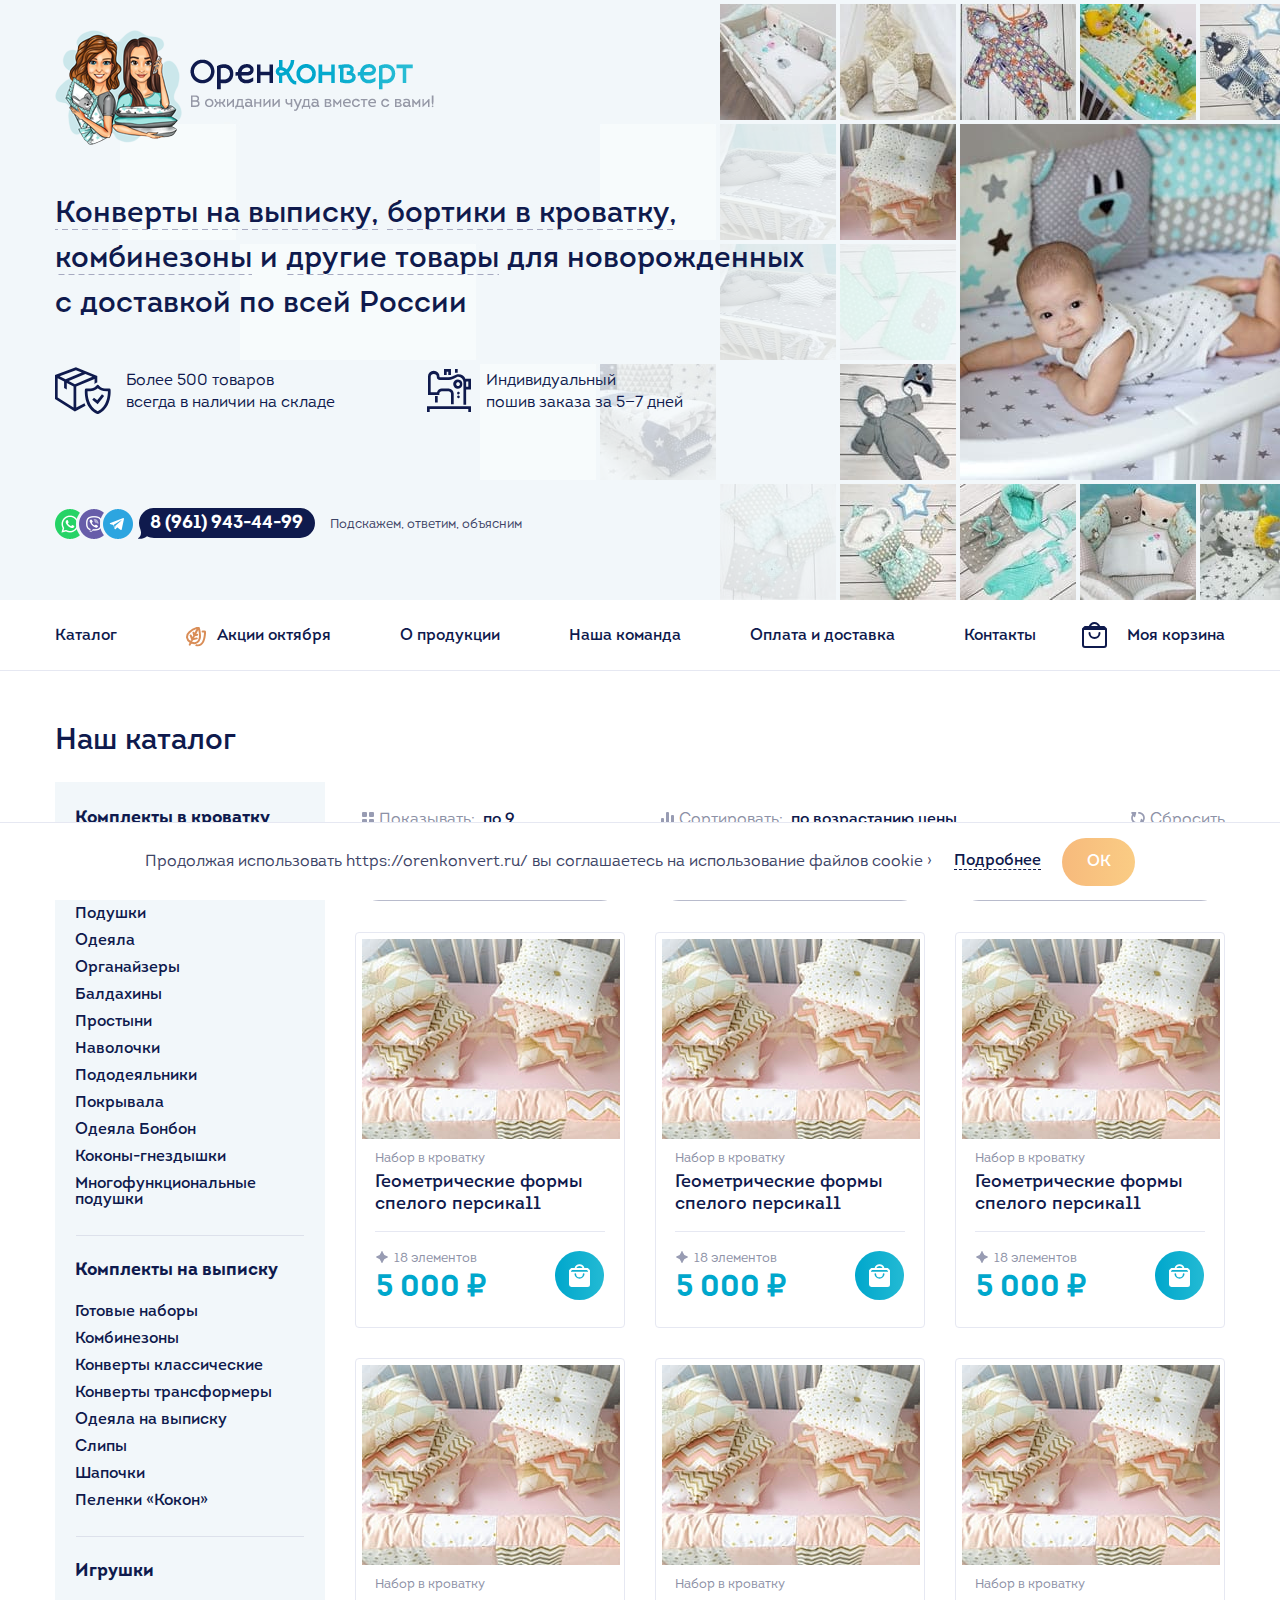
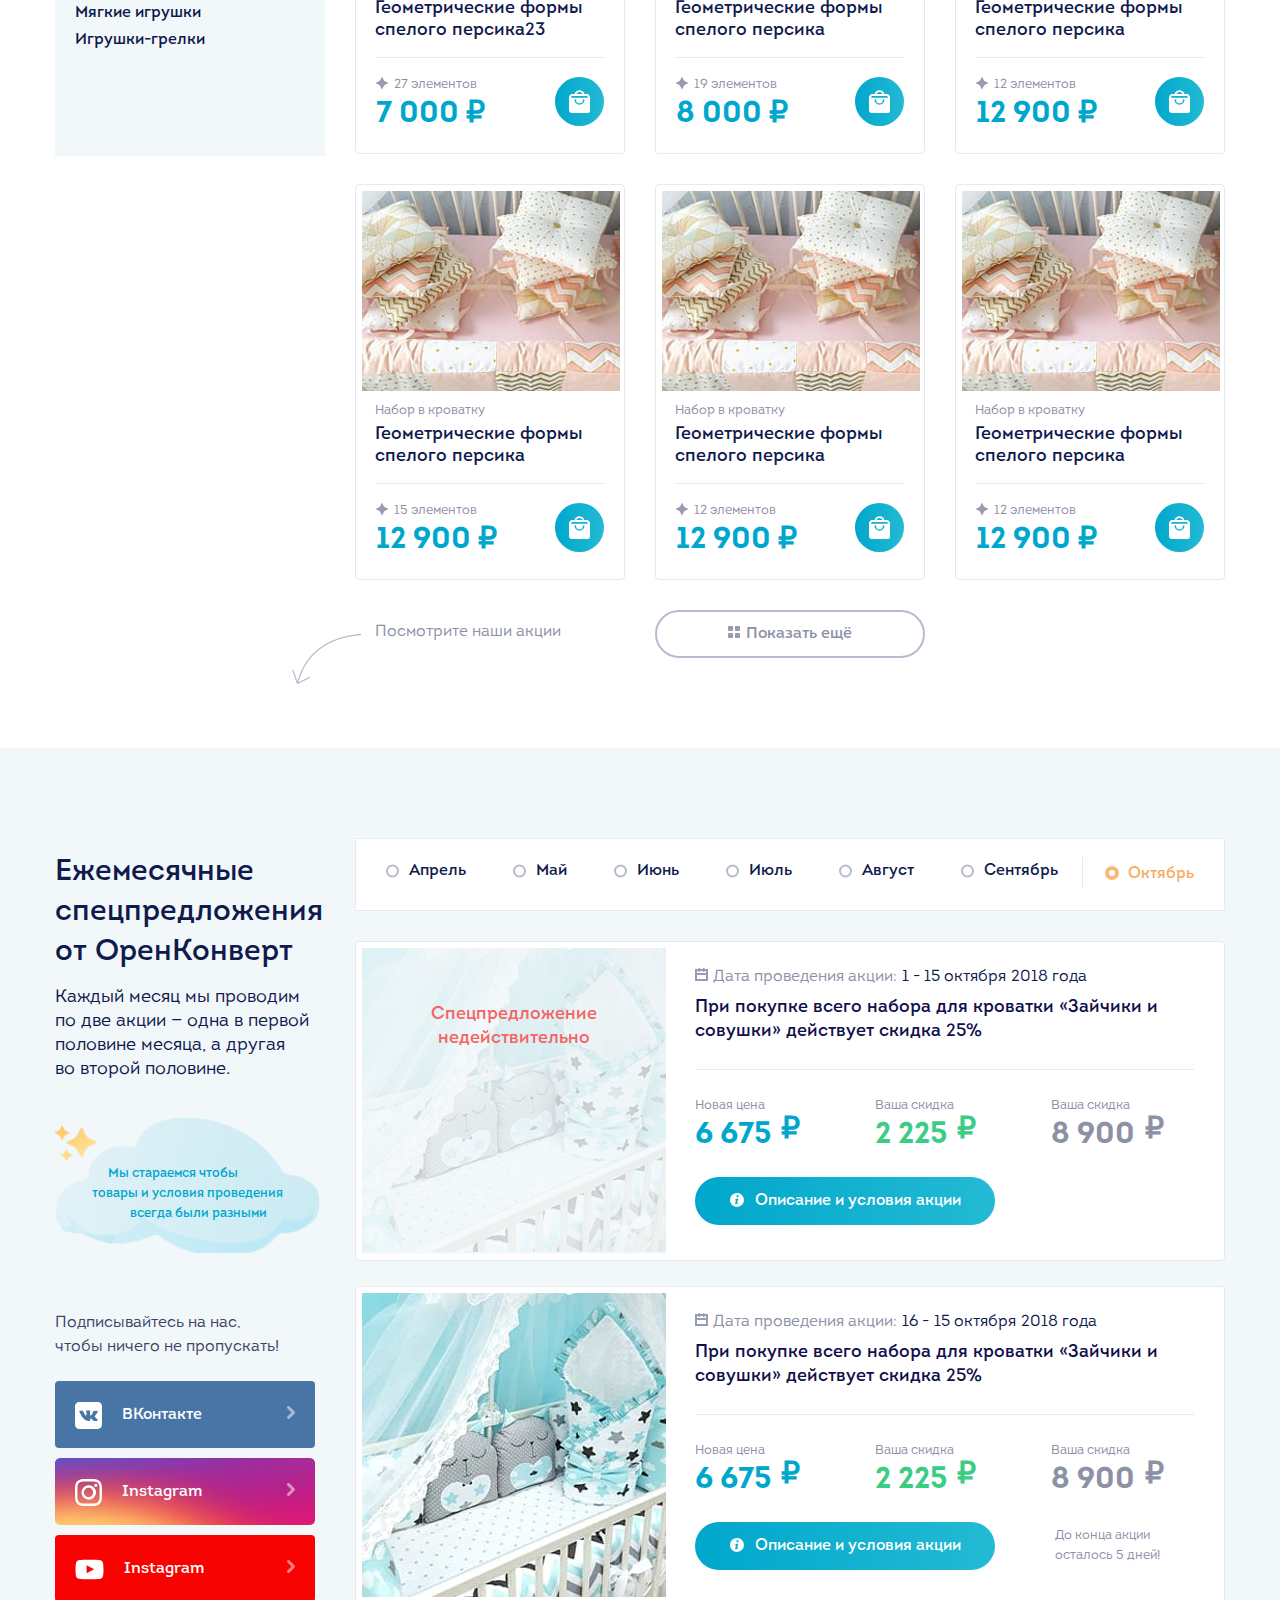
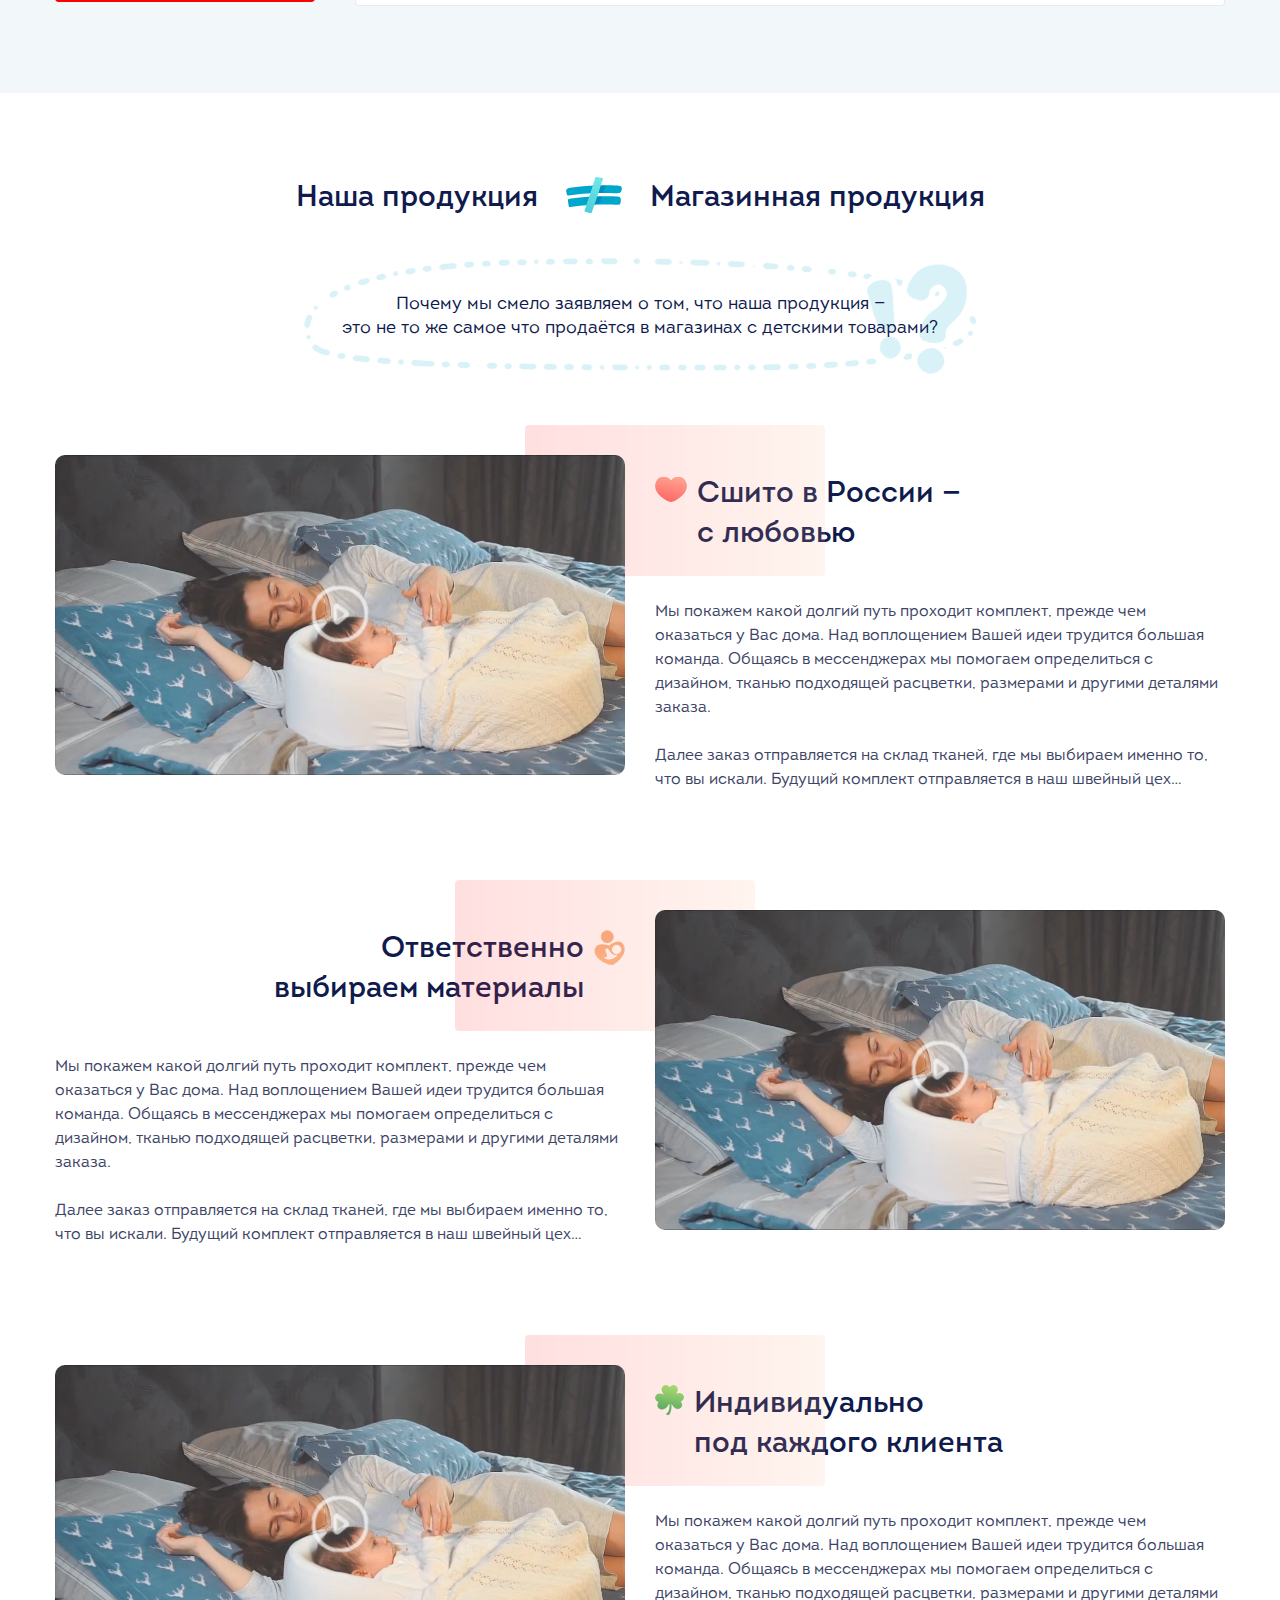
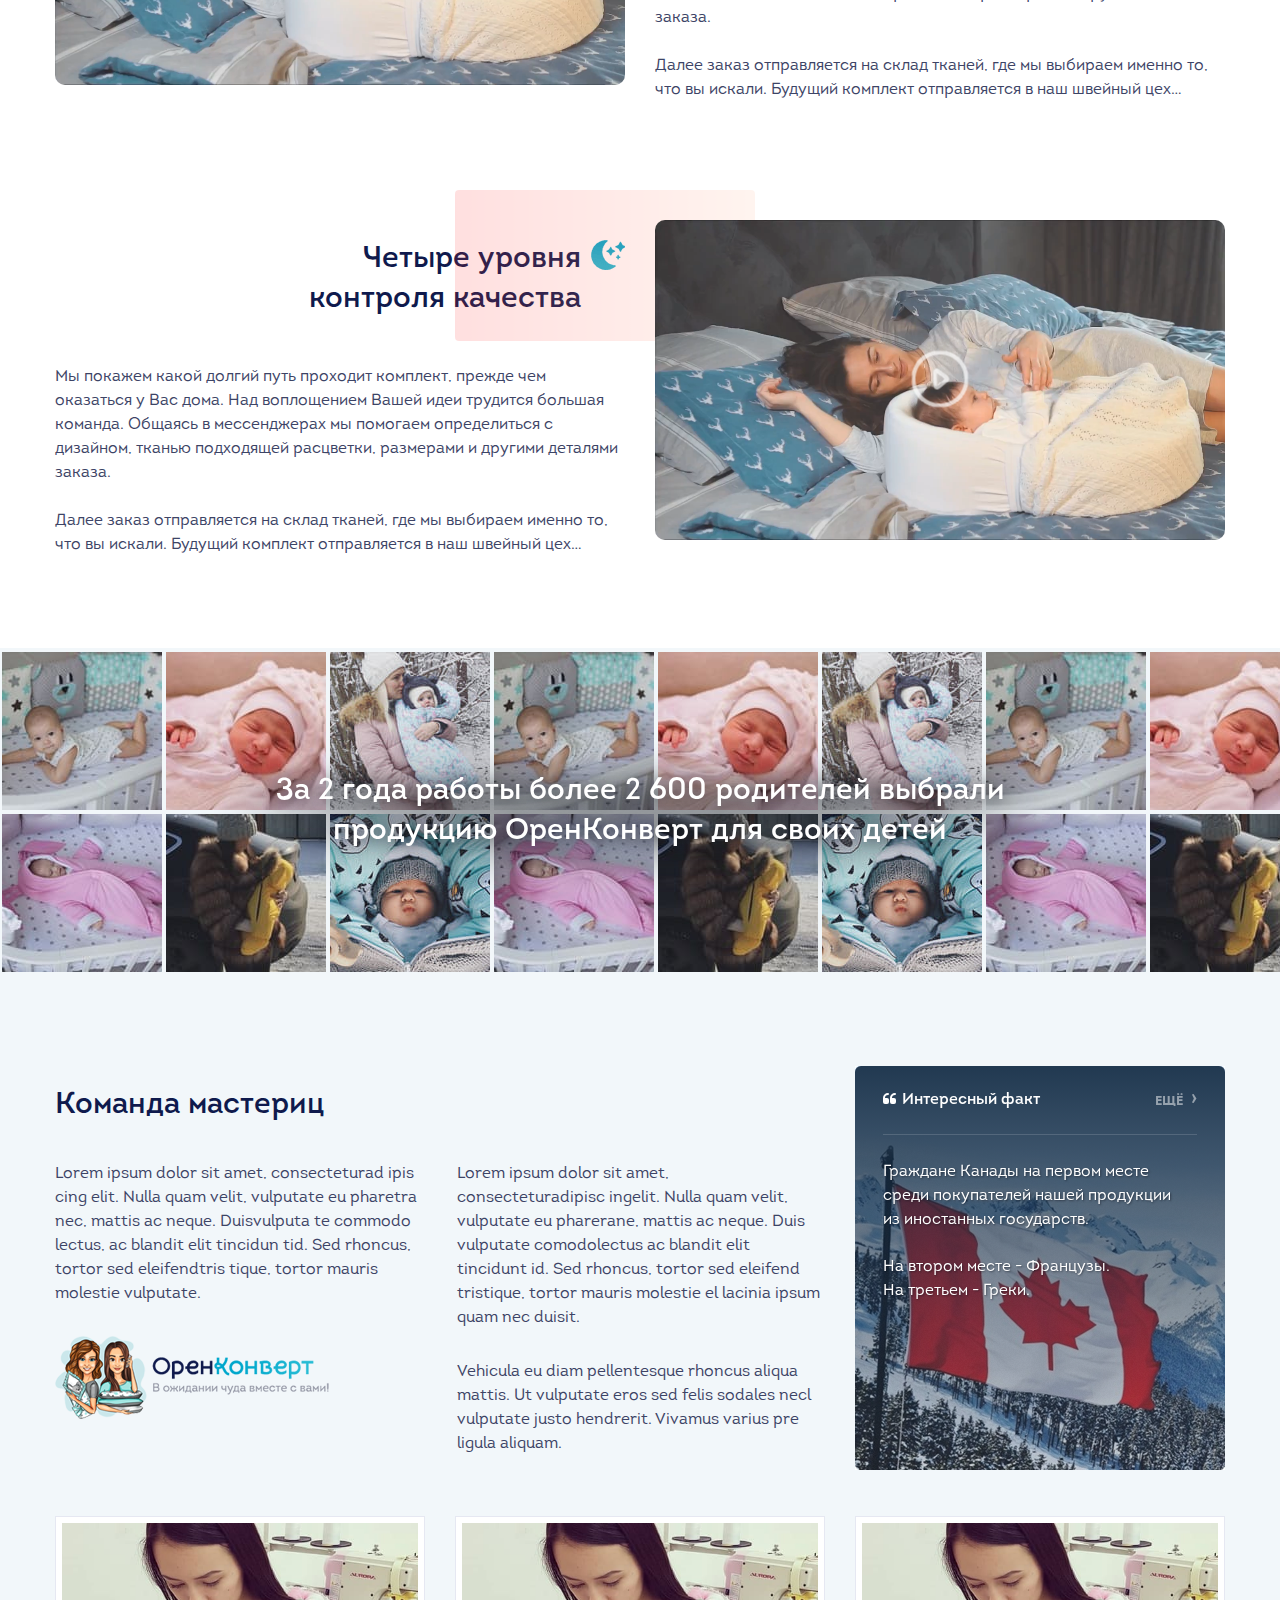
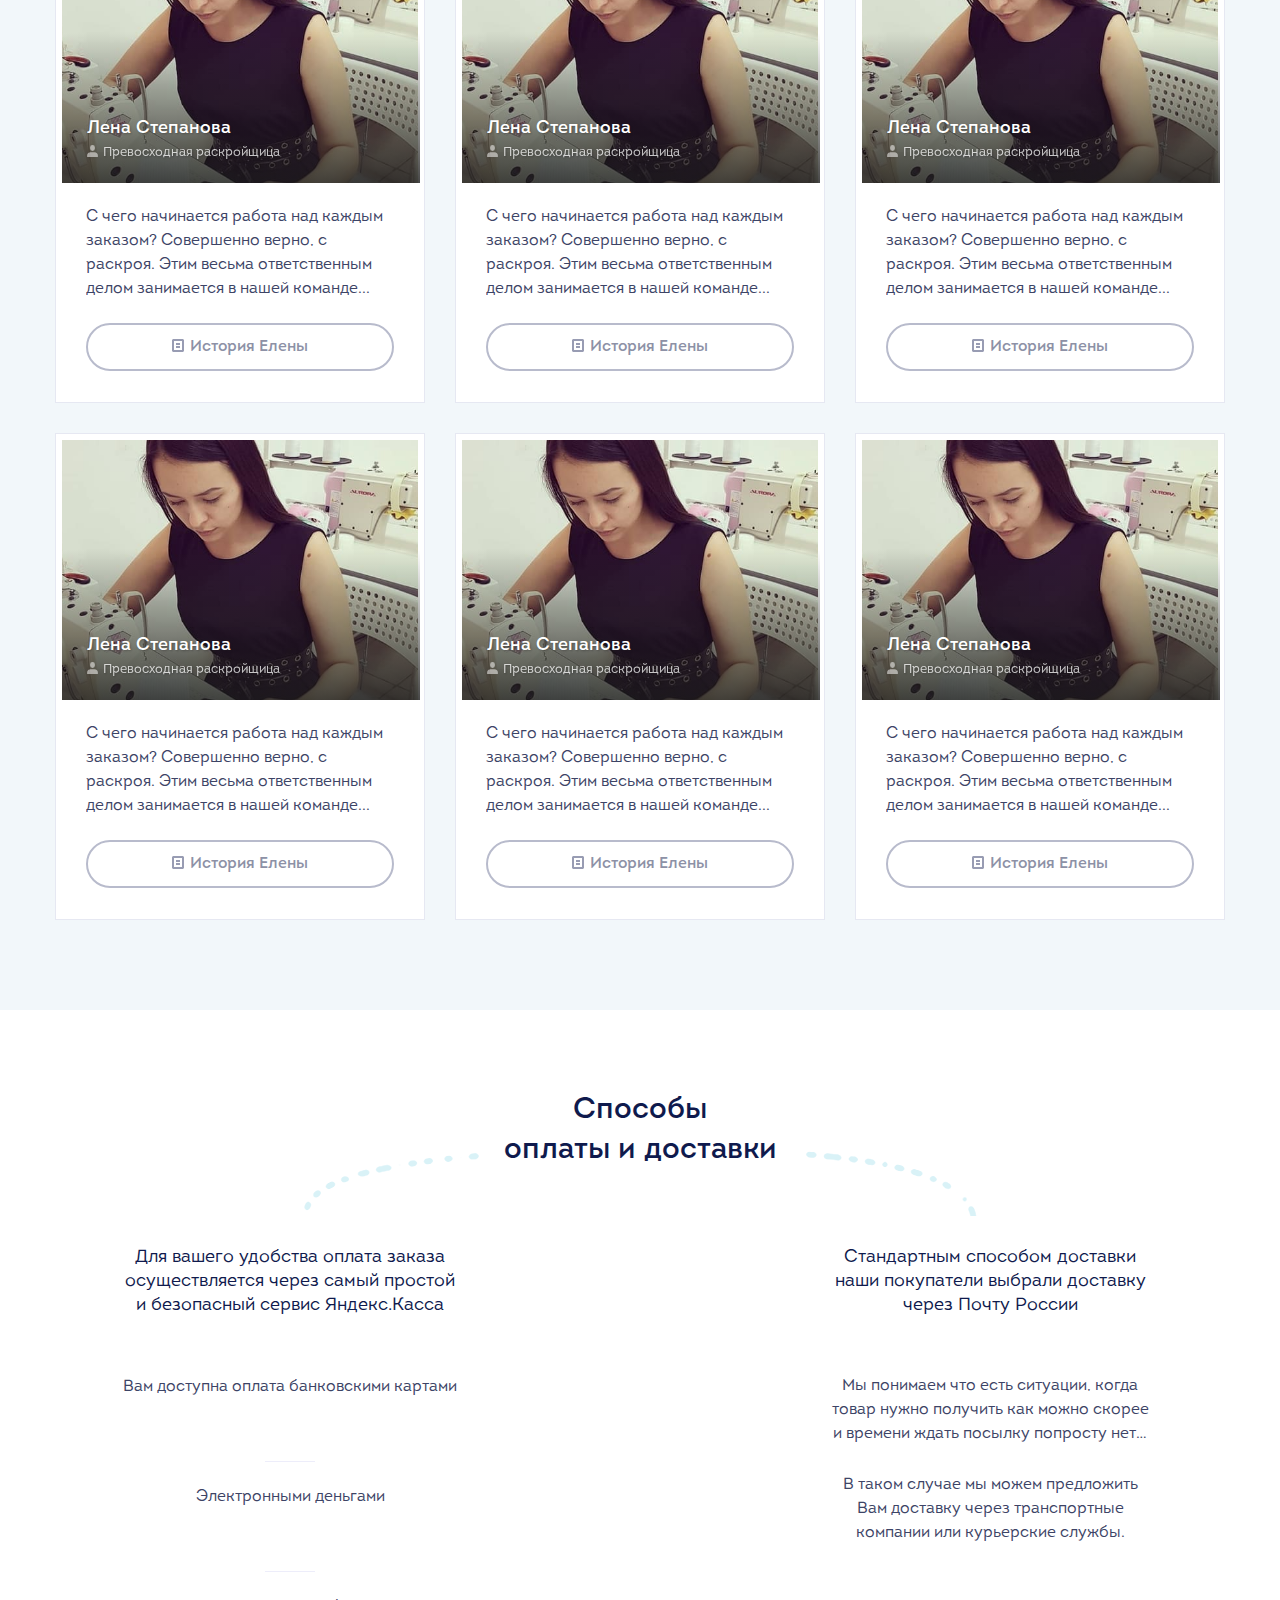
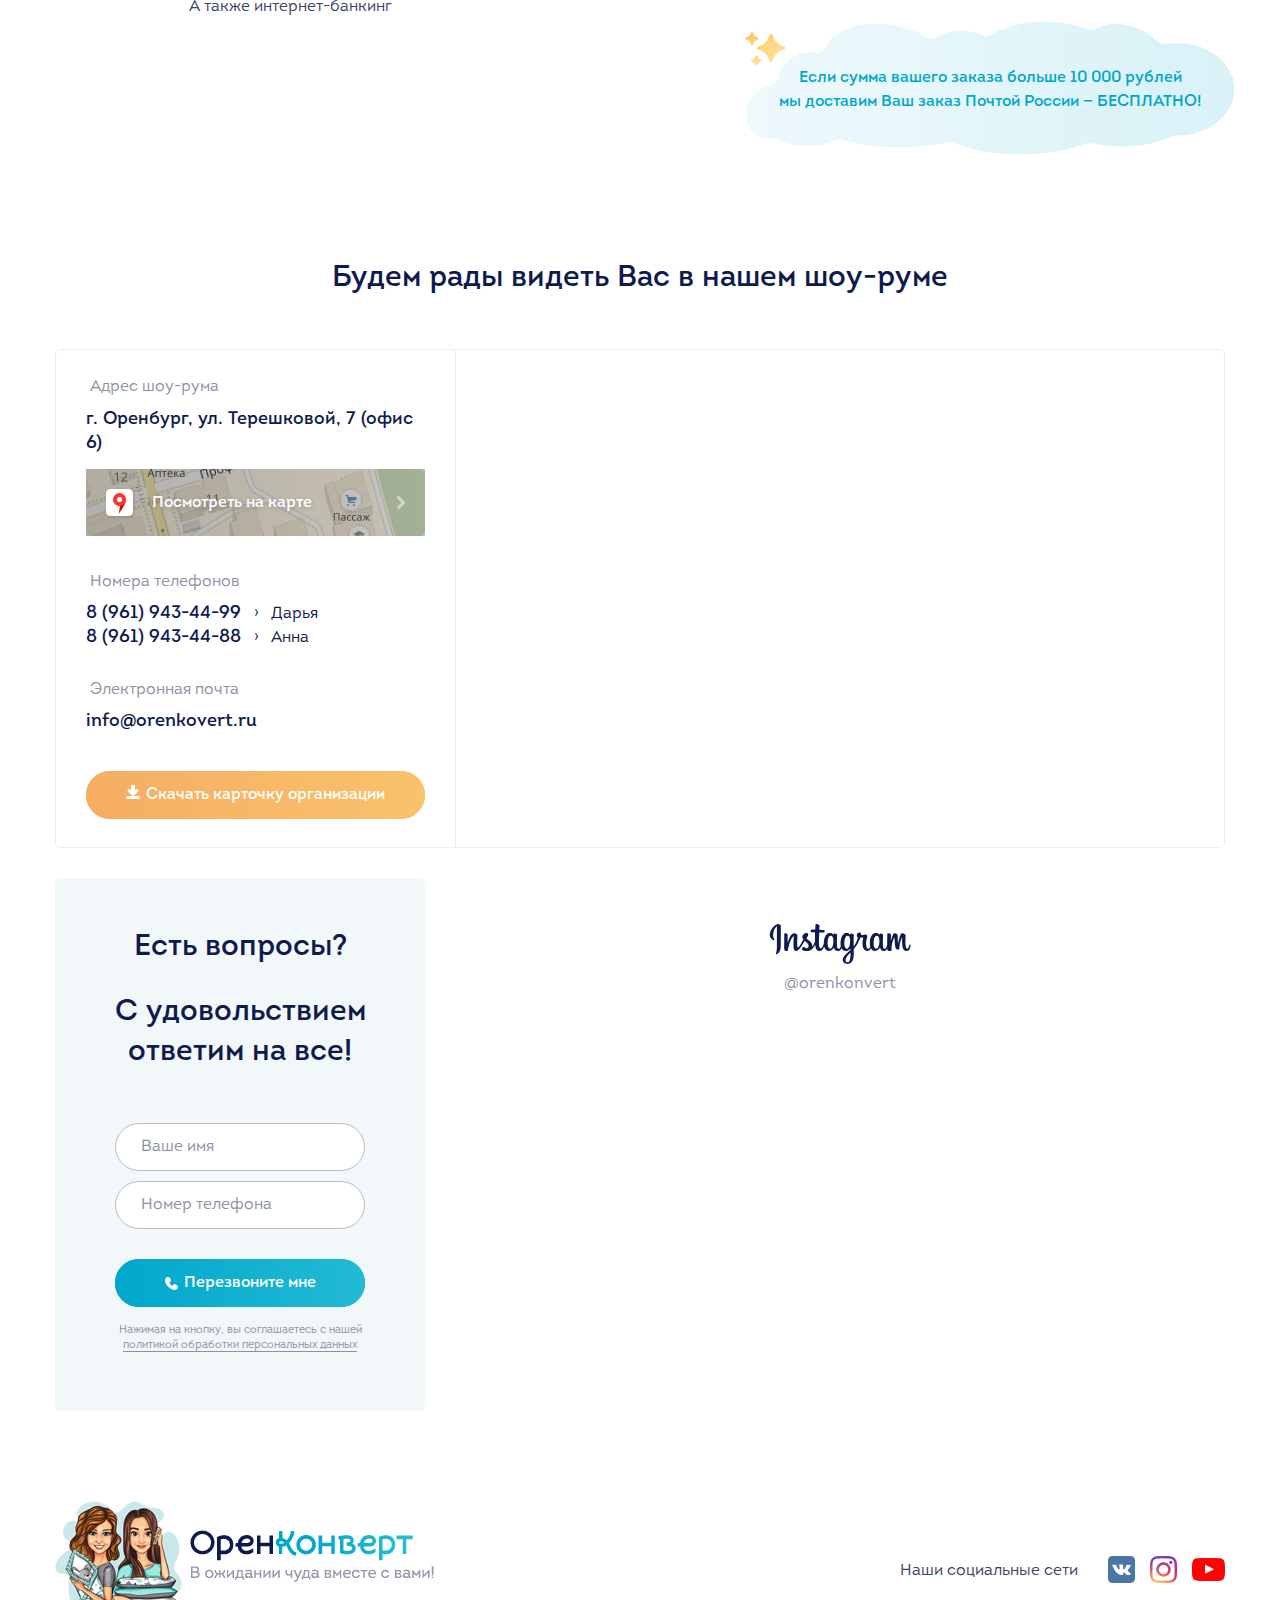
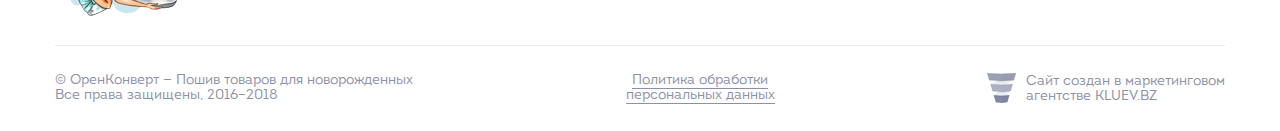
==== index.html @ 880e40bd "Initial commit" ====
<!DOCTYPE html>
<html lang="ru">
<head>
	<meta charset="utf-8">
	<title>ОренКонверт</title>
	<meta name="description" content="">
	<meta http-equiv="X-UA-Compatible" content="IE=edge">
	<meta name="theme-color" content="#f2f7fa">
	<meta name="viewport" content="width=1240">
	<link rel="shortcut icon" href="img/favicon/favicon.png" type="image/x-icon">
	<link rel="stylesheet" href="libs/swiper.min.css">
	<link rel="stylesheet" href="libs/jquery.mCustomScrollbar.css">
	<link rel="stylesheet" href="libs/magnific-popup.css">
	<link rel="stylesheet" href="libs/slick/slick.css">
	<link rel="stylesheet" href="libs/slick/slick-theme.css">
	<link rel="stylesheet" href="css/main.min.css" />
</head>
<body>
<svg style="display: none;"> 
	<symbol id="preim1" viewBox="0 0 56 47"> 
		<defs><path id="uvloa" d="M404.5 404.15c.3.84.65 1.68 1.05 2.5l-10.66 5.77-19.9-12.36v-24l20.93-7.72 21.36 8.58v6.56a3.56 3.56 0 0 0-2.68 1.68l-.03.04v-5.32l-18.31 7.72v21zm7.86-26.28l-6.97-2.8-16.67 6.9 6.22 3.25zm-16.48-6.63l-16.22 5.99 5.93 3.1 16.21-6.71zm-18.2 27.3l15.87 9.86v-20.86l-6.76-3.52v6.44l-2.7-1.47v-6.39l-6.4-3.35zm40.64 16.35c-.18.08-.36.11-.53.11h-.11c-.17 0-.35-.03-.53-.1-13.58-5.76-12.34-23.45-12.28-24.2a1.36 1.36 0 0 1 1.5-1.24c7.58.9 10.06-2.86 10.16-3.02.24-.37.63-.58 1.04-.62h.07c.5-.06 1.02.17 1.3.63.12.18 2.6 3.9 10.14 3a1.35 1.35 0 0 1 1.5 1.25c.07.75 1.3 18.44-12.26 24.2zm9.6-22.61c-5.57.3-8.7-1.72-10.18-3.13-1.5 1.42-4.62 3.43-10.2 3.13.01 3.98.89 15.58 10.2 19.9 9.29-4.32 10.17-15.92 10.18-19.9zm-5.94 2.96l2.14 1.65-6.43 8.31-5.43-4.41 1.7-2.1 3.28 2.66z"/></defs><g><g transform="translate(-375 -368)"><use fill="#0f1a4d" xlink:href="#uvloa"/></g></g>
	</symbol> 
	<symbol id="preim2" viewBox="0 0 44 43"> 
		<defs><path id="ua33a" d="M779.7 394.34c-.32 1.67-2.84 1.2-2.53-.47.31-1.67 2.83-1.2 2.52.47zm-.21 2.77a1.28 1.28 0 1 1-2.12 1.45 1.28 1.28 0 0 1 2.12-1.45zM747 407.31h43.99V413h-2.7v-3H749.7v3H747zm10.7-10.27v6.48H755v-6.48zm9-21.11H764v-5.94h6.96v5.94h-2.7v-3.24h-1.56zm10.99-2.16h-2.7v-3.78h2.7zm.35 15.9a4.56 4.56 0 1 1 .01-9.1 4.56 4.56 0 0 1 0 9.1zm1.86-4.54c0-2.45-3.7-2.45-3.7 0 0 2.44 3.7 2.44 3.7 0zm11.1-5.37v10.8h-4.86v15.12h-2.7v-22.6a5.13 5.13 0 0 0-5.1-5.23c-2.48 0-4.03 2.83-9.39 3.18l-9-.03a3.18 3.18 0 0 1-3.15-3.18 3.06 3.06 0 0 0-6.11 0v15.38l6.31-.01c.6-2.1 2.53-3.7 4.81-3.7h6.8a5.2 5.2 0 0 1 5.1 5.12v10.53h-2.7v-10.53a2.5 2.5 0 0 0-2.4-2.43h-6.8c-1.27 0-2.48 1.16-2.48 2.43v1.35h-11.34v-18.14a5.76 5.76 0 1 1 11.5 0c0 .26.2.48.46.48 8.94.03 10.55.42 13.7-1.52 1.76-1.08 3.3-1.63 4.68-1.63a7.7 7.7 0 0 1 7.27 5.1v-.49zm-2.7 2.7h-1.93c0 .54-.23.47-.23.62v4.78h2.16z"/></defs><g><g transform="translate(-747 -370)"><use fill="#0f1a4d" xlink:href="#ua33a"/></g></g>
	</symbol> 
	<symbol id="phoneLayer" viewBox="0 0 178 31"> 
		<defs><path id="vd17a" d="M634 524a15 15 0 0 1-15 15H473c-2.52 0-4.89-.63-6.97-1.72-4.29 3.69-9.42 2.23-9.42 2.23s5.17-2.1 2.75-9.26A14.94 14.94 0 0 1 458 524v-.01a15 15 0 0 1 15-15H619a15 15 0 0 1 15 15z"/><linearGradient id="vd17b" x1="633.6" x2="456.6" y1="523.99" y2="524.79" gradientUnits="userSpaceOnUse"><stop offset="0" stop-color="#3d4466" stop-opacity=".66"/><stop offset="1" stop-color="#3d4466" stop-opacity="0"/></linearGradient></defs><g><g transform="translate(-456 -509)"><use fill="#0f1a4d" xlink:href="#vd17a"/><use fill="url(#vd17b)" xlink:href="#vd17a"/></g></g>
	</symbol> 
	<symbol id="buyIcon" viewBox="0 0 21 23"> 
		<defs><path id="beza" d="M899.5 1272.96c-1.38 0-2.58.84-3.09 2.04h6.18a3.36 3.36 0 0 0-3.09-2.04zm0-1.68a5.05 5.05 0 0 1 4.86 3.72h3.12c.22 0 .44.09.6.24l1.67 1.68c.16.16.25.37.25.6v13.96a2.52 2.52 0 0 1-2.52 2.52h-15.96a2.52 2.52 0 0 1-2.52-2.52v-13.96c0-.23.09-.44.25-.6l1.68-1.68a.84.84 0 0 1 .59-.24h3.12a5.05 5.05 0 0 1 4.86-3.72zm8.49 6.79l-1.19-1.1h-14.6l-1.19 1.1v.8h16.98zm-3.45 2.9a.84.84 0 0 0-1.68 0 3.36 3.36 0 0 1-6.72 0 .84.84 0 0 0-1.68 0 5.05 5.05 0 0 0 10.08 0z"/></defs><g><g transform="translate(-889 -1271)"><use fill="#fff" xlink:href="#beza"/></g></g>
	</symbol> 
	<symbol id="cartIcon" viewBox="0 0 25 26"> 
		<defs><path id="vx5oa" d="M1413.5 638.03a6 6 0 0 1-6-6 1 1 0 1 1 2 0 4 4 0 0 0 8 0 1 1 0 1 1 2 0 6 6 0 0 1-6 6zM1403 644a1 1 0 0 0 1 1h19a1 1 0 0 0 1-1v-15h-21zm10.5-21a4 4 0 0 0-3.46 2h6.92a4 4 0 0 0-3.46-2zm0-2c2.6 0 4.83 1.67 5.66 4h3.84a1 1 0 0 1 .7.3l2 1.99a1 1 0 0 1 .3.7v16a3 3 0 0 1-3 3h-19a3 3 0 0 1-3-3v-16a1 1 0 0 1 .3-.7l2-2a1 1 0 0 1 .7-.3h3.84c.83-2.32 3.05-4 5.66-4z"/></defs><g><g transform="translate(-1401 -621)"><use fill="#0f1a4d" xlink:href="#vx5oa"/></g></g>	
	</symbol>
	<symbol id="rightArrow" viewBox="0 0 8 13">
		<defs><path id="s75aa" d="M719.6 8541.44l4.98 5a1.5 1.5 0 0 1 0 2.12l-4.99 5a1.5 1.5 0 0 1-2.12-2.13l3.93-3.93-3.93-3.93a1.5 1.5 0 0 1 2.12-2.13z"/></defs><g><g transform="translate(-717 -8541)"><use fill="#fff" xlink:href="#s75aa"/></g></g>
	</symbol>	
	<symbol id="columnIcon" viewBox="0 0 12 12">
		<defs><path id="kf01a" d="M690 814h3a1 1 0 0 1 1 1v3a1 1 0 0 1-1 1h-3a1 1 0 0 1-1-1v-3a1 1 0 0 1 1-1zm0 7h3a1 1 0 0 1 1 1v3a1 1 0 0 1-1 1h-3a1 1 0 0 1-1-1v-3a1 1 0 0 1 1-1zm-7-7h3a1 1 0 0 1 1 1v3a1 1 0 0 1-1 1h-3a1 1 0 0 1-1-1v-3a1 1 0 0 1 1-1zm0 7h3a1 1 0 0 1 1 1v3a1 1 0 0 1-1 1h-3a1 1 0 0 1-1-1v-3a1 1 0 0 1 1-1z"/></defs><g><g transform="translate(-682 -814)"><use xlink:href="#kf01a"/></g></g>
	</symbol>
	<symbol id="dateIcon" viewBox="0 0 13 13">
		<defs><path id="pv1wa" d="M1014 2586v-12h3.5v-1h1.5v1h3v-1h1.5v1h3.5v12zm2-2h9v-4h-9zm0-8v2h9v-2h-1.5v1h-1.5v-1h-3v1h-1.5v-1z"/></defs><g><g transform="translate(-1014 -2573)"><use fill="#989cb3" xlink:href="#pv1wa"/></g></g>
	</symbol>
	<symbol id="popupShare" viewBox="0 0 14 14">
		<defs><path id="annsa" d="M1066 2802.88a7.01 7.01 0 1 1-14.02.19 7.01 7.01 0 0 1 14.02-.19zm-7.66-3.46c-.02.56.3.9.98.9.8 0 1.28-.54 1.28-1.13 0-.48-.21-.89-.93-.89-.93 0-1.33.65-1.33 1.12zm2.4 6.34l-.27-.37c-.47.37-.95.55-1.1.55-.11 0-.16-.15-.05-.58l.64-2.42c.25-.89.16-1.46-.32-1.46-.59 0-1.95.58-3.13 1.57l.24.4c.37-.26 1-.51 1.15-.51.11 0 .1.15 0 .52l-.56 2.3c-.34 1.3.02 1.6.5 1.6a5.1 5.1 0 0 0 2.9-1.6z"/></defs><g><g transform="translate(-1052 -2796)"><use fill="#fff" xlink:href="#annsa"/></g></g>
	</symbol>
	<symbol id="userIcon" viewBox="0 0 11 12">
		<defs><path id="viha2" d="M411.5 6465a2.4 2.4 0 0 1-2.4-2.4v-1.2a2.4 2.4 0 0 1 4.8 0v1.2a2.4 2.4 0 0 1-2.4 2.4zm4.8 6h-9.6a.6.6 0 0 1-.6-.6v-.6a3.6 3.6 0 0 1 3.6-3.6h3.6a3.6 3.6 0 0 1 3.6 3.6v.6a.6.6 0 0 1-.6.6z"/></defs><g><g opacity=".7" transform="translate(-406 -6459)"><use fill="#fff" xlink:href="#viha2"/></g></g>
	</symbol>
	<symbol id="quoteIcon" viewBox="0 0 13 11">
		<defs><path id="rysaa" d="M1218 5834v2a2 2 0 0 1-2 2h-2a2 2 0 0 1-2-2v-4a5 5 0 0 1 5-5 1 1 0 1 1 0 2 3 3 0 0 0-3 3h2a2 2 0 0 1 2 2zm-7 0v2a2 2 0 0 1-2 2h-2a2 2 0 0 1-2-2v-4a5 5 0 0 1 5-5 1 1 0 1 1 0 2 3 3 0 0 0-3 3h2a2 2 0 0 1 2 2z"/></defs><g><g transform="translate(-1205 -5827)"><use fill="#fff" xlink:href="#rysaa"/></g></g>
	</symbol>
	<symbol id="phoneIcon" viewBox="0 0 13 13">
		<defs><path id="ikeya" d="M498 9332.29c0 .9-.58 1.5-.64 1.57-2.44 2.42-6.45.63-9.16-2.06-1.54-1.54-3.2-4-3.2-6.3 0-1.13.39-2.07 1.14-2.83.04-.03.91-.89 2.06-.64.84.19 2.83 1.65 2.83 3.28a2 2 0 0 1-.63 1.44c-.55.56-.94.72-1.25.73.1.42.52 1.21 1.34 2.03a5 5 0 0 0 2.07 1.38c.04-.35.28-.72.75-1.2a1.96 1.96 0 0 1 2.04-.54 4.5 4.5 0 0 1 2.6 2.7c.04.14.05.29.05.44z"/></defs><g><g transform="translate(-485 -9322)"><use fill="#fff" xlink:href="#ikeya"/></g></g>
	</symbol>
	<symbol id="adminIcon" viewBox="0 0 11 12">
		<defs><path id="n5f9a" d="M499.5 3571a2.4 2.4 0 0 1-2.4-2.4v-1.2a2.4 2.4 0 0 1 4.8 0v1.2a2.4 2.4 0 0 1-2.4 2.4zm4.8 6h-9.6a.6.6 0 0 1-.6-.6v-.6a3.6 3.6 0 0 1 3.6-3.6h3.6a3.6 3.6 0 0 1 3.6 3.6v.6a.6.6 0 0 1-.6.6z"/></defs><g><g transform="translate(-494 -3565)"><use fill="#989cb2" xlink:href="#n5f9a"/></g></g>
	</symbol>
</svg>
<div class="mdn">
	<div class="mdn-content">
		<div class="image"></div>
		<div class="content"></div>
	</div>
</div>
<main class="main-wrapper">
	
	<div class="basket-overlay"></div>

	<div class="cookie-block">
		<div class="container">
			<p>Продолжая использовать https://orenkonvert.ru/ вы соглашаетесь на использование файлов cookie   ›</p>
			<a href="#" class="podr">Подробнее</a>
			<a href="#" class="close-cookie"><span>ОК</span></a>
		</div>
	</div>

	
	<a href="#catalog" class="to-cat scrolled">
		<p class="to-catalog"><span>к&nbsp;каталогу&nbsp;→</span></p>
	</a>

	<header class="header">
		<div class="container">
			<div class="header__top-block">
				<a href="#" class="logo">
					<img src="img/logo.png" alt="">
				</a>
			</div>
			<h1 class="header__main-caption"><span data-image="#one-image" data-text="Конверты&nbsp;на&nbsp;выписку,">Конверты на выписку,</span> <span data-image="#two-image" data-text="бортики&nbsp;в&nbsp;кроватку,">бортики в кроватку,</span> <span data-image="#three-image" data-text="комбинезоны">комбинезоны</span> и <span data-image="#four-image" data-text="другие&nbsp;товары">другие товары</span> для новорожденных с доставкой по всей России</h1>
			<div class="header__main-preim">
				<div class="preim-block">
					<div class="icon">
						<svg width="56" height="47"><use xlink:href="#preim1"></use></svg>
					</div>
					<div class="text">
						Более 500 товаров <br>
						всегда в наличии на складе
					</div>
				</div>
				<div class="preim-block">
					<div class="icon">
						<svg width="44" height="43"><use xlink:href="#preim2"></use></svg>
					</div>
					<div class="text">
						Индивидуальный <br>
						пошив заказа за 5—7 дней
					</div>
				</div>
			</div>
			<div class="header__main-phones">
				<img src="img/logos.png" alt="">
				<a href="tel:89619434499" class="phone">
					<div class="phone-layer">
						<svg width="178" height="31"><use xlink:href="#phoneLayer"></use></svg>
					</div>
					<span>8 (961) 943-44-99</span>
				</a>
				<span class="text">Подскажем, ответим, объясним</span>
			</div>
			<div class="header__photos-grid">
				<div class="line line-one">
					<div class="grid-item" data-index="11">
						<img src="img/header-images/11.jpg" alt="">
					</div>
					<div class="grid-item" data-index="12">
						<img src="img/header-images/12.jpg" alt="">
					</div>
					<div class="grid-item" data-index="13">
						<img src="img/header-images/13.jpg" alt="">
					</div>
					<div class="grid-item" data-index="14">
						<img src="img/header-images/14.jpg" alt="">
					</div>
					<div class="grid-item" data-index="15">
						<img src="img/header-images/15.jpg" alt="">
					</div>
				</div>
				<div class="line line-two">
					<div class="grid-item" data-index="6">
						<img src="img/header-images/6.jpg" alt="">
					</div>
					<div class="grid-item" data-index="7">
						<img src="img/header-images/7.jpg" alt="">
					</div>
					<div class="grid-item" data-index="8">
						<img src="img/header-images/8.jpg" alt="">
					</div>
					<div class="grid-item" data-index="9">
						<img src="img/header-images/9.jpg" alt="">
					</div>
					<div class="grid-item" data-index="10">
						<img src="img/header-images/10.jpg" alt="">
					</div>
				</div>
				<div class="line line-three">
					<div class="grid-item" data-index="1">
						<img src="img/header-images/1.jpg" alt="">
					</div>
					<div class="grid-item" data-index="2">
						<img src="img/header-images/2.jpg" alt="">
					</div>
					<div class="grid-item" data-index="3">
						<img src="img/header-images/3.jpg" alt="">
					</div>
					<div class="grid-item" data-index="4">
						<img src="img/header-images/4.jpg" alt="">
					</div>
					<div class="grid-item" data-index="5">
						<img src="img/header-images/5.jpg" alt="">
					</div>
				</div>
				<div class="hor-line line-top">
					<div class="grid-item mini-overlay-image" data-index="16">
						<img src="img/header-images/16.jpg" alt="">
					</div>
					<div class="grid-item" data-index="17">
						<img src="img/header-images/17.jpg" alt="">
					</div>
					<div class="grid-item" data-index="18">
						<img src="img/header-images/18.jpg" alt="">
					</div>
					<div class="grid-item" data-index="19">
						<img src="img/header-images/19.jpg" alt="">
					</div>
					<div class="grid-item" data-index="20">
						<img src="img/header-images/20.jpg" alt="">
					</div>
				</div>
				<div class="hor-line line-bottom">
					<div class="grid-item overlay-image" data-index="21">
						<img src="img/header-images/21.jpg" alt="">
					</div>
					<div class="grid-item" data-index="22">
						<img src="img/header-images/22.jpg" alt="">
					</div>
					<div class="grid-item" data-index="23">
						<img src="img/header-images/23.jpg" alt="">
					</div>
					<div class="grid-item" data-index="24">
						<img src="img/header-images/24.jpg" alt="">
					</div>
					<div class="grid-item" data-index="25">
						<img src="img/header-images/25.jpg" alt="">
					</div>
				</div>
				<div class="main-image">
					<div class="default-image switch-image"></div>
					<div class="envelopes-image switch-image" id="one-image"></div>
					<div class="bumpers-image switch-image" id="two-image"></div>
					<div class="overalls-image switch-image" id="three-image"></div>
					<div class="others-image switch-image" id="four-image"></div>
				</div>
				<div class="last-line">
					<div class="line">
						<div class="grid-item overlay-image" data-index="26">
							<img src="img/header-images/26.jpg" alt="">
						</div>
						<div class="grid-item overlay-image" data-index="27">
							<img src="img/header-images/27.jpg" alt="">
						</div>
						<div class="fon-item fon"></div>
					</div>
					<div class="line">
						<div class="grid-item" data-index="28">
							<img src="img/header-images/28.jpg" alt="">
						</div>
						<div class="grid-item overlay-image" data-index="29">
							<img src="img/header-images/29.jpg" alt="">
						</div>
						<div class="grid-item" data-index="30">
							<img src="img/header-images/30.jpg" alt="">
						</div>
					</div>
					<div class="grid-item last-item overlay-image" data-index="31">
						<img src="img/header-images/31.jpg" alt="">
					</div>
				</div>
			</div>
		</div>
	</header>

	<div class="fixed_menu">
		<div class="container">
			<nav class="fixed_menu-nav">
				<ul>
					<li><a href="#catalog">Каталог</a></li>
					<li><a href="#share" class="share-lnk">Акции <span>июня</span> <div class="icon"><img src="img/summer.svg" alt=""></div></a></li>
					<li><a href="#why">О продукции</a></li>
					<li><a href="#team">Наша команда</a></li>
					<li><a href="#ways">Оплата и доставка</a></li>
					<li><a href="#contacts">Контакты</a></li>
				</ul>
			</nav>
			<div class="fixed_menu-cart">
				<div class="icon">
					<svg width="25" height="26"><use xlink:href="#cartIcon"></use></svg>
					<span>6</span>
				</div>
				<span>Моя корзина</span>
				<div class="fixed_menu-cart_dropdown">
					<div class="products-content">
					</div>
					<div class="order-price">
						<a href="#" class="order">
							<span>Заказать товары</span>
							<div class="icon">
								<svg width="8" height="13"><use xlink:href="#rightArrow"></use></svg>
							</div>
						</a>
						<div class="product-price">
							<div class="qua">
								<div class="icon">
									<svg xmlns="http://www.w3.org/2000/svg" xmlns:xlink="http://www.w3.org/1999/xlink" width="14" height="14" viewBox="0 0 14 14"><defs><path id="e61da" d="M1384.54 1051.82l.01.01-6 4v-.02a.97.97 0 0 1-.55.19.97.97 0 0 1-.54-.19l-.02.02-6-4 .02-.01a.98.98 0 0 1-.46-.82 1 1 0 0 1 1-1c.2 0 .39.07.54.18l.01-.01 5.45 3.63 5.45-3.63v.01c.16-.1.34-.18.55-.18a1 1 0 0 1 1 1c0 .35-.19.64-.46.82zm0-4l.01.01-6 4v-.01a.97.97 0 0 1-.55.18.97.97 0 0 1-.54-.18l-.02.01-6-4 .02-.01a.98.98 0 0 1-.46-.82c0-.35.19-.64.46-.82l-.02-.01 6-4 .02.01c.15-.1.33-.18.54-.18.2 0 .39.08.54.18l.01-.01 6 4v.01c.26.18.45.47.45.82s-.19.64-.46.82zm-6.54-3.62l-4.2 2.8 4.2 2.8 2.71-1.81 1.49-1z"/></defs><g><g transform="translate(-1371 -1042)"><use fill="#989cb2" xlink:href="#e61da"/></g></g></svg>
								</div>
								<div class="text"><span class="number">6</span> <span class="tovars">товаров</span> на сумму</div>
							</div>
							<div class="total-price">
								<span>12 900</span>
								<span class="rubl">&#8381;</span>
							</div>
						</div>
					</div>
					<div class="offer">
						Сумма вашего заказа больше 10 000 рублей, <br>
						мы доставим Ваш заказ Почтой России — БЕСПЛАТНО!
					</div>
				</div>
			</div>
		</div>
	</div>

	<section class="catalog" id="catalog">
		<div class="container">
			<h2 class="catalog__caption">Наш каталог</h2>
			<div class="catalog__content">
				<div class="catalog__nav">
					<div class="catalog__nav-sect">
						<div class="caption">Комплекты в кроватку</div>
						<ul>
							<li><button data-href="complectsinbed/readysets.html" class="active">Готовые наборы</button></li>
							<li><button data-href="complectsinbed/cridsides.html">Бортики</button></li>
							<li><button data-href="complectsinbed/pillows.html">Подушки</button></li>
							<li><button data-href="#">Одеяла</button></li>
							<li><button data-href="#">Органайзеры</button></li>
							<li><button data-href="#">Балдахины</button></li>
							<li><button data-href="#">Простыни</button></li>
							<li><button data-href="#">Наволочки</button></li>
							<li><button data-href="#">Пододеяльники</button></li>
							<li><button data-href="#">Покрывала</button></li>
							<li><button data-href="#">Одеяла Бонбон</button></li>
							<li><button data-href="#">Коконы-гнездышки</button></li>
							<li><button data-href="#">Многофункциональные подушки</button></li>
						</ul>
					</div>
					<div class="catalog__nav-sect">
						<div class="caption">Комплекты на выписку</div>
						<ul>
							<li><button data-href="dischargekits/readysets.html">Готовые наборы</button></li>
							<li><button data-href="dischargekits/overalls.html">Комбинезоны</button></li>
							<li><button data-href="dischargekits/envelopeclassic.html">Конверты классические</button></li>
							<li><button data-href="#">Конверты трансформеры</button></li>
							<li><button data-href="#">Одеяла на выписку</button></li>
							<li><button data-href="#">Слипы</button></li>
							<li><button data-href="#">Шапочки</button></li>
							<li><button data-href="#">Пеленки &laquo;Кокон&raquo;</button></li>
						</ul>
					</div>
					<div class="catalog__nav-sect">
						<div class="caption">Игрушки</div>
						<ul>
							<li><button data-href="other/softtoys.html">Мягкие игрушки</button></li>
							<li><button data-href="other/warmertoys.html">Игрушки-грелки</button></li>
						</ul>
					</div>
				</div>
				<div class="catalog__grid">
					<div class="catalog__grid-actions">
						<div class="catalog__grid-actions_quantity sorting">
							<div class="icon">
								<svg width="12" height="12"><use xlink:href="#columnIcon"></use></svg>
							</div>
							Показывать:
							<a href="#" class="choice">по 9</a>
							<div class="dropdown">
								<div class="default-value">по 9</div>
								<ul class="button-group" data-filter-group="quaElem">
									<li><a href="#" class="select one button" data-filter="9">по 9</a></li>
									<li><a href="#" class="button" data-filter="18">по 18</a></li>
									<li><a href="#" class="button" data-filter="36">по 36</a></li>
								</ul>
							</div>
						</div>
						<div class="catalog__grid-actions_price sorting">
							<div class="icon">
								<svg xmlns="http://www.w3.org/2000/svg" xmlns:xlink="http://www.w3.org/1999/xlink" width="13" height="12" viewBox="0 0 13 12"><defs><path id="tlkaa" d="M992 817h1a1 1 0 0 1 1 1v7a1 1 0 0 1-1 1h-1a1 1 0 0 1-1-1v-7a1 1 0 0 1 1-1zm-10 3h1a1 1 0 0 1 1 1v4a1 1 0 0 1-1 1h-1a1 1 0 0 1-1-1v-4a1 1 0 0 1 1-1zm5-6h1a1 1 0 0 1 1 1v10a1 1 0 0 1-1 1h-1a1 1 0 0 1-1-1v-10a1 1 0 0 1 1-1z"/></defs><g><g transform="translate(-981 -814)"><use fill="#989cb3" xlink:href="#tlkaa"/></g></g></svg>
							</div>
							Сортировать:
							<a href="#" class="choice">по возрастанию цены</a>
							<div class="dropdown">
								<div class="default-value">по возрастанию цены</div>
								<ul>
									<li><a href="#" class="select one" data-option="price" data-sorttype="ass" id="аscending">по возрастанию цены</a></li>
									<li><a href="#" data-option="price" data-sorttype="dec" id="descending">по убыванию цены</a></li>
									<li><a href="#" data-option="quantity" data-sorttype="ass">по количеству элементов</a></li>
								</ul>
							</div>
						</div>
						<a href="#" class="catalog__grid-actions_reset">
							<div class="icon">
								<svg xmlns="http://www.w3.org/2000/svg" xmlns:xlink="http://www.w3.org/1999/xlink" width="14" height="12" viewBox="0 0 14 12"><defs><path id="h3c8a" d="M1458 825.13v.02c0 .47-.38.85-.85.85h-.7v-.01a.81.81 0 0 1-.23 0 6 6 0 0 1-3.95-9.4l-.97-1.35a.78.78 0 0 1 .63-1.23h3.58c.51 0 .89.48.75.98l-.58 2.08-.42 1.5a.78.78 0 0 1-1.38.25l-.52-.73a4.29 4.29 0 0 0 3.1 6.2h.7c.46 0 .84.38.84.84zm6.7-.38a.78.78 0 0 1-.63 1.24h-3.58a.78.78 0 0 1-.75-.98l.58-2.08.42-1.5a.78.78 0 0 1 1.38-.25l.52.73a4.29 4.29 0 0 0-3.1-6.2h-.7a.85.85 0 0 1-.84-.84v-.02c0-.47.38-.85.84-.85h.7v.01a.8.8 0 0 1 .24 0 6 6 0 0 1 3.95 9.4z"/></defs><g><g transform="translate(-1451 -814)"><use fill="#989cb3" xlink:href="#h3c8a"/></g></g></svg>
							</div>
							Сбросить
						</a>
					</div>
					<div class="catalog__grid-sort">
						<div class="catalog__grid-sort_gender sort">
							<div class="link">
								<span>Пол ребенка</span>
								<div class="icon">
									<svg xmlns="http://www.w3.org/2000/svg" xmlns:xlink="http://www.w3.org/1999/xlink" width="12" height="10" viewBox="0 0 12 10"><defs><path id="lvqca1" d="M912.22 883.51l-3.61-5.71c-1.22-1.9-.62-2.85 1.78-2.83h7.2c2.4-.02 3 .93 1.78 2.83-1.21 1.9-2.42 3.8-3.6 5.71-1.2 1.91-2.36 1.91-3.55 0z"/><clipPath id="lvqcb1"><use fill="#fff" xlink:href="#lvqca1"/></clipPath></defs><g><g transform="translate(-908 -875)"><use fill="#fff" xlink:href="#lvqca1"/><use fill="#fff" stroke="#b8bbcc" stroke-linecap="round" stroke-linejoin="round" stroke-width="4" clip-path="url(&quot;#lvqcb&quot;)" xlink:href="#lvqca1"/></g></g></svg>
								</div>
							</div>
							<div class="dropdown">
								<ul class="button-group" data-filter-group="gender">
									<li><a href="#" class="button" data-filter=".m">Мужской</a></li>
									<li><a href="#" class="button" data-filter=".w">Женский</a></li>
								</ul>
							</div>
						</div>
						<div class="catalog__grid-sort_form sort">
							<div class="link">
								<span>Форма кроватки</span>
								<div class="icon">
									<svg xmlns="http://www.w3.org/2000/svg" xmlns:xlink="http://www.w3.org/1999/xlink" width="12" height="10" viewBox="0 0 12 10"><defs><path id="lvqca2" d="M912.22 883.51l-3.61-5.71c-1.22-1.9-.62-2.85 1.78-2.83h7.2c2.4-.02 3 .93 1.78 2.83-1.21 1.9-2.42 3.8-3.6 5.71-1.2 1.91-2.36 1.91-3.55 0z"/><clipPath id="lvqcb2"><use fill="#fff" xlink:href="#lvqca2"/></clipPath></defs><g><g transform="translate(-908 -875)"><use fill="#fff" xlink:href="#lvqca2"/><use fill="#fff" fill-opacity="0" stroke="#b8bbcc" stroke-linecap="round" stroke-linejoin="round" stroke-miterlimit="50" stroke-width="4" clip-path="url(&quot;#lvqcb&quot;)" xlink:href="#lvqca2"/></g></g></svg>
								</div>
							</div>
							<div class="dropdown" >
								<ul class="button-group" data-filter-group="form">
									<li><a href="#" class="button" data-filter=".krug">Круглая</a></li>
									<li><a href="#" class="button" data-filter=".oval">Овальная</a></li>
									<li><a href="#" class="button" data-filter=".kvad">Квадратная</a></li>
									<li><a href="#" class="button" data-filter=".pryam">Прямоугольная</a></li>
									<li><a href="#" class="button" data-filter=".figur">Фигурная</a></li>
								</ul>
							</div>
						</div>
						<div class="catalog__grid-sort_season sort">
							<div class="link">
								<span>Сезон</span>
								<div class="icon">
									<svg xmlns="http://www.w3.org/2000/svg" xmlns:xlink="http://www.w3.org/1999/xlink" width="12" height="10" viewBox="0 0 12 10"><defs><path id="lvqca3" d="M912.22 883.51l-3.61-5.71c-1.22-1.9-.62-2.85 1.78-2.83h7.2c2.4-.02 3 .93 1.78 2.83-1.21 1.9-2.42 3.8-3.6 5.71-1.2 1.91-2.36 1.91-3.55 0z"/><clipPath id="lvqcb"><use fill="#fff" xlink:href="#lvqca3"/></clipPath></defs><g><g transform="translate(-908 -875)"><use fill="#fff" xlink:href="#lvqca3"/><use fill="#fff" fill-opacity="0" stroke="#b8bbcc" stroke-linecap="round" stroke-linejoin="round" stroke-miterlimit="50" stroke-width="4" clip-path="url(&quot;#lvqcb&quot;)" xlink:href="#lvqca3"/></g></g></svg>
								</div>
							</div>
							<div class="dropdown" >
								<ul class="button-group" data-filter-group="season">
									<li><a href="#" class="button" data-filter=".summer">Лето</a></li>
									<li><a href="#" class="button" data-filter=".autumn">Осень</a></li>
									<li><a href="#" class="button" data-filter=".winter">Зима</a></li>
									<li><a href="#" class="button" data-filter=".spring">Весна</a></li>
								</ul>
							</div>
						</div>
					</div>
					<div class="catalog__grid-ajax" id="tab-content">
					</div>
					<div class="catalog__grid-zero">
						<div class="icon">
							<svg xmlns="http://www.w3.org/2000/svg" xmlns:xlink="http://www.w3.org/1999/xlink" width="74" height="60" viewBox="0 0 74 60"><defs><path id="va" d="M731 999.06c-6.62 0-12-5.38-12-12a2 2 0 1 1 4 0 8 8 0 0 0 16 0 2 2 0 1 1 4 0c0 6.62-5.38 12-12 12zM710 1011c0 1.1.9 2 2 2h38a2 2 0 0 0 2-2v-30h-42zm21-42a8 8 0 0 0-6.93 4h13.86a8 8 0 0 0-6.93-4zm0-4c5.22 0 9.66 3.34 11.31 8H750a2 2 0 0 1 1.41.58l4 4A2 2 0 0 1 756 979v32a6 6 0 0 1-6 6h-38a6 6 0 0 1-6-6v-32a2 2 0 0 1 .6-1.43l3.99-3.99A2 2 0 0 1 712 973h7.68c1.66-4.66 6.1-8 11.32-8z"/><path id="vb" d="M761 987a19 19 0 1 1 0 38 19 19 0 0 1 0-38z"/><path id="vd" d="M761 996a2 2 0 0 1 2 2v8a2 2 0 0 1-4 0v-8c0-1.1.9-2 2-2zm0 16a2 2 0 1 1 0 4 2 2 0 0 1 0-4z"/><linearGradient id="vc" x1="742" x2="780" y1="1006" y2="1006" gradientUnits="userSpaceOnUse"><stop offset="0" stop-color="#f7ba7c"/><stop offset="1" stop-color="#facc84"/></linearGradient></defs><g><g transform="translate(-706 -965)"><g><use fill="#0f1a4d" xlink:href="#va"/></g><g><use fill="#f7ba7c" xlink:href="#947vb"/><use fill="url(#vc)" xlink:href="#vb"/></g><g><use fill="#fff" xlink:href="#vd"/></g></g></g></svg>
						</div>
						<div class="text">
							<div class="capt">C учетом выбранных параметров нет ни одного товара!</div>
							<div class="descr">Измените или сбросьте фильтры  —  «Пол ребенка», «Форма кроватки», «Сезон»</div>
						</div>
						<img src="img/arrow-1.png" alt="">
					</div>
					<div class="catalog__grid-more">
						<div class="look">
							<img src="img/arrow.png" alt="">
							<span>Посмотрите наши акции</span>
						</div>
						<a href="#" class="more">
							<div class="icon">
								<svg width="12" height="12"><use xlink:href="#columnIcon"></use></svg>
							</div>
							<span>Показать ещё</span>
						</a>
					</div>		
				</div>
			</div>
		</div>
	</section>

	<section class="share" id="share">
		<div class="container cont-share">
			<div class="share__left">
				<h2 class="share__left-caption">
					Ежемесячные
					спецпредложения
					от ОренКонверт
				</h2>
				<p class="share__left-descr">
					Каждый месяц мы проводим
					по две акции — одна в первой
					половине месяца, а другая <br>
					во второй половине.
				</p>
				<div class="share__left-special">
			    <span>Мы стараемся чтобы</span>
					<span>товары и условия проведения</span>
					<span>всегда были разными</span>
				</div>
				<div class="share__left-subscribe">
					<div class="share__left-subscribe_caption">
						Подписывайтесь на нас, <br>
						чтобы ничего не пропускать!
					</div>
					<a href="#" target="_blank" class="vk">
						<div class="icon">
							<svg xmlns="http://www.w3.org/2000/svg" xmlns:xlink="http://www.w3.org/1999/xlink" width="27" height="27" viewBox="0 0 27 27"><defs><path id="vzana1" d="M399.15 3004h18.7c2.3 0 4.15 1.86 4.15 4.15v18.7c0 2.29-1.86 4.15-4.15 4.15h-18.7a4.16 4.16 0 0 1-4.15-4.16v-18.69c0-2.3 1.86-4.15 4.15-4.15zm9.2 18.93h1.1s.34-.04.51-.22c.16-.17.15-.49.15-.49s-.02-1.5.67-1.71c.68-.22 1.55 1.43 2.47 2.06.7.48 1.22.36 1.22.36h2.47s1.29-.1.68-1.11c-.05-.09-.36-.75-1.84-2.12-1.54-1.44-1.33-1.2.53-3.69 1.13-1.51 1.59-2.43 1.44-2.83-.13-.37-.96-.3-.96-.3l-2.78-.01s-.2-.02-.36.07a.78.78 0 0 0-.24.32s-.44 1.2-1.03 2.19c-1.24 2.1-1.73 2.2-1.93 2.08-.47-.3-.35-1.22-.35-1.87 0-2.04.3-2.89-.6-3.1-.3-.08-.53-.13-1.3-.13-1-.01-1.83 0-2.3.23-.32.16-.56.5-.41.52.18.02.6.11.81.41.29.39.28 1.26.28 1.26s.16 2.4-.38 2.69c-.38.2-.89-.21-2-2.12-.56-.97-.98-2.07-.98-2.07s-.08-.2-.23-.31a1.15 1.15 0 0 0-.43-.17h-2.64s-.4 0-.54.18c-.13.16 0 .47 0 .47s2.06 4.87 4.4 7.3c2.14 2.24 4.57 2.1 4.57 2.1z"/></defs><g><g transform="translate(-395 -3004)"><use fill="#fff" xlink:href="#vzana1"/></g></g></svg>
						</div>
						<span>ВКонтакте</span>
						<div class="arrow">
							<svg width="8" height="13"><use xlink:href="#rightArrow"></use></svg>
						</div>
					</a>
					<a href="#" target="_blank" class="insta">
						<div class="icon">
							<svg xmlns="http://www.w3.org/2000/svg" xmlns:xlink="http://www.w3.org/1999/xlink" width="27" height="27" viewBox="0 0 27 27"><defs><path id="dur8a1" d="M408.5 3081.01c3.66 0 4.12.02 5.56.08 1.43.07 2.41.3 3.27.63.89.34 1.64.8 2.4 1.55a6.6 6.6 0 0 1 1.55 2.4c.33.85.56 1.84.63 3.27.06 1.44.08 1.9.08 5.56 0 3.67-.02 4.13-.08 5.57a9.9 9.9 0 0 1-.63 3.27c-.35.9-.8 1.64-1.56 2.4a6.62 6.62 0 0 1-2.39 1.55c-.86.33-1.84.56-3.27.63-1.44.06-1.9.08-5.57.08-3.66 0-4.12-.02-5.56-.08a9.89 9.89 0 0 1-3.28-.63 6.62 6.62 0 0 1-2.39-1.56 6.61 6.61 0 0 1-1.55-2.39 9.9 9.9 0 0 1-.63-3.27c-.06-1.44-.08-1.9-.08-5.57 0-3.66.02-4.12.08-5.56a9.9 9.9 0 0 1 .63-3.27 6.6 6.6 0 0 1 1.55-2.4 6.63 6.63 0 0 1 2.4-1.55 9.94 9.94 0 0 1 3.27-.63c1.44-.06 1.9-.08 5.56-.08 0 0-3.66 0 0 0zm0 2.43c-3.6 0-4.04.02-5.46.08a7.43 7.43 0 0 0-2.5.47c-.63.24-1.08.53-1.56 1-.47.48-.76.93-1 1.56-.19.47-.41 1.19-.47 2.5a93.59 93.59 0 0 0-.08 5.45c0 3.6.01 4.03.08 5.46.06 1.31.28 2.03.46 2.5.25.63.54 1.08 1.01 1.55.48.48.93.77 1.56 1.01.47.19 1.19.4 2.5.47 1.42.06 1.85.08 5.45.08s4.03-.02 5.46-.08a7.48 7.48 0 0 0 2.5-.47 4.19 4.19 0 0 0 1.55-1c.48-.48.77-.93 1.01-1.56.19-.47.4-1.19.47-2.5.06-1.43.08-1.85.08-5.46 0-3.6-.02-4.03-.08-5.45a7.47 7.47 0 0 0-.47-2.5 4.18 4.18 0 0 0-1-1.56 4.17 4.17 0 0 0-1.56-1 7.43 7.43 0 0 0-2.5-.47 94.08 94.08 0 0 0-5.46-.08s3.6 0 0 0zm0 3.8a7.27 7.27 0 1 1 0 14.53 7.27 7.27 0 0 1 0-14.53s-4.02 0 0 0zm0 11.94a4.67 4.67 0 1 0 0-9.35 4.67 4.67 0 0 0 0 9.35s-2.59 0 0 0zm9.02-11.84a1.66 1.66 0 1 1-3.32 0 1.66 1.66 0 0 1 3.32 0"/></defs><g><g transform="translate(-395 -3081)"><use fill="#fff" xlink:href="#dur8a1"/></g></g></svg>
						</div>
						<span>Instagram</span>
						<div class="arrow">
							<svg width="8" height="13"><use xlink:href="#rightArrow"></use></svg>
						</div>
					</a>
					<a href="#" target="_blank" class="youtube">
						<div class="icon">
							<svg xmlns="http://www.w3.org/2000/svg" xmlns:xlink="http://www.w3.org/1999/xlink" width="29" height="21" viewBox="0 0 29 21"><defs><path id="jd4ka1" d="M422.2 3165.95s.27 2.27.27 4.53v2.02c0 2.26-.28 4.52-.28 4.52s-.27 1.93-1.1 2.78c-1.07 1.11-2.26 1.12-2.8 1.18-3.92.28-9.79.3-9.79.3s-7.26-.07-9.5-.29c-.62-.11-2.02-.08-3.08-1.2-.84-.84-1.11-2.77-1.11-2.77s-.28-2.26-.28-4.52v-2.02c0-2.26.28-4.53.28-4.53s.27-1.92 1.1-2.77c1.07-1.11 2.26-1.12 2.8-1.18 3.92-.28 9.78-.28 9.78-.28h.02s5.86 0 9.77.28c.55.06 1.74.07 2.8 1.18.84.85 1.11 2.77 1.11 2.77zm-16.58 9.21l7.54-3.9-7.55-3.95z"/></defs><g><g transform="translate(-394 -3161)"><use fill="#fff" xlink:href="#jd4ka1"/></g></g></svg>
						</div>
						<span>Instagram</span>
						<div class="arrow">
							<svg width="8" height="13"><use xlink:href="#rightArrow"></use></svg>
						</div>
					</a>
				</div>
			</div>
			<div class="share__tabs">
				<div class="share__tabs-nav">
					<ul>
					</ul>
				</div>
				<div class="share__tabs-pane faded" data-index="1" id="january">
					<div class="shares share-1">
						<div class="image">
							<div class="end">Спецпредложение <br> недействительно</div>
							<img src="img/share-1.jpg" alt="">
						</div>
						<div class="text">
							<div class="date">
								<div class="icon">
									<svg width="13" height="13"><use xlink:href="#dateIcon"></use></svg>
								</div>
								<div class="des">Дата проведения акции: <span>1 - 15 октября <span class="autodate"> 2018</span> года</span></div>
							</div>
							<div class="caption">При покупке всего набора для кроватки «Зайчики и совушки» действует скидка 25%</div>
							<div class="share-content">
								<div class="prices">
									<div class="new-price">
										<span>Новая цена</span>
										<div class="value"><span class="val">6 675</span> <span class="rubl">&#8381;</span></div>
									</div>
									<div class="your-share">
										<span>Ваша скидка</span>
										<div class="value"><span class="val">2 225</span> <span class="rubl">&#8381;</span></div>
									</div>
									<div class="old-price">
										<span>Ваша скидка</span>
										<div class="value"><span class="val">8 900</span> <span class="rubl">&#8381;</span></div>
									</div>
								</div>
								<div class="btn-area">
									<a href="#" class="popup-share">
										<div class="icon">
											<svg width="14" height="14"><use xlink:href="#popupShare"></use></svg>
										</div>
										<span>Описание и условия акции</span>
									</a>
									<div class="to-share">
										До конца акции <br> осталось <span class="days">10</span> <span class="days-text">дней</span>!
									</div>
								</div>
							</div>
						</div>
					</div>
					<div class="shares share-2">
						<div class="image">
							<div class="end">Спецпредложение <br> недействительно</div>
							<img src="img/share-1.jpg" alt="">
						</div>
						<div class="text">
							<div class="date">
								<div class="icon">
									<svg width="13" height="13"><use xlink:href="#dateIcon"></use></svg>
								</div>
								<div class="des">Дата проведения акции: <span>16 - <span class="end-month">15</span> октября <span class="autodate"> 2018</span> года</span></div>
							</div>
							<div class="caption">При покупке всего набора для кроватки «Зайчики и совушки» действует скидка 25%</div>
							<div class="share-content">
								<div class="prices">
									<div class="new-price">
										<span>Новая цена</span>
										<div class="value"><span class="val">6 675</span> <span class="rubl">&#8381;</span></div>
									</div>
									<div class="your-share">
										<span>Ваша скидка</span>
										<div class="value"><span class="val">2 225</span> <span class="rubl">&#8381;</span></div>
									</div>
									<div class="old-price">
										<span>Ваша скидка</span>
										<div class="value"><span class="val">8 900</span> <span class="rubl">&#8381;</span></div>
									</div>
								</div>
								<div class="btn-area">
									<a href="#" class="popup-share">
										<div class="icon">
											<svg width="14" height="14"><use xlink:href="#popupShare"></use></svg>
										</div>
										<span>Описание и условия акции</span>
									</a>
									<div class="to-share">
										До конца акции <br> осталось <span class="days">10</span> <span class="days-text">дней</span>!
									</div>
								</div>
							</div>
						</div>
						<div class="non-active-layer">
							<div class="image">
								<img src="img/non-active-share.jpg" alt="">
							</div>
							<div class="text">
								<div class="caption">Данная акция <br> пока держится в секрете <img src="img/emodji.png" alt=""></div>
								<div class="access"><img src="img/date-emo.png" alt="" class="dat"> Она станет доступна 16 <span class="autodate">Июня 2018</span> года! <img src="img/blik-emo.png" alt="" class="blik"></div>
								<div class="keep">Следите за нашими акциями с социальных сетях : )</div>
							</div>
						</div>
					</div>
				</div>
				<div class="share__tabs-pane faded" data-index="2" id="february">
					<div class="shares share-1">
						<div class="image">
							<div class="end">Спецпредложение <br> недействительно</div>
							<img src="img/share-1.jpg" alt="">
						</div>
						<div class="text">
							<div class="date">
								<div class="icon">
									<svg width="13" height="13"><use xlink:href="#dateIcon"></use></svg>
								</div>
								<div class="des">Дата проведения акции: <span>1 - 15 октября <span class="autodate"> 2018</span> года</span></div>
							</div>
							<div class="caption">При покупке всего набора для кроватки «Зайчики и совушки» действует скидка 25%</div>
							<div class="share-content">
								<div class="prices">
									<div class="new-price">
										<span>Новая цена</span>
										<div class="value"><span class="val">6 675</span> <span class="rubl">&#8381;</span></div>
									</div>
									<div class="your-share">
										<span>Ваша скидка</span>
										<div class="value"><span class="val">2 225</span> <span class="rubl">&#8381;</span></div>
									</div>
									<div class="old-price">
										<span>Ваша скидка</span>
										<div class="value"><span class="val">8 900</span> <span class="rubl">&#8381;</span></div>
									</div>
								</div>
								<div class="btn-area">
									<a href="#" class="popup-share">
										<div class="icon">
											<svg width="14" height="14"><use xlink:href="#popupShare"></use></svg>
										</div>
										<span>Описание и условия акции</span>
									</a>
									<div class="to-share">
										До конца акции <br> осталось <span class="days">10</span> <span class="days-text">дней</span>!
									</div>
								</div>
							</div>
						</div>
					</div>
					<div class="shares share-2">
						<div class="image">
							<div class="end">Спецпредложение <br> недействительно</div>
							<img src="img/share-1.jpg" alt="">
						</div>
						<div class="text">
							<div class="date">
								<div class="icon">
									<svg width="13" height="13"><use xlink:href="#dateIcon"></use></svg>
								</div>
								<div class="des">Дата проведения акции: <span>16 - <span class="end-month">15</span> октября <span class="autodate"> 2018</span> года</span></div>
							</div>
							<div class="caption">При покупке всего набора для кроватки «Зайчики и совушки» действует скидка 25%</div>
							<div class="share-content">
								<div class="prices">
									<div class="new-price">
										<span>Новая цена</span>
										<div class="value"><span class="val">6 675</span> <span class="rubl">&#8381;</span></div>
									</div>
									<div class="your-share">
										<span>Ваша скидка</span>
										<div class="value"><span class="val">2 225</span> <span class="rubl">&#8381;</span></div>
									</div>
									<div class="old-price">
										<span>Ваша скидка</span>
										<div class="value"><span class="val">8 900</span> <span class="rubl">&#8381;</span></div>
									</div>
								</div>
								<div class="btn-area">
									<a href="#" class="popup-share">
										<div class="icon">
											<svg width="14" height="14"><use xlink:href="#popupShare"></use></svg>
										</div>
										<span>Описание и условия акции</span>
									</a>
									<div class="to-share">
										До конца акции <br> осталось <span class="days">10</span> <span class="days-text">дней</span>!
									</div>
								</div>
							</div>
						</div>
						<div class="non-active-layer">
							<div class="image">
								<img src="img/non-active-share.jpg" alt="">
							</div>
							<div class="text">
								<div class="caption">Данная акция <br> пока держится в секрете <img src="img/emodji.png" alt=""></div>
								<div class="access"><img src="img/date-emo.png" alt="" class="dat"> Она станет доступна 16 <span class="autodate">Июня 2018</span> года! <img src="img/blik-emo.png" alt="" class="blik"></div>
								<div class="keep">Следите за нашими акциями с социальных сетях : )</div>
							</div>
						</div>
					</div>
				</div>
				<div class="share__tabs-pane faded" data-index="3" id="march">
					<div class="shares share-1">
						<div class="image">
							<div class="end">Спецпредложение <br> недействительно</div>
							<img src="img/share-1.jpg" alt="">
						</div>
						<div class="text">
							<div class="date">
								<div class="icon">
									<svg width="13" height="13"><use xlink:href="#dateIcon"></use></svg>
								</div>
								<div class="des">Дата проведения акции: <span>1 - 15 октября <span class="autodate"> 2018</span> года</span></div>
							</div>
							<div class="caption">При покупке всего набора для кроватки «Зайчики и совушки» действует скидка 25%</div>
							<div class="share-content">
								<div class="prices">
									<div class="new-price">
										<span>Новая цена</span>
										<div class="value"><span class="val">6 675</span> <span class="rubl">&#8381;</span></div>
									</div>
									<div class="your-share">
										<span>Ваша скидка</span>
										<div class="value"><span class="val">2 225</span> <span class="rubl">&#8381;</span></div>
									</div>
									<div class="old-price">
										<span>Ваша скидка</span>
										<div class="value"><span class="val">8 900</span> <span class="rubl">&#8381;</span></div>
									</div>
								</div>
								<div class="btn-area">
									<a href="#" class="popup-share">
										<div class="icon">
											<svg width="14" height="14"><use xlink:href="#popupShare"></use></svg>
										</div>
										<span>Описание и условия акции</span>
									</a>
									<div class="to-share">
										До конца акции <br> осталось <span class="days">10</span> <span class="days-text">дней</span>!
									</div>
								</div>
							</div>
						</div>
					</div>
					<div class="shares share-2">
						<div class="image">
							<div class="end">Спецпредложение <br> недействительно</div>
							<img src="img/share-1.jpg" alt="">
						</div>
						<div class="text">
							<div class="date">
								<div class="icon">
									<svg width="13" height="13"><use xlink:href="#dateIcon"></use></svg>
								</div>
								<div class="des">Дата проведения акции: <span>16 - <span class="end-month">15</span> октября <span class="autodate"> 2018</span> года</span></div>
							</div>
							<div class="caption">При покупке всего набора для кроватки «Зайчики и совушки» действует скидка 25%</div>
							<div class="share-content">
								<div class="prices">
									<div class="new-price">
										<span>Новая цена</span>
										<div class="value"><span class="val">6 675</span> <span class="rubl">&#8381;</span></div>
									</div>
									<div class="your-share">
										<span>Ваша скидка</span>
										<div class="value"><span class="val">2 225</span> <span class="rubl">&#8381;</span></div>
									</div>
									<div class="old-price">
										<span>Ваша скидка</span>
										<div class="value"><span class="val">8 900</span> <span class="rubl">&#8381;</span></div>
									</div>
								</div>
								<div class="btn-area">
									<a href="#" class="popup-share">
										<div class="icon">
											<svg width="14" height="14"><use xlink:href="#popupShare"></use></svg>
										</div>
										<span>Описание и условия акции</span>
									</a>
									<div class="to-share">
										До конца акции <br> осталось <span class="days">10</span> <span class="days-text">дней</span>!
									</div>
								</div>
							</div>
						</div>
						<div class="non-active-layer">
							<div class="image">
								<img src="img/non-active-share.jpg" alt="">
							</div>
							<div class="text">
								<div class="caption">Данная акция <br> пока держится в секрете <img src="img/emodji.png" alt=""></div>
								<div class="access"><img src="img/date-emo.png" alt="" class="dat"> Она станет доступна 16 <span class="autodate">Июня 2018</span> года! <img src="img/blik-emo.png" alt="" class="blik"></div>
								<div class="keep">Следите за нашими акциями с социальных сетях : )</div>
							</div>
						</div>
					</div>
				</div>
				<div class="share__tabs-pane faded" data-index="4" id="april">
					<div class="shares share-1">
						<div class="image">
							<div class="end">Спецпредложение <br> недействительно</div>
							<img src="img/share-1.jpg" alt="">
						</div>
						<div class="text">
							<div class="date">
								<div class="icon">
									<svg width="13" height="13"><use xlink:href="#dateIcon"></use></svg>
								</div>
								<div class="des">Дата проведения акции: <span>1 - 15 октября <span class="autodate"> 2018</span> года</span></div>
							</div>
							<div class="caption">При покупке всего набора для кроватки «Зайчики и совушки» действует скидка 25%</div>
							<div class="share-content">
								<div class="prices">
									<div class="new-price">
										<span>Новая цена</span>
										<div class="value"><span class="val">6 675</span> <span class="rubl">&#8381;</span></div>
									</div>
									<div class="your-share">
										<span>Ваша скидка</span>
										<div class="value"><span class="val">2 225</span> <span class="rubl">&#8381;</span></div>
									</div>
									<div class="old-price">
										<span>Ваша скидка</span>
										<div class="value"><span class="val">8 900</span> <span class="rubl">&#8381;</span></div>
									</div>
								</div>
								<div class="btn-area">
									<a href="#" class="popup-share">
										<div class="icon">
											<svg width="14" height="14"><use xlink:href="#popupShare"></use></svg>
										</div>
										<span>Описание и условия акции</span>
									</a>
									<div class="to-share">
										До конца акции <br> осталось <span class="days">10</span> <span class="days-text">дней</span>!
									</div>
								</div>
							</div>
						</div>
					</div>
					<div class="shares share-2">
						<div class="image">
							<div class="end">Спецпредложение <br> недействительно</div>
							<img src="img/share-1.jpg" alt="">
						</div>
						<div class="text">
							<div class="date">
								<div class="icon">
									<svg width="13" height="13"><use xlink:href="#dateIcon"></use></svg>
								</div>
								<div class="des">Дата проведения акции: <span>16 - <span class="end-month">15</span> октября <span class="autodate"> 2018</span> года</span></div>
							</div>
							<div class="caption">При покупке всего набора для кроватки «Зайчики и совушки» действует скидка 25%</div>
							<div class="share-content">
								<div class="prices">
									<div class="new-price">
										<span>Новая цена</span>
										<div class="value"><span class="val">6 675</span> <span class="rubl">&#8381;</span></div>
									</div>
									<div class="your-share">
										<span>Ваша скидка</span>
										<div class="value"><span class="val">2 225</span> <span class="rubl">&#8381;</span></div>
									</div>
									<div class="old-price">
										<span>Ваша скидка</span>
										<div class="value"><span class="val">8 900</span> <span class="rubl">&#8381;</span></div>
									</div>
								</div>
								<div class="btn-area">
									<a href="#" class="popup-share">
										<div class="icon">
											<svg width="14" height="14"><use xlink:href="#popupShare"></use></svg>
										</div>
										<span>Описание и условия акции</span>
									</a>
									<div class="to-share">
										До конца акции <br> осталось <span class="days">10</span> <span class="days-text">дней</span>!
									</div>
								</div>
							</div>
						</div>
						<div class="non-active-layer">
							<div class="image">
								<img src="img/non-active-share.jpg" alt="">
							</div>
							<div class="text">
								<div class="caption">Данная акция <br> пока держится в секрете <img src="img/emodji.png" alt=""></div>
								<div class="access"><img src="img/date-emo.png" alt="" class="dat"> Она станет доступна 16 <span class="autodate">Июня 2018</span> года! <img src="img/blik-emo.png" alt="" class="blik"></div>
								<div class="keep">Следите за нашими акциями с социальных сетях : )</div>
							</div>
						</div>
					</div>
				</div>
				<div class="share__tabs-pane faded" data-index="5" id="may">
					<div class="shares share-1">
						<div class="image">
							<div class="end">Спецпредложение <br> недействительно</div>
							<img src="img/share-1.jpg" alt="">
						</div>
						<div class="text">
							<div class="date">
								<div class="icon">
									<svg width="13" height="13"><use xlink:href="#dateIcon"></use></svg>
								</div>
								<div class="des">Дата проведения акции: <span>1 - 15 октября <span class="autodate"> 2018</span> года</span></div>
							</div>
							<div class="caption">При покупке всего набора для кроватки «Зайчики и совушки» действует скидка 25%</div>
							<div class="share-content">
								<div class="prices">
									<div class="new-price">
										<span>Новая цена</span>
										<div class="value"><span class="val">6 675</span> <span class="rubl">&#8381;</span></div>
									</div>
									<div class="your-share">
										<span>Ваша скидка</span>
										<div class="value"><span class="val">2 225</span> <span class="rubl">&#8381;</span></div>
									</div>
									<div class="old-price">
										<span>Ваша скидка</span>
										<div class="value"><span class="val">8 900</span> <span class="rubl">&#8381;</span></div>
									</div>
								</div>
								<div class="btn-area">
									<a href="#" class="popup-share">
										<div class="icon">
											<svg width="14" height="14"><use xlink:href="#popupShare"></use></svg>
										</div>
										<span>Описание и условия акции</span>
									</a>
									<div class="to-share">
										До конца акции <br> осталось <span class="days">10</span> <span class="days-text">дней</span>!
									</div>
								</div>
							</div>
						</div>
					</div>
					<div class="shares share-2">
						<div class="image">
							<div class="end">Спецпредложение <br> недействительно</div>
							<img src="img/share-1.jpg" alt="">
						</div>
						<div class="text">
							<div class="date">
								<div class="icon">
									<svg width="13" height="13"><use xlink:href="#dateIcon"></use></svg>
								</div>
								<div class="des">Дата проведения акции: <span>16 - <span class="end-month">15</span> октября <span class="autodate"> 2018</span> года</span></div>
							</div>
							<div class="caption">При покупке всего набора для кроватки «Зайчики и совушки» действует скидка 25%</div>
							<div class="share-content">
								<div class="prices">
									<div class="new-price">
										<span>Новая цена</span>
										<div class="value"><span class="val">6 675</span> <span class="rubl">&#8381;</span></div>
									</div>
									<div class="your-share">
										<span>Ваша скидка</span>
										<div class="value"><span class="val">2 225</span> <span class="rubl">&#8381;</span></div>
									</div>
									<div class="old-price">
										<span>Ваша скидка</span>
										<div class="value"><span class="val">8 900</span> <span class="rubl">&#8381;</span></div>
									</div>
								</div>
								<div class="btn-area">
									<a href="#" class="popup-share">
										<div class="icon">
											<svg width="14" height="14"><use xlink:href="#popupShare"></use></svg>
										</div>
										<span>Описание и условия акции</span>
									</a>
									<div class="to-share">
										До конца акции <br> осталось <span class="days">10</span> <span class="days-text">дней</span>!
									</div>
								</div>
							</div>
						</div>
						<div class="non-active-layer">
							<div class="image">
								<img src="img/non-active-share.jpg" alt="">
							</div>
							<div class="text">
								<div class="caption">Данная акция <br> пока держится в секрете <img src="img/emodji.png" alt=""></div>
								<div class="access"><img src="img/date-emo.png" alt="" class="dat"> Она станет доступна 16 <span class="autodate">Июня 2018</span> года! <img src="img/blik-emo.png" alt="" class="blik"></div>
								<div class="keep">Следите за нашими акциями с социальных сетях : )</div>
							</div>
						</div>
					</div>
				</div>
				<div class="share__tabs-pane faded" data-index="6" id="june">
					<div class="shares share-1">
						<div class="image">
							<div class="end">Спецпредложение <br> недействительно</div>
							<img src="img/share-1.jpg" alt="">
						</div>
						<div class="text">
							<div class="date">
								<div class="icon">
									<svg width="13" height="13"><use xlink:href="#dateIcon"></use></svg>
								</div>
								<div class="des">Дата проведения акции: <span>1 - 15 октября <span class="autodate"> 2018</span> года</span></div>
							</div>
							<div class="caption">При покупке всего набора для кроватки «Зайчики и совушки» действует скидка 25%</div>
							<div class="share-content">
								<div class="prices">
									<div class="new-price">
										<span>Новая цена</span>
										<div class="value"><span class="val">6 675</span> <span class="rubl">&#8381;</span></div>
									</div>
									<div class="your-share">
										<span>Ваша скидка</span>
										<div class="value"><span class="val">2 225</span> <span class="rubl">&#8381;</span></div>
									</div>
									<div class="old-price">
										<span>Ваша скидка</span>
										<div class="value"><span class="val">8 900</span> <span class="rubl">&#8381;</span></div>
									</div>
								</div>
								<div class="btn-area">
									<a href="#" class="popup-share">
										<div class="icon">
											<svg width="14" height="14"><use xlink:href="#popupShare"></use></svg>
										</div>
										<span>Описание и условия акции</span>
									</a>
									<div class="to-share">
										До конца акции <br> осталось <span class="days">10</span> <span class="days-text">дней</span>!
									</div>
								</div>
							</div>
						</div>
					</div>
					<div class="shares share-2">
						<div class="image">
							<div class="end">Спецпредложение <br> недействительно</div>
							<img src="img/share-1.jpg" alt="">
						</div>
						<div class="text">
							<div class="date">
								<div class="icon">
									<svg width="13" height="13"><use xlink:href="#dateIcon"></use></svg>
								</div>
								<div class="des">Дата проведения акции: <span>16 - <span class="end-month">15</span> октября <span class="autodate"> 2018</span> года</span></div>
							</div>
							<div class="caption">При покупке всего набора для кроватки «Зайчики и совушки» действует скидка 25%</div>
							<div class="share-content">
								<div class="prices">
									<div class="new-price">
										<span>Новая цена</span>
										<div class="value"><span class="val">6 675</span> <span class="rubl">&#8381;</span></div>
									</div>
									<div class="your-share">
										<span>Ваша скидка</span>
										<div class="value"><span class="val">2 225</span> <span class="rubl">&#8381;</span></div>
									</div>
									<div class="old-price">
										<span>Ваша скидка</span>
										<div class="value"><span class="val">8 900</span> <span class="rubl">&#8381;</span></div>
									</div>
								</div>
								<div class="btn-area">
									<a href="#" class="popup-share">
										<div class="icon">
											<svg width="14" height="14"><use xlink:href="#popupShare"></use></svg>
										</div>
										<span>Описание и условия акции</span>
									</a>
									<div class="to-share">
										До конца акции <br> осталось <span class="days">10</span> <span class="days-text">дней</span>!
									</div>
								</div>
							</div>
						</div>
						<div class="non-active-layer">
							<div class="image">
								<img src="img/non-active-share.jpg" alt="">
							</div>
							<div class="text">
								<div class="caption">Данная акция <br> пока держится в секрете <img src="img/emodji.png" alt=""></div>
								<div class="access"><img src="img/date-emo.png" alt="" class="dat"> Она станет доступна 16 <span class="autodate">Июня 2018</span> года! <img src="img/blik-emo.png" alt="" class="blik"></div>
								<div class="keep">Следите за нашими акциями с социальных сетях : )</div>
							</div>
						</div>
					</div>
				</div>
				<div class="share__tabs-pane faded" data-index="7" id="july">
					<div class="shares share-1">
						<div class="image">
							<div class="end">Спецпредложение <br> недействительно</div>
							<img src="img/share-1.jpg" alt="">
						</div>
						<div class="text">
							<div class="date">
								<div class="icon">
									<svg width="13" height="13"><use xlink:href="#dateIcon"></use></svg>
								</div>
								<div class="des">Дата проведения акции: <span>1 - 15 октября <span class="autodate"> 2018</span> года</span></div>
							</div>
							<div class="caption">При покупке всего набора для кроватки «Зайчики и совушки» действует скидка 25%</div>
							<div class="share-content">
								<div class="prices">
									<div class="new-price">
										<span>Новая цена</span>
										<div class="value"><span class="val">6 675</span> <span class="rubl">&#8381;</span></div>
									</div>
									<div class="your-share">
										<span>Ваша скидка</span>
										<div class="value"><span class="val">2 225</span> <span class="rubl">&#8381;</span></div>
									</div>
									<div class="old-price">
										<span>Ваша скидка</span>
										<div class="value"><span class="val">8 900</span> <span class="rubl">&#8381;</span></div>
									</div>
								</div>
								<div class="btn-area">
									<a href="#" class="popup-share">
										<div class="icon">
											<svg width="14" height="14"><use xlink:href="#popupShare"></use></svg>
										</div>
										<span>Описание и условия акции</span>
									</a>
									<div class="to-share">
										До конца акции <br> осталось <span class="days">10</span> <span class="days-text">дней</span>!
									</div>
								</div>
							</div>
						</div>
					</div>
					<div class="shares share-2">
						<div class="image">
							<div class="end">Спецпредложение <br> недействительно</div>
							<img src="img/share-1.jpg" alt="">
						</div>
						<div class="text">
							<div class="date">
								<div class="icon">
									<svg width="13" height="13"><use xlink:href="#dateIcon"></use></svg>
								</div>
								<div class="des">Дата проведения акции: <span>16 - <span class="end-month">15</span> октября <span class="autodate"> 2018</span> года</span></div>
							</div>
							<div class="caption">При покупке всего набора для кроватки «Зайчики и совушки» действует скидка 25%</div>
							<div class="share-content">
								<div class="prices">
									<div class="new-price">
										<span>Новая цена</span>
										<div class="value"><span class="val">6 675</span> <span class="rubl">&#8381;</span></div>
									</div>
									<div class="your-share">
										<span>Ваша скидка</span>
										<div class="value"><span class="val">2 225</span> <span class="rubl">&#8381;</span></div>
									</div>
									<div class="old-price">
										<span>Ваша скидка</span>
										<div class="value"><span class="val">8 900</span> <span class="rubl">&#8381;</span></div>
									</div>
								</div>
								<div class="btn-area">
									<a href="#" class="popup-share">
										<div class="icon">
											<svg width="14" height="14"><use xlink:href="#popupShare"></use></svg>
										</div>
										<span>Описание и условия акции</span>
									</a>
									<div class="to-share">
										До конца акции <br> осталось <span class="days">10</span> <span class="days-text">дней</span>!
									</div>
								</div>
							</div>
						</div>
						<div class="non-active-layer">
							<div class="image">
								<img src="img/non-active-share.jpg" alt="">
							</div>
							<div class="text">
								<div class="caption">Данная акция <br> пока держится в секрете <img src="img/emodji.png" alt=""></div>
								<div class="access"><img src="img/date-emo.png" alt="" class="dat"> Она станет доступна 16 <span class="autodate">Июня 2018</span> года! <img src="img/blik-emo.png" alt="" class="blik"></div>
								<div class="keep">Следите за нашими акциями с социальных сетях : )</div>
							</div>
						</div>
					</div>
				</div>
				<div class="share__tabs-pane faded" data-index="8" id="august">
					<div class="shares share-1">
						<div class="image">
							<div class="end">Спецпредложение <br> недействительно</div>
							<img src="img/share-1.jpg" alt="">
						</div>
						<div class="text">
							<div class="date">
								<div class="icon">
									<svg width="13" height="13"><use xlink:href="#dateIcon"></use></svg>
								</div>
								<div class="des">Дата проведения акции: <span>1 - 15 октября <span class="autodate"> 2018</span> года</span></div>
							</div>
							<div class="caption">При покупке всего набора для кроватки «Зайчики и совушки» действует скидка 25%</div>
							<div class="share-content">
								<div class="prices">
									<div class="new-price">
										<span>Новая цена</span>
										<div class="value"><span class="val">6 675</span> <span class="rubl">&#8381;</span></div>
									</div>
									<div class="your-share">
										<span>Ваша скидка</span>
										<div class="value"><span class="val">2 225</span> <span class="rubl">&#8381;</span></div>
									</div>
									<div class="old-price">
										<span>Ваша скидка</span>
										<div class="value"><span class="val">8 900</span> <span class="rubl">&#8381;</span></div>
									</div>
								</div>
								<div class="btn-area">
									<a href="#" class="popup-share">
										<div class="icon">
											<svg width="14" height="14"><use xlink:href="#popupShare"></use></svg>
										</div>
										<span>Описание и условия акции</span>
									</a>
									<div class="to-share">
										До конца акции <br> осталось <span class="days">10</span> <span class="days-text">дней</span>!
									</div>
								</div>
							</div>
						</div>
					</div>
					<div class="shares share-2">
						<div class="image">
							<div class="end">Спецпредложение <br> недействительно</div>
							<img src="img/share-1.jpg" alt="">
						</div>
						<div class="text">
							<div class="date">
								<div class="icon">
									<svg width="13" height="13"><use xlink:href="#dateIcon"></use></svg>
								</div>
								<div class="des">Дата проведения акции: <span>16 - <span class="end-month">15</span> октября <span class="autodate"> 2018</span> года</span></div>
							</div>
							<div class="caption">При покупке всего набора для кроватки «Зайчики и совушки» действует скидка 25%</div>
							<div class="share-content">
								<div class="prices">
									<div class="new-price">
										<span>Новая цена</span>
										<div class="value"><span class="val">6 675</span> <span class="rubl">&#8381;</span></div>
									</div>
									<div class="your-share">
										<span>Ваша скидка</span>
										<div class="value"><span class="val">2 225</span> <span class="rubl">&#8381;</span></div>
									</div>
									<div class="old-price">
										<span>Ваша скидка</span>
										<div class="value"><span class="val">8 900</span> <span class="rubl">&#8381;</span></div>
									</div>
								</div>
								<div class="btn-area">
									<a href="#" class="popup-share">
										<div class="icon">
											<svg width="14" height="14"><use xlink:href="#popupShare"></use></svg>
										</div>
										<span>Описание и условия акции</span>
									</a>
									<div class="to-share">
										До конца акции <br> осталось <span class="days">10</span> <span class="days-text">дней</span>!
									</div>
								</div>
							</div>
						</div>
						<div class="non-active-layer">
							<div class="image">
								<img src="img/non-active-share.jpg" alt="">
							</div>
							<div class="text">
								<div class="caption">Данная акция <br> пока держится в секрете <img src="img/emodji.png" alt=""></div>
								<div class="access"><img src="img/date-emo.png" alt="" class="dat"> Она станет доступна 16 <span class="autodate">Июня 2018</span> года! <img src="img/blik-emo.png" alt="" class="blik"></div>
								<div class="keep">Следите за нашими акциями с социальных сетях : )</div>
							</div>
						</div>
					</div>
				</div>
				<div class="share__tabs-pane faded" data-index="9" id="september">
					<div class="shares share-1" data-id="#share3">
						<div class="image">
							<div class="end">Спецпредложение <br> недействительно</div>
							<img src="img/share-1.jpg" alt="">
						</div>
						<div class="text">
							<div class="date">
								<div class="icon">
									<svg width="13" height="13"><use xlink:href="#dateIcon"></use></svg>
								</div>
								<div class="des">Дата проведения акции: <span>1 - 15 октября <span class="autodate"> 2018</span> года</span></div>
							</div>
							<div class="caption">При покупке всего набора для кроватки «Зайчики и совушки» действует скидка 25%</div>
							<div class="share-content">
								<div class="prices">
									<div class="new-price">
										<span>Новая цена</span>
										<div class="value"><span class="val">6 675</span> <span class="rubl">&#8381;</span></div>
									</div>
									<div class="your-share">
										<span>Ваша скидка</span>
										<div class="value"><span class="val">2 225</span> <span class="rubl">&#8381;</span></div>
									</div>
									<div class="old-price">
										<span>Ваша скидка</span>
										<div class="value"><span class="val">8 900</span> <span class="rubl">&#8381;</span></div>
									</div>
								</div>
								<div class="btn-area">
									<div class="share-order">
										Для участия в акции Вам <br> необходимо оставить заявку
									</div>
									<a href="#share3" class="popup-share open-popup" data-effect="mfp-zoom-in">
										<div class="icon">
											<svg width="14" height="14"><use xlink:href="#popupShare"></use></svg>
										</div>
										<span>Описание и условия акции</span>
									</a>
									<div class="to-share">
										До конца акции <br> осталось <span class="days">10</span> <span class="days-text">дней</span>!
									</div>
								</div>
							</div>
						</div>
					</div>
					<div class="shares share-2" data-id="#share4">
						<div class="image">
							<div class="end">Спецпредложение <br> недействительно</div>
							<img src="img/share-1.jpg" alt="">
						</div>
						<div class="text">
							<div class="date">
								<div class="icon">
									<svg width="13" height="13"><use xlink:href="#dateIcon"></use></svg>
								</div>
								<div class="des">Дата проведения акции: <span>16 - <span class="end-month">15</span> октября <span class="autodate"> 2018</span> года</span></div>
							</div>
							<div class="caption">При покупке всего набора для кроватки «Зайчики и совушки» действует скидка 25%</div>
							<div class="share-content">
								<div class="prices">
									<div class="new-price">
										<span>Новая цена</span>
										<div class="value"><span class="val">6 675</span> <span class="rubl">&#8381;</span></div>
									</div>
									<div class="your-share">
										<span>Ваша скидка</span>
										<div class="value"><span class="val">2 225</span> <span class="rubl">&#8381;</span></div>
									</div>
									<div class="old-price">
										<span>Ваша скидка</span>
										<div class="value"><span class="val">8 900</span> <span class="rubl">&#8381;</span></div>
									</div>
								</div>
								<div class="btn-area">
									<a href="#share4" class="popup-share open-popup" data-effect="mfp-zoom-in">
										<div class="icon">
											<svg width="14" height="14"><use xlink:href="#popupShare"></use></svg>
										</div>
										<span>Описание и условия акции</span>
									</a>
									<div class="to-share">
										До конца акции <br> осталось <span class="days">10</span> <span class="days-text">дней</span>!
									</div>
								</div>
							</div>
						</div>
						<div class="non-active-layer">
							<div class="image">
								<img src="img/non-active-share.jpg" alt="">
							</div>
							<div class="text">
								<div class="caption">Данная акция <br> пока держится в секрете <img src="img/emodji.png" alt=""></div>
								<div class="access"><img src="img/date-emo.png" alt="" class="dat"> Она станет доступна 16 <span class="autodate">Июня 2018</span> года! <img src="img/blik-emo.png" alt="" class="blik"></div>
								<div class="keep">Следите за нашими акциями с социальных сетях : )</div>
							</div>
						</div>
					</div>
				</div>
				<div class="share__tabs-pane faded" data-index="10" id="october">
					<div class="shares share-1" data-id="#share1">
						<div class="image">
							<div class="end">Спецпредложение <br> недействительно</div>
							<img src="img/share-1.jpg" alt="">
						</div>
						<div class="text">
							<div class="date">
								<div class="icon">
									<svg width="13" height="13"><use xlink:href="#dateIcon"></use></svg>								</div>
								<div class="des">Дата проведения акции: <span>1 - 15 октября <span class="autodate"> 2018</span> года</span></div>
							</div>
							<div class="caption">При покупке всего набора для кроватки «Зайчики и совушки» действует скидка 25%</div>
							<div class="share-content">
								<div class="prices">
									<div class="new-price">
										<span>Новая цена</span>
										<div class="value"><span class="val">6 675</span> <span class="rubl">&#8381;</span></div>
									</div>
									<div class="your-share">
										<span>Ваша скидка</span>
										<div class="value"><span class="val">2 225</span> <span class="rubl">&#8381;</span></div>
									</div>
									<div class="old-price">
										<span>Ваша скидка</span>
										<div class="value"><span class="val">8 900</span> <span class="rubl">&#8381;</span></div>
									</div>
								</div>
								<div class="btn-area">
									<div class="share-order">
										Для участия в акции Вам <br> необходимо оставить заявку
									</div>
									<a href="#share1" class="popup-share open-popup" data-effect="mfp-zoom-in">
										<div class="icon">
											<svg width="14" height="14"><use xlink:href="#popupShare"></use></svg>
										</div>
										<span>Описание и условия акции</span>
									</a>
									<div class="to-share">
										До конца акции <br> осталось <span class="days">10</span> <span class="days-text">дней</span>!
									</div>
								</div>
							</div>
						</div>
					</div>
					<div class="shares share-2" data-id="#share2">
						<div class="image">
							<div class="end">Спецпредложение <br> недействительно</div>
							<img src="img/share-1.jpg" alt="">
						</div>
						<div class="text">
							<div class="date">
								<div class="icon">
									<svg width="13" height="13"><use xlink:href="#dateIcon"></use></svg>
								</div>
								<div class="des">Дата проведения акции: <span>16 - <span class="end-month">15</span> октября <span class="autodate"> 2018</span> года</span></div>
							</div>
							<div class="caption">При покупке всего набора для кроватки «Зайчики и совушки» действует скидка 25%</div>
							<div class="share-content">
								<div class="prices">
									<div class="new-price">
										<span>Новая цена</span>
										<div class="value"><span class="val">6 675</span> <span class="rubl">&#8381;</span></div>
									</div>
									<div class="your-share">
										<span>Ваша скидка</span>
										<div class="value"><span class="val">2 225</span> <span class="rubl">&#8381;</span></div>
									</div>
									<div class="old-price">
										<span>Ваша скидка</span>
										<div class="value"><span class="val">8 900</span> <span class="rubl">&#8381;</span></div>
									</div>
								</div>
								<div class="btn-area">
									<div class="share-order">
										Для участия в акции Вам <br> необходимо оставить заявку
									</div>
									<a href="#share2" class="popup-share open-popup" data-effect="mfp-zoom-in">
										<div class="icon">
											<svg width="14" height="14"><use xlink:href="#popupShare"></use></svg>
										</div>
										<span>Описание и условия акции</span>
									</a>
									<div class="to-share">
										До конца акции <br> осталось <span class="days">10</span> <span class="days-text">дней</span>!
									</div>
								</div>
							</div>
						</div>
						<div class="non-active-layer">
							<div class="image">
								<img src="img/non-active-share.jpg" alt="">
							</div>
							<div class="text">
								<div class="caption">Данная акция <br> пока держится в секрете <img src="img/emodji.png" alt=""></div>
								<div class="access"><img src="img/date-emo.png" alt="" class="dat"> Она станет доступна 16 <span class="autodate">Июня 2018</span> года! <img src="img/blik-emo.png" alt="" class="blik"></div>
								<div class="keep">Следите за нашими акциями с социальных сетях : )</div>
							</div>
						</div>
					</div>
				</div>
				<div class="share__tabs-pane faded" data-index="11" id="november">
					<div class="shares share-1">
						<div class="image">
							<div class="end">Спецпредложение <br> недействительно</div>
							<img src="img/share-1.jpg" alt="">
						</div>
						<div class="text">
							<div class="date">
								<div class="icon">
									<svg width="13" height="13"><use xlink:href="#dateIcon"></use></svg>
								</div>
								<div class="des">Дата проведения акции: <span>1 - 15 октября <span class="autodate"> 2018</span> года</span></div>
							</div>
							<div class="caption">При покупке всего набора для кроватки «Зайчики и совушки» действует скидка 25%</div>
							<div class="share-content">
								<div class="prices">
									<div class="new-price">
										<span>Новая цена</span>
										<div class="value"><span class="val">6 675</span> <span class="rubl">&#8381;</span></div>
									</div>
									<div class="your-share">
										<span>Ваша скидка</span>
										<div class="value"><span class="val">2 225</span> <span class="rubl">&#8381;</span></div>
									</div>
									<div class="old-price">
										<span>Ваша скидка</span>
										<div class="value"><span class="val">8 900</span> <span class="rubl">&#8381;</span></div>
									</div>
								</div>
								<div class="btn-area">
									<a href="#" class="popup-share">
										<div class="icon">
											<svg width="14" height="14"><use xlink:href="#popupShare"></use></svg>
										</div>
										<span>Описание и условия акции</span>
									</a>
									<div class="to-share">
										До конца акции <br> осталось <span class="days">10</span> <span class="days-text">дней</span>!
									</div>
								</div>
							</div>
						</div>
					</div>
					<div class="shares share-2">
						<div class="image">
							<div class="end">Спецпредложение <br> недействительно</div>
							<img src="img/share-1.jpg" alt="">
						</div>
						<div class="text">
							<div class="date">
								<div class="icon">
									<svg width="13" height="13"><use xlink:href="#dateIcon"></use></svg>
								</div>
								<div class="des">Дата проведения акции: <span>16 - <span class="end-month">15</span> октября <span class="autodate"> 2018</span> года</span></div>
							</div>
							<div class="caption">При покупке всего набора для кроватки «Зайчики и совушки» действует скидка 25%</div>
							<div class="share-content">
								<div class="prices">
									<div class="new-price">
										<span>Новая цена</span>
										<div class="value"><span class="val">6 675</span> <span class="rubl">&#8381;</span></div>
									</div>
									<div class="your-share">
										<span>Ваша скидка</span>
										<div class="value"><span class="val">2 225</span> <span class="rubl">&#8381;</span></div>
									</div>
									<div class="old-price">
										<span>Ваша скидка</span>
										<div class="value"><span class="val">8 900</span> <span class="rubl">&#8381;</span></div>
									</div>
								</div>
								<div class="btn-area">
									<a href="#" class="popup-share">
										<div class="icon">
											<svg width="14" height="14"><use xlink:href="#popupShare"></use></svg>
										</div>
										<span>Описание и условия акции</span>
									</a>
									<div class="to-share">
										До конца акции <br> осталось <span class="days">10</span> <span class="days-text">дней</span>!
									</div>
								</div>
							</div>
						</div>
						<div class="non-active-layer">
							<div class="image">
								<img src="img/non-active-share.jpg" alt="">
							</div>
							<div class="text">
								<div class="caption">Данная акция <br> пока держится в секрете <img src="img/emodji.png" alt=""></div>
								<div class="access"><img src="img/date-emo.png" alt="" class="dat"> Она станет доступна 16 <span class="autodate">Июня 2018</span> года! <img src="img/blik-emo.png" alt="" class="blik"></div>
								<div class="keep">Следите за нашими акциями с социальных сетях : )</div>
							</div>
						</div>
					</div>
				</div>
				<div class="share__tabs-pane faded" data-index="12" id="december">
					<div class="shares share-1">
						<div class="image">
							<div class="end">Спецпредложение <br> недействительно</div>
							<img src="img/share-1.jpg" alt="">
						</div>
						<div class="text">
							<div class="date">
								<div class="icon">
									<svg width="13" height="13"><use xlink:href="#dateIcon"></use></svg>
								</div>
								<div class="des">Дата проведения акции: <span>1 - 15 октября <span class="autodate"> 2018</span> года</span></div>
							</div>
							<div class="caption">При покупке всего набора для кроватки «Зайчики и совушки» действует скидка 25%</div>
							<div class="share-content">
								<div class="prices">
									<div class="new-price">
										<span>Новая цена</span>
										<div class="value"><span class="val">6 675</span> <span class="rubl">&#8381;</span></div>
									</div>
									<div class="your-share">
										<span>Ваша скидка</span>
										<div class="value"><span class="val">2 225</span> <span class="rubl">&#8381;</span></div>
									</div>
									<div class="old-price">
										<span>Ваша скидка</span>
										<div class="value"><span class="val">8 900</span> <span class="rubl">&#8381;</span></div>
									</div>
								</div>
								<div class="btn-area">
									<a href="#" class="popup-share">
										<div class="icon">
											<svg width="14" height="14"><use xlink:href="#popupShare"></use></svg>
										</div>
										<span>Описание и условия акции</span>
									</a>
									<div class="to-share">
										До конца акции <br> осталось <span class="days">10</span> <span class="days-text">дней</span>!
									</div>
								</div>
							</div>
						</div>
					</div>
					<div class="shares share-2">
						<div class="image">
							<div class="end">Спецпредложение <br> недействительно</div>
							<img src="img/share-1.jpg" alt="">
						</div>
						<div class="text">
							<div class="date">
								<div class="icon">
									<svg width="13" height="13"><use xlink:href="#dateIcon"></use></svg>
								</div>
								<div class="des">Дата проведения акции: <span>16 - <span class="end-month">15</span> октября <span class="autodate"> 2018</span> года</span></div>
							</div>
							<div class="caption">При покупке всего набора для кроватки «Зайчики и совушки» действует скидка 25%</div>
							<div class="share-content">
								<div class="prices">
									<div class="new-price">
										<span>Новая цена</span>
										<div class="value"><span class="val">6 675</span> <span class="rubl">&#8381;</span></div>
									</div>
									<div class="your-share">
										<span>Ваша скидка</span>
										<div class="value"><span class="val">2 225</span> <span class="rubl">&#8381;</span></div>
									</div>
									<div class="old-price">
										<span>Ваша скидка</span>
										<div class="value"><span class="val">8 900</span> <span class="rubl">&#8381;</span></div>
									</div>
								</div>
								<div class="btn-area">
									<a href="#" class="popup-share">
										<div class="icon">
											<svg width="14" height="14"><use xlink:href="#popupShare"></use></svg>
										</div>
										<span>Описание и условия акции</span>
									</a>
									<div class="to-share">
										До конца акции <br> осталось <span class="days">10</span> <span class="days-text">дней</span>!
									</div>
								</div>
							</div>
						</div>
						<div class="non-active-layer">
							<div class="image">
								<img src="img/non-active-share.jpg" alt="">
							</div>
							<div class="text">
								<div class="caption">Данная акция <br> пока держится в секрете <img src="img/emodji.png" alt=""></div>
								<div class="access"><img src="img/date-emo.png" alt="" class="dat"> Она станет доступна 16 <span class="autodate">Июня 2018</span> года! <img src="img/blik-emo.png" alt="" class="blik"></div>
								<div class="keep">Следите за нашими акциями с социальных сетях : )</div>
							</div>
						</div>
					</div>
				</div>
			</div>
		</div>
	</section>
	
	<section class="why" id="why">
		<div class="container">
			<h2 class="why__caption">
				<span>Наша продукция</span>
				<img src="img/not.png" alt="">
				<span>Магазинная продукция</span>
			</h2>
			<div class="why__descr">
				Почему мы смело заявляем о том, что наша продукция — <br>
				это не то же самое что продаётся в магазинах с детскими товарами?
			</div>
			<div class="why__content">
				<div class="why__content-block">
					<div class="video">
						<div class="video-content">
							<video class="videos" data-src="1.mov"  muted src="#" loop></video>
							<a href="#" class="">
								<div class="image">
									<img src="img/play.png" alt="">
								</div>
							</a>
						</div>
						<div class="video-substrate"></div>
					</div>
					<div class="text">
						<div class="capt">
							<div class="img">
								<svg xmlns="http://www.w3.org/2000/svg" xmlns:xlink="http://www.w3.org/1999/xlink" width="32" height="25" viewBox="0 0 32 25"><defs><path id="n7fia" d="M1006.62 3690.37c0-6.2-3.75-9.37-8.12-9.37-2.81 0-5.94.94-7.5 3.75-1.56-2.81-4.69-3.75-7.5-3.75-4.37 0-8.12 3.17-8.12 9.37 0 8.75 12.5 15.62 15.62 15.62 3.12 0 15.62-6.87 15.62-15.62z"/><linearGradient id="n7fib" x1="988.62" x2="993.38" y1="3705.99" y2="3681" gradientUnits="userSpaceOnUse"><stop offset="0" stop-color="#f66"/><stop offset="1" stop-color="#fa9"/></linearGradient></defs><g><g transform="translate(-975 -3681)"><use fill="#f69679" xlink:href="#n7fia"/><use fill="url(#n7fib)" xlink:href="#n7fia"/></g></g></svg>
							</div>
							<span>Сшито в России — <br> с любовью</span>
						</div>
						<div class="descr">
							<p>Мы покажем какой долгий путь проходит комплект, прежде чем оказаться у Вас дома. Над воплощением Вашей идеи трудится большая команда. Общаясь в мессенджерах мы помогаем определиться с дизайном, тканью подходящей расцветки, размерами и другими деталями заказа.</p>
							<p>Далее заказ отправляется на склад тканей, где мы выбираем именно то, что вы искали. Будущий комплект отправляется в наш швейный цех…</p>
						</div>
					</div>
				</div>
				<div class="why__content-block block-right">
					<div class="text">
						<div class="capt">	
							<span>Ответственно<br> выбираем материалы</span>
							<div class="img">
								<img src="img/icon.png" alt="">
							</div>
						</div>
						<div class="descr">
							<p>Мы покажем какой долгий путь проходит комплект, прежде чем оказаться у Вас дома. Над воплощением Вашей идеи трудится большая команда. Общаясь в мессенджерах мы помогаем определиться с дизайном, тканью подходящей расцветки, размерами и другими деталями заказа.</p>
							<p>Далее заказ отправляется на склад тканей, где мы выбираем именно то, что вы искали. Будущий комплект отправляется в наш швейный цех…</p>
						</div>
					</div>
					<div class="video">
						<div class="video-content">
							<video class="videos" data-src="1.mov"  muted src="#" loop></video>
							<a href="#" class="">
								<div class="image">
									<img src="img/play.png" alt="">
								</div>
							</a>
						</div>
						<div class="video-substrate"></div>
					</div>
				</div>
				<div class="why__content-block">
					<div class="video">
						<div class="video-content">
							<video class="videos" data-src="1.mov"  muted src="#" loop></video>
							<a href="#" class="">
								<div class="image">
									<img src="img/play.png" alt="">
								</div>
							</a>
						</div>
						<div class="video-substrate"></div>
					</div>
					<div class="text">
						<div class="capt">
							<div class="img">
								<img src="img/icon-2.png" alt="">
							</div>
							<span>Индивидуально <br> под каждого клиента</span>
						</div>
						<div class="descr">
							<p>Мы покажем какой долгий путь проходит комплект, прежде чем оказаться у Вас дома. Над воплощением Вашей идеи трудится большая команда. Общаясь в мессенджерах мы помогаем определиться с дизайном, тканью подходящей расцветки, размерами и другими деталями заказа.</p>
							<p>Далее заказ отправляется на склад тканей, где мы выбираем именно то, что вы искали. Будущий комплект отправляется в наш швейный цех…</p>
						</div>
					</div>
				</div>
				<div class="why__content-block block-right">
					<div class="text">
						<div class="capt">	
							<span>Четыре уровня <br> контроля качества</span>
							<div class="img">
								<img src="img/icon-3.png" alt="">
							</div>
						</div>
						<div class="descr">
							<p>Мы покажем какой долгий путь проходит комплект, прежде чем оказаться у Вас дома. Над воплощением Вашей идеи трудится большая команда. Общаясь в мессенджерах мы помогаем определиться с дизайном, тканью подходящей расцветки, размерами и другими деталями заказа.</p>
							<p>Далее заказ отправляется на склад тканей, где мы выбираем именно то, что вы искали. Будущий комплект отправляется в наш швейный цех…</p>
						</div>
					</div>
					<div class="video">
						<div class="video-content">
							<video class="videos" data-src="1.mov"  muted src="#" loop></video>
							<a href="#" class="">
								<div class="image">
									<img src="img/play.png" alt="">
								</div>
							</a>
						</div>
						<div class="video-substrate"></div>
					</div>
				</div>
			</div>
			
		</div>
	</section>

	<section class="image-line">
		<h2>За 2 года работы более 2 600 родителей выбрали <br>
		продукцию ОренКонверт для своих детей</h2>
		<div class="scroller">
			<ul>
				<li>
					<img data-src="img/line-images/1.jpg" src="#" alt="" class="image-lines">
					<img data-src="img/line-images/2.jpg" src="#" alt="" class="image-lines">
				</li>
				<li>
					<img data-src="img/line-images/3.jpg" src="#" alt="" class="image-lines">
					<img data-src="img/line-images/4.jpg" src="#" alt="" class="image-lines">
				</li>
				<li>
					<img data-src="img/line-images/5.jpg" src="#" alt="" class="image-lines">
					<img data-src="img/line-images/6.jpg" src="#" alt="" class="image-lines">
				</li>
				<li>
					<img data-src="img/line-images/1.jpg" src="#" alt="" class="image-lines">
					<img data-src="img/line-images/2.jpg" src="#" alt="" class="image-lines">
				</li>
				<li>
					<img data-src="img/line-images/3.jpg" src="#" alt="" class="image-lines">
					<img data-src="img/line-images/4.jpg" src="#" alt="" class="image-lines">
				</li>
				<li>
					<img data-src="img/line-images/5.jpg" src="#" alt="" class="image-lines">
					<img data-src="img/line-images/6.jpg" src="#" alt="" class="image-lines">
				</li>
				<li>
					<img data-src="img/line-images/1.jpg" src="#" alt="" class="image-lines">
					<img data-src="img/line-images/2.jpg" src="#" alt="" class="image-lines">
				</li>
				<li>
					<img data-src="img/line-images/3.jpg" src="#" alt="" class="image-lines">
					<img data-src="img/line-images/4.jpg" src="#" alt="" class="image-lines">
				</li>
				<li>
					<img data-src="img/line-images/5.jpg" src="#" alt="" class="image-lines">
					<img data-src="img/line-images/6.jpg" src="#" alt="" class="image-lines">
				</li>
				<li>
					<img data-src="img/line-images/1.jpg" src="#" alt="" class="image-lines">
					<img data-src="img/line-images/2.jpg" src="#" alt="" class="image-lines">
				</li>
				<li>
					<img data-src="img/line-images/3.jpg" src="#" alt="" class="image-lines">
					<img data-src="img/line-images/4.jpg" src="#" alt="" class="image-lines">
				</li>
				<li>
					<img data-src="img/line-images/5.jpg" src="#" alt="" class="image-lines">
					<img data-src="img/line-images/6.jpg" src="#" alt="" class="image-lines">
				</li>
				<li>
					<img data-src="img/line-images/1.jpg" src="#" alt="" class="image-lines">
					<img data-src="img/line-images/2.jpg" src="#" alt="" class="image-lines">
				</li>
				<li>
					<img data-src="img/line-images/3.jpg" src="#" alt="" class="image-lines">
					<img data-src="img/line-images/4.jpg" src="#" alt="" class="image-lines">
				</li>
				<li>
					<img data-src="img/line-images/5.jpg" src="#" alt="" class="image-lines">
					<img data-src="img/line-images/6.jpg" src="#" alt="" class="image-lines">
				</li>
				<li>
					<img data-src="img/line-images/1.jpg" src="#" alt="" class="image-lines">
					<img data-src="img/line-images/2.jpg" src="#" alt="" class="image-lines">
				</li>
				<li>
					<img data-src="img/line-images/3.jpg" src="#" alt="" class="image-lines">
					<img data-src="img/line-images/4.jpg" src="#" alt="" class="image-lines">
				</li>
				<li>
					<img data-src="img/line-images/5.jpg" src="#" alt="" class="image-lines">
					<img data-src="img/line-images/6.jpg" src="#" alt="" class="image-lines">
				</li>
				<li>
					<img data-src="img/line-images/1.jpg" src="#" alt="" class="image-lines">
					<img data-src="img/line-images/2.jpg" src="#" alt="" class="image-lines">
				</li>
				<li>
					<img data-src="img/line-images/3.jpg" src="#" alt="" class="image-lines">
					<img data-src="img/line-images/4.jpg" src="#" alt="" class="image-lines">
				</li>
				<li>
					<img data-src="img/line-images/5.jpg" src="#" alt="" class="image-lines">
					<img data-src="img/line-images/6.jpg" src="#" alt="" class="image-lines">
				</li>
				<li>
					<img data-src="img/line-images/1.jpg" src="#" alt="" class="image-lines">
					<img data-src="img/line-images/2.jpg" src="#" alt="" class="image-lines">
				</li>
				<li>
					<img data-src="img/line-images/3.jpg" src="#" alt="" class="image-lines">
					<img data-src="img/line-images/4.jpg" src="#" alt="" class="image-lines">
				</li>
				<li>
					<img data-src="img/line-images/5.jpg" src="#" alt="" class="image-lines">
					<img data-src="img/line-images/6.jpg" src="#" alt="" class="image-lines">
				</li>
				<li>
					<img data-src="img/line-images/1.jpg" src="#" alt="" class="image-lines">
					<img data-src="img/line-images/2.jpg" src="#" alt="" class="image-lines">
				</li>
			</ul>
		</div>
	</section>

	<section class="team" id="team">
		<div class="container">
			<div class="team__top-line">
				<div class="team__top-line_text">
					<h2 class="team__top-line_text-caption">Команда мастериц</h2>
					<div class="team__top-line_text-descr">
						<div class="left">
							<p>Lorem ipsum dolor sit amet, consecteturad ipis cing elit. Nulla quam velit, vulputate eu pharetra nec, mattis ac neque. Duisvulputa te commodo lectus, ac blandit elit tincidun tid. Sed rhoncus, tortor sed eleifendtris tique, tortor mauris molestie vulputate.</p>
							<img src="img/mini-logo.png" alt="">
						</div>
						<div class="left">
							<p>Lorem ipsum dolor sit amet, consecteturadipisc ingelit. Nulla quam velit, vulputate eu pharerane, mattis ac neque. Duis vulputate comodolectus ac blandit elit tincidunt id. Sed rhoncus, tortor sed eleifend tristique, tortor mauris molestie el lacinia ipsum quam nec duisit.</p>
							<p>Vehicula eu diam pellentesque rhoncus aliqua mattis. Ut vulputate eros sed felis sodales necl vulputate justo hendrerit. Vivamus varius pre ligula aliquam.</p>
						</div>
					</div>
				</div>
				<div class="team__top-line_interestingfacts">
					<div class="swiper-container">
					    <div class="swiper-wrapper">
							<div class="swiper-slide fact-1 swiper-lazy" data-background="img/fact-1.jpg" >
								<div class="caption">
									<div class="icon">
										<svg width="13" height="11"><use xlink:href="#quoteIcon"></use></svg>
									</div>
									<div class="text">
										Интересный факт
									</div>
								</div>
								<div class="content">
									<p>Граждане Канады на первом месте <br>
									среди покупателей нашей продукции <br>
									из иностанных государств.</p>
									<p>На втором месте - Французы. <br>
									На третьем - Греки.</p>
								</div>
							</div>
							<div class="swiper-slide fact-2 swiper-lazy" data-background="img/fact-1.jpg" >
								<div class="caption">
									<div class="icon">
										<svg width="13" height="11"><use xlink:href="#quoteIcon"></use></svg>
									</div>
									<div class="text">
										Интересный факт
									</div>
								</div>
								<div class="content">
									<p>Граждане Канады на первом месте <br>
									среди покупателей нашей продукции <br>
									из иностанных государств.</p>

									<p>На втором месте - Французы. <br>
									На третьем - Греки.</p>
								</div>
							</div>
							<div class="swiper-slide fact-3">Slide 3</div>
							<div class="swiper-slide fact-4">Slide 4</div>
							<div class="swiper-slide fact-5">Slide 5</div>
							<div class="swiper-slide fact-6">Slide 6</div>
							<div class="swiper-slide fact-7">Slide 7</div>
							<div class="swiper-slide fact-8">Slide 8</div>
							<div class="swiper-slide fact-9">Slide 9</div>
							<div class="swiper-slide fact-10">Slide 10</div>
					    </div>
					    <!-- Add Arrows -->
					    <div class="swiper-button-next"></div>
					    <div class="swiper-button-prev"></div>
				  	</div>
				</div>
			</div>
			<div class="team__content">
				<div class="team__content-item">
					<div class="image">
						<img data-src="img/big_story.jpg" src="#" alt="">
						<div class="text">
							<div class="name">Лена Степанова</div>
							<div class="position">
								<div class="icon">
									<svg width="11" height="12"><use xlink:href="#userIcon"></use></svg>
								</div>
								<span>Превосходная раскройщица</span>
							</div>
						</div>
					</div>
					<div class="text">
						<div class="team-text" data-dot>
							<p>С чего начинается работа над каждым заказом? Совершенно верно, с раскроя. Этим весьма ответственным делом занимается в нашей команде волшебница - Лена.</p>

							<p>Именно с нее начинается история создания каждого комплекта белья, комбинезона. Потому что Лена ведет учет ткани на складе. Это Лена следит за тем, чтобы ваши любимые расцветки всегда были в наличии. Это ее заботливые руки принимают ткань, обрабатывают ее паром, кроят и передают в работу в швейный цех.</p>

							<p>Лена - очень эмоциональная и добрая. Ей многое пришлось пережить, но это ее не сломало. Сейчас Лена одна воспитывает сына и дочь и с успехом трудится в нашем дружной команде. Постоянно менять одну работу на другую - это не про Лену, потому что она очень привязывается к коллективу, как к семье. И мы рады, что смогли стать для нее родными людьми.</p>
						</div>
						<a href="#" class="">
							<div class="icon">
								<img src="img/ic.png" alt="">
							</div>
							<span>История Елены</span>
						</a>
					</div>
				</div>
				<div class="team__content-item">
					<div class="image">
						<img data-src="img/big_story.jpg" src="#" alt="">
						<div class="text">
							<div class="name">Лена Степанова</div>
							<div class="position">
								<div class="icon">
									<svg width="11" height="12"><use xlink:href="#userIcon"></use></svg>
								</div>
								<span>Превосходная раскройщица</span>
							</div>
						</div>
					</div>
					<div class="text">
						<div class="team-text" data-dot>
							<p>С чего начинается работа над каждым заказом? Совершенно верно, с раскроя. Этим весьма ответственным делом занимается в нашей команде волшебница - Лена.</p>

							<p>Именно с нее начинается история создания каждого комплекта белья, комбинезона. Потому что Лена ведет учет ткани на складе. Это Лена следит за тем, чтобы ваши любимые расцветки всегда были в наличии. Это ее заботливые руки принимают ткань, обрабатывают ее паром, кроят и передают в работу в швейный цех.</p>

							<p>Лена - очень эмоциональная и добрая. Ей многое пришлось пережить, но это ее не сломало. Сейчас Лена одна воспитывает сына и дочь и с успехом трудится в нашем дружной команде. Постоянно менять одну работу на другую - это не про Лену, потому что она очень привязывается к коллективу, как к семье. И мы рады, что смогли стать для нее родными людьми.</p>
						</div>
						<a href="#" class="">
							<div class="icon">
								<img src="img/ic.png" alt="">
							</div>
							<span>История Елены</span>
						</a>
					</div>
				</div>
				<div class="team__content-item">
					<div class="image">
						<img data-src="img/big_story.jpg" src="#" alt="">
						<div class="text">
							<div class="name">Лена Степанова</div>
							<div class="position">
								<div class="icon">
									<svg width="11" height="12"><use xlink:href="#userIcon"></use></svg>
								</div>
								<span>Превосходная раскройщица</span>
							</div>
						</div>
					</div>
					<div class="text">
						<div class="team-text" data-dot>
							<p>С чего начинается работа над каждым заказом? Совершенно верно, с раскроя. Этим весьма ответственным делом занимается в нашей команде волшебница - Лена.</p>

							<p>Именно с нее начинается история создания каждого комплекта белья, комбинезона. Потому что Лена ведет учет ткани на складе. Это Лена следит за тем, чтобы ваши любимые расцветки всегда были в наличии. Это ее заботливые руки принимают ткань, обрабатывают ее паром, кроят и передают в работу в швейный цех.</p>

							<p>Лена - очень эмоциональная и добрая. Ей многое пришлось пережить, но это ее не сломало. Сейчас Лена одна воспитывает сына и дочь и с успехом трудится в нашем дружной команде. Постоянно менять одну работу на другую - это не про Лену, потому что она очень привязывается к коллективу, как к семье. И мы рады, что смогли стать для нее родными людьми.</p>
						</div>
						<a href="#" class="">
							<div class="icon">
								<img src="img/ic.png" alt="">
							</div>
							<span>История Елены</span>
						</a>
					</div>
				</div>
				<div class="team__content-item">
					<div class="image">
						<img data-src="img/big_story.jpg" src="#" alt="">
						<div class="text">
							<div class="name">Лена Степанова</div>
							<div class="position">
								<div class="icon">
									<svg width="11" height="12"><use xlink:href="#userIcon"></use></svg>
								</div>
								<span>Превосходная раскройщица</span>
							</div>
						</div>
					</div>
					<div class="text">
						<div class="team-text" data-dot>
							<p>С чего начинается работа над каждым заказом? Совершенно верно, с раскроя. Этим весьма ответственным делом занимается в нашей команде волшебница - Лена.</p>

							<p>Именно с нее начинается история создания каждого комплекта белья, комбинезона. Потому что Лена ведет учет ткани на складе. Это Лена следит за тем, чтобы ваши любимые расцветки всегда были в наличии. Это ее заботливые руки принимают ткань, обрабатывают ее паром, кроят и передают в работу в швейный цех.</p>

							<p>Лена - очень эмоциональная и добрая. Ей многое пришлось пережить, но это ее не сломало. Сейчас Лена одна воспитывает сына и дочь и с успехом трудится в нашем дружной команде. Постоянно менять одну работу на другую - это не про Лену, потому что она очень привязывается к коллективу, как к семье. И мы рады, что смогли стать для нее родными людьми.</p>
						</div>
						<a href="#" class="">
							<div class="icon">
								<img src="img/ic.png" alt="">
							</div>
							<span>История Елены</span>
						</a>
					</div>
				</div>
				<div class="team__content-item">
					<div class="image">
						<img data-src="img/big_story.jpg" src="#" alt="">
						<div class="text">
							<div class="name">Лена Степанова</div>
							<div class="position">
								<div class="icon">
									<svg width="11" height="12"><use xlink:href="#userIcon"></use></svg>
								</div>
								<span>Превосходная раскройщица</span>
							</div>
						</div>
					</div>
					<div class="text">
						<div class="team-text" data-dot>
							<p>С чего начинается работа над каждым заказом? Совершенно верно, с раскроя. Этим весьма ответственным делом занимается в нашей команде волшебница - Лена.</p>

							<p>Именно с нее начинается история создания каждого комплекта белья, комбинезона. Потому что Лена ведет учет ткани на складе. Это Лена следит за тем, чтобы ваши любимые расцветки всегда были в наличии. Это ее заботливые руки принимают ткань, обрабатывают ее паром, кроят и передают в работу в швейный цех.</p>

							<p>Лена - очень эмоциональная и добрая. Ей многое пришлось пережить, но это ее не сломало. Сейчас Лена одна воспитывает сына и дочь и с успехом трудится в нашем дружной команде. Постоянно менять одну работу на другую - это не про Лену, потому что она очень привязывается к коллективу, как к семье. И мы рады, что смогли стать для нее родными людьми.</p>
						</div>
						<a href="#" class="">
							<div class="icon">
								<img src="img/ic.png" alt="">
							</div>
							<span>История Елены</span>
						</a>
					</div>
				</div>
				<div class="team__content-item">
					<div class="image">
						<img data-src="img/big_story.jpg" src="#" alt="">
						<div class="text">
							<div class="name">Лена Степанова</div>
							<div class="position">
								<div class="icon">
									<svg width="11" height="12"><use xlink:href="#userIcon"></use></svg>
								</div>
								<span>Превосходная раскройщица</span>
							</div>
						</div>
					</div>
					<div class="text">
						<div class="team-text" data-dot>
							<p>С чего начинается работа над каждым заказом? Совершенно верно, с раскроя. Этим весьма ответственным делом занимается в нашей команде волшебница - Лена.</p>

							<p>Именно с нее начинается история создания каждого комплекта белья, комбинезона. Потому что Лена ведет учет ткани на складе. Это Лена следит за тем, чтобы ваши любимые расцветки всегда были в наличии. Это ее заботливые руки принимают ткань, обрабатывают ее паром, кроят и передают в работу в швейный цех.</p>

							<p>Лена - очень эмоциональная и добрая. Ей многое пришлось пережить, но это ее не сломало. Сейчас Лена одна воспитывает сына и дочь и с успехом трудится в нашем дружной команде. Постоянно менять одну работу на другую - это не про Лену, потому что она очень привязывается к коллективу, как к семье. И мы рады, что смогли стать для нее родными людьми.</p>
						</div>
						<a href="#" class="">
							<div class="icon">
								<img src="img/ic.png" alt="">
							</div>
							<span>История Елены</span>
						</a>
					</div>
				</div>
			</div>
		</div>
	</section>

	<section class="ways" id="ways">
		<div class="container">
			<h2 class="ways__caption">
				Способы <br>
				оплаты и доставки
			</h2>
			<div class="ways__items">
				<div class="ways__items-item yandex">
					<div class="descr">Для вашего удобства оплата заказа
					осуществляется через самый простой
					и безопасный сервис Яндекс.Касса</div>
					<img data-src="img/logo-yandex.jpg" src="#" alt="" class="lazy">
					<div class="bank-cards">
						<span>Вам доступна оплата банковскими картами</span>
						<img data-src="img/bank-cards.jpg" src="#" alt="" class="lazy">
					</div>
					<div class="el-money">
						<span>Электронными деньгами</span>
						<img data-src="img/el-money.jpg" src="#" alt="" class="lazy">
					</div>
					<div class="inet-bank">
						<span>А также интернет-банкинг</span>
						<img data-src="img/inet-bank.jpg" src="#" alt="" class="lazy">
					</div>
				</div>
				<div class="ways__items-item pochta">
					<div class="descr">Стандартным способом доставки
					наши покупатели выбрали доставку
					через Почту России</div>
					<img data-src="img/logo-pochta.jpg" src="#" alt="" class="lazy">
					<div class="text">
						<p>Мы понимаем что есть ситуации, когда
							товар нужно получить как можно скорее
							и времени ждать посылку попросту нет…</p>

						<p>В таком случае мы можем предложить Вам
							доставку через транспортные компании
							или курьерские службы.</p>
						<img data-src="img/courier.jpg" src="#" alt="" class="lazy">
					</div>
					<div class="free">
						Если сумма вашего заказа больше 10 000 рублей <br>
						мы доставим Ваш заказ Почтой России — БЕСПЛАТНО!
					</div>
				</div>
			</div>
		</div>
	</section>

	<section class="contacts" id="contacts">
		<div class="container">
			<h2 class="contacts__caption">Будем рады видеть Вас в нашем шоу-руме</h2>
			<div class="contacts__content">
				<div class="contact-info">
					<div class="adress">
						<span><img data-src="img/adress.png" src="#" alt="" class="lazy">Адрес шоу-рума</span>
						<p>г. Оренбург, ул. Терешковой, 7 (офис 6)</p>
						<a href="#map-popup" class="on-map open-popup" data-effect="mfp-zoom-in">
							<div class="cont">
								<div class="icon">
									<svg xmlns="http://www.w3.org/2000/svg" xmlns:xlink="http://www.w3.org/1999/xlink" width="34" height="33" viewBox="0 0 34 33"><defs><path id="mhqa" d="M430.15 8534h18.7c2.3 0 4.15 1.86 4.15 4.15v18.7c0 2.29-1.86 4.15-4.15 4.15h-18.7a4.16 4.16 0 0 1-4.15-4.16v-18.69c0-2.3 1.86-4.15 4.15-4.15z"/><mask id="mhqc" width="2" height="2" x="-1" y="-1"><path fill="#fff" d="M426 8534h27v27h-27z"/><use xlink:href="#mhqa"/></mask><filter id="mhqb" width="55.5" height="55.9" x="412" y="8520" filterUnits="userSpaceOnUse"><feOffset dx=".5" dy=".9" in="SourceGraphic" result="FeOffset1048Out"/><feGaussianBlur in="FeOffset1048Out" result="FeGaussianBlur1049Out" stdDeviation="1.6 1.6"/></filter></defs><g><g transform="translate(-423 -8532)"><g filter="url(#mhqb)"><use fill="none" stroke-opacity=".2" stroke-width="0" mask="url(&quot;#mhqc&quot;)" xlink:href="#mhqa"/><use fill="#231f20" fill-opacity=".2" xlink:href="#mhqa"/></g><use fill="#fff" xlink:href="#mhqa"/></g><g transform="translate(-423 -8532)"><image width="14" height="21" transform="translate(432 8538)" xlink:href="[data-uri]"/></g></g></svg>
								</div>
								<div class="text">Посмотреть на карте</div>
								<div class="arrow">
									<svg width="8" height="13"><use xlink:href="#rightArrow"></use></svg>
								</div>
							</div>
						</a>
					</div>
					<div class="phones">
						<span><img data-src="img/phones.png" src="#" alt="" class="lazy">Номера телефонов</span>
						<a href="tel:89619434499">8 (961) 943-44-99 <span>›&nbsp;&nbsp;   Дарья</span></a>
						<a href="tel:89619434488">8 (961) 943-44-88 <span>›&nbsp;&nbsp;   Анна</span></a>
					</div>
					<div class="mail">
						<span><img data-src="img/mail.png" src="#" alt="" class="lazy">Электронная почта</span>
						<a href="mailto:info@orenkovert.ru">info@orenkovert.ru</a>
					</div>
					<a href="doc.docx" class="download" download>
						<div class="icon">
							<svg xmlns="http://www.w3.org/2000/svg" xmlns:xlink="http://www.w3.org/1999/xlink" width="14" height="14" viewBox="0 0 14 14"><defs><path id="wvuwa" d="M453 8830h2a1 1 0 0 1 1 1v4.38l.91-.91a1.5 1.5 0 0 1 2.12 2.12l-3.97 3.97c-.26.27-.6.41-.95.44h5.39a1.5 1.5 0 1 1 0 3h-11a1.5 1.5 0 1 1 0-3h5.39a1.5 1.5 0 0 1-.95-.44l-4-4a1.5 1.5 0 0 1 2.12-2.12l.94.94V8831a1 1 0 0 1 1-1z"/></defs><g><g transform="translate(-447 -8830)"><use fill="#fff" xlink:href="#wvuwa"/></g></g></svg>
						</div>
						<span>Скачать карточку организации</span>
					</a>
				</div>
				<div class="video">
					<div class="vid">
						<video class="scroll-video" data-src="1.mov"  muted src="#" loop></video>
					</div>
				</div>
			</div>
		</div>
	</section>

	<section class="questions">
		<div class="container">
			<div class="questions__content">
				<div class="questions__content-leadform">
					<h2 class="questions__content-leadform_caption">Есть вопросы?</h2>
					<h2 class="questions__content-leadform_caption">С удовольствием <br> ответим на все!</h2>
					<form class="questions__content-leadform_form form phone-form">
						<input type="hidden" name="project_name" value="ОренКонверт">
						<input type="hidden" name="admin_email" value="maxgraph23@gmail.com">
						<input type="hidden" name="form_subject" value="Заявка с сайта ОренКонверт">
						<input type="text" name="name" placeholder="Ваше имя">
						<input type="tel" name="tel" placeholder="Номер телефона">
						<button type="submit">
							<svg width="13" height="13"><use xlink:href="#phoneIcon"></use></svg>
							<span>Перезвоните мне</span>
						</button>
						<div class="prim">Нажимая на кнопку, вы соглашаетесь с нашей <br>
						<a href="#">политикой обработки персональных данных</a></div>
					</form>
				</div>
				<div class="questions__content-instagram">
					<div class="top">
						<div class="icon">
							<svg xmlns="http://www.w3.org/2000/svg" xmlns:xlink="http://www.w3.org/1999/xlink" width="142" height="40" viewBox="0 0 142 40"><defs><path id="ess0a" d="M1230.53 8998.98c-.5 3.66-2 5.05-3.82 5.05-.86 0-3.32-.42-4.17-4.14-.62-2.76-.47-7.79-.4-9.32 0-.05-.06-.26-.18.01-.32.74-1.23 2.76-1.77 5-.83 3.41-.9 5.8-.86 6.18.08.79-.86.91-1.3.91-.71 0-1.58-.06-2.28-1.3-.25-.43-.57-1.8-.81-4.13-.33-3.15-.37-5.5-.38-6.3-.01-.4-.25-.34-.46.04-.37.66-1.16 2.01-2 5.48-.5 2.07-.45 4.86-.54 6.51-.03.63-.27.88-.57.94-.44.09-1.63.3-2.8-.14-.26-.1-.62-.3-.68-.46-.1-.26-.17-1.1-.2-2.12-.99 2.32-2.2 2.84-3.47 2.84-1.22 0-3.36-.85-3.8-3.6 0 0-.26.56-.72 1.19-2.05 2.8-6.09 3.52-8.17.21-.1-.16-.2-.33-.29-.51-.74 1.61-2.12 2.7-3.56 2.7-1.23 0-3.31-.83-4.23-3.43-1.35-3.8.13-9.48.21-9.83.08-.3-.04-.38-.43-.35-1.24.08-2.4.07-2.4.07a36.24 36.24 0 0 1-6.75 11.78l.07 4.45c.05 3.05-.6 6.15-1.57 7.58a5.6 5.6 0 0 1-5.03 2.63c-1.99-.15-4.62-1.36-4.4-4.6.18-2.54 2.57-4.72 5.7-7.6l1.88-1.72-.06-1.74-.25.36c-2.04 2.8-6.09 3.52-8.17.21a6.78 6.78 0 0 1-.39-.7c-.99 2.24-2.4 2.89-3.77 2.89a3.83 3.83 0 0 1-3.66-3.58s-.1.31-.72 1.18c-2.03 2.8-6.09 3.52-8.17.21-.44-.69-.78-1.5-1-2.44-.8 2.3-2.61 4.64-4.43 4.64-2.7 0-4.26-2.39-4.63-6.61-2.05 4.89-4.99 6.78-8.66 6.66-.94-.03-2.42-.3-3.1-.62-.8-.35-1.57-.76-1.36-1.53.21-.79.6-1.42 1.26-1.93.26-.19.68-.13.96.05.53.34.75.58 1.26.88 1.78 1.05 2.78-.03 3.05-1.07.34-1.36-.18-2.8-1.77-4.3-.69-.66-1.37-1.26-1.98-1.83l-3.36 5.62c-2.01 3.35-3.89 4.68-5.22 4.68-1.75 0-2.97-1.25-2.71-7.95l.27-6.64c.01-.26-.18-.25-.34-.1-.94.94-2.93 3.57-4.46 8.95-.99 3.46-.99 4.39-1.1 5.24-.1.72-1.98.48-2.32.4a1.28 1.28 0 0 1-.78-.5c-.2-.23-.35-.64-.44-1.14-.1-.5-.13-1.63-.13-2.6l.09-12.85c0-.42.22-.63.67-.63.95 0 2 .45 2.4.66.24.13.34.31.34.5l-.05 8.21s.59-1.56.88-2.42c2.36-6.83 4.86-6.95 5.73-6.95.57 0 1.57.57 2.04.86.77.47 1.23 1 1.2 1.91-.11 2.78-.24 5.46-.24 7.25 0 2.07-.01 4.28.71 4.28.91 0 2.11-2.18 3.7-4.93.58-1 1.26-2.27 1.75-3.22a7.3 7.3 0 0 1-.2-.23 3.26 3.26 0 0 1-.61-3.33c.53-1.71 2.33-3.31 4.52-2.81 1.32.3 1.3 1.68.76 2.88-.76 1.7-1.62 2.54-1.62 2.54a173 173 0 0 1 3.47 2.62c1.82 1.43 2.83 3.13 2.33 5.38 0 0 2.3-1.84 2.96-5.24v-.6c0-1.92.05-8.15.05-8.15-1.19-.04-2.98-.07-4-.1-.9-.04-.2-2.82.44-2.82.7 0 3.07.14 3.77.14 0 0 .06-3.56.19-4.77.08-.8.51-.99 1.46-.8.68.15 1.26.28 1.9.55.27.11.74.3.7.66-.03.43-.19 4.5-.19 4.5s1.73.12 2.35.14c.74.01 2.6.11 2.86.22.58.25.04 2.27-.53 2.3-1.12.06-1.88.04-2.72.05l-2.02.03c-.04.59-.3 6.72-.3 11.02 0 3.23.74 4.75 1.52 4.75 1.34 0 2.97-2.6 3.34-4.87 0-.8.04-1.65.15-2.56.39-3.14 1.14-4.57 2.07-5.85 1.42-1.97 3.28-2.45 5.07-1.91.67.2 1.67.87 2.29 1.85v-.7c0-.3.32-.72.78-.75.35-.03.8.02 1.32.14.5.11 1.58.43 1.59 1.05l-.07 2.26c-.04 2.02-.12 3.24-.12 6.03 0 4.79.67 5.84 1.86 5.84.92 0 1.74-1.48 2.03-2.88-.27-1.41-.3-3.08-.1-5.05.2-2.1.93-4.3 2.06-5.88 1.4-1.97 3.28-2.45 5.07-1.91.67.2 1.67.87 2.29 1.85v-.64c-.02-.47.44-.87 1.2-.81.6.04 1.17.18 1.66.37.56.22.82.39.83.84 0 .2-.05 1.08-.07 2.24a383.46 383.46 0 0 0-.06 9.56 28 28 0 0 0 1.62-2.55 24.75 24.75 0 0 0 2.6-6.48s-1.32-.76-1.1-2.4c.13-1.02.49-1.59 1.01-2.07.88-.81 3.64-1.02 3.34 1.52-.06.48-.13.76-.13.76a43.8 43.8 0 0 0 3.26-.6c1.22-.28 2.07-.05 2.47.4.44.5.61 1.02.4 2.01-.5 2.33-.96 3.94-1.03 6.22-.1 3.49.79 5.5 2.02 5.5.85 0 1.63-.74 2.05-2.55-.35-1.6-.41-3.5-.22-5.36.27-2.55.94-4.33 2.06-5.9 1.42-1.97 3.29-2.45 5.08-1.91.67.2 1.67.87 2.29 1.85v-.68c0-.43.34-.75.82-.78.34-.02.78.03 1.28.15.5.11 1.58.43 1.59 1.05 0 .2-.05 1.1-.07 2.26-.04 2.02-.13 3.24-.13 6.03 0 4.79.56 5.84 1.75 5.84 1.18 0 2.27-2.5 2.6-4.36v-.56c0-4.02.1-9.77.1-9.83 0-.5.15-.83.76-.83.49 0 1.65.28 2.23.45.13.04.57.25.57.88l-.02 6.09s.38-1.1.91-2.74c.67-2.02 1.3-3.71 1.85-4.35.64-.77 2.4-.12 2.98.25.9.56 1.07 1.25 1.07 2.06.03 4.16.26 6.14.36 7.23.02.16.1.15.11.08.16-1.36.85-4.7 2.6-8.92.61-1.5 1.85-1.04 2.7-.73 1.99.72 2.2 1.46 2.15 2.2-.19 3.6-.21 7.21-.06 9.18.19 2.5.93 3.75 1.76 3.75.75 0 1.32-.57 1.87-3.1.16-.72.35-1.15.77-1.15.53 0 .71.68.6 1.56zm-79.49-10.21c-1.66-.17-2.73 1.55-3.16 3.97-.28 1.64-.52 4.66.17 6.88.96 3.07 3.13 2.4 4.22.27.61-1.18.99-2.8 1.1-4.73.21-4.03-.62-6.23-2.33-6.4zm16.7 0c-1.76 0-2.74 2.06-3.15 4.3-.31 1.71-.46 4.44.17 6.55.92 3.08 3.16 2.41 4.22.27.52-1.04 1-2.87 1.1-4.7.23-4.54-.61-6.42-2.33-6.42zm2.77 16.83c-2.72 2.69-4.58 4.88-4.97 7.04-.45 2.43 1.7 3.34 3.3 2.13 1.12-.85 1.65-3.77 1.67-7.1v-2.07zm26.52-16.83c-1.74-.17-2.78 1.64-3.16 4.02-.37 2.35-.34 5.15.17 6.83.94 3.08 3.16 2.41 4.22.27.55-1.1 1-2.68 1.1-4.68.18-4.08-.62-6.28-2.33-6.44zm-96.29 10.85c-.07 2.14-.48 4.1-1.65 5.73-.98 1.37-2.67 2.21-3.06 1.86-.36-.32.11-1.15.4-2.37.29-1.2.45-2.42.45-6.28 0-2.86.08-16.53.08-18.05 0-.86.02-1.32-.37-.99-2.13 1.79-3.82 5.84-3.43 9.48.3 2.8 1.75 3.1 1.24 3.99-.43.75-5.7-1.54-4.44-6.96 1-4.28 4.17-7.69 7.05-8.9 1.21-.5 3.76.47 3.78 1.39.08 3.75.04 10 .04 12.13 0 2.33 0 6.4-.09 8.97z"/></defs><g><g transform="translate(-1089 -8977)"><use fill="#0f1a4d" xlink:href="#ess0a"/></g></g></svg>
						</div>
						<div class="title">@orenkonvert</div>
					</div>
					<div id="instafeed"></div>
				</div>
			</div>
			<div class="questions__logosoc">
				<a href="#" class="logo">
					<img src="img/logo.png" alt="">
				</a>
				<div class="social">
					<span>Наши социальные сети</span>
					<ul>
						<li><a href="#">
							<svg xmlns="http://www.w3.org/2000/svg" xmlns:xlink="http://www.w3.org/1999/xlink" width="27" height="27" viewBox="0 0 27 27"><defs><path id="so5pa" d="M1433.15 9604h18.7c2.3 0 4.15 1.86 4.15 4.15v18.7c0 2.29-1.86 4.15-4.15 4.15h-18.7a4.16 4.16 0 0 1-4.15-4.16v-18.69c0-2.3 1.86-4.15 4.15-4.15zm9.2 18.93h1.1s.34-.04.51-.22c.16-.17.15-.49.15-.49s-.02-1.5.67-1.71c.68-.22 1.55 1.43 2.47 2.06.7.48 1.22.36 1.22.36h2.47s1.29-.1.68-1.11c-.05-.09-.36-.75-1.84-2.12-1.54-1.44-1.33-1.2.53-3.69 1.13-1.51 1.59-2.43 1.44-2.83-.13-.37-.96-.3-.96-.3l-2.78-.01s-.2-.02-.36.07a.78.78 0 0 0-.24.32s-.44 1.2-1.03 2.19c-1.24 2.1-1.73 2.2-1.93 2.08-.47-.3-.35-1.22-.35-1.87 0-2.04.3-2.89-.6-3.1a4.7 4.7 0 0 0-1.3-.13c-1-.01-1.83 0-2.3.23-.32.16-.56.5-.41.52.18.03.6.11.81.41.29.39.28 1.26.28 1.26s.16 2.4-.38 2.69c-.38.2-.89-.21-2-2.12-.56-.97-.98-2.07-.98-2.07s-.08-.2-.23-.31a1.14 1.14 0 0 0-.43-.17h-2.64s-.4.01-.54.18c-.13.16 0 .47 0 .47s2.06 4.87 4.4 7.3c2.14 2.24 4.57 2.1 4.57 2.1z"/></defs><g><g transform="translate(-1429 -9604)"><use fill="#4a76a7" xlink:href="#so5pa"/></g></g></svg>
						</a></li>
						<li><a href="#">
							<img src="img/in.png" alt="">
						</a></li>
						<li><a href="#">
							<svg xmlns="http://www.w3.org/2000/svg" xmlns:xlink="http://www.w3.org/1999/xlink" width="33" height="23" viewBox="0 0 33 23"><defs><path id="tpua" d="M1544.68 9610.98s.33 2.67.33 5.34v2.4c0 2.67-.33 5.34-.33 5.34s-.32 2.28-1.31 3.28c-1.26 1.31-2.66 1.32-3.31 1.4-4.62.33-11.56.34-11.56.34s-8.59-.08-11.23-.33c-.73-.14-2.38-.1-3.64-1.41-.99-1-1.31-3.28-1.31-3.28s-.33-2.67-.33-5.34v-2.4c0-2.67.33-5.34.33-5.34s.32-2.28 1.31-3.28c1.26-1.32 2.66-1.32 3.3-1.4 4.63-.33 11.56-.33 11.56-.33h.02s6.93 0 11.55.33c.65.08 2.05.08 3.3 1.4 1 1 1.32 3.28 1.32 3.28zm-19.59 10.88l8.92-4.62-8.92-4.66z"/></defs><g><g transform="translate(-1512 -9606)"><use fill="#fe0302" xlink:href="#tpua"/></g></g></svg>
						</a></li>
					</ul>
				</div>
			</div>
		</div>
	</section>

	<footer class="footer">
		<div class="container">
			<div class="copy">
				&copy; ОренКонверт — Пошив товаров для новорожденных <br>
				Все права защищены, 2016–2018
			</div>
			<a href="#" class="policy">
				<span>Политика обработки
				персональных данных</span>
			</a>
			<a href="#" class="kluev">
				<div class="icon">
					<img src="img/kluev-logo.png" alt="">
				</div>
				<span>Сайт создан в маркетинговом <br>
				агентстве KLUEV.BZ</span>
			</a>
		</div>
	</footer>

</main>


<div class="hidden" id="hidden"></div>
<div class="hidden-block">
	<div class="share-popup mfp-with-anim" id="share1" data-month="10">
		<div class="share-info share-info-1"></div>
		<div class="share-descr">
			<div class="title">Описание и условия акции</div>
			<div class="text">
				<p>Lorem ipsum dolor sit amet, consectetur adipiscing elit. Nulla quam velit, vulputate eu pharetra nec, mattis ac neque. Duis vulputate commodo lectus, ac blandit elit tincidunt id. Sed rhoncus, tortor sed eleifend tristique, tortor mauris molestie elit, et lacinia ipsum quam nec dui. Quisque nec mauris sit amet elit iaculis pretium sit amet quis magna. Aenean velit odio, elementum in tempus ut, vehicula eu diam. Pellentesquer rhoncus aliquam mattis. Ut vulputate eros sed felis sodales.</p>
				<div class="condition">
					<div class="caption">Условия участия:</div>
					<ul>
						<li>Pellentesque arcu mauris, malesuada quis ornare accumsan, blandit sed diam</li>
						<li>Pellentesque arcu mauris, malesuada quis ornare accumsan, blandit sed diam</li>
						<li>Pellentesque arcu mauris, malesuada quis ornare accumsan, blandit sed diam</li>
						<li>Pellentesque arcu mauris, malesuada quis ornare accumsa</li>
					</ul>
				</div>
				<p>Lorem ipsum dolor sit amet, consectetur adipiscing elit. Nulla quam velit, vulputate eu pharetra nec, mattis ac neque. Duis vulputate commodo lectus, ac blandit elit tincidunt id. Sed rhoncus, tortor sed eleifend tristique, tortor mauris molestie elit, et lacinia ipsum quam nec dui. Quisque nec mauris sit amet.</p>
			</div>
		</div>
		<div class="share_former">
			<div class="share_former-left">
				<div class="share_former-left_manager">
					<div class="share_former-left_manager-image">
						<img src="./img/manager.png" alt="">
					</div>
					<div class="share_former-left_manager-text">
						<div class="name">Дарья Болдова</div>
						<div class="post">
							<div class="icon">
								<svg width="11" height="12"><use xlink:href="#adminIcon"></use></svg>
							</div>
							<span>Администратор</span>
						</div>
					</div>
				</div>
				<div class="share_former-left_anyque">
					<img src="./img/any-question.png" alt="">
				</div>
			</div>
			<div class="share_former-form">
				<form class="phone-form">
					<input type="hidden" name="project_name" value="ОренКонверт">
					<input type="hidden" name="admin_email" value="maxgraph23@gmail.com">
					<input type="hidden" name="form_subject" value="Заявка с сайта ОренКонверт">
					<input type="text" name="name" placeholder="Ваше имя">
					<input type="tel" name="tel" placeholder="Номер телефона">
					<button type="submit">
						<svg width="13" height="13"><use xlink:href="#phoneIcon"></use></svg>
						<span>Перезвоните мне</span>
					</button>
					<div class="prim">Нажимая на кнопку, вы соглашаетесь с нашей <br>
					<a href="#">политикой обработки персональных данных</a></div>
				</form>
			</div>
		</div>
	</div>
	<div class="share-popup mfp-with-anim" id="share2" data-month="10">
		<div class="share-info share-info-2"></div>
		<div class="share-descr">
			<div class="title">Описание и условия акции</div>
			<div class="text">
				<p>Lorem ipsum dolor sit amet, consectetur adipiscing elit. Nulla quam velit, vulputate eu pharetra nec, mattis ac neque. Duis vulputate commodo lectus, ac blandit elit tincidunt id. Sed rhoncus, tortor sed eleifend tristique, tortor mauris molestie elit, et lacinia ipsum quam nec dui. Quisque nec mauris sit amet elit iaculis pretium sit amet quis magna. Aenean velit odio, elementum in tempus ut, vehicula eu diam. Pellentesquer rhoncus aliquam mattis. Ut vulputate eros sed felis sodales.</p>
				<div class="condition">
					<div class="caption">Условия участия:</div>
					<ul>
						<li>Pellentesque arcu mauris, malesuada quis ornare accumsan, blandit sed diam</li>
						<li>Pellentesque arcu mauris, malesuada quis ornare accumsan, blandit sed diam</li>
						<li>Pellentesque arcu mauris, malesuada quis ornare accumsan, blandit sed diam</li>
						<li>Pellentesque arcu mauris, malesuada quis ornare accumsa</li>
					</ul>
				</div>
				<p>Lorem ipsum dolor sit amet, consectetur adipiscing elit. Nulla quam velit, vulputate eu pharetra nec, mattis ac neque. Duis vulputate commodo lectus, ac blandit elit tincidunt id. Sed rhoncus, tortor sed eleifend tristique, tortor mauris molestie elit, et lacinia ipsum quam nec dui. Quisque nec mauris sit amet.</p>
			</div>
		</div>
		<div class="share_former">
			<div class="share_former-left">
				<div class="share_former-left_manager">
					<div class="share_former-left_manager-image">
						<img src="./img/manager.png" alt="">
					</div>
					<div class="share_former-left_manager-text">
						<div class="name">Дарья Болдова</div>
						<div class="post">
							<div class="icon">
								<svg width="11" height="12"><use xlink:href="#adminIcon"></use></svg>
							</div>
							<span>Администратор</span>
						</div>
					</div>
				</div>
				<div class="share_former-left_anyque">
					<img src="./img/any-question.png" alt="">
				</div>
			</div>
			<div class="share_former-form">
				<form class="phone-form">
					<input type="hidden" name="project_name" value="Русский металл">
					<input type="hidden" name="admin_email" value="maxgraph23@gmail.com">
					<input type="hidden" name="form_subject" value="Заявка с сайта Русский металл">
					<input type="text" name="name" placeholder="Ваше имя">
					<input type="tel" name="tel" placeholder="Номер телефона">
					<button type="submit">
						<svg width="13" height="13"><use xlink:href="#phoneIcon"></use></svg>
						<span>Перезвоните мне</span>
					</button>
					<div class="prim">Нажимая на кнопку, вы соглашаетесь с нашей <br>
					<a href="#">политикой обработки персональных данных</a></div>
				</form>
			</div>
		</div>
	</div>
	<div class="share-popup mfp-with-anim" id="share3" data-month="9">
		<div class="share-info share-info-1"></div>
	</div>
	<div class="share-popup mfp-with-anim" id="share4" data-month="9">
		<div class="share-info share-info-2"></div>
	</div>
	<div class="order-popup mfp-with-anim" id="order-popup">
		<form class="order-form">
			<!-- <input type="hidden" name="project_name" value="Русский металл">
			<input type="hidden" name="admin_email" value="maxgraph23@gmail.com">
			<input type="hidden" name="form_subject" value="Заявка с сайта Русский металл"> -->
			<div class="order-popup_manager">
				<div class="order-popup_manager-image">
					<img src="./img/manager.png" alt="">
				</div>
				<div class="order-popup_manager-text">
					<div class="name">Дарья Болдова</div>
					<div class="post">
						<div class="icon">
							<svg width="11" height="12"><use xlink:href="#adminIcon"></use></svg>
						</div>
						<span>Администратор</span>
					</div>
				</div>
			</div>
			<div class="order-popup_anyque">
				<img src="img/anyq.png" alt="">
			</div>
			<div class="order-popup_mainorder">
				<div class="quantity">Товаров в заказе: <span><span class="qua">6</span> шт.</span></div>
				<div class="price">Общая сумма заказа: <span><span class="summ">45 700</span> <span class="rubl">&#8381;</span></span> <span class="prim">(Бесплатная доставка)</span></div>
				<a href="#" class="order-list">
					Состав заказа 
					<div class="icon">
						<svg xmlns="http://www.w3.org/2000/svg" xmlns:xlink="http://www.w3.org/1999/xlink" width="10" height="6" viewBox="0 0 10 6"><defs><path id="nt2na" d="M851.29 1074.36a.72.72 0 0 1 1.03 0c.28.29.6.72.31 1.01l-4.1 4.12a.75.75 0 0 1-1.06 0l-4.1-4.12c-.29-.29.02-.72.31-1a.72.72 0 0 1 1.03 0l3.29 3.21z"/></defs><g><g transform="translate(-843 -1074)"><use fill="#989cb2" xlink:href="#nt2na"/></g></g></svg>
					</div>
				</a>
				<div class="order-products"></div>
			</div>
			<div class="input-form">
				<label for="order-name">Ваше имя</label>
				<input type="text" id="order-name" class="name-input" name="name">
			</div>
			<div class="input-form">
				<label for="order-tel">Номер телефона</label>
				<input type="tel" id="order-tel" class="tel-input" name="tel" placeholder="+7 (___) ___-__-__">
			</div>
			<div class="input-form">
				<label for="order-mail">Электронная почта</label>
				<input type="email" id="order-mail" class="mail-input" name="email" placeholder="address@mail.ru">
			</div>
			<div class="button-form">
				<button type="submit">
					<svg xmlns="http://www.w3.org/2000/svg" xmlns:xlink="http://www.w3.org/1999/xlink" width="16" height="12" viewBox="0 0 16 12"><defs><path id="kk3la" d="M901.41 1356.41l-2 2-6 6a2 2 0 0 1-2.82 0l-4-4A2 2 0 0 1 888 1357a2 2 0 0 1 1.41.58l2.59 2.59 4.59-4.59 2-2a2 2 0 1 1 2.83 2.83z"/></defs><g><g transform="translate(-886 -1353)"><use fill="#fff" xlink:href="#kk3la"/></g></g></svg>
					<span>Оставить заявку</span>
				</button>
			</div>
			<div class="prims">Нажимая на кнопку, вы соглашаетесь с нашей <br>
			<a href="#">политикой обработки персональных данных</a></div>
		</form>
	</div>
	<div class="thanks-popup mfp-with-anim" id="thanks-popup">
		<div class="svg">
			<svg xmlns="http://www.w3.org/2000/svg" xmlns:xlink="http://www.w3.org/1999/xlink" width="148" height="120" viewBox="0 0 148 120"><defs><path id="yxfia" d="M957 719.12c-13.23 0-24-10.76-24-24a4 4 0 0 1 8 0c0 8.82 7.18 16 16 16s16-7.18 16-16a4 4 0 1 1 8 0c0 13.24-10.77 24-24 24zM915 743a4 4 0 0 0 4 4h76a4 4 0 0 0 4-4v-60h-84zm42-84a16.01 16.01 0 0 0-13.85 8h27.7c-2.77-4.78-7.94-8-13.85-8zm0-8a24.04 24.04 0 0 1 22.63 16H995a4 4 0 0 1 2.83 1.17l7.94 7.94A3.99 3.99 0 0 1 1007 679v64c0 6.61-5.38 12-12 12h-76c-6.62 0-12-5.39-12-12v-64c0-1.14.47-2.16 1.23-2.9l7.94-7.93A4 4 0 0 1 919 667h15.37c3.3-9.32 12.2-16 22.63-16z"/><path id="yxfib" d="M1017 695a38 38 0 1 1 0 76 38 38 0 0 1 0-76z"/><path id="yxfid" d="M1033.83 729.82l-4 4-12 12a4 4 0 0 1-5.66 0l-8-8a4 4 0 0 1 5.66-5.66l5.17 5.18 9.17-9.17 4-4a3.99 3.99 0 0 1 6.83 2.82c0 1.1-.45 2.11-1.17 2.83z"/><linearGradient id="yxfic" x1="979" x2="1055" y1="733" y2="733" gradientUnits="userSpaceOnUse"><stop offset="0" stop-color="#00a7cc"/><stop offset="1" stop-color="#23bad4"/></linearGradient></defs><g><g transform="translate(-907 -651)"><g><use fill="#0f1a4d" xlink:href="#yxfia"/></g><g><use fill="#00a7cc" xlink:href="#yxfib"/><use fill="url(#yxfic)" xlink:href="#yxfib"/></g><g><use fill="#fff" xlink:href="#yxfid"/></g></g></g></svg>
		</div>
		<div class="title">Спасибо что сделали заказ! <br>
		Дарья свяжется с Вами в рабочее время</div>
		<div class="bottom-block">
			<span class="pr">Пока заявка обрабатывается предлагаем познакомиться <br>
			и подписаться на наши социальные сети</span>
			<div class="links-block">
				<a href="#" target="_blank" class="vk">
					<div class="icon">
						<svg xmlns="http://www.w3.org/2000/svg" xmlns:xlink="http://www.w3.org/1999/xlink" width="27" height="27" viewBox="0 0 27 27"><defs><path id="vzana2" d="M399.15 3004h18.7c2.3 0 4.15 1.86 4.15 4.15v18.7c0 2.29-1.86 4.15-4.15 4.15h-18.7a4.16 4.16 0 0 1-4.15-4.16v-18.69c0-2.3 1.86-4.15 4.15-4.15zm9.2 18.93h1.1s.34-.04.51-.22c.16-.17.15-.49.15-.49s-.02-1.5.67-1.71c.68-.22 1.55 1.43 2.47 2.06.7.48 1.22.36 1.22.36h2.47s1.29-.1.68-1.11c-.05-.09-.36-.75-1.84-2.12-1.54-1.44-1.33-1.2.53-3.69 1.13-1.51 1.59-2.43 1.44-2.83-.13-.37-.96-.3-.96-.3l-2.78-.01s-.2-.02-.36.07a.78.78 0 0 0-.24.32s-.44 1.2-1.03 2.19c-1.24 2.1-1.73 2.2-1.93 2.08-.47-.3-.35-1.22-.35-1.87 0-2.04.3-2.89-.6-3.1-.3-.08-.53-.13-1.3-.13-1-.01-1.83 0-2.3.23-.32.16-.56.5-.41.52.18.02.6.11.81.41.29.39.28 1.26.28 1.26s.16 2.4-.38 2.69c-.38.2-.89-.21-2-2.12-.56-.97-.98-2.07-.98-2.07s-.08-.2-.23-.31a1.15 1.15 0 0 0-.43-.17h-2.64s-.4 0-.54.18c-.13.16 0 .47 0 .47s2.06 4.87 4.4 7.3c2.14 2.24 4.57 2.1 4.57 2.1z"/></defs><g><g transform="translate(-395 -3004)"><use fill="#fff" xlink:href="#vzana2"/></g></g></svg>
					</div>
					<span>ВКонтакте</span>
					<div class="arrow">
						<svg width="8" height="13"><use xlink:href="#rightArrow"></use></svg>
					</div>
				</a>
				<a href="#" target="_blank" class="insta">
					<div class="icon">
						<svg xmlns="http://www.w3.org/2000/svg" xmlns:xlink="http://www.w3.org/1999/xlink" width="27" height="27" viewBox="0 0 27 27"><defs><path id="dur8a2" d="M408.5 3081.01c3.66 0 4.12.02 5.56.08 1.43.07 2.41.3 3.27.63.89.34 1.64.8 2.4 1.55a6.6 6.6 0 0 1 1.55 2.4c.33.85.56 1.84.63 3.27.06 1.44.08 1.9.08 5.56 0 3.67-.02 4.13-.08 5.57a9.9 9.9 0 0 1-.63 3.27c-.35.9-.8 1.64-1.56 2.4a6.62 6.62 0 0 1-2.39 1.55c-.86.33-1.84.56-3.27.63-1.44.06-1.9.08-5.57.08-3.66 0-4.12-.02-5.56-.08a9.89 9.89 0 0 1-3.28-.63 6.62 6.62 0 0 1-2.39-1.56 6.61 6.61 0 0 1-1.55-2.39 9.9 9.9 0 0 1-.63-3.27c-.06-1.44-.08-1.9-.08-5.57 0-3.66.02-4.12.08-5.56a9.9 9.9 0 0 1 .63-3.27 6.6 6.6 0 0 1 1.55-2.4 6.63 6.63 0 0 1 2.4-1.55 9.94 9.94 0 0 1 3.27-.63c1.44-.06 1.9-.08 5.56-.08 0 0-3.66 0 0 0zm0 2.43c-3.6 0-4.04.02-5.46.08a7.43 7.43 0 0 0-2.5.47c-.63.24-1.08.53-1.56 1-.47.48-.76.93-1 1.56-.19.47-.41 1.19-.47 2.5a93.59 93.59 0 0 0-.08 5.45c0 3.6.01 4.03.08 5.46.06 1.31.28 2.03.46 2.5.25.63.54 1.08 1.01 1.55.48.48.93.77 1.56 1.01.47.19 1.19.4 2.5.47 1.42.06 1.85.08 5.45.08s4.03-.02 5.46-.08a7.48 7.48 0 0 0 2.5-.47 4.19 4.19 0 0 0 1.55-1c.48-.48.77-.93 1.01-1.56.19-.47.4-1.19.47-2.5.06-1.43.08-1.85.08-5.46 0-3.6-.02-4.03-.08-5.45a7.47 7.47 0 0 0-.47-2.5 4.18 4.18 0 0 0-1-1.56 4.17 4.17 0 0 0-1.56-1 7.43 7.43 0 0 0-2.5-.47 94.08 94.08 0 0 0-5.46-.08s3.6 0 0 0zm0 3.8a7.27 7.27 0 1 1 0 14.53 7.27 7.27 0 0 1 0-14.53s-4.02 0 0 0zm0 11.94a4.67 4.67 0 1 0 0-9.35 4.67 4.67 0 0 0 0 9.35s-2.59 0 0 0zm9.02-11.84a1.66 1.66 0 1 1-3.32 0 1.66 1.66 0 0 1 3.32 0"/></defs><g><g transform="translate(-395 -3081)"><use fill="#fff" xlink:href="#dur8a2"/></g></g></svg>
					</div>
					<span>Instagram</span>
					<div class="arrow">
						<svg width="8" height="13"><use xlink:href="#rightArrow"></use></svg>
					</div>
				</a>
				<a href="#" target="_blank" class="youtube">
					<div class="icon">
						<svg xmlns="http://www.w3.org/2000/svg" xmlns:xlink="http://www.w3.org/1999/xlink" width="29" height="21" viewBox="0 0 29 21"><defs><path id="jd4ka2" d="M422.2 3165.95s.27 2.27.27 4.53v2.02c0 2.26-.28 4.52-.28 4.52s-.27 1.93-1.1 2.78c-1.07 1.11-2.26 1.12-2.8 1.18-3.92.28-9.79.3-9.79.3s-7.26-.07-9.5-.29c-.62-.11-2.02-.08-3.08-1.2-.84-.84-1.11-2.77-1.11-2.77s-.28-2.26-.28-4.52v-2.02c0-2.26.28-4.53.28-4.53s.27-1.92 1.1-2.77c1.07-1.11 2.26-1.12 2.8-1.18 3.92-.28 9.78-.28 9.78-.28h.02s5.86 0 9.77.28c.55.06 1.74.07 2.8 1.18.84.85 1.11 2.77 1.11 2.77zm-16.58 9.21l7.54-3.9-7.55-3.95z"/></defs><g><g transform="translate(-394 -3161)"><use fill="#fff" xlink:href="#jd4ka2"/></g></g></svg>
					</div>
					<span>Instagram</span>
					<div class="arrow">
						<svg width="8" height="13"><use xlink:href="#rightArrow"></use></svg>
					</div>
				</a>
			</div>
		</div>
	</div>
	<div class="phone-popup mfp-with-anim" id="phone-popup">
		<div class="svg">
			<img src="img/thanks-phone.jpg" alt="">
		</div>
		<div class="title">Спасибо что оставили заявку! <br>
		Дарья свяжется с Вами в рабочее время</div>
		<div class="bottom-block">
			<span class="pr">Пока заявка обрабатывается предлагаем познакомиться <br>
			и подписаться на наши социальные сети</span>
			<div class="links-block">
				<a href="#" target="_blank" class="vk">
					<div class="icon">
						<svg xmlns="http://www.w3.org/2000/svg" xmlns:xlink="http://www.w3.org/1999/xlink" width="27" height="27" viewBox="0 0 27 27"><defs><path id="vzana" d="M399.15 3004h18.7c2.3 0 4.15 1.86 4.15 4.15v18.7c0 2.29-1.86 4.15-4.15 4.15h-18.7a4.16 4.16 0 0 1-4.15-4.16v-18.69c0-2.3 1.86-4.15 4.15-4.15zm9.2 18.93h1.1s.34-.04.51-.22c.16-.17.15-.49.15-.49s-.02-1.5.67-1.71c.68-.22 1.55 1.43 2.47 2.06.7.48 1.22.36 1.22.36h2.47s1.29-.1.68-1.11c-.05-.09-.36-.75-1.84-2.12-1.54-1.44-1.33-1.2.53-3.69 1.13-1.51 1.59-2.43 1.44-2.83-.13-.37-.96-.3-.96-.3l-2.78-.01s-.2-.02-.36.07a.78.78 0 0 0-.24.32s-.44 1.2-1.03 2.19c-1.24 2.1-1.73 2.2-1.93 2.08-.47-.3-.35-1.22-.35-1.87 0-2.04.3-2.89-.6-3.1-.3-.08-.53-.13-1.3-.13-1-.01-1.83 0-2.3.23-.32.16-.56.5-.41.52.18.02.6.11.81.41.29.39.28 1.26.28 1.26s.16 2.4-.38 2.69c-.38.2-.89-.21-2-2.12-.56-.97-.98-2.07-.98-2.07s-.08-.2-.23-.31a1.15 1.15 0 0 0-.43-.17h-2.64s-.4 0-.54.18c-.13.16 0 .47 0 .47s2.06 4.87 4.4 7.3c2.14 2.24 4.57 2.1 4.57 2.1z"/></defs><g><g transform="translate(-395 -3004)"><use fill="#fff" xlink:href="#vzana"/></g></g></svg>
					</div>
					<span>ВКонтакте</span>
					<div class="arrow">
						<svg width="8" height="13"><use xlink:href="#rightArrow"></use></svg>
					</div>
				</a>
				<a href="#" target="_blank" class="insta">
					<div class="icon">
						<svg xmlns="http://www.w3.org/2000/svg" xmlns:xlink="http://www.w3.org/1999/xlink" width="27" height="27" viewBox="0 0 27 27"><defs><path id="dur8a" d="M408.5 3081.01c3.66 0 4.12.02 5.56.08 1.43.07 2.41.3 3.27.63.89.34 1.64.8 2.4 1.55a6.6 6.6 0 0 1 1.55 2.4c.33.85.56 1.84.63 3.27.06 1.44.08 1.9.08 5.56 0 3.67-.02 4.13-.08 5.57a9.9 9.9 0 0 1-.63 3.27c-.35.9-.8 1.64-1.56 2.4a6.62 6.62 0 0 1-2.39 1.55c-.86.33-1.84.56-3.27.63-1.44.06-1.9.08-5.57.08-3.66 0-4.12-.02-5.56-.08a9.89 9.89 0 0 1-3.28-.63 6.62 6.62 0 0 1-2.39-1.56 6.61 6.61 0 0 1-1.55-2.39 9.9 9.9 0 0 1-.63-3.27c-.06-1.44-.08-1.9-.08-5.57 0-3.66.02-4.12.08-5.56a9.9 9.9 0 0 1 .63-3.27 6.6 6.6 0 0 1 1.55-2.4 6.63 6.63 0 0 1 2.4-1.55 9.94 9.94 0 0 1 3.27-.63c1.44-.06 1.9-.08 5.56-.08 0 0-3.66 0 0 0zm0 2.43c-3.6 0-4.04.02-5.46.08a7.43 7.43 0 0 0-2.5.47c-.63.24-1.08.53-1.56 1-.47.48-.76.93-1 1.56-.19.47-.41 1.19-.47 2.5a93.59 93.59 0 0 0-.08 5.45c0 3.6.01 4.03.08 5.46.06 1.31.28 2.03.46 2.5.25.63.54 1.08 1.01 1.55.48.48.93.77 1.56 1.01.47.19 1.19.4 2.5.47 1.42.06 1.85.08 5.45.08s4.03-.02 5.46-.08a7.48 7.48 0 0 0 2.5-.47 4.19 4.19 0 0 0 1.55-1c.48-.48.77-.93 1.01-1.56.19-.47.4-1.19.47-2.5.06-1.43.08-1.85.08-5.46 0-3.6-.02-4.03-.08-5.45a7.47 7.47 0 0 0-.47-2.5 4.18 4.18 0 0 0-1-1.56 4.17 4.17 0 0 0-1.56-1 7.43 7.43 0 0 0-2.5-.47 94.08 94.08 0 0 0-5.46-.08s3.6 0 0 0zm0 3.8a7.27 7.27 0 1 1 0 14.53 7.27 7.27 0 0 1 0-14.53s-4.02 0 0 0zm0 11.94a4.67 4.67 0 1 0 0-9.35 4.67 4.67 0 0 0 0 9.35s-2.59 0 0 0zm9.02-11.84a1.66 1.66 0 1 1-3.32 0 1.66 1.66 0 0 1 3.32 0"/></defs><g><g transform="translate(-395 -3081)"><use fill="#fff" xlink:href="#dur8a"/></g></g></svg>
					</div>
					<span>Instagram</span>
					<div class="arrow">
						<svg width="8" height="13"><use xlink:href="#rightArrow"></use></svg>
					</div>
				</a>
				<a href="#" target="_blank" class="youtube">
					<div class="icon">
						<svg xmlns="http://www.w3.org/2000/svg" xmlns:xlink="http://www.w3.org/1999/xlink" width="29" height="21" viewBox="0 0 29 21"><defs><path id="jd4ka" d="M422.2 3165.95s.27 2.27.27 4.53v2.02c0 2.26-.28 4.52-.28 4.52s-.27 1.93-1.1 2.78c-1.07 1.11-2.26 1.12-2.8 1.18-3.92.28-9.79.3-9.79.3s-7.26-.07-9.5-.29c-.62-.11-2.02-.08-3.08-1.2-.84-.84-1.11-2.77-1.11-2.77s-.28-2.26-.28-4.52v-2.02c0-2.26.28-4.53.28-4.53s.27-1.92 1.1-2.77c1.07-1.11 2.26-1.12 2.8-1.18 3.92-.28 9.78-.28 9.78-.28h.02s5.86 0 9.77.28c.55.06 1.74.07 2.8 1.18.84.85 1.11 2.77 1.11 2.77zm-16.58 9.21l7.54-3.9-7.55-3.95z"/></defs><g><g transform="translate(-394 -3161)"><use fill="#fff" xlink:href="#jd4ka"/></g></g></svg>
					</div>
					<span>Instagram</span>
					<div class="arrow">
						<svg width="8" height="13"><use xlink:href="#rightArrow"></use></svg>
					</div>
				</a>
			</div>
		</div>
	</div>
	<div class="team-popup mfp-with-anim" id="team-popup">
		<div class="popup-content"></div>
	</div>
	<div class="map-popup mfp-with-anim" id="map-popup">
		<span><img data-src="img/adress.png" src="#" alt="" class="lazy">Адрес шоу-рума</span>
		<p>г. Оренбург, ул. Терешковой, 7 (офис 6)</p>
		<div id="map"></div>
	</div>
</div>
	<script src="libs/jquery/jquery-2.1.3.min.js"></script>
	<script src="libs/sortElements.js"></script>
	<script src="libs/swiper.min.js"></script>
	<script src="libs/jquery.lazy.min.js"></script>
	<script src="libs/jquery.maskedinput.min.js"></script>
	<script src="libs/jquery.magnific-popup.min.js"></script>
	<script src="libs/slick/slick.min.js"></script>
	<script src="libs/jquery.validate.min.js"></script>
	<script src="libs/nav.js"></script>
	<script src="libs/jquery.mCustomScrollbar.js"></script>
	<script src="libs/instafeed.min.js"></script>
	<script src="https://api-maps.yandex.ru/2.1/?lang=ru_RU"></script>
	<script src="libs/jquery.dotdotdot.min.js"></script>
	<script src="libs/jquery.cookie.js"></script>
	<script src="js/common.js"></script>
</body>
</html>
---- css/main.min.css ----
@font-face{font-family:IntroBold;src:url(../fonts/intro-bold.eot),url(../fonts/intro-bold.woff),url(../fonts/intro-bold.ttf)}@font-face{font-family:IntroBook;src:url(../fonts/intro-book.eot),url(../fonts/intro-book.woff),url(../fonts/intro-book.ttf)}@font-face{font-family:IntroRegular;src:url(../fonts/intro-regular.eot),url(../fonts/intro-regular.woff),url(../fonts/intro-regular.ttf)}@font-face{font-family:ALSRubl;src:url(../fonts/alsrubl.eot),url(../fonts/alsrubl.woff),url(../fonts/alsrubl.ttf)}*{margin:0;padding:0;-webkit-box-sizing:border-box;box-sizing:border-box}:focus{outline:0;text-decoration:none}* a{text-decoration:none}* a:hover{text-decoration:none}* a:focus{outline:0;text-decoration:none}body{overflow-x:hidden}h1,h2,h3,h4,h5,h6{padding:0;margin:0}p{margin:0;padding:0;font-size:1.6rem}html{font-size:10px;overflow-x:hidden}html *{max-height:999999px}@-webkit-keyframes scroller{100%{-webkit-transform:translateX(-56%);transform:translateX(-56%)}}@keyframes scroller{100%{-webkit-transform:translateX(-56%);transform:translateX(-56%)}}.container{width:1170px;margin:0 auto;display:-webkit-box;display:-webkit-flex;display:-ms-flexbox;display:flex;-webkit-flex-wrap:wrap;-ms-flex-wrap:wrap;flex-wrap:wrap}.cookie-block{position:fixed;bottom:0;left:0;width:100%;height:78px;background-color:#fff;z-index:250;display:none;border-top:1px #e6e8f2 solid}.cookie-block .container{-webkit-box-align:center;-webkit-align-items:center;-ms-flex-align:center;align-items:center;height:100%;padding-right:90px;padding-left:90px;-webkit-box-pack:justify;-webkit-justify-content:space-between;-ms-flex-pack:justify;justify-content:space-between}.cookie-block .container p{color:#3d4466;font-family:IntroBook,sans-serif;font-weight:400;font-style:normal;font-size:16px}.cookie-block .container .podr{display:inline-block;font-family:IntroRegular,sans-serif;font-weight:400;font-style:normal;color:#0f1a4c;border-bottom:1px #0f1a4c dashed;font-size:16px;-webkit-transition:all .15s;transition:all .15s}.cookie-block .container .podr:hover{-webkit-transition:all .15s;transition:all .15s;border-bottom:1px transparent solid;color:#f8bf7e}.cookie-block .container .close-cookie{width:73px;height:48px;-webkit-border-radius:25px;border-radius:25px;display:-webkit-box;display:-webkit-flex;display:-ms-flexbox;display:flex;-webkit-box-align:center;-webkit-align-items:center;-ms-flex-align:center;align-items:center;-webkit-box-pack:center;-webkit-justify-content:center;-ms-flex-pack:center;justify-content:center;position:relative;-webkit-transition:all .15s;transition:all .15s}.cookie-block .container .close-cookie:hover{-webkit-transition:all .15s;transition:all .15s}.cookie-block .container .close-cookie:hover:after{opacity:1}.cookie-block .container .close-cookie:before{content:'';position:absolute;top:0;left:0;width:100%;height:100%;-webkit-border-radius:25px;border-radius:25px;background-color:#f7ba7c;background-image:-webkit-gradient(linear,left top,right top,from(#f7ba7c),to(#facc84));background-image:-webkit-linear-gradient(left,#f7ba7c 0,#facc84 100%);background-image:linear-gradient(to right,#f7ba7c 0,#facc84 100%);-webkit-transition:all .15s;transition:all .15s}.cookie-block .container .close-cookie:after{content:'';position:absolute;top:0;left:0;width:100%;height:100%;-webkit-border-radius:25px;border-radius:25px;background-color:#f7ba7c;background-image:-webkit-gradient(linear,left top,right top,from(#f5ad64),to(#f9c26c));background-image:-webkit-linear-gradient(left,#f5ad64 0,#f9c26c 100%);background-image:linear-gradient(to right,#f5ad64 0,#f9c26c 100%);opacity:0;-webkit-transition:all .15s;transition:all .15s}.cookie-block .container .close-cookie span{position:relative;z-index:5;color:#fff;font-family:IntroRegular,sans-serif;font-weight:400;font-style:normal;font-size:16px}.header{position:relative;padding-bottom:60px}.header__top-block{padding-top:30px;width:100%;position:relative;z-index:5}.header__main-caption{color:#0f1a4d;font-family:IntroRegular,sans-serif;font-weight:400;font-style:normal;font-size:30px;line-height:45px;max-width:750px;margin-top:45px;-webkit-transition:all .15s;transition:all .15s;position:relative;z-index:10}.header__main-caption span{position:relative;cursor:pointer;-webkit-transition:width .3s;transition:width .3s;overflow:hidden}.header__main-caption span:hover{-webkit-transition:width .3s;transition:width .3s;border-bottom:1px dashed transparent}.header__main-caption span:hover:after{-webkit-transition:width .3s;transition:width .3s;width:100%}.header__main-caption span:before{content:'';position:absolute;bottom:0;left:0;width:100%;height:1px;background-image:-webkit-gradient(linear,left top,right top,color-stop(60%,#a7aac1),color-stop(0,rgba(255,255,255,0)));background-image:-webkit-linear-gradient(left,#a7aac1 60%,rgba(255,255,255,0) 0);background-image:linear-gradient(to right,#a7aac1 60%,rgba(255,255,255,0) 0);background-position:bottom;background-size:10px 1px;background-repeat:repeat-x;-webkit-transition:all .15s;transition:all .15s}.header__main-caption span:after{content:attr(data-text);position:absolute;left:0;width:0;overflow:hidden;height:40px;color:#fff;background-image:-webkit-gradient(linear,left top,right top,from(#f7ba7c),to(#facc84));background-image:-webkit-linear-gradient(left,#f7ba7c 0,#facc84 100%);background-image:linear-gradient(to right,#f7ba7c 0,#facc84 100%);-webkit-transition:width .3s;transition:width .3s}.header__main-preim{min-width:628px;display:-webkit-box;display:-webkit-flex;display:-ms-flexbox;display:flex;-webkit-box-align:center;-webkit-align-items:center;-ms-flex-align:center;align-items:center;-webkit-box-pack:justify;-webkit-justify-content:space-between;-ms-flex-pack:justify;justify-content:space-between;position:relative;z-index:10;padding-top:40px}.header__main-preim .preim-block{display:-webkit-box;display:-webkit-flex;display:-ms-flexbox;display:flex;-webkit-box-align:center;-webkit-align-items:center;-ms-flex-align:center;align-items:center}.header__main-preim .preim-block .text{margin-left:15px;color:#0f1a4d;font-family:IntroBook,sans-serif;font-weight:400;font-style:normal;font-size:16px;line-height:22px}.header__main-phones{width:700px;display:-webkit-box;display:-webkit-flex;display:-ms-flexbox;display:flex;-webkit-box-align:center;-webkit-align-items:center;-ms-flex-align:center;align-items:center;margin-top:92px;position:relative;z-index:5}.header__main-phones .phone{margin-left:4px;display:-webkit-box;display:-webkit-flex;display:-ms-flexbox;display:flex;-webkit-box-align:center;-webkit-align-items:center;-ms-flex-align:center;align-items:center;-webkit-box-pack:center;-webkit-justify-content:center;-ms-flex-pack:center;justify-content:center;width:178px;height:32px;position:relative;color:#fff;font-family:IntroBold,sans-serif;font-weight:700;font-style:normal;font-size:18px}.header__main-phones .phone span{position:relative;z-index:5}.header__main-phones .phone .phone-layer{position:absolute;top:0;left:0;width:100%;height:100%}.header__main-phones .text{color:#3d4466;font-family:IntroBook,sans-serif;font-weight:400;font-style:normal;font-size:13px;margin-left:15px}.header__photos-grid{position:absolute;top:0;left:0;display:-webkit-box;display:-webkit-flex;display:-ms-flexbox;display:flex;height:100%;width:1920px;background-image:url(../img/header-bg.jpg);background-size:cover;-webkit-user-select:none;-moz-user-select:none;-ms-user-select:none;user-select:none}.header__photos-grid .hor-line{display:-webkit-box;display:-webkit-flex;display:-ms-flexbox;display:flex;position:absolute;right:360px}.header__photos-grid .line-one{position:absolute;right:0;top:0}.header__photos-grid .line-two{position:absolute;right:120px;top:0}.header__photos-grid .line-three{position:absolute;right:240px;top:0}.header__photos-grid .line-top{top:0}.header__photos-grid .line-bottom{bottom:0}.header__photos-grid .last-line{position:absolute;top:49.7%;-webkit-transform:translateY(-50%);-ms-transform:translateY(-50%);transform:translateY(-50%);height:356px;right:720px;display:-webkit-box;display:-webkit-flex;display:-ms-flexbox;display:flex}.header__photos-grid .last-line .last-item{position:absolute;bottom:-4px;left:-120px}.header__photos-grid .grid-item{border-top:4px #f2f7fa solid;border-right:4px #f2f7fa solid;width:116px;height:116px;background-color:#f2f7fa;-webkit-box-sizing:content-box;box-sizing:content-box;position:relative;-webkit-transition:all .15s;transition:all .15s}.header__photos-grid .grid-item img{width:100%;height:100%}.header__photos-grid .fon-item{border-top:4px #f2f7fa solid;border-right:4px #f2f7fa solid;width:116px;height:116px;-webkit-box-sizing:content-box;box-sizing:content-box;position:relative}.header__photos-grid .main-image{border-top:4px #f2f7fa solid;border-right:4px #f2f7fa solid;width:356px;height:356px;background-color:red;-webkit-box-sizing:content-box;box-sizing:content-box;position:absolute;top:50%;-webkit-transform:translateY(-50%);-ms-transform:translateY(-50%);transform:translateY(-50%);right:360px}.header__photos-grid .main-image .switch-image{position:absolute;top:0;left:0;width:100%;height:100%;background-color:#ff0;background-size:cover;background-position:center;opacity:0;visibility:hidden;-webkit-transition:all .3s;transition:all .3s}.header__photos-grid .main-image .switch-image img{width:100%;height:100%}.header__photos-grid .main-image .default-image{background-image:url(../img/default.jpg);opacity:1;visibility:visible;-webkit-transition:all .3s;transition:all .3s}.header__photos-grid .main-image .envelopes-image{background-image:url(../img/header-images/1.jpg)}.header__photos-grid .main-image .bumpers-image{background-image:url(../img/header-images/2.jpg)}.header__photos-grid .main-image .overalls-image{background-image:url(../img/header-images/3.jpg)}.header__photos-grid .main-image .others-image{background-image:url(../img/header-images/4.jpg)}.header__photos-grid .main-image .visible{opacity:1;visibility:visible;-webkit-transition:all .3s;transition:all .3s}.header__photos-grid .fon{background-color:#f2f7fa}.header__photos-grid .overlay-image:before{content:'';position:absolute;top:0;left:0;width:100%;height:100%;z-index:20;background-color:rgba(242,247,250,.8)}.header__photos-grid .mini-overlay-image:before{content:'';position:absolute;top:0;left:0;width:100%;height:100%;z-index:20;background-color:rgba(242,247,250,.2)}.header__photos-grid .new-image{position:absolute;top:0;left:0;z-index:10;width:100%;height:100%;display:none}.fixed_menu{height:71px;background-color:#fff;border-bottom:1px #e6e8f2 solid;position:relative;z-index:100}.fixed_menu .container{-webkit-box-pack:justify;-webkit-justify-content:space-between;-ms-flex-pack:justify;justify-content:space-between;position:relative}.fixed_menu-nav ul{list-style-type:none;font-size:0}.fixed_menu-nav ul li{display:inline-block}.fixed_menu-nav ul li a{display:inline-block;color:#0f1a4d;font-family:IntroRegular,sans-serif;font-weight:400;font-style:normal;font-size:16px;line-height:22px;padding-top:25px;padding-bottom:24px;margin-right:69px;position:relative;-webkit-transition:all .15s;transition:all .15s}.fixed_menu-nav ul li a:hover{-webkit-transition:all .15s;transition:all .15s;color:#f7ba7c}.fixed_menu-nav ul li a .icon{position:absolute;top:56%;-webkit-transform:translateY(-50%);-ms-transform:translateY(-50%);transform:translateY(-50%);left:-31px}.fixed_menu-nav ul li a:before{content:'';position:absolute;bottom:0;left:0;width:0;height:4px;background-color:#f7ba7c;-webkit-transition:all .15s;transition:all .15s}.fixed_menu-nav ul li:first-child a{margin-right:100px}.fixed_menu-nav ul li:last-child a{margin-right:0}.fixed_menu-nav ul .active a:before{width:100%}.fixed_menu-cart{display:-webkit-box;display:-webkit-flex;display:-ms-flexbox;display:flex;-webkit-box-align:center;-webkit-align-items:center;-ms-flex-align:center;align-items:center;padding-right:30px;padding-left:30px;position:absolute;height:100%;right:-30px;top:0;-webkit-transition:all .15s;transition:all .15s;z-index:100}.fixed_menu-cart_dropdown{position:absolute;right:0;top:70px;background-color:#fff;width:559px;z-index:100;opacity:0;visibility:hidden;-webkit-transition:all .15s;transition:all .15s}.fixed_menu-cart_dropdown .products-content{width:100%;background-color:#f2f7fa;max-height:351px;padding-left:30px;overflow:hidden}.fixed_menu-cart_dropdown .products-content .product{display:-webkit-box;display:-webkit-flex;display:-ms-flexbox;display:flex;padding-top:30px;padding-bottom:30px;border-bottom:1px #dde1eb solid;-webkit-box-align:center;-webkit-align-items:center;-ms-flex-align:center;align-items:center;-webkit-box-pack:justify;-webkit-justify-content:space-between;-ms-flex-pack:justify;justify-content:space-between;padding-right:50px;padding-left:30px;position:relative;cursor:default;-webkit-transform:translateX(-30px);-ms-transform:translateX(-30px);transform:translateX(-30px)}.fixed_menu-cart_dropdown .products-content .product:last-child{border-bottom:none}.fixed_menu-cart_dropdown .products-content .product .delete{cursor:pointer;position:absolute;top:50%;-webkit-transform:translateY(-50%);-ms-transform:translateY(-50%);transform:translateY(-50%);right:0;width:21px;height:21px;background-image:url(../img/delete.png);background-size:cover;background-position:center;-webkit-transition:all .15s;transition:all .15s}.fixed_menu-cart_dropdown .products-content .product .delete:hover{-webkit-transition:all .15s;transition:all .15s}.fixed_menu-cart_dropdown .products-content .product .delete:hover:before{-webkit-transition:all .15s;transition:all .15s;opacity:1}.fixed_menu-cart_dropdown .products-content .product .delete:before{content:'';position:absolute;top:0;left:0;width:100%;height:100%;background-image:url(../img/delete-hover.png);background-repeat:no-repeat;-webkit-transition:all .15s;transition:all .15s;opacity:0}.fixed_menu-cart_dropdown .products-content .product .image{width:68px;height:53px;-webkit-box-shadow:inset 0 0 0 1px rgba(0,0,0,.1);box-shadow:inset 0 0 0 1px rgba(0,0,0,.1);-webkit-flex-shrink:0;-ms-flex-negative:0;flex-shrink:0}.fixed_menu-cart_dropdown .products-content .product .image img{width:100%;height:100%}.fixed_menu-cart_dropdown .products-content .product .text{margin-left:14px;margin-top:-5px}.fixed_menu-cart_dropdown .products-content .product .text .category{color:#8d91a6;font-family:IntroBook,sans-serif;font-weight:400;font-style:normal;font-size:13px}.fixed_menu-cart_dropdown .products-content .product .text .caption{color:#0f1a4d;font-family:IntroRegular,sans-serif;font-weight:400;font-style:normal;font-size:16px;line-height:18px;max-width:240px;margin-top:9px}.fixed_menu-cart_dropdown .products-content .product .elem-price{margin-top:-20px}.fixed_menu-cart_dropdown .products-content .product .elem-price .elems{display:-webkit-box;display:-webkit-flex;display:-ms-flexbox;display:flex;-webkit-box-align:center;-webkit-align-items:center;-ms-flex-align:center;align-items:center}.fixed_menu-cart_dropdown .products-content .product .elem-price .elems .texted{display:inline-block;color:#8d91a6;font-family:IntroBook,sans-serif;font-weight:400;font-style:normal;font-size:13px}.fixed_menu-cart_dropdown .products-content .product .elem-price .elems .texted span{color:#8d91a6;font-family:IntroBook,sans-serif;font-weight:400;font-style:normal;font-size:13px;margin-left:6px}.fixed_menu-cart_dropdown .products-content .product .elem-price .price{color:#0f1a4c;font-size:30px}.fixed_menu-cart_dropdown .products-content .product .elem-price .price span{font-family:IntroBold,sans-serif;font-weight:700;font-style:normal;color:#0f1a4c;font-size:30px;margin:0}.fixed_menu-cart_dropdown .products-content .product .elem-price .price .rubl{font-family:ALSRubl,sans-serif;font-style:normal;font-weight:700}.fixed_menu-cart_dropdown .order-price{border-top:1px #e6e8f2 solid;display:-webkit-box;display:-webkit-flex;display:-ms-flexbox;display:flex;-webkit-box-align:center;-webkit-align-items:center;-ms-flex-align:center;align-items:center;-webkit-box-pack:justify;-webkit-justify-content:space-between;-ms-flex-pack:justify;justify-content:space-between;padding-right:63px;padding-left:30px;padding-top:30px;padding-bottom:30px;width:100%;cursor:default}.fixed_menu-cart_dropdown .order-price .order{width:285px;height:48px;background-color:#00a7cc;-webkit-border-radius:25px;border-radius:25px;display:-webkit-box;display:-webkit-flex;display:-ms-flexbox;display:flex;-webkit-box-align:center;-webkit-align-items:center;-ms-flex-align:center;align-items:center;-webkit-box-pack:justify;-webkit-justify-content:space-between;-ms-flex-pack:justify;justify-content:space-between;position:relative;-webkit-transition:all .15s;transition:all .15s;padding:0 25px}.fixed_menu-cart_dropdown .order-price .order span{position:relative;z-index:5;color:#fff;font-family:IntroRegular,sans-serif;font-weight:400;font-style:normal;font-size:16px;line-height:22px;margin-left:0}.fixed_menu-cart_dropdown .order-price .order .icon{position:relative;z-index:5;-webkit-transition:all .15s;transition:all .15s}.fixed_menu-cart_dropdown .order-price .order .icon svg{-webkit-transition:all .15s;transition:all .15s}.fixed_menu-cart_dropdown .order-price .order .icon svg use{-webkit-transition:all .15s;transition:all .15s;opacity:.5}.fixed_menu-cart_dropdown .order-price .order:hover{-webkit-transition:all .15s;transition:all .15s}.fixed_menu-cart_dropdown .order-price .order:hover:before{-webkit-transition:all .15s;transition:all .15s;opacity:0}.fixed_menu-cart_dropdown .order-price .order:hover:after{-webkit-transition:all .15s;transition:all .15s;opacity:1}.fixed_menu-cart_dropdown .order-price .order:hover .icon{position:relative;z-index:5;-webkit-transition:all .15s;transition:all .15s}.fixed_menu-cart_dropdown .order-price .order:hover .icon svg{-webkit-transition:all .15s;transition:all .15s;opacity:1}.fixed_menu-cart_dropdown .order-price .order:hover .icon svg use{-webkit-transition:all .15s;transition:all .15s;opacity:1}.fixed_menu-cart_dropdown .order-price .order:before{content:'';position:absolute;top:0;left:0;width:100%;height:100%;-webkit-border-radius:25px;border-radius:25px;background-image:-webkit-gradient(linear,left top,right top,from(#00a7cc),to(#23bad4));background-image:-webkit-linear-gradient(left,#00a7cc 0,#23bad4 100%);background-image:linear-gradient(to right,#00a7cc 0,#23bad4 100%);-webkit-transition:all .15s;transition:all .15s}.fixed_menu-cart_dropdown .order-price .order:after{content:'';position:absolute;top:0;left:0;width:100%;height:100%;-webkit-border-radius:25px;border-radius:25px;background-image:-webkit-gradient(linear,left top,right top,from(#0096c2),to(#1dadcc));background-image:-webkit-linear-gradient(left,#0096c2 0,#1dadcc 100%);background-image:linear-gradient(to right,#0096c2 0,#1dadcc 100%);-webkit-transition:all .15s;transition:all .15s;opacity:0}.fixed_menu-cart_dropdown .order-price .product-price{cursor:default}.fixed_menu-cart_dropdown .order-price .product-price .qua{display:-webkit-box;display:-webkit-flex;display:-ms-flexbox;display:flex;-webkit-box-align:center;-webkit-align-items:center;-ms-flex-align:center;align-items:center}.fixed_menu-cart_dropdown .order-price .product-price .qua .text{margin-left:6px;color:#8d91a6;font-family:IntroBook,sans-serif;font-weight:400;font-style:normal;font-size:13px}.fixed_menu-cart_dropdown .order-price .product-price .qua .text span{padding:0;color:#8d91a6;font-family:IntroBook,sans-serif;font-weight:400;font-style:normal;font-size:13px;margin:0}.fixed_menu-cart_dropdown .order-price .product-price .total-price{color:#00a7cc;font-size:30px}.fixed_menu-cart_dropdown .order-price .product-price .total-price span{font-family:IntroBold,sans-serif;font-weight:700;font-style:normal;margin:0;padding:0;color:#00a7cc;font-size:30px}.fixed_menu-cart_dropdown .order-price .product-price .total-price .rubl{font-family:ALSRubl,sans-serif;font-style:normal;font-weight:700}.fixed_menu-cart_dropdown .offer{background-color:#3dcc85;width:100%;height:90px;display:-webkit-box;display:-webkit-flex;display:-ms-flexbox;display:flex;-webkit-box-pack:center;-webkit-justify-content:center;-ms-flex-pack:center;justify-content:center;-webkit-box-align:center;-webkit-align-items:center;-ms-flex-align:center;align-items:center;text-align:center;color:#fff;font-family:IntroRegular,sans-serif;font-weight:400;font-style:normal;font-size:13px;line-height:20px;display:none;cursor:default}.fixed_menu-cart span{color:#0f1a4d;font-family:IntroRegular,sans-serif;font-weight:400;font-style:normal;font-size:16px;line-height:22px;display:inline-block;margin-left:20px}.fixed_menu-cart .icon{position:relative}.fixed_menu-cart .icon span{position:absolute;height:19px;width:19px;display:-webkit-box;display:-webkit-flex;display:-ms-flexbox;display:flex;-webkit-box-pack:center;-webkit-justify-content:center;-ms-flex-pack:center;justify-content:center;-webkit-box-align:center;-webkit-align-items:center;-ms-flex-align:center;align-items:center;-webkit-border-radius:100%;border-radius:100%;color:#fff;font-family:IntroBold,sans-serif;font-weight:700;font-style:normal;font-size:13px;z-index:5;bottom:-1px;right:-11px;background-color:#00a7cc;background-image:-webkit-gradient(linear,left top,right top,from(#00a7cc),to(#23bad4));background-image:-webkit-linear-gradient(left,#00a7cc 0,#23bad4 100%);background-image:linear-gradient(to right,#00a7cc 0,#23bad4 100%);opacity:0;visibility:hidden;-webkit-transition:all .15s;transition:all .15s}.fixed_menu-cart .icon .vis{opacity:1;visibility:visible;-webkit-transition:all .15s;transition:all .15s}.fixed_menu .mayopen{-webkit-transition:all .15s;transition:all .15s;cursor:pointer;-webkit-transform:translate3d(0,0,0);transform:translate3d(0,0,0)}.fixed_menu .mayopen:hover{background-color:#f2f7fa;-webkit-transition:all .15s;transition:all .15s}.fixed_menu .mayopen:hover .fixed_menu-cart_dropdown{opacity:1;visibility:visible;-webkit-transition:all .15s;transition:all .15s}.catalog{background-color:#fff;padding-bottom:90px;position:relative;z-index:5}.catalog__caption{color:#0f1a4d;font-family:IntroRegular,sans-serif;font-weight:400;font-style:normal;font-size:30px;line-height:40px;padding-top:51px}.catalog__content{width:100%;display:-webkit-box;display:-webkit-flex;display:-ms-flexbox;display:flex;-webkit-box-pack:justify;-webkit-justify-content:space-between;-ms-flex-pack:justify;justify-content:space-between}.catalog__nav{width:23.1%;height:974px;background-color:#f2f7fa;padding-left:10px;padding-top:2px;padding-right:10px;margin-top:20px;padding-bottom:9px}.catalog__nav-sect{position:relative;padding-bottom:25px}.catalog__nav-sect:last-child:after{display:none}.catalog__nav-sect:after{content:'';position:absolute;bottom:0;left:50%;-webkit-transform:translateX(-50%);-ms-transform:translateX(-50%);transform:translateX(-50%);width:228px;height:1px;background-color:#dde1eb}.catalog__nav-sect .caption{color:#0f1a4d;font-family:IntroBold,sans-serif;font-weight:700;font-style:normal;font-size:18px;line-height:22px;padding-left:10px;margin-bottom:14px;margin-top:24px}.catalog__nav-sect ul{list-style-type:none}.catalog__nav-sect ul li button{color:#0f1a4d;border:none;background-color:transparent;font-family:IntroRegular,sans-serif;font-weight:400;font-style:normal;font-size:16px;display:block;padding:8px 0;padding-left:10px;margin-bottom:-5px;-webkit-transition:all .15s;transition:all .15s;width:100%;text-align:left;cursor:pointer}.catalog__nav-sect ul li button:hover{-webkit-transition:all .15s;transition:all .15s;color:#00a7cc}.catalog__nav-sect ul li .active{color:#00a7cc;background-color:#dae8f2}.catalog__grid{width:74.4%}.catalog__grid-actions{display:-webkit-box;display:-webkit-flex;display:-ms-flexbox;display:flex;-webkit-box-align:center;-webkit-align-items:center;-ms-flex-align:center;align-items:center;padding-left:7px;padding-top:50px;-webkit-box-pack:justify;-webkit-justify-content:space-between;-ms-flex-pack:justify;justify-content:space-between}.catalog__grid-actions_quantity{display:-webkit-box;display:-webkit-flex;display:-ms-flexbox;display:flex;-webkit-box-align:center;-webkit-align-items:center;-ms-flex-align:center;align-items:center;color:#8d91a6;font-family:IntroBook,sans-serif;font-weight:400;font-style:normal;font-size:16px;position:relative;width:161px}.catalog__grid-actions_quantity .dropdown{background-color:#fff;position:absolute;z-index:20;top:-19px;left:92px;width:116px;-webkit-box-shadow:0 5px 25px rgba(15,26,77,.2);box-shadow:0 5px 25px rgba(15,26,77,.2);border:1px solid #e6e8f2;padding:0 9px;-webkit-border-radius:25px;border-radius:25px;padding-top:5px;padding-bottom:30px;opacity:0;visibility:hidden;-webkit-transition:all .15s;transition:all .15s}.catalog__grid-actions_quantity .dropdown .default-value{color:#f7ba7c;padding-left:17px;padding-right:37px;padding-top:13px;padding-bottom:13px;font-family:IntroRegular,sans-serif;font-weight:400;font-style:normal;position:relative;margin-bottom:10px}.catalog__grid-actions_quantity .dropdown .default-value:after{content:'';position:absolute;bottom:0;width:85px;height:1px;background-color:#e6e8f2;left:50%;-webkit-transform:translateX(-50%);-ms-transform:translateX(-50%);transform:translateX(-50%)}.catalog__grid-actions_quantity .dropdown ul{list-style-type:none}.catalog__grid-actions_quantity .dropdown ul li a{color:#0f1a4d;font-family:IntroRegular,sans-serif;font-weight:400;font-style:normal;font-size:16px;display:block;padding:6.5px 0;padding-left:17px;padding-right:17px;-webkit-transition:all .15s;transition:all .15s}.catalog__grid-actions_quantity .dropdown ul li a:hover{-webkit-transition:all .15s;transition:all .15s;background-color:#f7ba7c;color:#fff}.catalog__grid-actions_quantity .dropdown ul li .select{background-color:#f7ba7c;color:#fff}.catalog__grid-actions_quantity .opened{opacity:1;visibility:visible;-webkit-transition:all .15s;transition:all .15s}.catalog__grid-actions_quantity .icon{margin-right:5px}.catalog__grid-actions_quantity .icon svg{-webkit-transition:all .15s;transition:all .15s}.catalog__grid-actions_quantity .icon svg use{fill:#989cb3;-webkit-transition:all .15s;transition:all .15s}.catalog__grid-actions_quantity .choice{display:inline-block;color:#0f1a4d;font-family:IntroRegular,sans-serif;font-weight:400;font-style:normal;font-size:16px;position:relative;margin-left:8px;-webkit-transition:all .15s;transition:all .15s}.catalog__grid-actions_quantity .choice:hover{-webkit-transition:all .15s;transition:all .15s;color:#f7ad63}.catalog__grid-actions_quantity .choice:hover:before{-webkit-transition:all .15s;transition:all .15s;opacity:0}.catalog__grid-actions_quantity .choice:before{-webkit-transition:all .15s;transition:all .15s;content:'';position:absolute;bottom:-2px;left:0;width:100%;height:1px;background-image:-webkit-gradient(linear,left top,right top,color-stop(60%,#a7aac1),color-stop(0,rgba(255,255,255,0)));background-image:-webkit-linear-gradient(left,#a7aac1 60%,rgba(255,255,255,0) 0);background-image:linear-gradient(to right,#a7aac1 60%,rgba(255,255,255,0) 0);background-position:bottom;background-size:10px 1px;background-repeat:repeat-x;transition:all .15s}.catalog__grid-actions_price{display:-webkit-box;display:-webkit-flex;display:-ms-flexbox;display:flex;-webkit-box-align:center;-webkit-align-items:center;-ms-flex-align:center;align-items:center;color:#8d91a6;font-family:IntroBook,sans-serif;font-weight:400;font-style:normal;font-size:16px;position:relative;left:-3px;width:325px}.catalog__grid-actions_price .dropdown{background-color:#fff;position:absolute;top:-19px;z-index:20;right:-47px;-webkit-box-shadow:0 5px 25px rgba(15,26,77,.2);box-shadow:0 5px 25px rgba(15,26,77,.2);border:1px solid #e6e8f2;padding:0 9px;-webkit-border-radius:25px;border-radius:25px;padding-top:5px;padding-bottom:30px;opacity:0;visibility:hidden;-webkit-transition:all .15s;transition:all .15s}.catalog__grid-actions_price .dropdown .default-value{color:#f7ba7c;padding-left:17px;padding-right:37px;padding-top:13px;padding-bottom:13px;font-family:IntroRegular,sans-serif;font-weight:400;font-style:normal;position:relative;margin-bottom:10px}.catalog__grid-actions_price .dropdown .default-value:after{content:'';position:absolute;bottom:0;width:230px;height:1px;background-color:#e6e8f2;left:50%;-webkit-transform:translateX(-50%);-ms-transform:translateX(-50%);transform:translateX(-50%)}.catalog__grid-actions_price .dropdown ul{list-style-type:none}.catalog__grid-actions_price .dropdown ul li a{color:#0f1a4d;font-family:IntroRegular,sans-serif;font-weight:400;font-style:normal;font-size:16px;display:block;padding:6.5px 0;padding-left:17px;padding-right:37px;-webkit-transition:all .15s;transition:all .15s}.catalog__grid-actions_price .dropdown ul li a:hover{-webkit-transition:all .15s;transition:all .15s;background-color:#f7ba7c;color:#fff}.catalog__grid-actions_price .dropdown ul li .select{background-color:#f7ba7c;color:#fff}.catalog__grid-actions_price .opened{opacity:1;visibility:visible;-webkit-transition:all .15s;transition:all .15s}.catalog__grid-actions_price .icon{margin-right:5px}.catalog__grid-actions_price .choice{display:inline-block;color:#0f1a4d;font-family:IntroRegular,sans-serif;font-weight:400;font-style:normal;font-size:16px;position:relative;margin-left:8px;-webkit-transition:all .15s;transition:all .15s}.catalog__grid-actions_price .choice:hover{-webkit-transition:all .15s;transition:all .15s;color:#f7ad63}.catalog__grid-actions_price .choice:hover:before{-webkit-transition:all .15s;transition:all .15s;opacity:0}.catalog__grid-actions_price .choice:before{content:'';position:absolute;bottom:-2px;left:0;width:100%;height:1px;background-image:-webkit-gradient(linear,left top,right top,color-stop(60%,#a7aac1),color-stop(0,rgba(255,255,255,0)));background-image:-webkit-linear-gradient(left,#a7aac1 60%,rgba(255,255,255,0) 0);background-image:linear-gradient(to right,#a7aac1 60%,rgba(255,255,255,0) 0);background-position:bottom;background-size:10px 1px;background-repeat:repeat-x;-webkit-transition:all .15s;transition:all .15s}.catalog__grid-actions_reset{display:-webkit-box;display:-webkit-flex;display:-ms-flexbox;display:flex;-webkit-box-align:center;-webkit-align-items:center;-ms-flex-align:center;align-items:center;color:#8d91a6;font-family:IntroBook,sans-serif;font-weight:400;font-style:normal;font-size:16px;-webkit-transition:all .15s;transition:all .15s}.catalog__grid-actions_reset:hover{-webkit-transition:all .15s;transition:all .15s;color:#f7ad63}.catalog__grid-actions_reset:hover .icon{-webkit-transition:all .15s;transition:all .15s}.catalog__grid-actions_reset:hover .icon svg{-webkit-transition:all .15s;transition:all .15s}.catalog__grid-actions_reset:hover .icon svg use{-webkit-transition:all .15s;transition:all .15s;fill:#f7ad63}.catalog__grid-actions_reset .icon{margin-right:5px;-webkit-transition:all .15s;transition:all .15s}.catalog__grid-actions_reset .icon svg{-webkit-transition:all .15s;transition:all .15s}.catalog__grid-actions_reset .icon svg use{-webkit-transition:all .15s;transition:all .15s}.catalog__grid-actions .opened .choice:before{opacity:0}.catalog__grid-sort{display:-webkit-box;display:-webkit-flex;display:-ms-flexbox;display:flex;-webkit-box-align:center;-webkit-align-items:center;-ms-flex-align:center;align-items:center;margin-top:25px;-webkit-box-pack:justify;-webkit-justify-content:space-between;-ms-flex-pack:justify;justify-content:space-between;margin-bottom:31px}.catalog__grid-sort_gender{border:1px solid #b8bbcc;height:48px;-webkit-border-radius:25px;border-radius:25px;width:270px;color:#8d91a6;font-family:IntroBook,sans-serif;font-weight:400;font-style:normal;font-size:16px;padding:0 25px;-webkit-transition:all .15s;transition:all .15s;cursor:pointer;position:relative}.catalog__grid-sort_gender .link{-webkit-box-pack:justify;-webkit-justify-content:space-between;-ms-flex-pack:justify;justify-content:space-between;width:100%;display:-webkit-box;display:-webkit-flex;display:-ms-flexbox;display:flex;height:100%;-webkit-box-align:center;-webkit-align-items:center;-ms-flex-align:center;align-items:center}.catalog__grid-sort_gender .dropdown{position:absolute;top:47px;z-index:20;left:-1px;width:100.75%;background-color:#fff;-webkit-box-shadow:0 12px 25px rgba(15,26,77,.2);box-shadow:0 12px 25px rgba(15,26,77,.2);border:1px solid #e6e8f2;border-top:none;-webkit-border-radius:25px;border-radius:25px;-webkit-border-top-left-radius:0;border-top-left-radius:0;-webkit-border-top-right-radius:0;border-top-right-radius:0;padding:0 10px;padding-top:10px;padding-bottom:10px;-webkit-transition:all .15s;transition:all .15s;opacity:0;visibility:hidden}.catalog__grid-sort_gender .dropdown:before{content:'';position:absolute;top:0;left:50%;-webkit-transform:translateX(-50%);-ms-transform:translateX(-50%);transform:translateX(-50%);width:228px;height:1px;background-color:#e6e8f2}.catalog__grid-sort_gender .dropdown ul{list-style-type:none}.catalog__grid-sort_gender .dropdown ul li a{color:#0f1a4d;font-family:IntroRegular,sans-serif;font-weight:400;font-style:normal;font-size:16px;display:block;padding:6.5px 0;padding-left:17px;padding-right:17px;-webkit-transition:all .15s;transition:all .15s}.catalog__grid-sort_gender .dropdown ul li a:hover{-webkit-transition:all .15s;transition:all .15s;background-color:#f7ba7c;color:#fff}.catalog__grid-sort_gender .dropdown ul li .select{background-color:#f7ba7c;color:#fff}.catalog__grid-sort_gender .opened{-webkit-transition:all .15s;transition:all .15s;opacity:1;visibility:visible}.catalog__grid-sort_gender svg{-webkit-transition:all .15s;transition:all .15s}.catalog__grid-sort_gender svg use{-webkit-transition:all .15s;transition:all .15s}.catalog__grid-sort_gender:hover{-webkit-transition:all .15s;transition:all .15s}.catalog__grid-sort_gender:hover svg{-webkit-transition:all .15s;transition:all .15s}.catalog__grid-sort_gender:hover svg use{-webkit-transition:all .15s;transition:all .15s}.catalog__grid-sort_gender:hover svg use:last-child{stroke:#0f1a4d}.catalog__grid-sort_form{border:1px solid #b8bbcc;height:48px;-webkit-border-radius:25px;border-radius:25px;width:270px;color:#8d91a6;font-family:IntroBook,sans-serif;font-weight:400;font-style:normal;font-size:16px;padding:0 25px;-webkit-transition:all .15s;transition:all .15s;cursor:pointer;position:relative}.catalog__grid-sort_form .link{-webkit-box-pack:justify;-webkit-justify-content:space-between;-ms-flex-pack:justify;justify-content:space-between;width:100%;display:-webkit-box;display:-webkit-flex;display:-ms-flexbox;display:flex;height:100%;-webkit-box-align:center;-webkit-align-items:center;-ms-flex-align:center;align-items:center}.catalog__grid-sort_form .dropdown{position:absolute;top:47px;z-index:20;left:-1px;width:100.75%;border:1px solid #e6e8f2;border-top:none;background-color:#fff;-webkit-box-shadow:0 12px 25px rgba(15,26,77,.2);box-shadow:0 12px 25px rgba(15,26,77,.2);-webkit-border-radius:25px;border-radius:25px;-webkit-border-top-left-radius:0;border-top-left-radius:0;-webkit-border-top-right-radius:0;border-top-right-radius:0;padding:0 10px;padding-top:10px;padding-bottom:10px;-webkit-transition:all .15s;transition:all .15s;opacity:0;visibility:hidden}.catalog__grid-sort_form .dropdown:before{content:'';position:absolute;top:0;left:50%;-webkit-transform:translateX(-50%);-ms-transform:translateX(-50%);transform:translateX(-50%);width:228px;height:1px;background-color:#e6e8f2}.catalog__grid-sort_form .dropdown ul{list-style-type:none}.catalog__grid-sort_form .dropdown ul li a{color:#0f1a4d;font-family:IntroRegular,sans-serif;font-weight:400;font-style:normal;font-size:16px;display:block;padding:6.5px 0;padding-left:17px;padding-right:17px;-webkit-transition:all .15s;transition:all .15s}.catalog__grid-sort_form .dropdown ul li a:hover{-webkit-transition:all .15s;transition:all .15s;background-color:#f7ba7c;color:#fff}.catalog__grid-sort_form .dropdown ul li .select{background-color:#f7ba7c;color:#fff}.catalog__grid-sort_form .opened{-webkit-transition:all .15s;transition:all .15s;opacity:1;visibility:visible}.catalog__grid-sort_form svg{-webkit-transition:all .15s;transition:all .15s}.catalog__grid-sort_form svg use{-webkit-transition:all .15s;transition:all .15s}.catalog__grid-sort_form:hover{-webkit-transition:all .15s;transition:all .15s}.catalog__grid-sort_form:hover svg{-webkit-transition:all .15s;transition:all .15s}.catalog__grid-sort_form:hover svg use{-webkit-transition:all .15s;transition:all .15s}.catalog__grid-sort_form:hover svg use:last-child{stroke:#0f1a4d}.catalog__grid-sort_season{border:1px solid #b8bbcc;height:48px;-webkit-border-radius:25px;border-radius:25px;width:270px;color:#8d91a6;font-family:IntroBook,sans-serif;font-weight:400;font-style:normal;font-size:16px;padding:0 25px;-webkit-transition:all .15s;transition:all .15s;cursor:pointer;position:relative}.catalog__grid-sort_season .link{-webkit-box-pack:justify;-webkit-justify-content:space-between;-ms-flex-pack:justify;justify-content:space-between;width:100%;display:-webkit-box;display:-webkit-flex;display:-ms-flexbox;display:flex;height:100%;-webkit-box-align:center;-webkit-align-items:center;-ms-flex-align:center;align-items:center}.catalog__grid-sort_season .dropdown{position:absolute;top:47px;z-index:20;left:-1px;width:100.75%;background-color:#fff;-webkit-box-shadow:0 12px 25px rgba(15,26,77,.2);box-shadow:0 12px 25px rgba(15,26,77,.2);-webkit-border-radius:25px;border-radius:25px;border:1px solid #e6e8f2;border-top:none;-webkit-border-top-left-radius:0;border-top-left-radius:0;-webkit-border-top-right-radius:0;border-top-right-radius:0;padding:0 10px;padding-top:10px;padding-bottom:10px;-webkit-transition:all .15s;transition:all .15s;opacity:0;visibility:hidden}.catalog__grid-sort_season .dropdown:before{content:'';position:absolute;top:0;left:50%;-webkit-transform:translateX(-50%);-ms-transform:translateX(-50%);transform:translateX(-50%);width:228px;height:1px;background-color:#e6e8f2}.catalog__grid-sort_season .dropdown ul{list-style-type:none}.catalog__grid-sort_season .dropdown ul li a{color:#0f1a4d;font-family:IntroRegular,sans-serif;font-weight:400;font-style:normal;font-size:16px;display:block;padding:6.5px 0;padding-left:17px;padding-right:17px;-webkit-transition:all .15s;transition:all .15s}.catalog__grid-sort_season .dropdown ul li a:hover{-webkit-transition:all .15s;transition:all .15s;background-color:#f7ba7c;color:#fff}.catalog__grid-sort_season .dropdown ul li .select{background-color:#f7ba7c;color:#fff}.catalog__grid-sort_season .opened{-webkit-transition:all .15s;transition:all .15s;opacity:1;visibility:visible}.catalog__grid-sort_season svg{-webkit-transition:all .15s;transition:all .15s}.catalog__grid-sort_season svg use{-webkit-transition:all .15s;transition:all .15s}.catalog__grid-sort_season:hover{-webkit-transition:all .15s;transition:all .15s}.catalog__grid-sort_season:hover svg{-webkit-transition:all .15s;transition:all .15s}.catalog__grid-sort_season:hover svg use{-webkit-transition:all .15s;transition:all .15s}.catalog__grid-sort_season:hover svg use:last-child{stroke:#0f1a4d}.catalog__grid-sort .opens{-webkit-border-bottom-left-radius:0;border-bottom-left-radius:0;-webkit-border-bottom-right-radius:0;border-bottom-right-radius:0;-webkit-box-shadow:0 5px 25px rgba(15,26,77,.2);box-shadow:0 5px 25px rgba(15,26,77,.2);border:1px solid #e6e8f2;border-bottom:1px transparent solid}.catalog__grid-sort .selected{color:#0f1a4d;font-family:IntroRegular,sans-serif;font-weight:400;font-style:normal}.catalog__grid-ajax{width:900px}.catalog__grid-items{width:900px;display:-webkit-box;display:-webkit-flex;display:-ms-flexbox;display:flex;-webkit-flex-wrap:wrap;-ms-flex-wrap:wrap;flex-wrap:wrap}.catalog__grid-items_item{width:270px;height:396px;border:1px solid #e6e8f2;padding:6px 6px;margin-bottom:30px;-webkit-transition:all .15s;transition:all .15s;-webkit-border-radius:4px;border-radius:4px;margin-right:30px;cursor:pointer}.catalog__grid-items_item:hover{-webkit-transition:all .15s;transition:all .15s;-webkit-box-shadow:0 5px 25px rgba(15,26,77,.2);box-shadow:0 5px 25px rgba(15,26,77,.2);-webkit-transform:translateY(-5px);-ms-transform:translateY(-5px);transform:translateY(-5px)}.catalog__grid-items_item .image{height:200px}.catalog__grid-items_item .text{margin:13px 13px;border-bottom:1px #e6e8f2 solid;margin-bottom:0;padding-bottom:15px}.catalog__grid-items_item .text .category{color:#8d91a6;font-family:IntroBook,sans-serif;font-weight:400;font-style:normal;font-size:13px}.catalog__grid-items_item .text .caption{margin-top:7px;color:#0f1a4d;font-family:IntroRegular,sans-serif;font-weight:400;font-style:normal;font-size:18px;line-height:22px}.catalog__grid-items_item .props-buy{display:-webkit-box;display:-webkit-flex;display:-ms-flexbox;display:flex;-webkit-box-align:center;-webkit-align-items:center;-ms-flex-align:center;align-items:center;-webkit-box-pack:justify;-webkit-justify-content:space-between;-ms-flex-pack:justify;justify-content:space-between;padding-left:14px;padding-top:19px;padding-right:14px}.catalog__grid-items_item .props-buy .props .quantity{display:-webkit-box;display:-webkit-flex;display:-ms-flexbox;display:flex;-webkit-box-align:center;-webkit-align-items:center;-ms-flex-align:center;align-items:center}.catalog__grid-items_item .props-buy .props .quantity .texted{display:inline-block;color:#8d91a6;font-family:IntroBook,sans-serif;font-weight:400;font-style:normal;font-size:13px;margin-left:6px}.catalog__grid-items_item .props-buy .props .price{margin-top:3px;color:#00a7cc;font-size:30px}.catalog__grid-items_item .props-buy .props .price span{font-family:IntroBold,sans-serif;font-weight:700;font-style:normal}.catalog__grid-items_item .props-buy .props .price .rubl{font-family:ALSRubl,sans-serif;font-style:normal;font-weight:700}.catalog__grid-items_item .props-buy .buy{margin-top:-5px;background-image:-webkit-gradient(linear,left top,right top,from(#00a7cc),to(#23bad4));background-image:-webkit-linear-gradient(left,#00a7cc 0,#23bad4 100%);background-image:linear-gradient(to right,#00a7cc 0,#23bad4 100%);display:-webkit-box;display:-webkit-flex;display:-ms-flexbox;display:flex;-webkit-box-pack:center;-webkit-justify-content:center;-ms-flex-pack:center;justify-content:center;-webkit-box-align:center;-webkit-align-items:center;-ms-flex-align:center;align-items:center;width:49px;height:49px;-webkit-border-radius:100%;border-radius:100%;background-color:#00a7cc;position:relative}.catalog__grid-items_item .props-buy .buy .buys{position:absolute;bottom:-6px;right:-4px;opacity:0;-webkit-transition:all .15s;transition:all .15s}.catalog__grid-items_item .props-buy .buy .visible{opacity:1;-webkit-transition:all .15s;transition:all .15s}.catalog__grid-items_item .props-buy .buyed .buys{opacity:1;visibility:visible;-webkit-transition:all .15s;transition:all .15s}.catalog__grid-more{display:-webkit-box;display:-webkit-flex;display:-ms-flexbox;display:flex;-webkit-box-pack:center;-webkit-justify-content:center;-ms-flex-pack:center;justify-content:center;width:100%;position:relative}.catalog__grid-more .look{position:absolute;left:-50px;top:14px;color:#8d91a6;font-family:IntroBook,sans-serif;font-weight:400;font-style:normal;font-size:16px;display:-webkit-box;display:-webkit-flex;display:-ms-flexbox;display:flex}.catalog__grid-more .look img{-webkit-flex-shrink:0;-ms-flex-negative:0;flex-shrink:0;position:relative;top:10px;left:-13px}.catalog__grid-more .more{display:-webkit-box;display:-webkit-flex;display:-ms-flexbox;display:flex;-webkit-box-align:center;-webkit-align-items:center;-ms-flex-align:center;align-items:center;-webkit-box-pack:center;-webkit-justify-content:center;-ms-flex-pack:center;justify-content:center;border:2px solid #b8bbcc;background-color:#fff;-webkit-border-radius:25px;border-radius:25px;height:48px;width:270px;color:#8d91a6;font-family:IntroRegular,sans-serif;font-weight:400;font-style:normal;font-size:16px;-webkit-transition:all .15s;transition:all .15s}.catalog__grid-more .more:hover{-webkit-transition:all .15s;transition:all .15s;border:2px solid #f7ba7c;color:#f7ba7c}.catalog__grid-more .more:hover svg{-webkit-transition:all .15s;transition:all .15s}.catalog__grid-more .more:hover svg use{-webkit-transition:all .15s;transition:all .15s;fill:#f7ba7c}.catalog__grid-more .more span{display:inline-block;margin-left:6px}.catalog__grid-more .more svg{-webkit-transition:all .15s;transition:all .15s}.catalog__grid-more .more svg use{fill:#989cb3;-webkit-transition:all .15s;transition:all .15s}.catalog__grid-zero{display:-webkit-box;display:-webkit-flex;display:-ms-flexbox;display:flex;-webkit-box-align:center;-webkit-align-items:center;-ms-flex-align:center;align-items:center;border:1px solid #e6e8f2;background-color:#fff;height:122px;-webkit-border-radius:4px;border-radius:4px;-webkit-box-pack:center;-webkit-justify-content:center;-ms-flex-pack:center;justify-content:center;display:none}.catalog__grid-zero .text{margin-left:29px}.catalog__grid-zero .capt{color:#0f1a4d;font-family:IntroRegular,sans-serif;font-weight:400;font-style:normal;font-size:18px}.catalog__grid-zero .descr{color:#8d91a6;font-family:IntroBook,sans-serif;font-weight:400;font-style:normal;font-size:16px}.catalog__grid-zero img{margin-left:14px;position:relative;top:-12px}.share{background-color:#f2f7fa;height:945px;padding-top:90px}.share .container{-webkit-box-pack:justify;-webkit-justify-content:space-between;-ms-flex-pack:justify;justify-content:space-between}.share__left{width:265px;padding-top:15px}.share__left-caption{color:#0f1a4d;font-family:IntroRegular,sans-serif;font-weight:400;font-style:normal;font-size:30px;line-height:40px}.share__left-descr{color:#0f1a4d;font-family:IntroBook,sans-serif;font-weight:400;font-style:normal;font-size:18px;line-height:24px;margin-top:13px}.share__left-special{height:136px;background-image:url(../img/special.png);background-size:cover;margin-top:35px;color:#00a7cc;font-family:IntroRegular,sans-serif;font-weight:400;font-style:normal;font-size:13px;line-height:20px;text-align:center;padding-top:47px}.share__left-special span{display:block}.share__left-special span:first-child{position:relative;left:-15px}.share__left-special span:last-child{position:relative;left:11px}.share__left-subscribe{margin-top:58px}.share__left-subscribe_caption{color:#3d4466;font-family:IntroBook,sans-serif;font-weight:400;font-style:normal;font-size:16px;line-height:24px;margin-bottom:22px}.share__left-subscribe a{display:-webkit-box;display:-webkit-flex;display:-ms-flexbox;display:flex;-webkit-box-align:center;-webkit-align-items:center;-ms-flex-align:center;align-items:center;color:#fff;font-family:IntroRegular,sans-serif;font-weight:400;font-style:normal;font-size:16px;line-height:24px;position:relative;height:67px;width:260px;padding-left:20px;margin-bottom:10px;-webkit-transition:all .15s;transition:all .15s}.share__left-subscribe a:last-child{margin-bottom:0}.share__left-subscribe a span{display:inline-block;margin-left:20px;position:relative}.share__left-subscribe a .icon{position:relative;top:5px;position:relative}.share__left-subscribe a .arrow{position:absolute;right:20px;top:50%;-webkit-transform:translateY(-50%);-ms-transform:translateY(-50%);transform:translateY(-50%);-webkit-transition:all .15s;transition:all .15s}.share__left-subscribe a .arrow svg{-webkit-transition:all .15s;transition:all .15s}.share__left-subscribe a .arrow svg use{-webkit-transition:all .15s;transition:all .15s;opacity:.5}.share__left-subscribe a:hover{-webkit-transition:all .15s;transition:all .15s}.share__left-subscribe a:hover:before{opacity:1;-webkit-transition:all .15s;transition:all .15s}.share__left-subscribe a:hover svg{-webkit-transition:all .15s;transition:all .15s}.share__left-subscribe a:hover svg use{-webkit-transition:all .15s;transition:all .15s;opacity:1}.share__left-subscribe .vk{background-color:#4975a6;-webkit-transition:all .15s;transition:all .15s;-webkit-border-radius:4px;border-radius:4px;transition:all .15s}.share__left-subscribe .vk:before{content:'';position:absolute;top:0;left:0;width:100%;height:100%;background-color:#446996;opacity:0;-webkit-border-radius:4px;border-radius:4px;-webkit-transition:all .15s;transition:all .15s}.share__left-subscribe .insta{background-image:url(../img/insta.png);background-size:cover;-webkit-transition:all .15s;transition:all .15s;-webkit-border-radius:4px;border-radius:4px;transition:all .15s}.share__left-subscribe .insta:before{content:'';position:absolute;top:0;left:0;width:100%;height:100%;-webkit-border-radius:4px;border-radius:4px;background-image:url(../img/insta-hover.png);opacity:0;-webkit-transition:all .15s;transition:all .15s}.share__left-subscribe .youtube{background-color:#f60302;background-size:cover;-webkit-transition:all .15s;transition:all .15s;-webkit-border-radius:4px;border-radius:4px;transition:all .15s}.share__left-subscribe .youtube:before{content:'';position:absolute;top:0;left:0;width:100%;height:100%;background-color:#df0403;opacity:0;-webkit-border-radius:4px;border-radius:4px;-webkit-transition:all .15s;transition:all .15s}.share__tabs{width:870px}.share__tabs-nav{border:1px solid #e6e8f2;background-color:#fff;height:73px;padding-left:30px;display:-webkit-box;display:-webkit-flex;display:-ms-flexbox;display:flex;-webkit-box-align:center;-webkit-align-items:center;-ms-flex-align:center;align-items:center}.share__tabs-nav ul{list-style-type:none;display:-webkit-box;display:-webkit-flex;display:-ms-flexbox;display:flex}.share__tabs-nav ul li{display:none}.share__tabs-nav ul li a{color:#0f1a4d;font-family:IntroRegular,sans-serif;font-weight:400;font-style:normal;font-size:16px;display:inline-block;padding-left:23px;padding-top:25px;padding-bottom:27px;margin-right:47px;position:relative;-webkit-transition:all .15s;transition:all .15s}.share__tabs-nav ul li a:hover{color:#f7ad63;-webkit-transition:all .15s;transition:all .15s}.share__tabs-nav ul li a:before{content:'';position:absolute;top:49.5%;-webkit-transform:translateY(-50%);-ms-transform:translateY(-50%);transform:translateY(-50%);left:0;width:9px;height:9px;border:2px solid #b8bbcc;-webkit-border-radius:100%;border-radius:100%;background-color:#fff}.share__tabs-nav ul li:last-child a{margin-right:0}.share__tabs-nav .actual a{font-family:IntroRegular,sans-serif;font-weight:400;font-style:normal;font-size:16px;line-height:22px;-webkit-transition:all .15s;transition:all .15s;position:relative}.share__tabs-nav .actual a:hover{color:#f7ad63;-webkit-transition:all .15s;transition:all .15s}.share__tabs-nav .actual a:after{content:'';position:absolute;top:19px;left:-23px;width:1px;height:31px;background-color:#e6e8f2}.share__tabs-nav .active a{color:#f7ad63}.share__tabs-nav .active a:before{content:'';position:absolute;top:48.5%;-webkit-transform:translateY(-50%);-ms-transform:translateY(-50%);transform:translateY(-50%);left:0;width:6px;height:6px;border:4px solid #f7ba7c;-webkit-border-radius:100%;border-radius:100%;background-color:#fff}.share__tabs-pane{margin-top:30px;display:none}.share__tabs-pane .share-1{border:1px solid #e6e8f2;background-color:#fff;-webkit-border-radius:4px;border-radius:4px;display:-webkit-box;display:-webkit-flex;display:-ms-flexbox;display:flex;margin-bottom:25px;position:relative}.share__tabs-pane .share-1 .image{padding-top:6px;padding-left:6px;padding-right:6px;padding-bottom:6px}.share__tabs-pane .share-1 .image .end{display:none}.share__tabs-pane .share-1 .text{padding-left:23px;padding-top:26px}.share__tabs-pane .share-1 .text .icon{margin-right:5px}.share__tabs-pane .share-1 .text .date{display:-webkit-box;display:-webkit-flex;display:-ms-flexbox;display:flex;-webkit-box-align:center;-webkit-align-items:center;-ms-flex-align:center;align-items:center;color:#8d91a6;font-family:IntroBook,sans-serif;font-weight:400;font-style:normal;font-size:16px}.share__tabs-pane .share-1 .text .date span{color:#0f1a4d;margin-left:1px}.share__tabs-pane .share-1 .text .caption{margin-right:30px;color:#0f0f4c;font-family:IntroRegular,sans-serif;font-weight:400;font-style:normal;font-size:18px;line-height:24px;margin-top:11px;border-bottom:1px #e6e8f2 solid;padding-bottom:25px}.share__tabs-pane .share-1 .text .share-content{padding-top:25px}.share__tabs-pane .share-1 .text .share-content .prices{display:-webkit-box;display:-webkit-flex;display:-ms-flexbox;display:flex;-webkit-box-pack:justify;-webkit-justify-content:space-between;-ms-flex-pack:justify;justify-content:space-between;padding-right:60px}.share__tabs-pane .share-1 .text .share-content .prices .new-price span{display:block;color:#8d91a6;font-family:IntroBook,sans-serif;font-weight:400;font-style:normal;font-size:13px;line-height:22px;margin-bottom:8px}.share__tabs-pane .share-1 .text .share-content .prices .new-price .value{display:-webkit-box;display:-webkit-flex;display:-ms-flexbox;display:flex}.share__tabs-pane .share-1 .text .share-content .prices .new-price .value .val{font-family:IntroBold,sans-serif;font-weight:700;font-style:normal;color:#00a7cc;font-size:30px;margin:0}.share__tabs-pane .share-1 .text .share-content .prices .new-price .value .rubl{font-family:ALSRubl,sans-serif;font-style:normal;font-weight:700;color:#00a7cc;font-size:30px;margin:0;margin-left:10px;margin-top:-5px}.share__tabs-pane .share-1 .text .share-content .prices .your-share span{display:block;color:#8d91a6;font-family:IntroBook,sans-serif;font-weight:400;font-style:normal;font-size:13px;line-height:22px;margin-bottom:8px}.share__tabs-pane .share-1 .text .share-content .prices .your-share .value{display:-webkit-box;display:-webkit-flex;display:-ms-flexbox;display:flex}.share__tabs-pane .share-1 .text .share-content .prices .your-share .value .val{font-family:IntroBold,sans-serif;font-weight:700;font-style:normal;color:#3dcc85;font-size:30px;margin:0}.share__tabs-pane .share-1 .text .share-content .prices .your-share .value .rubl{font-family:ALSRubl,sans-serif;font-style:normal;font-weight:700;color:#3dcc85;font-size:30px;margin:0;margin-left:10px;margin-top:-5px}.share__tabs-pane .share-1 .text .share-content .prices .old-price span{display:block;color:#8d91a6;font-family:IntroBook,sans-serif;font-weight:400;font-style:normal;font-size:13px;line-height:22px;margin-bottom:8px}.share__tabs-pane .share-1 .text .share-content .prices .old-price .value{display:-webkit-box;display:-webkit-flex;display:-ms-flexbox;display:flex}.share__tabs-pane .share-1 .text .share-content .prices .old-price .value .val{font-family:IntroBold,sans-serif;font-weight:700;font-style:normal;color:#8d91a6;font-size:30px;margin:0}.share__tabs-pane .share-1 .text .share-content .prices .old-price .value .rubl{font-family:ALSRubl,sans-serif;font-style:normal;font-weight:700;color:#8d91a6;font-size:30px;margin:0;margin-left:10px;margin-top:-5px}.share__tabs-pane .share-1 .text .share-content .btn-area{display:-webkit-box;display:-webkit-flex;display:-ms-flexbox;display:flex;-webkit-box-align:center;-webkit-align-items:center;-ms-flex-align:center;align-items:center;padding-top:30px}.share__tabs-pane .share-1 .text .share-content .btn-area .share-order{display:none}.share__tabs-pane .share-1 .text .share-content .btn-area .popup-share{position:relative;width:300px;height:48px;-webkit-border-radius:25px;border-radius:25px;display:-webkit-box;display:-webkit-flex;display:-ms-flexbox;display:flex;-webkit-box-align:center;-webkit-align-items:center;-ms-flex-align:center;align-items:center;-webkit-box-pack:center;-webkit-justify-content:center;-ms-flex-pack:center;justify-content:center;-webkit-transition:all .15s;transition:all .15s}.share__tabs-pane .share-1 .text .share-content .btn-area .popup-share:hover{-webkit-transition:all .15s;transition:all .15s}.share__tabs-pane .share-1 .text .share-content .btn-area .popup-share:hover:after{opacity:1;-webkit-transition:all .15s;transition:all .15s}.share__tabs-pane .share-1 .text .share-content .btn-area .popup-share .icon{position:relative;z-index:5}.share__tabs-pane .share-1 .text .share-content .btn-area .popup-share span{position:relative;z-index:5;color:#fff;font-family:IntroRegular,sans-serif;font-weight:400;font-style:normal;font-size:16px;margin-left:6px}.share__tabs-pane .share-1 .text .share-content .btn-area .popup-share:before{content:'';position:absolute;top:0;left:0;width:100%;height:100%;-webkit-border-radius:25px;border-radius:25px;background-color:#00a7cc;background-image:-webkit-gradient(linear,left top,right top,from(#00a7cc),to(#23bad4));background-image:-webkit-linear-gradient(left,#00a7cc 0,#23bad4 100%);background-image:linear-gradient(to right,#00a7cc 0,#23bad4 100%);-webkit-transition:all .15s;transition:all .15s}.share__tabs-pane .share-1 .text .share-content .btn-area .popup-share:after{content:'';position:absolute;top:0;left:0;width:100%;height:100%;-webkit-border-radius:25px;border-radius:25px;background-color:#00a7cc;background-image:-webkit-gradient(linear,left top,right top,from(#0096c2),to(#1dadcc));background-image:-webkit-linear-gradient(left,#0096c2 0,#1dadcc 100%);background-image:linear-gradient(to right,#0096c2 0,#1dadcc 100%);-webkit-transition:all .15s;transition:all .15s;opacity:0}.share__tabs-pane .share-1 .text .share-content .btn-area .to-share{color:#8d91a6;font-family:IntroBook,sans-serif;font-weight:400;font-style:normal;font-size:13px;line-height:20px;margin-left:60px}.share__tabs-pane .share-2{border:1px solid #e6e8f2;background-color:#fff;-webkit-border-radius:4px;border-radius:4px;display:-webkit-box;display:-webkit-flex;display:-ms-flexbox;display:flex;position:relative}.share__tabs-pane .share-2 .image{padding-top:6px;padding-left:6px;padding-right:6px;padding-bottom:6px}.share__tabs-pane .share-2 .image .end{display:none}.share__tabs-pane .share-2 .text{padding-left:23px;padding-top:26px}.share__tabs-pane .share-2 .text .icon{margin-right:5px}.share__tabs-pane .share-2 .text .date{display:-webkit-box;display:-webkit-flex;display:-ms-flexbox;display:flex;-webkit-box-align:center;-webkit-align-items:center;-ms-flex-align:center;align-items:center;color:#8d91a6;font-family:IntroBook,sans-serif;font-weight:400;font-style:normal;font-size:16px}.share__tabs-pane .share-2 .text .date span{color:#0f1a4d;margin-left:1px}.share__tabs-pane .share-2 .text .caption{margin-right:30px;color:#0f0f4c;font-family:IntroRegular,sans-serif;font-weight:400;font-style:normal;font-size:18px;line-height:24px;margin-top:11px;border-bottom:1px #e6e8f2 solid;padding-bottom:25px}.share__tabs-pane .share-2 .text .share-content{padding-top:25px}.share__tabs-pane .share-2 .text .share-content .prices{display:-webkit-box;display:-webkit-flex;display:-ms-flexbox;display:flex;-webkit-box-pack:justify;-webkit-justify-content:space-between;-ms-flex-pack:justify;justify-content:space-between;padding-right:60px}.share__tabs-pane .share-2 .text .share-content .prices .new-price span{display:block;color:#8d91a6;font-family:IntroBook,sans-serif;font-weight:400;font-style:normal;font-size:13px;line-height:22px;margin-bottom:8px}.share__tabs-pane .share-2 .text .share-content .prices .new-price .value{display:-webkit-box;display:-webkit-flex;display:-ms-flexbox;display:flex}.share__tabs-pane .share-2 .text .share-content .prices .new-price .value .val{font-family:IntroBold,sans-serif;font-weight:700;font-style:normal;color:#00a7cc;font-size:30px;margin:0}.share__tabs-pane .share-2 .text .share-content .prices .new-price .value .rubl{font-family:ALSRubl,sans-serif;font-style:normal;font-weight:700;color:#00a7cc;font-size:30px;margin:0;margin-left:10px;margin-top:-5px}.share__tabs-pane .share-2 .text .share-content .prices .your-share span{display:block;color:#8d91a6;font-family:IntroBook,sans-serif;font-weight:400;font-style:normal;font-size:13px;line-height:22px;margin-bottom:8px}.share__tabs-pane .share-2 .text .share-content .prices .your-share .value{display:-webkit-box;display:-webkit-flex;display:-ms-flexbox;display:flex}.share__tabs-pane .share-2 .text .share-content .prices .your-share .value .val{font-family:IntroBold,sans-serif;font-weight:700;font-style:normal;color:#3dcc85;font-size:30px;margin:0}.share__tabs-pane .share-2 .text .share-content .prices .your-share .value .rubl{font-family:ALSRubl,sans-serif;font-style:normal;font-weight:700;color:#3dcc85;font-size:30px;margin:0;margin-left:10px;margin-top:-5px}.share__tabs-pane .share-2 .text .share-content .prices .old-price span{display:block;color:#8d91a6;font-family:IntroBook,sans-serif;font-weight:400;font-style:normal;font-size:13px;line-height:22px;margin-bottom:8px}.share__tabs-pane .share-2 .text .share-content .prices .old-price .value{display:-webkit-box;display:-webkit-flex;display:-ms-flexbox;display:flex}.share__tabs-pane .share-2 .text .share-content .prices .old-price .value .val{font-family:IntroBold,sans-serif;font-weight:700;font-style:normal;color:#8d91a6;font-size:30px;margin:0}.share__tabs-pane .share-2 .text .share-content .prices .old-price .value .rubl{font-family:ALSRubl,sans-serif;font-style:normal;font-weight:700;color:#8d91a6;font-size:30px;margin:0;margin-left:10px;margin-top:-5px}.share__tabs-pane .share-2 .text .share-content .btn-area{display:-webkit-box;display:-webkit-flex;display:-ms-flexbox;display:flex;-webkit-box-align:center;-webkit-align-items:center;-ms-flex-align:center;align-items:center;padding-top:30px}.share__tabs-pane .share-2 .text .share-content .btn-area .share-order{display:none}.share__tabs-pane .share-2 .text .share-content .btn-area .popup-share{position:relative;width:300px;height:48px;-webkit-border-radius:25px;border-radius:25px;display:-webkit-box;display:-webkit-flex;display:-ms-flexbox;display:flex;-webkit-box-align:center;-webkit-align-items:center;-ms-flex-align:center;align-items:center;-webkit-box-pack:center;-webkit-justify-content:center;-ms-flex-pack:center;justify-content:center;-webkit-transition:all .15s;transition:all .15s}.share__tabs-pane .share-2 .text .share-content .btn-area .popup-share:hover{-webkit-transition:all .15s;transition:all .15s}.share__tabs-pane .share-2 .text .share-content .btn-area .popup-share:hover:after{opacity:1;-webkit-transition:all .15s;transition:all .15s}.share__tabs-pane .share-2 .text .share-content .btn-area .popup-share .icon{position:relative;z-index:5}.share__tabs-pane .share-2 .text .share-content .btn-area .popup-share span{position:relative;z-index:5;color:#fff;font-family:IntroRegular,sans-serif;font-weight:400;font-style:normal;font-size:16px;margin-left:6px}.share__tabs-pane .share-2 .text .share-content .btn-area .popup-share:before{content:'';position:absolute;top:0;left:0;width:100%;height:100%;-webkit-border-radius:25px;border-radius:25px;background-color:#00a7cc;background-image:-webkit-gradient(linear,left top,right top,from(#00a7cc),to(#23bad4));background-image:-webkit-linear-gradient(left,#00a7cc 0,#23bad4 100%);background-image:linear-gradient(to right,#00a7cc 0,#23bad4 100%);-webkit-transition:all .15s;transition:all .15s}.share__tabs-pane .share-2 .text .share-content .btn-area .popup-share:after{content:'';position:absolute;top:0;left:0;width:100%;height:100%;-webkit-border-radius:25px;border-radius:25px;background-color:#00a7cc;background-image:-webkit-gradient(linear,left top,right top,from(#0096c2),to(#1dadcc));background-image:-webkit-linear-gradient(left,#0096c2 0,#1dadcc 100%);background-image:linear-gradient(to right,#0096c2 0,#1dadcc 100%);-webkit-transition:all .15s;transition:all .15s;opacity:0}.share__tabs-pane .share-2 .text .share-content .btn-area .to-share{color:#8d91a6;font-family:IntroBook,sans-serif;font-weight:400;font-style:normal;font-size:13px;line-height:20px;margin-left:60px}.share__tabs-pane .share-2 .non-active-layer{position:absolute;top:0;left:0;width:100%;height:100%;background-color:#fff;display:-webkit-box;display:-webkit-flex;display:-ms-flexbox;display:flex;-webkit-border-radius:4px;border-radius:4px;z-index:15;display:none}.share__tabs-pane .share-2 .non-active-layer .image{padding-top:6px;padding-left:6px;padding-right:6px;padding-bottom:6px;width:36.5%}.share__tabs-pane .share-2 .non-active-layer .text{width:60.5%;display:-webkit-box;display:-webkit-flex;display:-ms-flexbox;display:flex;-webkit-box-orient:vertical;-webkit-box-direction:normal;-webkit-flex-direction:column;-ms-flex-direction:column;flex-direction:column;-webkit-box-align:center;-webkit-align-items:center;-ms-flex-align:center;align-items:center;padding-top:82px}.share__tabs-pane .share-2 .non-active-layer .text .caption{text-align:center;margin:0;padding:0;color:#0f1a4d;font-family:IntroBook,sans-serif;font-weight:400;font-style:normal;font-size:18px;line-height:24px;border:none}.share__tabs-pane .share-2 .non-active-layer .text .access{color:#0f1a4d;font-family:IntroBook,sans-serif;font-weight:400;font-style:normal;font-size:18px;line-height:24px;margin-top:25px}.share__tabs-pane .share-2 .non-active-layer .text .keep{background-image:-webkit-gradient(linear,left top,right top,from(#f7ba7c),to(#facc84));background-image:-webkit-linear-gradient(left,#f7ba7c 0,#facc84 100%);background-image:linear-gradient(to right,#f7ba7c 0,#facc84 100%);color:#fff;font-family:IntroBook,sans-serif;font-weight:400;font-style:normal;font-size:18px;line-height:24px;padding:0 2px;margin-top:22px}.share__tabs-pane .non-active-share .non-active-layer{display:-webkit-box;display:-webkit-flex;display:-ms-flexbox;display:flex}.share__tabs-pane .end-share .image{position:relative}.share__tabs-pane .end-share .image .end{display:block;position:absolute;background-color:rgba(242,247,250,.8);top:6px;left:6px;right:6px;bottom:6px;width:-webkit-calc(100% - 12px);width:calc(100% - 12px);height:-webkit-calc(100% - 12px);height:calc(100% - 12px);color:#f76363;font-family:IntroRegular,sans-serif;font-weight:400;font-style:normal;font-size:18px;line-height:24px;text-align:center;padding-top:55px}.share__tabs-pane .end-share .text .share-content .btn-area .to-share{display:none}.share__tabs .non-actual .share-1 .image,.share__tabs .non-actual .share-2 .image{position:relative}.share__tabs .non-actual .share-1 .image .end,.share__tabs .non-actual .share-2 .image .end{display:block;position:absolute;background-color:rgba(242,247,250,.8);top:6px;left:6px;right:6px;bottom:6px;width:-webkit-calc(100% - 12px);width:calc(100% - 12px);height:-webkit-calc(100% - 12px);height:calc(100% - 12px);color:#f76363;font-family:IntroRegular,sans-serif;font-weight:400;font-style:normal;font-size:18px;line-height:24px;text-align:center;padding-top:55px}.share__tabs .non-actual .share-1 .text .share-content .btn-area .to-share,.share__tabs .non-actual .share-2 .text .share-content .btn-area .to-share{display:none}.share__tabs .faded{opacity:0;-webkit-transition:all .15s;transition:all .15s}.share__tabs .faded.in{opacity:1;-webkit-transition:all .15s;transition:all .15s}.share__tabs .current{display:block}.why{padding-top:77px;background-color:#fff;padding-bottom:91px}.why__caption{text-align:center;width:100%;color:#0f1a4d;font-family:IntroRegular,sans-serif;font-weight:400;font-style:normal;font-size:30px;line-height:40px}.why__caption img{margin-right:20px;margin-left:20px;position:relative;top:7px}.why__descr{width:674px;height:117px;background-image:url(../img/why-descr.png);background-size:cover;margin:0 auto;margin-top:39px;display:-webkit-box;display:-webkit-flex;display:-ms-flexbox;display:flex;-webkit-box-align:center;-webkit-align-items:center;-ms-flex-align:center;align-items:center;-webkit-box-pack:center;-webkit-justify-content:center;-ms-flex-pack:center;justify-content:center;text-align:center;color:#0f1a4d;font-family:IntroBook,sans-serif;font-weight:400;font-style:normal;font-size:18px;line-height:24px}.why__content{width:100%;margin-top:80px}.why__content-block{width:100%;display:-webkit-box;display:-webkit-flex;display:-ms-flexbox;display:flex;margin-bottom:118px}.why__content-block:last-child{margin-bottom:0}.why__content-block .video{width:570px;height:320px;position:relative;z-index:2}.why__content-block .video .video-content{position:relative;z-index:3;width:100%;height:100%;overflow:hidden;-webkit-border-radius:10px;border-radius:10px}.why__content-block .video .video-content video{height:100%}.why__content-block .video .video-content a{position:absolute;width:100%;height:100%;-webkit-transition:all .15s;transition:all .15s;z-index:30;top:0;left:0}.why__content-block .video .video-content a .image{position:absolute;top:50%;left:50%;-webkit-transform:translateX(-50%) translateY(-50%);-ms-transform:translateX(-50%) translateY(-50%);transform:translateX(-50%) translateY(-50%);-webkit-transition:all .15s;transition:all .15s}.why__content-block .video .video-content a .image:before{content:'';position:absolute;top:0;left:0;width:100%;height:100%;background-image:url(../img/play-hover.png);background-repeat:no-repeat;opacity:0;-webkit-transition:all .15s;transition:all .15s}.why__content-block .video .video-content a .fade{opacity:0;visibility:hidden;-webkit-transition:all .15s;transition:all .15s}.why__content-block .video .video-content a:hover{-webkit-transition:all .15s;transition:all .15s}.why__content-block .video .video-content a:hover .image{-webkit-transition:all .15s;transition:all .15s}.why__content-block .video .video-content a:hover .image:before{opacity:1;-webkit-transition:all .15s;transition:all .15s}.why__content-block .video .video-substrate{position:absolute;top:-30px;right:-200px;-webkit-border-radius:4px;border-radius:4px;background-color:#f69679;background-image:-webkit-gradient(linear,left top,right top,from(#f33),to(#fb9));background-image:-webkit-linear-gradient(left,#f33 0,#fb9 100%);background-image:linear-gradient(to right,#f33 0,#fb9 100%);opacity:.15;width:300px;height:151px;z-index:1}.why__content-block .text{padding-top:20px;padding-left:30px}.why__content-block .text .capt{display:-webkit-box;display:-webkit-flex;display:-ms-flexbox;display:flex;color:#0f1a4d;font-family:IntroRegular,sans-serif;font-weight:400;font-style:normal;font-size:30px;line-height:40px}.why__content-block .text .capt span{display:inline-block;margin-left:10px}.why__content-block .text .descr{margin-top:45px;color:#3d4466;font-family:IntroBook,sans-serif;font-weight:400;font-style:normal;font-size:16px;line-height:24px;max-width:570px}.why__content-block .text .descr p{margin-bottom:24px}.why__content-block .text .descr p:last-child{margin-bottom:0}.why__content .block-right .video .video-substrate{right:auto;left:-200px}.why__content .block-right .text{padding-left:0;padding-right:30px}.why__content .block-right .text .capt{text-align:right;display:-webkit-box;display:-webkit-flex;display:-ms-flexbox;display:flex;-webkit-box-pack:end;-webkit-justify-content:flex-end;-ms-flex-pack:end;justify-content:flex-end}.why__content .block-right .text .capt span{padding-left:0;margin-left:0;padding-right:10px;text-align:right;display:inline-block}.why__content .block-right .text .descr{max-width:570px}.image-line{height:328px;background-size:cover;background-position:center;position:relative}.image-line h2{position:absolute;top:50%;left:0;width:100%;text-align:center;-webkit-transform:translateY(-50%);-ms-transform:translateY(-50%);transform:translateY(-50%);text-align:center;text-shadow:0 2px 13px rgba(41,44,51,.66);color:#fff;font-family:IntroRegular,sans-serif;font-weight:400;font-style:normal;font-size:30px;line-height:40px;z-index:30}.image-line h2:after{content:'';position:absolute;bottom:-53px;left:50%;-webkit-transform:translateX(-50%);-ms-transform:translateX(-50%);transform:translateX(-50%);width:881px;height:172px;background-image:url(../img/shadow.png);background-size:cover;background-position:center;z-index:-1}.image-line .scroller{height:100%;width:1903px;overflow:hidden;display:-webkit-box;display:-webkit-flex;display:-ms-flexbox;display:flex;list-style-type:none;border-top:4px #f2f7fa solid;border-bottom:4px #f2f7fa solid;font-size:0;-webkit-transition:all .3s;transition:all .3s;-webkit-transform:translate3d(0,0,0);transform:translate3d(0,0,0);position:relative;-webkit-user-select:none;-moz-user-select:none;-ms-user-select:none;user-select:none}.image-line .scroller ul{position:absolute;top:0;left:0;display:-webkit-box;display:-webkit-flex;display:-ms-flexbox;display:flex;-webkit-animation:scroller 100s linear infinite;animation:scroller 100s linear infinite}.image-line .scroller li{width:100%;border-left:2px #f2f7fa solid;border-right:2px #f2f7fa solid;font-size:0;position:relative}.image-line .scroller li:after{content:'';position:absolute;top:50%;left:0;-webkit-transform:translateY(-50%);-ms-transform:translateY(-50%);transform:translateY(-50%);width:100%;height:4px;background-color:#f2f7fa}.image-line .scroller li img{width:160px;height:160px;display:inline-block}.team{background-color:#f2f7fa;padding-top:110px;padding-bottom:60px}.team__top-line{display:-webkit-box;display:-webkit-flex;display:-ms-flexbox;display:flex;width:100%;-webkit-box-pack:justify;-webkit-justify-content:space-between;-ms-flex-pack:justify;justify-content:space-between}.team__top-line_text-caption{color:#0f1a4d;font-family:IntroRegular,sans-serif;font-weight:400;font-style:normal;font-size:30px;line-height:40px}.team__top-line_text-descr{width:765px;display:-webkit-box;display:-webkit-flex;display:-ms-flexbox;display:flex;-webkit-box-pack:justify;-webkit-justify-content:space-between;-ms-flex-pack:justify;justify-content:space-between;margin-top:36px}.team__top-line_text-descr p{color:#3d4466;font-family:IntroBook,sans-serif;font-weight:400;font-style:normal;font-size:16px;line-height:24px;margin-bottom:30px}.team__top-line_text-descr .left{width:47.5%}.team__top-line_interestingfacts{width:370px;height:404px;-webkit-border-radius:6px;border-radius:6px;margin-top:-20px}.team__top-line_interestingfacts .swiper-container{height:100%;overflow:hidden}.team__top-line_interestingfacts .swiper-button-prev{display:none}.team__top-line_interestingfacts .swiper-button-next{background:0 0;position:absolute;top:45px;width:auto;right:28px;opacity:.5;color:#fff;font-family:IntroBold,sans-serif;font-weight:700;font-style:normal;font-size:13px;line-height:24px;text-transform:uppercase;-webkit-transition:all .15s;transition:all .15s;z-index:5}.team__top-line_interestingfacts .swiper-button-next span{font-size:19px;margin-left:5px}.team__top-line_interestingfacts .swiper-button-next:hover{-webkit-transition:all .15s;transition:all .15s;opacity:1}.team__top-line_interestingfacts .swiper-slide{position:relative;background-size:cover;background-position:center;padding-left:28px;padding-right:28px;visibility:hidden}.team__top-line_interestingfacts .swiper-slide .caption{position:relative;z-index:5;color:#fff;font-family:IntroRegular,sans-serif;font-weight:400;font-style:normal;font-size:16px;display:-webkit-box;display:-webkit-flex;display:-ms-flexbox;display:flex;-webkit-box-align:center;-webkit-align-items:center;-ms-flex-align:center;align-items:center;padding-top:26px;border-bottom:1px rgba(255,255,255,.15) solid;padding-bottom:26px}.team__top-line_interestingfacts .swiper-slide .caption .icon{margin-right:6px}.team__top-line_interestingfacts .swiper-slide .content{position:relative;z-index:5;margin-top:25px}.team__top-line_interestingfacts .swiper-slide .content p{text-shadow:1px 1px 2px rgba(13,15,26,.5);color:#fff;font-family:IntroBook,sans-serif;font-weight:400;font-style:normal;font-size:16px;line-height:24px;margin-bottom:23px}.team__top-line_interestingfacts .swiper-slide:before{content:'';position:absolute;top:0;left:0;width:100%;height:100%;-webkit-border-radius:6px;border-radius:6px;background-image:-webkit-gradient(linear,left bottom,left top,from(rgba(16,40,64,.2)),to(rgba(16,40,64,.9)));background-image:-webkit-linear-gradient(bottom,rgba(16,40,64,.2) 0,rgba(16,40,64,.9) 100%);background-image:linear-gradient(to top,rgba(16,40,64,.2) 0,rgba(16,40,64,.9) 100%)}.team__top-line_interestingfacts .swiper-slide-active{visibility:visible}.team__content{display:-webkit-box;display:-webkit-flex;display:-ms-flexbox;display:flex;-webkit-flex-wrap:wrap;-ms-flex-wrap:wrap;flex-wrap:wrap;-webkit-box-pack:justify;-webkit-justify-content:space-between;-ms-flex-pack:justify;justify-content:space-between;margin-top:30px}.team__content-item{width:370px;min-height:487px;border:1px solid #e6e8f2;background-color:#fff;margin-bottom:30px}.team__content-item .team-text{overflow:hidden;height:96px}.team__content-item .image{margin-top:6px;margin-left:6px;margin-right:6px;position:relative;height:260px;background-size:cover;background-position:center;background-repeat:no-repeat}.team__content-item .image .text{position:absolute;z-index:5;bottom:23px;left:25px;padding:0}.team__content-item .image .text .name{text-shadow:1px 1px 2px rgba(26,26,26,.3);color:#fff;font-family:IntroRegular,sans-serif;font-weight:400;font-style:normal;font-size:18px}.team__content-item .image .text .position{opacity:.75;text-shadow:1px 1px 2px rgba(26,26,26,.5);color:#fff;font-family:IntroBook,sans-serif;font-weight:400;font-style:normal;font-size:13px;display:-webkit-box;display:-webkit-flex;display:-ms-flexbox;display:flex;-webkit-box-align:center;-webkit-align-items:center;-ms-flex-align:center;align-items:center;margin-top:7px}.team__content-item .image .text .position span{margin-left:5px}.team__content-item .image:before{content:'';position:absolute;bottom:0;left:0;width:358px;height:150px;background-image:-webkit-gradient(linear,left bottom,left top,from(rgba(26,26,26,.8)),to(rgba(26,26,26,0)));background-image:-webkit-linear-gradient(bottom,rgba(26,26,26,.8) 0,rgba(26,26,26,0) 100%);background-image:linear-gradient(to top,rgba(26,26,26,.8) 0,rgba(26,26,26,0) 100%)}.team__content-item .text{padding-left:30px;padding-top:22px;padding-right:40px}.team__content-item .text p{color:#3d4466;font-family:IntroBook,sans-serif;font-weight:400;font-style:normal;font-size:16px;line-height:24px}.team__content-item .text a{margin-top:22px;border:2px solid #b8bbcc;background-color:#fff;display:-webkit-box;display:-webkit-flex;display:-ms-flexbox;display:flex;-webkit-box-align:center;-webkit-align-items:center;-ms-flex-align:center;align-items:center;-webkit-box-pack:center;-webkit-justify-content:center;-ms-flex-pack:center;justify-content:center;color:#8d91a6;font-family:IntroRegular,sans-serif;font-weight:400;font-style:normal;font-size:16px;line-height:22px;-webkit-border-radius:25px;border-radius:25px;width:308px;height:48px;-webkit-transition:all .15s;transition:all .15s;position:relative}.team__content-item .text a:before{content:'';position:absolute;top:15px;left:83px;width:12px;height:13px;background-image:url(../img/btn-hover.png);background-repeat:no-repeat;-webkit-transition:all .15s;transition:all .15s;opacity:0;z-index:5}.team__content-item .text a:hover{-webkit-transition:all .15s;transition:all .15s;border:2px solid #f7ba7c;color:#f7ad63}.team__content-item .text a:hover:before{-webkit-transition:all .15s;transition:all .15s;opacity:1}.team__content-item .text a .icon{width:12px;height:13px}.team__content-item .text a .icon img{position:relative;top:-4px}.team__content-item .text a span{margin-left:6px}.ways{background-color:#fff;padding-top:81px;padding-bottom:40px}.ways__caption{width:100%;text-align:center;color:#0f1a4d;font-family:IntroRegular,sans-serif;font-weight:400;font-style:normal;font-size:30px;line-height:40px;background-image:url(../img/ways-h2.png);background-position:center 60px;background-repeat:no-repeat;padding-bottom:45px}.ways__items{display:-webkit-box;display:-webkit-flex;display:-ms-flexbox;display:flex;-webkit-box-pack:justify;-webkit-justify-content:space-between;-ms-flex-pack:justify;justify-content:space-between;width:100%}.ways__items-item{width:470px;padding-top:30px}.ways__items-item .text{color:#3d4466;font-family:IntroBook,sans-serif;font-weight:400;font-style:normal;font-size:16px;line-height:24px;text-align:center;width:100%;margin-top:23px}.ways__items-item .text p{max-width:328px;margin:0 auto;margin-bottom:27px}.ways__items-item .text p:last-child{margin-bottom:0}.ways__items-item .free{width:490px;height:134px;background-image:url(../img/free.png);color:#00a7cc;font-family:IntroRegular,sans-serif;font-weight:400;font-style:normal;font-size:16px;line-height:24px;text-align:center;margin-top:25px;margin-left:-10px;padding-top:45px}.ways__items-item .descr{color:#0f1a4d;font-family:IntroBook,sans-serif;font-weight:400;font-style:normal;font-size:18px;line-height:24px;max-width:330px;text-align:center;margin:0 auto;margin-bottom:22px}.ways__items-item .bank-cards{width:100%;margin-top:24px;text-align:center;position:relative}.ways__items-item .bank-cards:after{content:'';position:absolute;bottom:-30px;left:50%;-webkit-transform:translateX(-50%);-ms-transform:translateX(-50%);transform:translateX(-50%);background-color:#ededfa;width:50px;height:1px}.ways__items-item .bank-cards span{display:inline-block;width:100%;text-align:center;color:#3d4466;font-family:IntroBook,sans-serif;font-weight:400;font-style:normal;font-size:16px;line-height:24px;margin-bottom:22px}.ways__items-item .el-money{width:100%;margin-top:53px;text-align:center;position:relative}.ways__items-item .el-money:after{content:'';position:absolute;bottom:-30px;left:50%;-webkit-transform:translateX(-50%);-ms-transform:translateX(-50%);transform:translateX(-50%);background-color:#ededfa;width:50px;height:1px}.ways__items-item .el-money span{display:inline-block;width:100%;text-align:center;color:#3d4466;font-family:IntroBook,sans-serif;font-weight:400;font-style:normal;font-size:16px;line-height:24px;margin-bottom:22px}.ways__items-item .inet-bank{width:100%;margin-top:53px;text-align:center}.ways__items-item .inet-bank span{display:inline-block;width:100%;text-align:center;color:#3d4466;font-family:IntroBook,sans-serif;font-weight:400;font-style:normal;font-size:16px;line-height:24px;margin-bottom:22px}.contacts{background-color:#fff;padding-top:64px}.contacts__caption{color:#0f1a4d;font-family:IntroRegular,sans-serif;font-weight:400;font-style:normal;font-size:30px;line-height:40px;width:100%;text-align:center}.contacts__content{width:100%;border:1px solid #ededfa;background-color:#fff;-webkit-border-radius:6px;border-radius:6px;min-height:200px;margin-top:50px;display:-webkit-box;display:-webkit-flex;display:-ms-flexbox;display:flex}.contacts__content .contact-info{width:400px;height:100%;border-right:1px solid #ededfa;padding-top:26px;padding-left:30px;padding-right:30px;padding-bottom:28px}.contacts__content .contact-info .adress{color:#8d91a6;font-family:IntroBook,sans-serif;font-weight:400;font-style:normal;font-size:16px;line-height:22px}.contacts__content .contact-info .adress span{display:-webkit-box;display:-webkit-flex;display:-ms-flexbox;display:flex;-webkit-box-align:center;-webkit-align-items:center;-ms-flex-align:center;align-items:center}.contacts__content .contact-info .adress span img{margin-right:4px}.contacts__content .contact-info .adress p{color:#0f1a4d;font-family:IntroRegular,sans-serif;font-weight:400;font-style:normal;font-size:18px;line-height:24px;margin-top:10px}.contacts__content .contact-info .adress .on-map{margin-top:13px;display:inline-block;width:339px;height:67px;background-image:url(../img/on-map.jpg);background-size:cover;background-position:center;position:relative;-webkit-transition:all .15s;transition:all .15s}.contacts__content .contact-info .adress .on-map .cont{position:relative;z-index:5;display:-webkit-box;display:-webkit-flex;display:-ms-flexbox;display:flex;-webkit-box-align:center;-webkit-align-items:center;-ms-flex-align:center;align-items:center;padding-left:17px;padding-top:14px}.contacts__content .contact-info .adress .on-map .cont .icon{position:relative;top:4px}.contacts__content .contact-info .adress .on-map .cont .text{text-shadow:1px 1px 4px rgba(35,31,32,.2);color:#fff;font-family:IntroRegular,sans-serif;font-weight:400;font-style:normal;font-size:16px;line-height:24px;margin-left:15px}.contacts__content .contact-info .adress .on-map .cont .arrow{position:absolute;top:66%;-webkit-transform:translateY(-50%);-ms-transform:translateY(-50%);transform:translateY(-50%);right:20px;-webkit-transition:all .15s;transition:all .15s;z-index:10}.contacts__content .contact-info .adress .on-map .cont .arrow svg{-webkit-transition:all .15s;transition:all .15s}.contacts__content .contact-info .adress .on-map .cont .arrow svg use{-webkit-transition:all .15s;transition:all .15s;opacity:.5}.contacts__content .contact-info .adress .on-map:before{content:'';position:absolute;top:0;left:0;width:100%;height:100%;background-image:-webkit-gradient(linear,left top,right top,from(rgba(35,31,32,.35)),to(rgba(35,31,32,.25)));background-image:-webkit-linear-gradient(left,rgba(35,31,32,.35) 0,rgba(35,31,32,.25) 100%);background-image:linear-gradient(to right,rgba(35,31,32,.35) 0,rgba(35,31,32,.25) 100%);-webkit-transition:all .15s;transition:all .15s}.contacts__content .contact-info .adress .on-map:after{content:'';position:absolute;top:0;left:0;width:100%;height:100%;background-image:-webkit-gradient(linear,left top,right top,from(rgba(35,31,32,.45)),to(rgba(35,31,32,.35)));background-image:-webkit-linear-gradient(left,rgba(35,31,32,.45) 0,rgba(35,31,32,.35) 100%);background-image:linear-gradient(to right,rgba(35,31,32,.45) 0,rgba(35,31,32,.35) 100%);-webkit-transition:all .15s;transition:all .15s;opacity:0}.contacts__content .contact-info .adress .on-map:hover{-webkit-transition:all .15s;transition:all .15s}.contacts__content .contact-info .adress .on-map:hover:before{opacity:0;-webkit-transition:all .15s;transition:all .15s}.contacts__content .contact-info .adress .on-map:hover:after{-webkit-transition:all .15s;transition:all .15s;opacity:1}.contacts__content .contact-info .adress .on-map:hover .arrow{-webkit-transition:all .15s;transition:all .15s}.contacts__content .contact-info .adress .on-map:hover .arrow svg{-webkit-transition:all .15s;transition:all .15s;opacity:1}.contacts__content .contact-info .adress .on-map:hover .arrow svg use{-webkit-transition:all .15s;transition:all .15s;opacity:1}.contacts__content .contact-info .phones{color:#8d91a6;font-family:IntroBook,sans-serif;font-weight:400;font-style:normal;font-size:16px;line-height:22px;margin-top:35px}.contacts__content .contact-info .phones span{display:-webkit-box;display:-webkit-flex;display:-ms-flexbox;display:flex;-webkit-box-align:center;-webkit-align-items:center;-ms-flex-align:center;align-items:center;margin-bottom:10px}.contacts__content .contact-info .phones span img{margin-right:4px}.contacts__content .contact-info .phones p{color:#0f1a4d;font-family:IntroRegular,sans-serif;font-weight:400;font-style:normal;font-size:18px;line-height:24px;margin-top:10px;margin-bottom:10px}.contacts__content .contact-info .phones a{color:#0f1a4d;font-family:IntroRegular,sans-serif;font-weight:400;font-style:normal;font-size:18px;display:-webkit-box;display:-webkit-flex;display:-ms-flexbox;display:flex}.contacts__content .contact-info .phones a span{font-family:IntroBook,sans-serif;font-weight:400;font-style:normal;font-size:16px;margin-left:13px}.contacts__content .contact-info .phones a:last-child{margin-top:-8px}.contacts__content .contact-info .mail{color:#8d91a6;font-family:IntroBook,sans-serif;font-weight:400;font-style:normal;font-size:16px;line-height:22px;margin-top:20px}.contacts__content .contact-info .mail span{display:-webkit-box;display:-webkit-flex;display:-ms-flexbox;display:flex;-webkit-box-align:center;-webkit-align-items:center;-ms-flex-align:center;align-items:center;margin-bottom:10px}.contacts__content .contact-info .mail span img{margin-right:4px}.contacts__content .contact-info .mail p{color:#0f1a4d;font-family:IntroRegular,sans-serif;font-weight:400;font-style:normal;font-size:18px;line-height:24px;margin-top:10px;margin-bottom:10px}.contacts__content .contact-info .mail a{color:#0f1a4d;font-family:IntroRegular,sans-serif;font-weight:400;font-style:normal;font-size:18px;display:-webkit-box;display:-webkit-flex;display:-ms-flexbox;display:flex;margin-top:15px;display:inline-block}.contacts__content .contact-info .mail a span{font-family:IntroBook,sans-serif;font-weight:400;font-style:normal;font-size:16px;margin-left:11px}.contacts__content .contact-info .mail a:last-child{margin-top:-8px}.contacts__content .contact-info .download{display:-webkit-box;display:-webkit-flex;display:-ms-flexbox;display:flex;-webkit-box-align:center;-webkit-align-items:center;-ms-flex-align:center;align-items:center;-webkit-box-pack:center;-webkit-justify-content:center;-ms-flex-pack:center;justify-content:center;position:relative;background-color:#f7ba7c;width:339px;height:48px;color:#fff;font-family:IntroRegular,sans-serif;font-weight:400;font-style:normal;font-size:16px;line-height:22px;-webkit-border-radius:25px;border-radius:25px;margin-top:38px;-webkit-transition:all .15s;transition:all .15s}.contacts__content .contact-info .download:hover{-webkit-transition:all .15s;transition:all .15s}.contacts__content .contact-info .download:hover:before{-webkit-transition:all .15s;transition:all .15s;opacity:0}.contacts__content .contact-info .download:hover:after{opacity:1;-webkit-transition:all .15s;transition:all .15s}.contacts__content .contact-info .download:before{content:'';position:absolute;top:0;left:0;width:100%;height:100%;-webkit-border-radius:25px;border-radius:25px;background-image:-webkit-gradient(linear,left top,right top,from(#f7ba7c),to(#facc84));background-image:-webkit-linear-gradient(left,#f7ba7c 0,#facc84 100%);background-image:linear-gradient(to right,#f7ba7c 0,#facc84 100%);-webkit-transition:all .15s;transition:all .15s}.contacts__content .contact-info .download:before{content:'';position:absolute;top:0;left:0;width:100%;height:100%;-webkit-border-radius:25px;border-radius:25px;background-image:-webkit-gradient(linear,left top,right top,from(#f5ad64),to(#f9c26c));background-image:-webkit-linear-gradient(left,#f5ad64 0,#f9c26c 100%);background-image:linear-gradient(to right,#f5ad64 0,#f9c26c 100%);-webkit-transition:all .15s;transition:all .15s}.contacts__content .contact-info .download span{margin-left:6px;position:relative;z-index:10}.contacts__content .contact-info .download .icon{position:relative;z-index:10}.contacts__content .video{width:769px;padding-top:30px;padding-left:30px;padding-right:30px;padding-bottom:30px}.contacts__content .video .vid{-webkit-border-radius:6px;border-radius:6px;width:100%;height:413px;background-repeat:no-repeat;overflow:hidden;-webkit-border-radius:10px;border-radius:10px}.contacts__content .video .vid video{height:100%}.questions{background-color:#fff;padding-top:30px;padding-bottom:27px}.questions__content{width:100%;display:-webkit-box;display:-webkit-flex;display:-ms-flexbox;display:flex;-webkit-box-pack:justify;-webkit-justify-content:space-between;-ms-flex-pack:justify;justify-content:space-between}.questions__content-leadform{background-color:#f2f7fa;width:370px;-webkit-border-radius:6px;border-radius:6px;text-align:center;padding-top:50px;padding-bottom:58px}.questions__content-leadform_caption{font-family:IntroRegular,sans-serif;font-weight:400;font-style:normal;font-size:30px;color:#0f1a4d;line-height:40px;margin-bottom:25px}.questions__content-leadform_caption:last-child{margin-bottom:0}.questions__content-leadform_form{width:100%;text-align:center;padding:0 60px;margin-top:50px}.questions__content-leadform_form input{display:block;width:100%;border:1px solid #b8bbcc;background-color:#fff;-webkit-border-radius:25px;border-radius:25px;height:48px;margin-bottom:10px;padding-left:25px;color:#333;font-family:IntroBook,sans-serif;font-weight:400;font-style:normal;font-size:16px;line-height:22px}.questions__content-leadform_form input::-webkit-input-placeholder{color:#8d91a6}.questions__content-leadform_form input::-moz-placeholder{color:#8d91a6}.questions__content-leadform_form input:-ms-input-placeholder{color:#8d91a6}.questions__content-leadform_form input::placeholder{color:#8d91a6}.questions__content-leadform_form input.error{border:1px red solid}.questions__content-leadform_form button{width:100%;height:48px;position:relative;display:-webkit-box;display:-webkit-flex;display:-ms-flexbox;display:flex;-webkit-box-align:center;-webkit-align-items:center;-ms-flex-align:center;align-items:center;-webkit-box-pack:center;-webkit-justify-content:center;-ms-flex-pack:center;justify-content:center;background-color:#00a7cc;-webkit-border-radius:25px;border-radius:25px;cursor:pointer;border:none;color:#fff;font-family:IntroRegular,sans-serif;font-weight:400;font-style:normal;font-size:16px;line-height:22px;margin-top:30px;-webkit-transition:all .15s;transition:all .15s}.questions__content-leadform_form button:hover{-webkit-transition:all .15s;transition:all .15s}.questions__content-leadform_form button:hover:after{opacity:1;-webkit-transition:all .15s;transition:all .15s}.questions__content-leadform_form button:before{content:'';position:absolute;top:0;left:0;width:100%;height:100%;-webkit-border-radius:25px;border-radius:25px;background-image:-webkit-gradient(linear,left top,right top,from(#00a7cc),to(#23bad4));background-image:-webkit-linear-gradient(left,#00a7cc 0,#23bad4 100%);background-image:linear-gradient(to right,#00a7cc 0,#23bad4 100%)}.questions__content-leadform_form button:after{content:'';position:absolute;top:0;left:0;width:100%;height:100%;-webkit-border-radius:25px;border-radius:25px;background-color:#00a7cc;background-image:-webkit-gradient(linear,left top,right top,from(#0096c2),to(#1dadcc));background-image:-webkit-linear-gradient(left,#0096c2 0,#1dadcc 100%);background-image:linear-gradient(to right,#0096c2 0,#1dadcc 100%);-webkit-transition:all .15s;transition:all .15s;opacity:0}.questions__content-leadform_form button svg{position:relative;z-index:10}.questions__content-leadform_form button span{position:relative;z-index:10;margin-left:6px}.questions__content-leadform_form .prim{color:#8d91a6;font-family:IntroBook,sans-serif;font-weight:400;font-style:normal;font-size:11px;line-height:15px;text-align:center;margin-top:16px}.questions__content-leadform_form .prim a{color:#8d91a6;border-bottom:1px #8d91a6 solid;line-height:1;-webkit-transition:all .15s;transition:all .15s}.questions__content-leadform_form .prim a:hover{-webkit-transition:all .15s;transition:all .15s;color:#333;border-bottom:1px transparent solid}.questions__content-instagram{width:770px;background-color:#fff}.questions__content-instagram .top{width:100%;text-align:center;padding-top:46px}.questions__content-instagram .top .title{color:#8d91a6;font-size:16px;font-family:IntroBook,sans-serif;font-weight:400;font-style:normal;margin-top:10px;margin-bottom:28px}.questions__content-instagram #instafeed{width:100%;display:-webkit-box;display:-webkit-flex;display:-ms-flexbox;display:flex;-webkit-box-pack:justify;-webkit-justify-content:space-between;-ms-flex-pack:justify;justify-content:space-between;-webkit-flex-wrap:wrap;-ms-flex-wrap:wrap;flex-wrap:wrap}.questions__content-instagram #instafeed .instafeed-block{width:188px;height:188px;display:block;background-size:cover;background-position:center;position:relative;margin-bottom:6px;-webkit-transition:all .15s;transition:all .15s}.questions__content-instagram #instafeed .instafeed-block:hover{-webkit-transition:all .15s;transition:all .15s}.questions__content-instagram #instafeed .instafeed-block:hover .hovered{-webkit-transition:all .15s;transition:all .15s;opacity:1;visibility:visible}.questions__content-instagram #instafeed .instafeed-block .hovered{position:absolute;top:0;left:0;width:100%;height:100%;background-color:rgba(20,38,71,.5);display:-webkit-box;display:-webkit-flex;display:-ms-flexbox;display:flex;-webkit-box-pack:center;-webkit-justify-content:center;-ms-flex-pack:center;justify-content:center;-webkit-box-align:center;-webkit-align-items:center;-ms-flex-align:center;align-items:center;-webkit-transition:all .15s;transition:all .15s;opacity:0;visibility:hidden}.questions__logosoc{width:100%;display:-webkit-box;display:-webkit-flex;display:-ms-flexbox;display:flex;-webkit-box-align:center;-webkit-align-items:center;-ms-flex-align:center;align-items:center;-webkit-box-pack:justify;-webkit-justify-content:space-between;-ms-flex-pack:justify;justify-content:space-between;margin-top:90px}.questions__logosoc .social{display:-webkit-box;display:-webkit-flex;display:-ms-flexbox;display:flex;-webkit-box-align:center;-webkit-align-items:center;-ms-flex-align:center;align-items:center}.questions__logosoc .social span{color:#3d4466;font-family:IntroBook,sans-serif;font-weight:400;font-style:normal;font-size:16px;margin-right:15px;margin-top:22px}.questions__logosoc .social ul{list-style-type:none;font-size:0;display:-webkit-box;display:-webkit-flex;display:-ms-flexbox;display:flex;-webkit-box-align:center;-webkit-align-items:center;-ms-flex-align:center;align-items:center;margin-top:20px}.questions__logosoc .social ul li{display:inline-block;margin-left:15px}.questions__logosoc .social ul li a{-webkit-transition:all .15s;transition:all .15s}.questions__logosoc .social ul li a:hover{-webkit-transition:all .15s;transition:all .15s;opacity:.86}.footer{background-color:#fff}.footer .container{border-top:1px #e6e8f2 solid;-webkit-box-pack:justify;-webkit-justify-content:space-between;-ms-flex-pack:justify;justify-content:space-between;padding-top:27px;padding-bottom:26px}.footer .container .copy{color:#8d91a6;font-family:IntroBook,sans-serif;font-weight:400;font-style:normal;font-size:14px}.footer .container .policy{color:#8d91a6;font-family:IntroBook,sans-serif;font-weight:400;font-style:normal;font-size:14px;text-align:center;width:150px;-webkit-transition:all .15s;transition:all .15s}.footer .container .policy:hover{-webkit-transition:all .15s;transition:all .15s;color:#3d4466}.footer .container .policy:hover span{-webkit-transition:all .15s;transition:all .15s;border-bottom:1px #3d4466 solid}.footer .container .policy span{-webkit-transition:all .15s;transition:all .15s;border-bottom:1px #8d91a6 solid}.footer .container .kluev{display:-webkit-box;display:-webkit-flex;display:-ms-flexbox;display:flex;-webkit-box-align:center;-webkit-align-items:center;-ms-flex-align:center;align-items:center;-webkit-transition:all .15s;transition:all .15s}.footer .container .kluev:hover{-webkit-transition:all .15s;transition:all .15s}.footer .container .kluev:hover .icon{-webkit-transition:all .15s;transition:all .15s}.footer .container .kluev:hover .icon:before{-webkit-transition:all .15s;transition:all .15s;opacity:1}.footer .container .kluev:hover span{-webkit-transition:all .15s;transition:all .15s;color:#3d4466}.footer .container .kluev .icon{position:relative;-webkit-transition:all .15s;transition:all .15s}.footer .container .kluev .icon:before{content:'';position:absolute;top:0;left:0;width:100%;height:100%;background-image:url(../img/kluev-hover.png);background-repeat:no-repeat;opacity:0;-webkit-transition:all .15s;transition:all .15s}.footer .container .kluev span{margin-left:10px;color:#8d91a6;font-family:IntroBook,sans-serif;font-weight:400;font-style:normal;font-size:14px;-webkit-transition:all .15s;transition:all .15s}.fixed{position:fixed;z-index:100;top:0;width:100%;-webkit-transform:translate3d(0,0,0);transform:translate3d(0,0,0)}.simply-scroll-container{position:relative}.simply-scroll-clip{position:relative;overflow:hidden}.simply-scroll-list{overflow:hidden;margin:0;padding:0;list-style:none}.simply-scroll-list li{padding:0;margin:0;list-style:none}.simply-scroll-list li img{border:none;display:block}.simply-scroll{margin-bottom:1em}.simply-scroll .simply-scroll-clip{width:100%;height:328px}.simply-scroll .simply-scroll-list li{float:left;width:100%;height:328px}.mCSB_scrollTools .mCSB_draggerContainer{height:90%;top:50%;-webkit-transform:translateY(-50%);-ms-transform:translateY(-50%);transform:translateY(-50%)}.mCSB_scrollTools .mCSB_draggerRail{width:8px;background-color:#dbe0e8}.mCSB_scrollTools .mCSB_dragger{width:8px;-webkit-transform:translateX(4px);-ms-transform:translateX(4px);transform:translateX(4px);-webkit-border-radius:16px;border-radius:16px;z-index:5}.mCSB_scrollTools .mCSB_dragger .mCSB_dragger_bar{width:100%;background-color:#b9becd}.mCSB_inside>.mCSB_container{margin:0}.to-cat{position:fixed;top:0;left:0;height:100%;z-index:20;display:none;-webkit-transition:all .15s;transition:all .15s}.to-cat:hover{-webkit-transition:all .15s;transition:all .15s}.to-cat:hover .to-catalog{-webkit-transition:all .15s;transition:all .15s;color:#0f1a4d}.to-catalog{position:absolute;left:30px;bottom:100px;width:30px;height:118px;border:1px solid #e6e8f2;background-color:#f2f7fa;color:#8d91a6;font-family:IntroRegular,sans-serif;font-weight:400;font-style:normal;font-size:16px;z-index:50;-webkit-border-radius:25px;border-radius:25px;display:-webkit-box;display:-webkit-flex;display:-ms-flexbox;display:flex;-webkit-box-pack:center;-webkit-justify-content:center;-ms-flex-pack:center;justify-content:center;-webkit-box-align:center;-webkit-align-items:center;-ms-flex-align:center;align-items:center;-webkit-transition:all .15s;transition:all .15s}.to-catalog span{display:inline-block;-webkit-transform:rotate(-90deg);-ms-transform:rotate(-90deg);transform:rotate(-90deg)}.to-show{opacity:1;visibility:visible;-webkit-transition:all .15s;transition:all .15s}.basket-overlay{width:100vw;height:100vh;background-color:rgba(21,38,71,.7);position:fixed;top:0;left:0;z-index:100;opacity:0;visibility:hidden;-webkit-transition:all .15s;transition:all .15s}.basket-open{opacity:1;visibility:visible;-webkit-transition:all .15s;transition:all .15s}.mfp-zoom-in.mfp-bg{-webkit-transition:all .3s ease-out;transition:all .3s ease-out;opacity:0}.mfp-zoom-in.mfp-ready.mfp-bg{opacity:.8;-webkit-transition:all .2s ease-in-out;transition:all .2s ease-in-out}.mfp-zoom-in .mfp-with-anim{-webkit-transition:all .2s ease-in-out;transition:all .2s ease-in-out;opacity:0;-webkit-transform:scale(.8);-ms-transform:scale(.8);transform:scale(.8)}.mfp-zoom-in.mfp-ready .mfp-with-anim{-webkit-transform:scale(1);-ms-transform:scale(1);transform:scale(1);opacity:1;-webkit-transition:all .2s ease-in-out;transition:all .2s ease-in-out}.mfp-zoom-in.mfp-removing.mfp-bg{opacity:0;-webkit-transition:all .2s ease-in-out;transition:all .2s ease-in-out}.mfp-zoom-in.mfp-removing .mfp-with-anim{-webkit-transform:scale(.8);-ms-transform:scale(.8);transform:scale(.8);opacity:0;-webkit-transition:all .2s ease-in-out;transition:all .2s ease-in-out}.mfp-bg{background:#152647}.mfp-zoom-in.mfp-ready.mfp-bg{opacity:.7;-webkit-transition:all .2s ease-in-out;transition:all .2s ease-in-out}.hidden{width:0;height:0;overflow:hidden}.hidden-block{width:0;height:0;overflow:hidden}.product-popup{position:relative;width:1170px;min-height:2950px;background-color:#fff;-webkit-box-shadow:0 5px 50px rgba(15,26,77,.5);box-shadow:0 5px 50px rgba(15,26,77,.5);border:1px solid #e6e8f2;margin:0 auto;padding:30px 0}.product-popup .mfp-close{display:none}.product-popup_info{display:-webkit-box;display:-webkit-flex;display:-ms-flexbox;display:flex;-webkit-box-pack:justify;-webkit-justify-content:space-between;-ms-flex-pack:justify;justify-content:space-between;width:100%;-webkit-box-align:start;-webkit-align-items:flex-start;-ms-flex-align:start;align-items:flex-start;padding-left:30px;padding-right:30px}.product-popup_info-slider{width:740px}.product-popup_info-slider .slider-for{height:574px}.product-popup_info-slider .slider-for .slick-slide{width:100%;height:574px;overflow:hidden}.product-popup_info-slider .slider-nav{margin-top:10px}.product-popup_info-slider .slider-nav .slick-track{display:-webkit-box;display:-webkit-flex;display:-ms-flexbox;display:flex;-webkit-box-pack:justify;-webkit-justify-content:space-between;-ms-flex-pack:justify;justify-content:space-between}.product-popup_info-slider .slider-nav .slick-slide{width:140px;height:104px;margin-right:8px;float:none;position:relative;cursor:pointer;-webkit-transition:all .15s;transition:all .15s}.product-popup_info-slider .slider-nav .slick-slide:hover{-webkit-transition:all .15s;transition:all .15s}.product-popup_info-slider .slider-nav .slick-slide:hover:after{-webkit-transition:all .15s;transition:all .15s;opacity:1}.product-popup_info-slider .slider-nav .slick-slide:before{content:'';position:absolute;top:0;left:0;width:95%;height:92%;border:4px #f7ba7c solid;background-color:rgba(255,255,255,.8);opacity:0;-webkit-transition:all .15s;transition:all .15s}.product-popup_info-slider .slider-nav .slick-slide:after{content:'';position:absolute;top:0;left:0;width:95%;height:92%;border:4px #f7ba7c solid;opacity:0;-webkit-transition:all .15s;transition:all .15s}.product-popup_info-slider .slider-nav .slick-slide:last-child{margin-right:0}.product-popup_info-slider .slider-nav .slick-slide img{display:inline-block;width:100%}.product-popup_info-slider .slider-nav .slick-current:before{opacity:1}.product-popup_info-information{width:340px;border:1px solid #e6e8f2;-webkit-border-radius:4px;border-radius:4px;padding-top:30px}.product-popup_info-information_category{color:#8d91a6;font-family:IntroBook,sans-serif;font-weight:400;font-style:normal;font-size:13px;margin-bottom:10px;padding-right:20px;padding-left:30px}.product-popup_info-information_title{color:#0f1a4d;font-family:IntroRegular,sans-serif;font-weight:400;font-style:normal;font-size:18px;line-height:22px;border-bottom:1px #ededfa solid;padding-bottom:20px;margin-left:30px;margin-right:20px}.product-popup_info-information_props{padding-top:20px;padding-right:20px;padding-left:30px}.product-popup_info-information_props .quantity{display:-webkit-box;display:-webkit-flex;display:-ms-flexbox;display:flex;-webkit-box-align:center;-webkit-align-items:center;-ms-flex-align:center;align-items:center}.product-popup_info-information_props .quantity .texted{display:inline-block;color:#8d91a6;font-family:IntroBook,sans-serif;font-weight:400;font-style:normal;font-size:13px;margin-left:6px}.product-popup_info-information_props .price{margin-top:3px;color:#00a7cc;font-size:30px}.product-popup_info-information_props .price span{font-family:IntroBold,sans-serif;font-weight:700;font-style:normal}.product-popup_info-information_props .price .rubl{font-family:ALSRubl,sans-serif;font-style:normal;font-weight:700}.product-popup_info-information_ordered{width:278px;height:48px;position:relative;display:inline-block;background-color:#00a7cc;-webkit-border-radius:25px;border-radius:25px;cursor:pointer;border:none;color:#fff;font-family:IntroRegular,sans-serif;font-weight:400;font-style:normal;font-size:16px;line-height:48px;margin-top:30px;-webkit-transition:all .15s;transition:all .15s;padding-left:25px;margin-bottom:30px;margin-left:30px}.product-popup_info-information_ordered:hover{-webkit-transition:all .15s;transition:all .15s}.product-popup_info-information_ordered:hover:after{opacity:1;-webkit-transition:all .15s;transition:all .15s}.product-popup_info-information_ordered:before{content:'';position:absolute;top:0;left:0;width:100%;height:100%;-webkit-border-radius:25px;border-radius:25px;background-image:-webkit-gradient(linear,left top,right top,from(#00a7cc),to(#23bad4));background-image:-webkit-linear-gradient(left,#00a7cc 0,#23bad4 100%);background-image:linear-gradient(to right,#00a7cc 0,#23bad4 100%)}.product-popup_info-information_ordered:after{content:'';position:absolute;top:0;left:0;width:100%;height:100%;-webkit-border-radius:25px;border-radius:25px;background-color:#00a7cc;background-image:-webkit-gradient(linear,left top,right top,from(#0096c2),to(#1dadcc));background-image:-webkit-linear-gradient(left,#0096c2 0,#1dadcc 100%);background-image:linear-gradient(to right,#0096c2 0,#1dadcc 100%);-webkit-transition:all .15s;transition:all .15s;opacity:0}.product-popup_info-information_ordered .icon{position:absolute;top:46%;-webkit-transform:translateY(-50%);-ms-transform:translateY(-50%);transform:translateY(-50%);display:-webkit-box;display:-webkit-flex;display:-ms-flexbox;display:flex;-webkit-box-align:center;-webkit-align-items:center;-ms-flex-align:center;align-items:center;right:16px;z-index:10}.product-popup_info-information_ordered .icon:before{content:'';position:absolute;top:4px;left:-14px;width:1px;height:19px;background-color:#68cfe1}.product-popup_info-information_ordered span{position:relative;z-index:10}.product-popup_info-information_ordered .buys{position:absolute;bottom:-22px;right:-4px;z-index:15;opacity:0;-webkit-transition:all .15s;transition:all .15s}.product-popup_info-information_ordered .visible{opacity:1;-webkit-transition:all .15s;transition:all .15s}.product-popup_info-information_fast-order{width:100%;border-top:1px solid #e6e8f2}.product-popup_info-information_fast-order_link{height:71px;width:100%;display:-webkit-box;display:-webkit-flex;display:-ms-flexbox;display:flex;-webkit-box-pack:center;-webkit-justify-content:center;-ms-flex-pack:center;justify-content:center;-webkit-box-align:center;-webkit-align-items:center;-ms-flex-align:center;align-items:center;background-color:#f2f7fa;color:#0f1a4c;font-family:IntroRegular,sans-serif;font-weight:400;font-style:normal;font-size:16px;-webkit-transition:all .15s;transition:all .15s;cursor:pointer}.product-popup_info-information_fast-order_link:hover{color:#00a7cc;-webkit-transition:all .15s;transition:all .15s}.product-popup_info-information_fast-order_link:hover .icon{-webkit-transition:all .15s;transition:all .15s}.product-popup_info-information_fast-order_link:hover .icon svg{-webkit-transition:all .15s;transition:all .15s}.product-popup_info-information_fast-order_link:hover .icon svg use{-webkit-transition:all .15s;transition:all .15s;fill:#00a7cc}.product-popup_info-information_fast-order_link span{margin-right:5px;display:inline-block}.product-popup_info-information_fast-order_link .icon{position:relative;top:-1px;-webkit-transition:all .15s;transition:all .15s}.product-popup_info-information_fast-order_link .icon svg{-webkit-transition:all .15s;transition:all .15s}.product-popup_info-information_fast-order_link .icon svg use{-webkit-transition:all .15s;transition:all .15s;fill:#0f1a4c}.product-popup_info-information_fast-order_form{max-height:0;overflow:hidden;-webkit-transition:all .15s;transition:all .15s;background-color:#f2f7fa;padding:0 30px}.product-popup_info-information_fast-order_form input{display:block;width:100%;border:1px solid #b8bbcc;background-color:#fff;-webkit-border-radius:25px;border-radius:25px;height:48px;margin-bottom:7px;padding-left:25px;color:#333;font-family:IntroBook,sans-serif;font-weight:400;font-style:normal;font-size:16px;line-height:22px}.product-popup_info-information_fast-order_form input::-webkit-input-placeholder{color:#8d91a6}.product-popup_info-information_fast-order_form input::-moz-placeholder{color:#8d91a6}.product-popup_info-information_fast-order_form input:-ms-input-placeholder{color:#8d91a6}.product-popup_info-information_fast-order_form input::placeholder{color:#8d91a6}.product-popup_info-information_fast-order_form input.error{border:1px red solid}.product-popup_info-information_fast-order_form button{width:100%;height:48px;position:relative;display:-webkit-box;display:-webkit-flex;display:-ms-flexbox;display:flex;-webkit-box-align:center;-webkit-align-items:center;-ms-flex-align:center;align-items:center;-webkit-box-pack:center;-webkit-justify-content:center;-ms-flex-pack:center;justify-content:center;background-color:#00a7cc;-webkit-border-radius:25px;border-radius:25px;cursor:pointer;border:none;color:#fff;font-family:IntroRegular,sans-serif;font-weight:400;font-style:normal;font-size:16px;line-height:22px;margin-top:25px;-webkit-transition:all .15s;transition:all .15s}.product-popup_info-information_fast-order_form button:hover{-webkit-transition:all .15s;transition:all .15s}.product-popup_info-information_fast-order_form button:hover:after{opacity:1;-webkit-transition:all .15s;transition:all .15s}.product-popup_info-information_fast-order_form button:before{content:'';position:absolute;top:0;left:0;width:100%;height:100%;-webkit-border-radius:25px;border-radius:25px;background-image:-webkit-gradient(linear,left top,right top,from(#00a7cc),to(#23bad4));background-image:-webkit-linear-gradient(left,#00a7cc 0,#23bad4 100%);background-image:linear-gradient(to right,#00a7cc 0,#23bad4 100%)}.product-popup_info-information_fast-order_form button:after{content:'';position:absolute;top:0;left:0;width:100%;height:100%;-webkit-border-radius:25px;border-radius:25px;background-color:#00a7cc;background-image:-webkit-gradient(linear,left top,right top,from(#0096c2),to(#1dadcc));background-image:-webkit-linear-gradient(left,#0096c2 0,#1dadcc 100%);background-image:linear-gradient(to right,#0096c2 0,#1dadcc 100%);-webkit-transition:all .15s;transition:all .15s;opacity:0}.product-popup_info-information_fast-order_form button svg{position:relative;z-index:10}.product-popup_info-information_fast-order_form button span{position:relative;z-index:10;margin-left:6px}.product-popup_info-information_fast-order_form .prim{color:#8d91a6;font-family:IntroBook,sans-serif;font-weight:400;font-style:normal;font-size:11px;line-height:15px;text-align:center;margin-top:20px;margin-bottom:28px}.product-popup_info-information_fast-order_form .prim a{color:#8d91a6;border-bottom:1px #8d91a6 solid;line-height:1;-webkit-transition:all .15s;transition:all .15s}.product-popup_info-information_fast-order_form .prim a:hover{-webkit-transition:all .15s;transition:all .15s;color:#333;border-bottom:1px transparent solid}.product-popup_info-information_fast-order .opened{max-height:350px;-webkit-transition:all .15s;transition:all .15s}.product-popup_info-information_fast-order .pov svg{-webkit-transform:rotate(180deg);-ms-transform:rotate(180deg);transform:rotate(180deg);-webkit-transition:all .15s;transition:all .15s}.product-popup_description{display:-webkit-box;display:-webkit-flex;display:-ms-flexbox;display:flex;-webkit-box-pack:justify;-webkit-justify-content:space-between;-ms-flex-pack:justify;justify-content:space-between;width:100%;padding:0 60px;margin-top:55px}.product-popup_description-text_caption{color:#0f1a4d;font-family:IntroRegular,sans-serif;font-weight:400;font-style:normal;font-size:30px;line-height:40px}.product-popup_description-text_descr{color:#3d4466;font-family:IntroBook,sans-serif;font-weight:400;font-style:normal;font-size:16px;line-height:24px;max-width:640px;margin-bottom:20px;margin-top:20px}.product-popup_description-text_prim{color:#8d91a6;font-family:IntroBook,sans-serif;font-weight:400;font-style:normal;font-size:13px;line-height:20px}.product-popup_description-chars{width:312px}.product-popup_description-chars_caption{color:#0f1a4d;font-family:IntroRegular,sans-serif;font-weight:400;font-style:normal;font-size:30px;line-height:40px;margin-bottom:20px}.product-popup_description-chars_item{display:block;margin-bottom:6px;color:#3d4466;font-family:IntroBook,sans-serif;font-weight:400;font-style:normal;font-size:16px;overflow:hidden}.product-popup_description-chars_item:after{display:block;overflow:hidden;white-space:nowrap;color:#3d4466;content:'...................................................................................'}.product-popup_description-chars_item .left{float:left}.product-popup_description-chars_item .right{float:right;position:relative;display:block;overflow:hidden}.product-popup_video{padding-left:60px;padding-right:60px;width:100%;margin-top:50px}.product-popup_video-caption{color:#0f1a4d;font-family:IntroRegular,sans-serif;font-weight:400;font-style:normal;font-size:30px;line-height:40px;margin-bottom:15px}.product-popup_video-vid{width:100%;height:580px;background-color:red}.product-popup_video-vid iframe{width:100%;height:100%;border:none}.product-popup_ways{display:-webkit-box;display:-webkit-flex;display:-ms-flexbox;display:flex;-webkit-box-pack:justify;-webkit-justify-content:space-between;-ms-flex-pack:justify;justify-content:space-between;width:100%;padding-left:60px;padding-right:60px;margin-top:50px}.product-popup_ways-item{width:470px}.product-popup_ways-item .caption{color:#0f1a4d;font-family:IntroRegular,sans-serif;font-weight:400;font-style:normal;font-size:30px;text-align:center;margin-bottom:25px}.product-popup_ways-item .text{color:#3d4466;font-family:IntroBook,sans-serif;font-weight:400;font-style:normal;font-size:16px;line-height:24px;text-align:center;width:100%;margin-top:23px}.product-popup_ways-item .text p{max-width:328px;margin:0 auto;margin-bottom:27px}.product-popup_ways-item .text p:last-child{margin-bottom:0}.product-popup_ways-item .free{width:490px;height:134px;background-image:url(../img/free.png);color:#00a7cc;font-family:IntroRegular,sans-serif;font-weight:400;font-style:normal;font-size:16px;line-height:24px;text-align:center;margin-top:25px;margin-left:-10px;padding-top:45px}.product-popup_ways-item .descr{color:#0f1a4d;font-family:IntroBook,sans-serif;font-weight:400;font-style:normal;font-size:18px;line-height:24px;max-width:340px;text-align:center;margin:0 auto;margin-bottom:22px}.product-popup_ways-item .bank-cards{width:100%;margin-top:24px;text-align:center;position:relative}.product-popup_ways-item .bank-cards:after{content:'';position:absolute;bottom:-25px;left:50%;-webkit-transform:translateX(-50%);-ms-transform:translateX(-50%);transform:translateX(-50%);background-color:#ededfa;width:50px;height:1px}.product-popup_ways-item .bank-cards span{display:inline-block;width:100%;text-align:center;color:#3d4466;font-family:IntroBook,sans-serif;font-weight:400;font-style:normal;font-size:16px;line-height:24px;margin-bottom:22px}.product-popup_ways-item .el-money{width:100%;margin-top:53px;text-align:center;position:relative}.product-popup_ways-item .el-money:after{content:'';position:absolute;bottom:-25px;left:50%;-webkit-transform:translateX(-50%);-ms-transform:translateX(-50%);transform:translateX(-50%);background-color:#ededfa;width:50px;height:1px}.product-popup_ways-item .el-money span{display:inline-block;width:100%;text-align:center;color:#3d4466;font-family:IntroBook,sans-serif;font-weight:400;font-style:normal;font-size:16px;line-height:24px;margin-bottom:22px}.product-popup_ways-item .inet-bank{width:100%;margin-top:53px;text-align:center}.product-popup_ways-item .inet-bank span{display:inline-block;width:100%;text-align:center;color:#3d4466;font-family:IntroBook,sans-serif;font-weight:400;font-style:normal;font-size:16px;line-height:24px;margin-bottom:22px}.product-popup_former{margin-top:70px;display:-webkit-box;display:-webkit-flex;display:-ms-flexbox;display:flex;-webkit-box-pack:justify;-webkit-justify-content:space-between;-ms-flex-pack:justify;justify-content:space-between;width:100%;border-top:1px #e6e8f2 solid;padding-left:60px;padding-right:30px;padding-top:30px}.product-popup_former-left{padding-top:30px}.product-popup_former-left_manager{display:-webkit-box;display:-webkit-flex;display:-ms-flexbox;display:flex;-webkit-box-align:center;-webkit-align-items:center;-ms-flex-align:center;align-items:center}.product-popup_former-left_manager-image{width:44px;height:44px;-webkit-border-radius:100%;border-radius:100%;overflow:hidden}.product-popup_former-left_manager-text{margin-left:15px}.product-popup_former-left_manager-text .name{color:#0f1a4d;font-family:IntroRegular,sans-serif;font-weight:400;font-style:normal;font-size:18px;line-height:24px}.product-popup_former-left_manager-text .post{display:-webkit-box;display:-webkit-flex;display:-ms-flexbox;display:flex;-webkit-box-align:center;-webkit-align-items:center;-ms-flex-align:center;align-items:center;margin-top:6px}.product-popup_former-left_manager-text .post span{margin-left:5px;color:#8d91a6;font-family:IntroBook,sans-serif;font-weight:400;font-style:normal;font-size:13px}.product-popup_former-left_anyque{margin-top:20px}.product-popup_former-form{width:555px;background-color:#f2f7fa;text-align:center;padding:0 137px;padding-top:60px;padding-bottom:60px}.product-popup_former-form input{display:block;width:100%;border:1px solid #b8bbcc;background-color:#fff;-webkit-border-radius:25px;border-radius:25px;height:48px;margin-bottom:10px;padding-left:25px;color:#333;font-family:IntroBook,sans-serif;font-weight:400;font-style:normal;font-size:16px;line-height:22px}.product-popup_former-form input::-webkit-input-placeholder{color:#8d91a6}.product-popup_former-form input::-moz-placeholder{color:#8d91a6}.product-popup_former-form input:-ms-input-placeholder{color:#8d91a6}.product-popup_former-form input::placeholder{color:#8d91a6}.product-popup_former-form input.error{border:1px red solid}.product-popup_former-form button{width:100%;height:48px;position:relative;display:-webkit-box;display:-webkit-flex;display:-ms-flexbox;display:flex;-webkit-box-align:center;-webkit-align-items:center;-ms-flex-align:center;align-items:center;-webkit-box-pack:center;-webkit-justify-content:center;-ms-flex-pack:center;justify-content:center;background-color:#00a7cc;-webkit-border-radius:25px;border-radius:25px;cursor:pointer;border:none;color:#fff;font-family:IntroRegular,sans-serif;font-weight:400;font-style:normal;font-size:16px;line-height:22px;margin-top:30px;-webkit-transition:all .15s;transition:all .15s}.product-popup_former-form button:hover{-webkit-transition:all .15s;transition:all .15s}.product-popup_former-form button:hover:after{opacity:1;-webkit-transition:all .15s;transition:all .15s}.product-popup_former-form button:before{content:'';position:absolute;top:0;left:0;width:100%;height:100%;-webkit-border-radius:25px;border-radius:25px;background-image:-webkit-gradient(linear,left top,right top,from(#00a7cc),to(#23bad4));background-image:-webkit-linear-gradient(left,#00a7cc 0,#23bad4 100%);background-image:linear-gradient(to right,#00a7cc 0,#23bad4 100%)}.product-popup_former-form button:after{content:'';position:absolute;top:0;left:0;width:100%;height:100%;-webkit-border-radius:25px;border-radius:25px;background-color:#00a7cc;background-image:-webkit-gradient(linear,left top,right top,from(#0096c2),to(#1dadcc));background-image:-webkit-linear-gradient(left,#0096c2 0,#1dadcc 100%);background-image:linear-gradient(to right,#0096c2 0,#1dadcc 100%);-webkit-transition:all .15s;transition:all .15s;opacity:0}.product-popup_former-form button svg{position:relative;z-index:15}.product-popup_former-form button span{position:relative;z-index:15;margin-left:6px}.product-popup_former-form .prim{color:#8d91a6;font-family:IntroBook,sans-serif;font-weight:400;font-style:normal;font-size:11px;line-height:15px;text-align:center;margin-top:20px}.product-popup_former-form .prim a{color:#8d91a6;border-bottom:1px #8d91a6 solid;line-height:1;-webkit-transition:all .15s;transition:all .15s}.product-popup_former-form .prim a:hover{-webkit-transition:all .15s;transition:all .15s;color:#333;border-bottom:1px transparent solid}.share-popup{position:relative;width:930px;min-height:500px;background-color:#fff;-webkit-box-shadow:0 5px 50px rgba(15,26,77,.5);box-shadow:0 5px 50px rgba(15,26,77,.5);border:1px solid #e6e8f2;margin:0 auto;padding:30px 0}.share-popup .mfp-close{display:none}.share-popup .share-info{border:1px solid #e6e8f2;background-color:#fff;-webkit-border-radius:4px;border-radius:4px;display:-webkit-box;display:-webkit-flex;display:-ms-flexbox;display:flex;margin-bottom:25px;position:relative;margin:0 30px;margin-bottom:25px}.share-popup .share-info .non-active-layer{display:none}.share-popup .share-info .image{padding-top:6px;padding-left:6px;padding-right:6px;padding-bottom:6px}.share-popup .share-info .image .end{display:none}.share-popup .share-info .text{padding-left:23px;padding-top:26px}.share-popup .share-info .text .icon{margin-right:5px}.share-popup .share-info .text .date{display:-webkit-box;display:-webkit-flex;display:-ms-flexbox;display:flex;-webkit-box-align:center;-webkit-align-items:center;-ms-flex-align:center;align-items:center;color:#8d91a6;font-family:IntroBook,sans-serif;font-weight:400;font-style:normal;font-size:16px}.share-popup .share-info .text .date span{color:#0f1a4d;margin-left:1px}.share-popup .share-info .text .caption{margin-right:30px;color:#0f0f4c;font-family:IntroRegular,sans-serif;font-weight:400;font-style:normal;font-size:18px;line-height:24px;margin-top:11px;border-bottom:1px #e6e8f2 solid;padding-bottom:25px}.share-popup .share-info .text .share-content{padding-top:25px}.share-popup .share-info .text .share-content .prices{display:-webkit-box;display:-webkit-flex;display:-ms-flexbox;display:flex;-webkit-box-pack:justify;-webkit-justify-content:space-between;-ms-flex-pack:justify;justify-content:space-between;padding-right:60px}.share-popup .share-info .text .share-content .prices .new-price span{display:block;color:#8d91a6;font-family:IntroBook,sans-serif;font-weight:400;font-style:normal;font-size:13px;line-height:22px;margin-bottom:8px}.share-popup .share-info .text .share-content .prices .new-price .value{display:-webkit-box;display:-webkit-flex;display:-ms-flexbox;display:flex}.share-popup .share-info .text .share-content .prices .new-price .value .val{font-family:IntroBold,sans-serif;font-weight:700;font-style:normal;color:#00a7cc;font-size:30px;margin:0}.share-popup .share-info .text .share-content .prices .new-price .value .rubl{font-family:ALSRubl,sans-serif;font-style:normal;font-weight:700;color:#00a7cc;font-size:30px;margin:0;margin-left:10px;margin-top:-5px}.share-popup .share-info .text .share-content .prices .your-share span{display:block;color:#8d91a6;font-family:IntroBook,sans-serif;font-weight:400;font-style:normal;font-size:13px;line-height:22px;margin-bottom:8px}.share-popup .share-info .text .share-content .prices .your-share .value{display:-webkit-box;display:-webkit-flex;display:-ms-flexbox;display:flex}.share-popup .share-info .text .share-content .prices .your-share .value .val{font-family:IntroBold,sans-serif;font-weight:700;font-style:normal;color:#3dcc85;font-size:30px;margin:0}.share-popup .share-info .text .share-content .prices .your-share .value .rubl{font-family:ALSRubl,sans-serif;font-style:normal;font-weight:700;color:#3dcc85;font-size:30px;margin:0;margin-left:10px;margin-top:-5px}.share-popup .share-info .text .share-content .prices .old-price span{display:block;color:#8d91a6;font-family:IntroBook,sans-serif;font-weight:400;font-style:normal;font-size:13px;line-height:22px;margin-bottom:8px}.share-popup .share-info .text .share-content .prices .old-price .value{display:-webkit-box;display:-webkit-flex;display:-ms-flexbox;display:flex}.share-popup .share-info .text .share-content .prices .old-price .value .val{font-family:IntroBold,sans-serif;font-weight:700;font-style:normal;color:#8d91a6;font-size:30px;margin:0}.share-popup .share-info .text .share-content .prices .old-price .value .rubl{font-family:ALSRubl,sans-serif;font-style:normal;font-weight:700;color:#8d91a6;font-size:30px;margin:0;margin-left:10px;margin-top:-5px}.share-popup .share-info .text .share-content .btn-area{display:-webkit-box;display:-webkit-flex;display:-ms-flexbox;display:flex;-webkit-box-align:center;-webkit-align-items:center;-ms-flex-align:center;align-items:center;padding-top:30px}.share-popup .share-info .text .share-content .btn-area .popup-share{position:relative;width:300px;height:48px;-webkit-border-radius:25px;border-radius:25px;display:-webkit-box;display:-webkit-flex;display:-ms-flexbox;display:flex;-webkit-box-align:center;-webkit-align-items:center;-ms-flex-align:center;align-items:center;-webkit-box-pack:center;-webkit-justify-content:center;-ms-flex-pack:center;justify-content:center;-webkit-transition:all .15s;transition:all .15s;display:none}.share-popup .share-info .text .share-content .btn-area .popup-share:hover{-webkit-transition:all .15s;transition:all .15s}.share-popup .share-info .text .share-content .btn-area .popup-share:hover:after{opacity:1;-webkit-transition:all .15s;transition:all .15s}.share-popup .share-info .text .share-content .btn-area .popup-share .icon{position:relative;z-index:5}.share-popup .share-info .text .share-content .btn-area .popup-share span{position:relative;z-index:5;color:#fff;font-family:IntroRegular,sans-serif;font-weight:400;font-style:normal;font-size:16px;margin-left:6px}.share-popup .share-info .text .share-content .btn-area .popup-share:before{content:'';position:absolute;top:0;left:0;width:100%;height:100%;-webkit-border-radius:25px;border-radius:25px;background-color:#00a7cc;background-image:-webkit-gradient(linear,left top,right top,from(#00a7cc),to(#23bad4));background-image:-webkit-linear-gradient(left,#00a7cc 0,#23bad4 100%);background-image:linear-gradient(to right,#00a7cc 0,#23bad4 100%);-webkit-transition:all .15s;transition:all .15s}.share-popup .share-info .text .share-content .btn-area .popup-share:after{content:'';position:absolute;top:0;left:0;width:100%;height:100%;-webkit-border-radius:25px;border-radius:25px;background-color:#00a7cc;background-image:-webkit-gradient(linear,left top,right top,from(#0096c2),to(#1dadcc));background-image:-webkit-linear-gradient(left,#0096c2 0,#1dadcc 100%);background-image:linear-gradient(to right,#0096c2 0,#1dadcc 100%);-webkit-transition:all .15s;transition:all .15s;opacity:0}.share-popup .share-info .text .share-content .btn-area .share-order{width:300px;color:#8d91a6;font-family:IntroBook,sans-serif;font-weight:400;font-style:normal;font-size:13px;line-height:20px;display:block}.share-popup .share-info .text .share-content .btn-area .to-share{color:#8d91a6;font-family:IntroBook,sans-serif;font-weight:400;font-style:normal;font-size:13px;line-height:20px;margin-left:60px}.share-popup .share-descr{padding-left:60px;padding-right:60px}.share-popup .share-descr .title{color:#0f1a4d;font-family:IntroRegular,sans-serif;font-weight:400;font-style:normal;font-size:30px;margin-bottom:20px}.share-popup .share-descr .text p{color:#3d4466;font-family:IntroBook,sans-serif;font-weight:400;font-style:normal;font-size:16px;line-height:24px;margin-bottom:20px}.share-popup .share-descr .text .condition{margin-bottom:25px}.share-popup .share-descr .text .condition .caption{font-family:IntroRegular,sans-serif;font-weight:400;font-style:normal;font-size:18px;color:#0f0f4c;margin-bottom:7px}.share-popup .share-descr .text .condition ul{list-style-type:none}.share-popup .share-descr .text .condition ul li{font-family:IntroBook,sans-serif;font-weight:400;font-style:normal;font-size:16px;line-height:24px;color:#3d4466;padding-left:17px;position:relative}.share-popup .share-descr .text .condition ul li:before{content:'';position:absolute;top:50%;-webkit-transform:translateY(-50%);-ms-transform:translateY(-50%);transform:translateY(-50%);left:0;width:8px;height:1px;background-color:#3d4466}.share-popup .share_former{margin-top:70px;display:-webkit-box;display:-webkit-flex;display:-ms-flexbox;display:flex;-webkit-box-pack:justify;-webkit-justify-content:space-between;-ms-flex-pack:justify;justify-content:space-between;width:100%;border-top:1px #e6e8f2 solid;padding-left:60px;padding-right:30px;padding-top:30px}.share-popup .share_former-left{padding-top:30px}.share-popup .share_former-left_manager{display:-webkit-box;display:-webkit-flex;display:-ms-flexbox;display:flex;-webkit-box-align:center;-webkit-align-items:center;-ms-flex-align:center;align-items:center}.share-popup .share_former-left_manager-image{width:44px;height:44px;-webkit-border-radius:100%;border-radius:100%;overflow:hidden}.share-popup .share_former-left_manager-text{margin-left:15px}.share-popup .share_former-left_manager-text .name{color:#0f1a4d;font-family:IntroRegular,sans-serif;font-weight:400;font-style:normal;font-size:18px;line-height:24px}.share-popup .share_former-left_manager-text .post{display:-webkit-box;display:-webkit-flex;display:-ms-flexbox;display:flex;-webkit-box-align:center;-webkit-align-items:center;-ms-flex-align:center;align-items:center;margin-top:6px}.share-popup .share_former-left_manager-text .post span{margin-left:5px;color:#8d91a6;font-family:IntroBook,sans-serif;font-weight:400;font-style:normal;font-size:13px}.share-popup .share_former-left_anyque{margin-top:20px}.share-popup .share_former-form{width:401px;background-color:#f2f7fa;text-align:center;padding:0 60px;padding-top:60px;padding-bottom:60px}.share-popup .share_former-form input{display:block;width:100%;border:1px solid #b8bbcc;background-color:#fff;-webkit-border-radius:25px;border-radius:25px;height:48px;margin-bottom:10px;padding-left:25px;color:#333;font-family:IntroBook,sans-serif;font-weight:400;font-style:normal;font-size:16px;line-height:22px}.share-popup .share_former-form input::-webkit-input-placeholder{color:#8d91a6}.share-popup .share_former-form input::-moz-placeholder{color:#8d91a6}.share-popup .share_former-form input:-ms-input-placeholder{color:#8d91a6}.share-popup .share_former-form input::placeholder{color:#8d91a6}.share-popup .share_former-form input.error{border:1px red solid}.share-popup .share_former-form button{width:100%;height:48px;position:relative;display:-webkit-box;display:-webkit-flex;display:-ms-flexbox;display:flex;-webkit-box-align:center;-webkit-align-items:center;-ms-flex-align:center;align-items:center;-webkit-box-pack:center;-webkit-justify-content:center;-ms-flex-pack:center;justify-content:center;background-color:#00a7cc;-webkit-border-radius:25px;border-radius:25px;cursor:pointer;border:none;color:#fff;font-family:IntroRegular,sans-serif;font-weight:400;font-style:normal;font-size:16px;line-height:22px;margin-top:30px;-webkit-transition:all .15s;transition:all .15s}.share-popup .share_former-form button:hover{-webkit-transition:all .15s;transition:all .15s}.share-popup .share_former-form button:hover:after{opacity:1;-webkit-transition:all .15s;transition:all .15s}.share-popup .share_former-form button:before{content:'';position:absolute;top:0;left:0;width:100%;height:100%;-webkit-border-radius:25px;border-radius:25px;background-image:-webkit-gradient(linear,left top,right top,from(#00a7cc),to(#23bad4));background-image:-webkit-linear-gradient(left,#00a7cc 0,#23bad4 100%);background-image:linear-gradient(to right,#00a7cc 0,#23bad4 100%)}.share-popup .share_former-form button:after{content:'';position:absolute;top:0;left:0;width:100%;height:100%;-webkit-border-radius:25px;border-radius:25px;background-color:#00a7cc;background-image:-webkit-gradient(linear,left top,right top,from(#0096c2),to(#1dadcc));background-image:-webkit-linear-gradient(left,#0096c2 0,#1dadcc 100%);background-image:linear-gradient(to right,#0096c2 0,#1dadcc 100%);-webkit-transition:all .15s;transition:all .15s;opacity:0}.share-popup .share_former-form button svg{position:relative;z-index:15}.share-popup .share_former-form button span{position:relative;z-index:15;margin-left:6px}.share-popup .share_former-form .prim{color:#8d91a6;font-family:IntroBook,sans-serif;font-weight:400;font-style:normal;font-size:11px;line-height:15px;text-align:center;margin-top:20px}.share-popup .share_former-form .prim a{color:#8d91a6;border-bottom:1px #8d91a6 solid;line-height:1;-webkit-transition:all .15s;transition:all .15s}.share-popup .share_former-form .prim a:hover{-webkit-transition:all .15s;transition:all .15s;color:#333;border-bottom:1px transparent solid}.share-popup .end-share .text .share-content .btn-area .share-order{display:none}.share-popup .end-share .text .share-content .btn-area .to-share{display:none}.share-popup .end-share .image{position:relative}.share-popup .end-share .image .end{position:absolute;display:block;background-color:rgba(242,247,250,.8);top:6px;left:6px;right:6px;bottom:6px;width:-webkit-calc(100%-12px);width:calc(100%-12px);height:-webkit-calc(100%-12px);height:calc(100%-12px);color:#f76363;font-family:IntroRegular,sans-serif;font-weight:400;font-style:normal;font-size:18px;line-height:24px;text-align:center;padding-top:55px}.end-popup .share_former{display:none}.non-actual .share_former{display:none}.order-popup{width:584px;min-height:450px;background-color:#fff;-webkit-box-shadow:0 5px 50px rgba(15,26,77,.5);box-shadow:0 5px 50px rgba(15,26,77,.5);margin:0 auto;padding-top:60px;padding-left:30px;padding-right:30px;padding-bottom:30px}.order-popup .mfp-close{display:none}.order-popup_manager{display:-webkit-box;display:-webkit-flex;display:-ms-flexbox;display:flex;-webkit-box-align:center;-webkit-align-items:center;-ms-flex-align:center;align-items:center;padding-left:30px;padding-right:30px}.order-popup_manager-image{width:44px;height:44px;-webkit-border-radius:100%;border-radius:100%;overflow:hidden}.order-popup_manager-text{margin-left:15px}.order-popup_manager-text .name{color:#0f1a4d;font-family:IntroRegular,sans-serif;font-weight:400;font-style:normal;font-size:18px;line-height:24px}.order-popup_manager-text .post{display:-webkit-box;display:-webkit-flex;display:-ms-flexbox;display:flex;-webkit-box-align:center;-webkit-align-items:center;-ms-flex-align:center;align-items:center;margin-top:6px}.order-popup_manager-text .post span{margin-left:5px;color:#8d91a6;font-family:IntroBook,sans-serif;font-weight:400;font-style:normal;font-size:13px}.order-popup_anyque{margin-top:20px;padding-left:30px;padding-right:30px}.order-popup_mainorder{border:1px solid #e6e8f2;-webkit-border-radius:4px;border-radius:4px;padding-top:30px;margin-top:60px;margin-bottom:30px}.order-popup_mainorder .quantity{padding-left:30px;font-family:IntroBook,sans-serif;font-weight:400;font-style:normal;font-size:16px;color:#8d91a6;margin-bottom:10px}.order-popup_mainorder .quantity span{font-family:IntroRegular,sans-serif;font-weight:400;font-style:normal;color:#0f1a4d}.order-popup_mainorder .quantity .prim{font-family:IntroRegular,sans-serif;font-weight:400;font-style:normal;color:#3dcc85}.order-popup_mainorder .price{padding-left:30px;font-family:IntroBook,sans-serif;font-weight:400;font-style:normal;font-size:16px;color:#8d91a6;margin-bottom:10px}.order-popup_mainorder .price span{font-family:IntroRegular,sans-serif;font-weight:400;font-style:normal;color:#0f1a4d}.order-popup_mainorder .price .rubl{font-family:ALSRubl,sans-serif;font-style:normal;font-weight:700}.order-popup_mainorder .price .prim{font-family:IntroRegular,sans-serif;font-weight:400;font-style:normal;color:#3dcc85}.order-popup_mainorder .order-list{padding-left:30px;display:-webkit-box;display:-webkit-flex;display:-ms-flexbox;display:flex;-webkit-box-align:center;-webkit-align-items:center;-ms-flex-align:center;align-items:center;font-family:IntroBook,sans-serif;font-weight:400;font-style:normal;font-size:16px;color:#8d91a6;margin-bottom:30px;-webkit-transition:all .15s;transition:all .15s}.order-popup_mainorder .order-list:hover{-webkit-transition:all .15s;transition:all .15s;color:#0f1a4d}.order-popup_mainorder .order-list:hover .icon{-webkit-transition:all .15s;transition:all .15s}.order-popup_mainorder .order-list:hover .icon svg{-webkit-transition:all .15s;transition:all .15s}.order-popup_mainorder .order-list:hover .icon svg use{-webkit-transition:all .15s;transition:all .15s;fill:#0f1a4d}.order-popup_mainorder .order-list .icon{-webkit-transition:all .15s;transition:all .15s;position:relative;top:-1px;margin-left:6px}.order-popup_mainorder .order-list .icon svg{-webkit-transition:all .15s;transition:all .15s}.order-popup_mainorder .order-list .icon svg use{-webkit-transition:all .15s;transition:all .15s}.order-popup_mainorder .op{-webkit-transition:all .15s;transition:all .15s}.order-popup_mainorder .op .icon{-webkit-transition:all .15s;transition:all .15s}.order-popup_mainorder .op .icon svg{-webkit-transition:all .15s;transition:all .15s;-webkit-transform:rotate(180deg);-ms-transform:rotate(180deg);transform:rotate(180deg)}.order-popup_mainorder .order-products{width:100%;background-color:#f2f7fa;max-height:0;height:0;width:0;padding-left:30px;overflow:hidden}.order-popup_mainorder .order-products .product{display:-webkit-box;display:-webkit-flex;display:-ms-flexbox;display:flex;padding-top:30px;padding-bottom:30px;border-bottom:1px #dde1eb solid;-webkit-box-align:center;-webkit-align-items:center;-ms-flex-align:center;align-items:center;-webkit-box-pack:justify;-webkit-justify-content:space-between;-ms-flex-pack:justify;justify-content:space-between;margin-left:30px;position:relative;cursor:default;-webkit-transform:translateX(-30px);-ms-transform:translateX(-30px);transform:translateX(-30px)}.order-popup_mainorder .order-products .product:last-child{border-bottom:none}.order-popup_mainorder .order-products .product .delete{display:none}.order-popup_mainorder .order-products .product .image{width:68px;height:53px;-webkit-box-shadow:inset 0 0 0 1px rgba(0,0,0,.1);box-shadow:inset 0 0 0 1px rgba(0,0,0,.1);-webkit-flex-shrink:0;-ms-flex-negative:0;flex-shrink:0}.order-popup_mainorder .order-products .product .image img{width:100%;height:100%}.order-popup_mainorder .order-products .product .text{margin-left:-10px;margin-top:-5px}.order-popup_mainorder .order-products .product .text .category{color:#8d91a6;font-family:IntroBook,sans-serif;font-weight:400;font-style:normal;font-size:13px}.order-popup_mainorder .order-products .product .text .caption{color:#0f1a4d;font-family:IntroRegular,sans-serif;font-weight:400;font-style:normal;font-size:16px;line-height:18px;max-width:220px;margin-top:9px}.order-popup_mainorder .order-products .product .elem-price{margin-top:0;padding-right:20px}.order-popup_mainorder .order-products .product .elem-price .elems{display:-webkit-box;display:-webkit-flex;display:-ms-flexbox;display:flex;-webkit-box-align:center;-webkit-align-items:center;-ms-flex-align:center;align-items:center}.order-popup_mainorder .order-products .product .elem-price .elems .texted{display:inline-block;color:#8d91a6;font-family:IntroBook,sans-serif;font-weight:400;font-style:normal;font-size:13px}.order-popup_mainorder .order-products .product .elem-price .elems .texted span{color:#8d91a6;font-family:IntroBook,sans-serif;font-weight:400;font-style:normal;font-size:13px;margin-left:6px}.order-popup_mainorder .order-products .product .elem-price .price{color:#0f1a4c;font-size:30px;padding-left:0;margin-top:10px}.order-popup_mainorder .order-products .product .elem-price .price span{font-family:IntroBold,sans-serif;font-weight:700;font-style:normal;color:#0f1a4c;font-size:30px;margin:0}.order-popup_mainorder .order-products .product .elem-price .price .rubl{font-family:ALSRubl,sans-serif;font-style:normal;font-weight:700}.order-popup_mainorder .opens{height:auto;max-height:401px;width:100%}.order-popup .input-form{display:-webkit-box;display:-webkit-flex;display:-ms-flexbox;display:flex;-webkit-box-pack:justify;-webkit-justify-content:space-between;-ms-flex-pack:justify;justify-content:space-between;-webkit-box-align:center;-webkit-align-items:center;-ms-flex-align:center;align-items:center;padding-left:30px;padding-right:30px;margin-bottom:10px}.order-popup .input-form:last-child{margin-bottom:0}.order-popup .input-form label{color:#0f1a4c;font-family:IntroBook,sans-serif;font-weight:400;font-style:normal;font-size:16px}.order-popup .input-form input{border:1px solid #b8bbcc;background-color:#fff;width:287px;height:48px;-webkit-border-radius:25px;border-radius:25px;padding-left:24px;color:#333;font-family:IntroBook,sans-serif;font-weight:400;font-style:normal;font-size:16px;-webkit-transition:all .15s;transition:all .15s}.order-popup .input-form input:focus::-webkit-input-placeholder{color:transparent;-webkit-transition:all .15s;transition:all .15s}.order-popup .input-form input:focus::-moz-placeholder{color:transparent;-webkit-transition:all .15s;transition:all .15s}.order-popup .input-form input:focus:-ms-input-placeholder{color:transparent;-webkit-transition:all .15s;transition:all .15s}.order-popup .input-form input:focus::placeholder{color:transparent;-webkit-transition:all .15s;transition:all .15s}.order-popup .input-form input::-webkit-input-placeholder{color:#8d91a6;-webkit-transition:all .15s;transition:all .15s}.order-popup .input-form input::-moz-placeholder{color:#8d91a6;-webkit-transition:all .15s;transition:all .15s}.order-popup .input-form input:-ms-input-placeholder{color:#8d91a6;-webkit-transition:all .15s;transition:all .15s}.order-popup .input-form input::placeholder{color:#8d91a6;-webkit-transition:all .15s;transition:all .15s}.order-popup .input-form input.error{border:1px red solid}.order-popup .button-form{padding-left:30px;padding-right:30px;width:100%}.order-popup .button-form button{width:100%;height:48px;position:relative;display:-webkit-box;display:-webkit-flex;display:-ms-flexbox;display:flex;-webkit-box-align:center;-webkit-align-items:center;-ms-flex-align:center;align-items:center;-webkit-box-pack:center;-webkit-justify-content:center;-ms-flex-pack:center;justify-content:center;background-color:#00a7cc;-webkit-border-radius:25px;border-radius:25px;cursor:pointer;border:none;color:#fff;font-family:IntroRegular,sans-serif;font-weight:400;font-style:normal;font-size:16px;line-height:22px;margin-top:30px;-webkit-transition:all .15s;transition:all .15s}.order-popup .button-form button:hover{-webkit-transition:all .15s;transition:all .15s}.order-popup .button-form button:hover:after{opacity:1;-webkit-transition:all .15s;transition:all .15s}.order-popup .button-form button:before{content:'';position:absolute;top:0;left:0;width:100%;height:100%;-webkit-border-radius:25px;border-radius:25px;background-image:-webkit-gradient(linear,left top,right top,from(#00a7cc),to(#23bad4));background-image:-webkit-linear-gradient(left,#00a7cc 0,#23bad4 100%);background-image:linear-gradient(to right,#00a7cc 0,#23bad4 100%);z-index:5}.order-popup .button-form button:after{content:'';position:absolute;top:0;left:0;width:100%;height:100%;-webkit-border-radius:25px;border-radius:25px;background-color:#00a7cc;background-image:-webkit-gradient(linear,left top,right top,from(#0096c2),to(#1dadcc));background-image:-webkit-linear-gradient(left,#0096c2 0,#1dadcc 100%);background-image:linear-gradient(to right,#0096c2 0,#1dadcc 100%);-webkit-transition:all .15s;transition:all .15s;opacity:0;z-index:5}.order-popup .button-form button svg{position:relative;z-index:15}.order-popup .button-form button span{position:relative;z-index:15;margin-left:6px}.order-popup .prims{color:#8d91a6;font-family:IntroBook,sans-serif;font-weight:400;font-style:normal;font-size:11px;line-height:15px;text-align:center;margin-top:16px}.order-popup .prims a{color:#8d91a6;border-bottom:1px #8d91a6 solid;line-height:1;-webkit-transition:all .15s;transition:all .15s}.order-popup .prims a:hover{-webkit-transition:all .15s;transition:all .15s;color:#333;border-bottom:1px transparent solid}.thanks-popup{position:relative;margin:0 auto;-webkit-box-shadow:0 5px 50px rgba(15,26,77,.5);box-shadow:0 5px 50px rgba(15,26,77,.5);border:1px solid #e6e8f2;background-color:#fff;width:770px;height:590px;padding-top:90px;text-align:center}.thanks-popup .mfp-close{display:none}.thanks-popup .svg{position:relative;left:20px}.thanks-popup .title{color:#0f1a4d;font-family:IntroRegular,sans-serif;font-weight:400;font-style:normal;font-size:30px;line-height:45px;margin-top:27px;margin-bottom:56px}.thanks-popup .bottom-block{border-top:1px #e6e8f2 solid;background-color:#f2f7fa;padding-top:30px;padding-bottom:30px}.thanks-popup .bottom-block .pr{color:#3d4466;font-family:IntroBook,sans-serif;font-weight:400;font-style:normal;font-size:16px;line-height:24px;display:block;text-align:center}.thanks-popup .bottom-block .links-block{display:-webkit-box;display:-webkit-flex;display:-ms-flexbox;display:flex;-webkit-box-pack:justify;-webkit-justify-content:space-between;-ms-flex-pack:justify;justify-content:space-between;-webkit-box-align:center;-webkit-align-items:center;-ms-flex-align:center;align-items:center;padding-left:60px;padding-right:60px;margin-top:28px}.thanks-popup .bottom-block .links-block a{display:-webkit-box;display:-webkit-flex;display:-ms-flexbox;display:flex;-webkit-box-align:center;-webkit-align-items:center;-ms-flex-align:center;align-items:center;color:#fff;font-family:IntroRegular,sans-serif;font-weight:400;font-style:normal;font-size:16px;line-height:24px;position:relative;height:67px;width:210px;padding-left:20px;-webkit-transition:all .15s;transition:all .15s}.thanks-popup .bottom-block .links-block a:last-child{margin-bottom:0}.thanks-popup .bottom-block .links-block a span{display:inline-block;margin-left:20px;position:relative}.thanks-popup .bottom-block .links-block a .icon{position:relative;top:5px;position:relative}.thanks-popup .bottom-block .links-block a .arrow{position:absolute;right:20px;top:50%;-webkit-transform:translateY(-50%);-ms-transform:translateY(-50%);transform:translateY(-50%);-webkit-transition:all .15s;transition:all .15s}.thanks-popup .bottom-block .links-block a .arrow svg{-webkit-transition:all .15s;transition:all .15s}.thanks-popup .bottom-block .links-block a .arrow svg use{-webkit-transition:all .15s;transition:all .15s;opacity:.5}.thanks-popup .bottom-block .links-block a:hover{-webkit-transition:all .15s;transition:all .15s}.thanks-popup .bottom-block .links-block a:hover:before{opacity:1;-webkit-transition:all .15s;transition:all .15s}.thanks-popup .bottom-block .links-block a:hover svg{-webkit-transition:all .15s;transition:all .15s}.thanks-popup .bottom-block .links-block a:hover svg use{-webkit-transition:all .15s;transition:all .15s;opacity:1}.thanks-popup .bottom-block .links-block .vk{background-color:#4975a6;-webkit-transition:all .15s;transition:all .15s;-webkit-border-radius:4px;border-radius:4px;transition:all .15s}.thanks-popup .bottom-block .links-block .vk:before{content:'';position:absolute;top:0;left:0;width:100%;height:100%;background-color:#446996;opacity:0;-webkit-border-radius:4px;border-radius:4px;-webkit-transition:all .15s;transition:all .15s}.thanks-popup .bottom-block .links-block .insta{background-image:url(../img/insta.png);background-size:cover;-webkit-transition:all .15s;transition:all .15s;-webkit-border-radius:4px;border-radius:4px;transition:all .15s}.thanks-popup .bottom-block .links-block .insta:before{content:'';position:absolute;top:0;left:0;width:100%;height:100%;-webkit-border-radius:4px;border-radius:4px;background-image:url(../img/insta-hover.png);opacity:0;-webkit-transition:all .15s;transition:all .15s}.thanks-popup .bottom-block .links-block .youtube{background-color:#f60302;background-size:cover;-webkit-transition:all .15s;transition:all .15s;-webkit-border-radius:4px;border-radius:4px;transition:all .15s}.thanks-popup .bottom-block .links-block .youtube:before{content:'';position:absolute;top:0;left:0;width:100%;height:100%;background-color:#df0403;opacity:0;-webkit-border-radius:4px;border-radius:4px;-webkit-transition:all .15s;transition:all .15s}.phone-popup{position:relative;margin:0 auto;-webkit-box-shadow:0 5px 50px rgba(15,26,77,.5);box-shadow:0 5px 50px rgba(15,26,77,.5);border:1px solid #e6e8f2;background-color:#fff;width:770px;height:590px;padding-top:90px;text-align:center}.phone-popup .mfp-close{display:none}.phone-popup .svg{position:relative;left:20px}.phone-popup .title{color:#0f1a4d;font-family:IntroRegular,sans-serif;font-weight:400;font-style:normal;font-size:30px;line-height:45px;margin-top:27px;margin-bottom:56px}.phone-popup .bottom-block{border-top:1px #e6e8f2 solid;background-color:#f2f7fa;padding-top:30px;padding-bottom:30px}.phone-popup .bottom-block .pr{color:#3d4466;font-family:IntroBook,sans-serif;font-weight:400;font-style:normal;font-size:16px;line-height:24px;display:block;text-align:center}.phone-popup .bottom-block .links-block{display:-webkit-box;display:-webkit-flex;display:-ms-flexbox;display:flex;-webkit-box-pack:justify;-webkit-justify-content:space-between;-ms-flex-pack:justify;justify-content:space-between;-webkit-box-align:center;-webkit-align-items:center;-ms-flex-align:center;align-items:center;padding-left:60px;padding-right:60px;margin-top:28px}.phone-popup .bottom-block .links-block a{display:-webkit-box;display:-webkit-flex;display:-ms-flexbox;display:flex;-webkit-box-align:center;-webkit-align-items:center;-ms-flex-align:center;align-items:center;color:#fff;font-family:IntroRegular,sans-serif;font-weight:400;font-style:normal;font-size:16px;line-height:24px;position:relative;height:67px;width:210px;padding-left:20px;-webkit-transition:all .15s;transition:all .15s}.phone-popup .bottom-block .links-block a:last-child{margin-bottom:0}.phone-popup .bottom-block .links-block a span{display:inline-block;margin-left:20px;position:relative}.phone-popup .bottom-block .links-block a .icon{position:relative;top:5px;position:relative}.phone-popup .bottom-block .links-block a .arrow{position:absolute;right:20px;top:50%;-webkit-transform:translateY(-50%);-ms-transform:translateY(-50%);transform:translateY(-50%);-webkit-transition:all .15s;transition:all .15s}.phone-popup .bottom-block .links-block a .arrow svg{-webkit-transition:all .15s;transition:all .15s}.phone-popup .bottom-block .links-block a .arrow svg use{-webkit-transition:all .15s;transition:all .15s;opacity:.5}.phone-popup .bottom-block .links-block a:hover{-webkit-transition:all .15s;transition:all .15s}.phone-popup .bottom-block .links-block a:hover:before{opacity:1;-webkit-transition:all .15s;transition:all .15s}.phone-popup .bottom-block .links-block a:hover svg{-webkit-transition:all .15s;transition:all .15s}.phone-popup .bottom-block .links-block a:hover svg use{-webkit-transition:all .15s;transition:all .15s;opacity:1}.phone-popup .bottom-block .links-block .vk{background-color:#4975a6;-webkit-transition:all .15s;transition:all .15s;-webkit-border-radius:4px;border-radius:4px;transition:all .15s}.phone-popup .bottom-block .links-block .vk:before{content:'';position:absolute;top:0;left:0;width:100%;height:100%;background-color:#446996;opacity:0;-webkit-border-radius:4px;border-radius:4px;-webkit-transition:all .15s;transition:all .15s}.phone-popup .bottom-block .links-block .insta{background-image:url(../img/insta.png);background-size:cover;-webkit-transition:all .15s;transition:all .15s;-webkit-border-radius:4px;border-radius:4px;transition:all .15s}.phone-popup .bottom-block .links-block .insta:before{content:'';position:absolute;top:0;left:0;width:100%;height:100%;-webkit-border-radius:4px;border-radius:4px;background-image:url(../img/insta-hover.png);opacity:0;-webkit-transition:all .15s;transition:all .15s}.phone-popup .bottom-block .links-block .youtube{background-color:#f60302;background-size:cover;-webkit-transition:all .15s;transition:all .15s;-webkit-border-radius:4px;border-radius:4px;transition:all .15s}.phone-popup .bottom-block .links-block .youtube:before{content:'';position:absolute;top:0;left:0;width:100%;height:100%;background-color:#df0403;opacity:0;-webkit-border-radius:4px;border-radius:4px;-webkit-transition:all .15s;transition:all .15s}.team-popup{width:770px;height:791px;background-color:#fff;margin:0 auto;position:relative}.team-popup .mfp-close{display:none}.team-popup .popup-content .image{width:100%;height:400px;position:relative}.team-popup .popup-content .image .text{position:absolute;z-index:5;bottom:23px;left:60px;padding:0}.team-popup .popup-content .image .text .name{text-shadow:1px 1px 2px rgba(26,26,26,.3);color:#fff;font-family:IntroRegular,sans-serif;font-weight:400;font-style:normal;font-size:18px}.team-popup .popup-content .image .text .position{opacity:.75;text-shadow:1px 1px 2px rgba(26,26,26,.5);color:#fff;font-family:IntroBook,sans-serif;font-weight:400;font-style:normal;font-size:13px;display:-webkit-box;display:-webkit-flex;display:-ms-flexbox;display:flex;-webkit-box-align:center;-webkit-align-items:center;-ms-flex-align:center;align-items:center;margin-top:7px}.team-popup .popup-content .image .text .position span{margin-left:5px}.team-popup .popup-content .image:before{content:'';position:absolute;bottom:0;left:0;width:358px;height:150px;background-image:-webkit-gradient(linear,left bottom,left top,from(rgba(26,26,26,.8)),to(rgba(26,26,26,0)));background-image:-webkit-linear-gradient(bottom,rgba(26,26,26,.8) 0,rgba(26,26,26,0) 100%);background-image:linear-gradient(to top,rgba(26,26,26,.8) 0,rgba(26,26,26,0) 100%)}.team-popup .popup-content .text{padding-top:30px;padding-left:60px;padding-right:60px}.team-popup .popup-content .text p{color:#3d4466;font-family:IntroBook,sans-serif;font-weight:400;font-style:normal;font-size:16px;line-height:24px;margin-bottom:30px}.team-popup .popup-content .text a{display:none}.map-popup{width:1170px;height:635px;position:relative;-webkit-box-shadow:0 5px 50px rgba(15,26,77,.5);box-shadow:0 5px 50px rgba(15,26,77,.5);border:1px solid #e6e8f2;background-color:#fff;margin:0 auto;padding:30px}.map-popup .mfp-close{display:none}.map-popup #map{width:1110px;height:500px}.map-popup span{color:#8d91a6;font-family:IntroBook,sans-serif;font-weight:400;font-style:normal;font-size:16px;line-height:22px}.map-popup p{color:#0f1a4d;font-family:IntroRegular,sans-serif;font-weight:400;font-style:normal;font-size:18px;line-height:24px;margin-top:5px;margin-bottom:25px}.mdn{position:fixed;top:0;background-color:#fff;left:50%;margin-left:-593px;height:108px;width:1170px;z-index:2000;-webkit-transform:translate3d(0,0,0);transform:translate3d(0,0,0);display:none}.mdn .mdn-content{display:-webkit-box;display:-webkit-flex;display:-ms-flexbox;display:flex;width:100%;height:100%;-webkit-box-align:center;-webkit-align-items:center;-ms-flex-align:center;align-items:center;padding:0 60px}.mdn .mdn-content .image{width:62px;height:48px}.mdn .mdn-content .image img{width:100%;height:100%;-webkit-box-shadow:inset 0 0 0 1px rgba(0,0,0,.1);box-shadow:inset 0 0 0 1px rgba(0,0,0,.1)}.mdn .mdn-content .content{display:-webkit-box;display:-webkit-flex;display:-ms-flexbox;display:flex;-webkit-box-align:center;-webkit-align-items:center;-ms-flex-align:center;align-items:center}.mdn .mdn-content .content .top-props{margin-left:15px;width:504px}.mdn .mdn-content .content .product-popup_info-information_category{padding:0;margin:0}.mdn .mdn-content .content .product-popup_info-information_title{margin:0;padding:0;border-bottom:none;margin-top:4px}.mdn .mdn-content .content .product-popup_info-information_props .price{font-size:18px}.mdn .mdn-content .content .product-popup_info-information_props{padding:0;margin-right:30px;padding-right:30px;position:relative}.mdn .mdn-content .content .product-popup_info-information_props:before{content:'';position:absolute;top:0;left:-30px;width:1px;height:48px;background-color:#e6e8f2}.mdn .mdn-content .content .product-popup_info-information_props:after{content:'';position:absolute;top:0;right:-30px;width:1px;height:48px;background-color:#e6e8f2}.mdn .mdn-content .product-popup_info-information_fast-order{display:none}.mdn:after{content:'';position:absolute;bottom:-30px;left:0;width:100%;height:30px;background-image:-webkit-gradient(linear,left bottom,left top,from(rgba(15,26,76,0)),to(rgba(15,26,76,.2)));background-image:-webkit-linear-gradient(bottom,rgba(15,26,76,0) 0,rgba(15,26,76,.2) 100%);background-image:linear-gradient(to top,rgba(15,26,76,0) 0,rgba(15,26,76,.2) 100%)}@media (max-width:1400px){.header__photos-grid{width:1680px}}
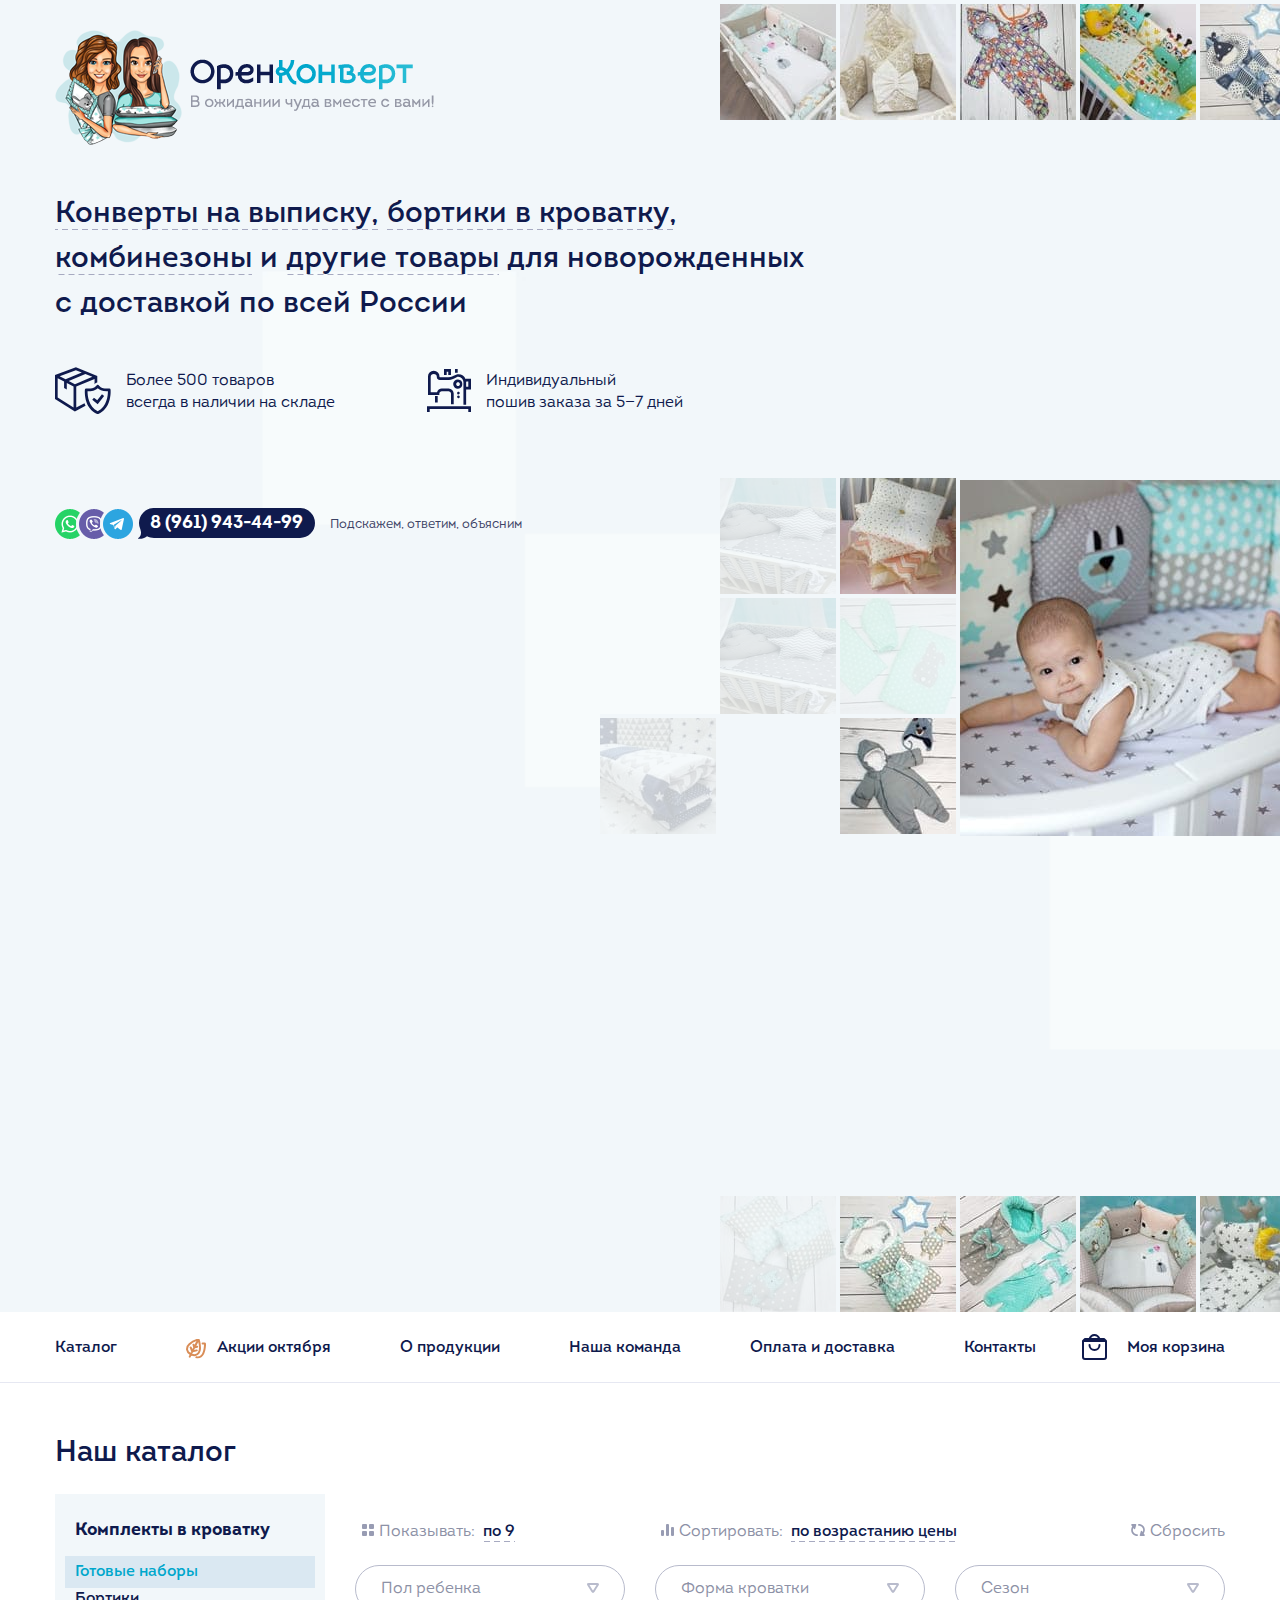
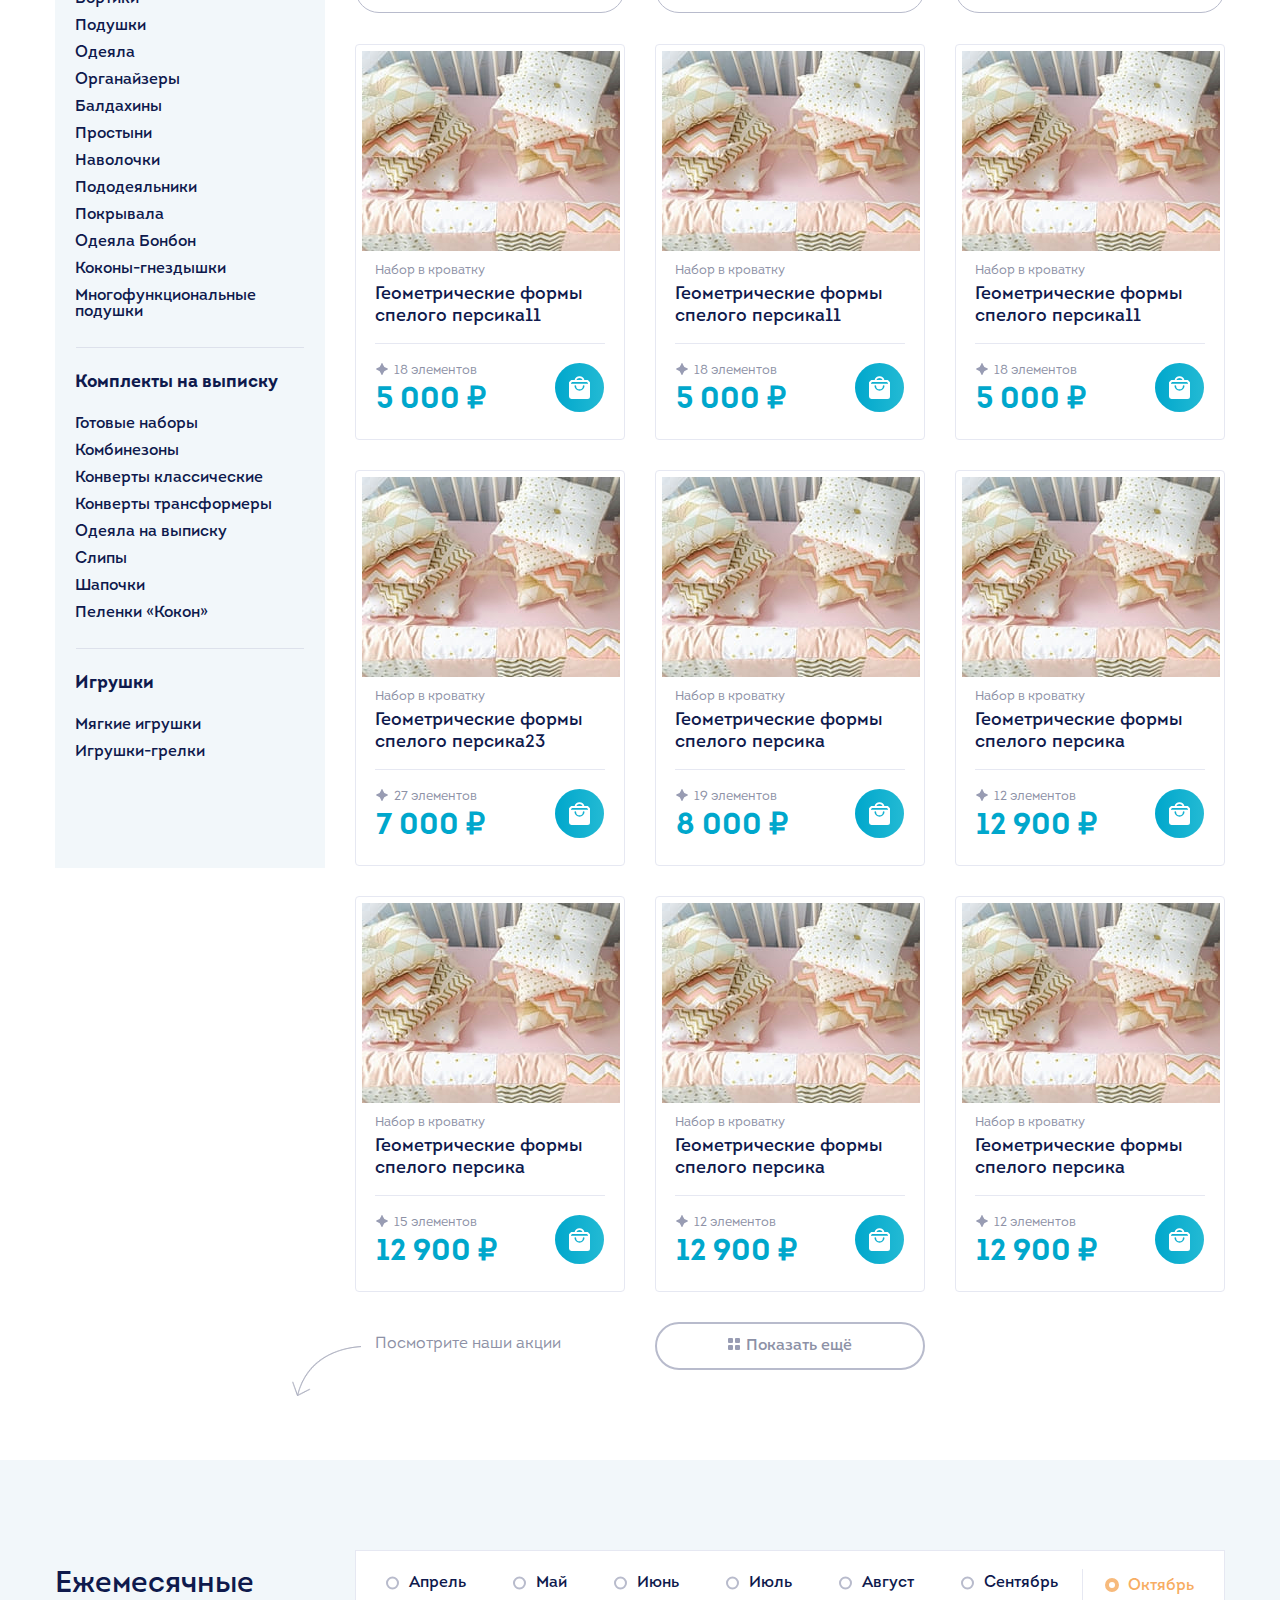
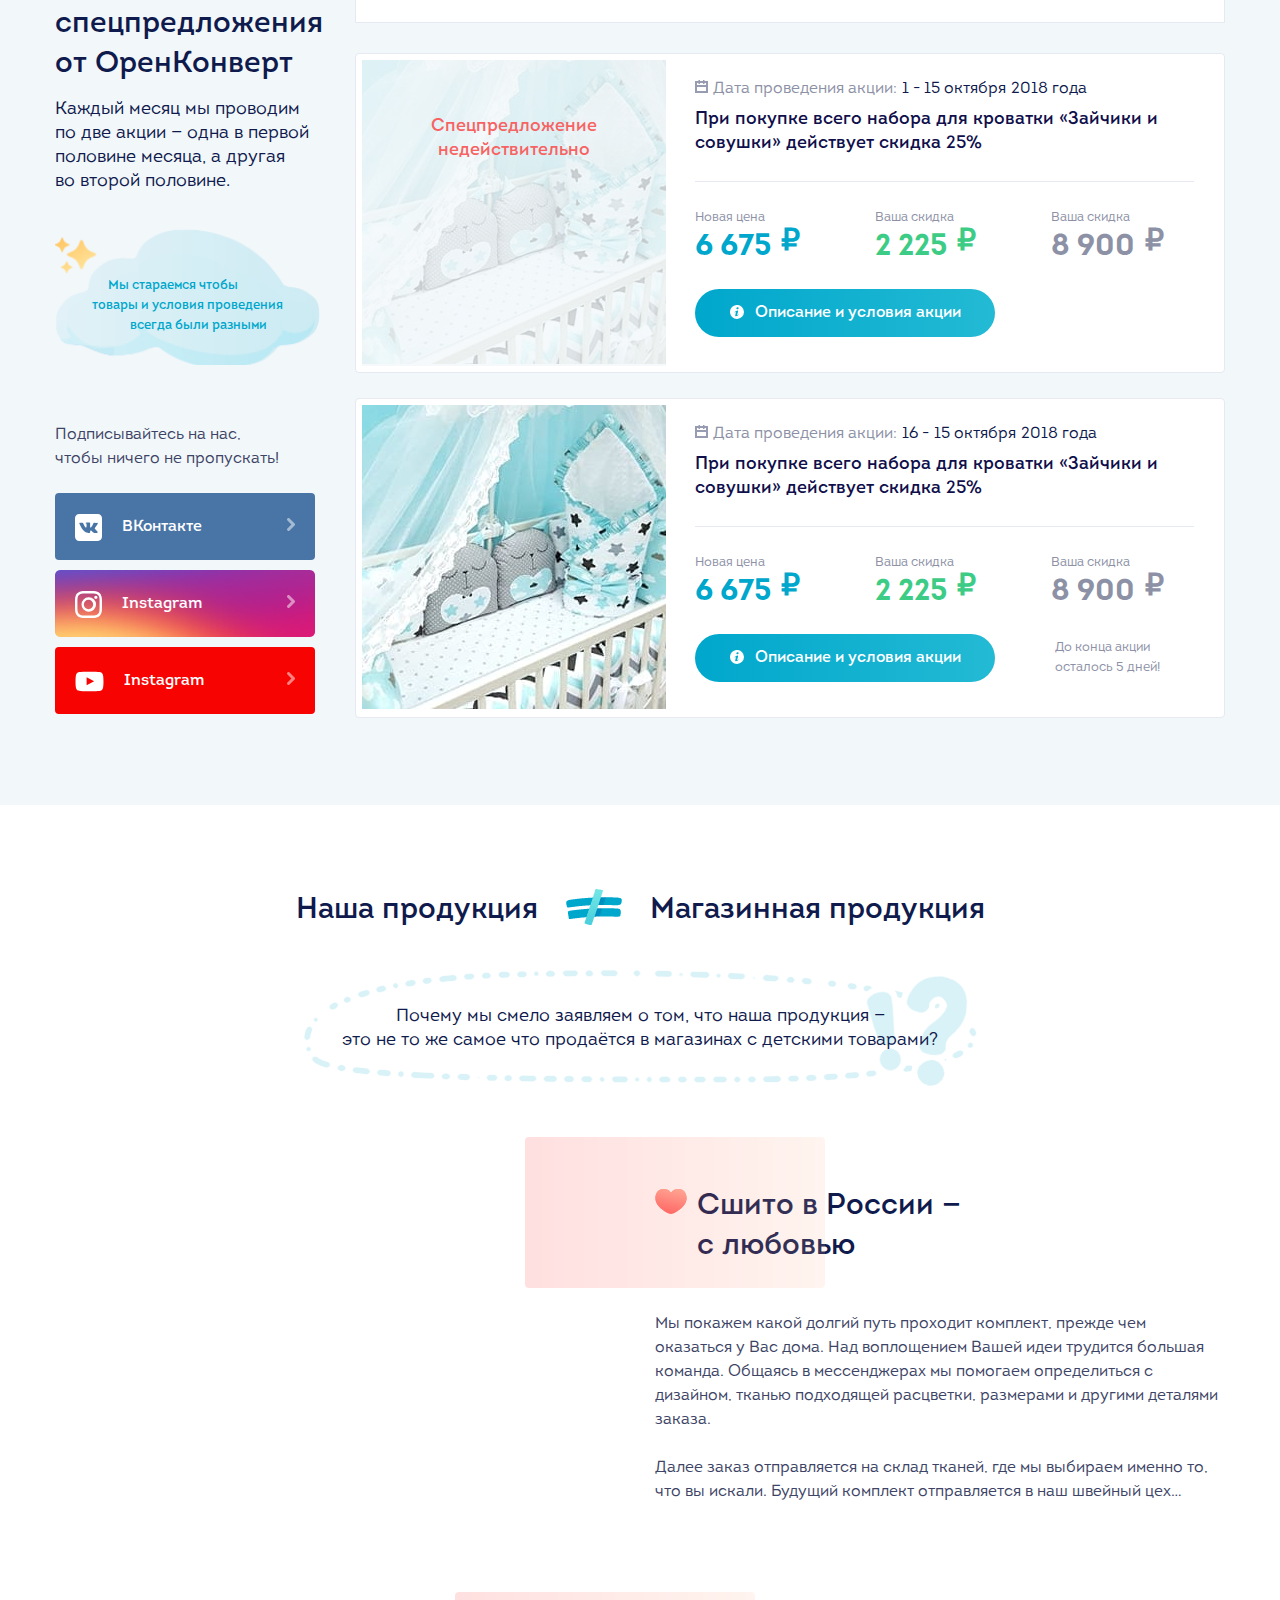
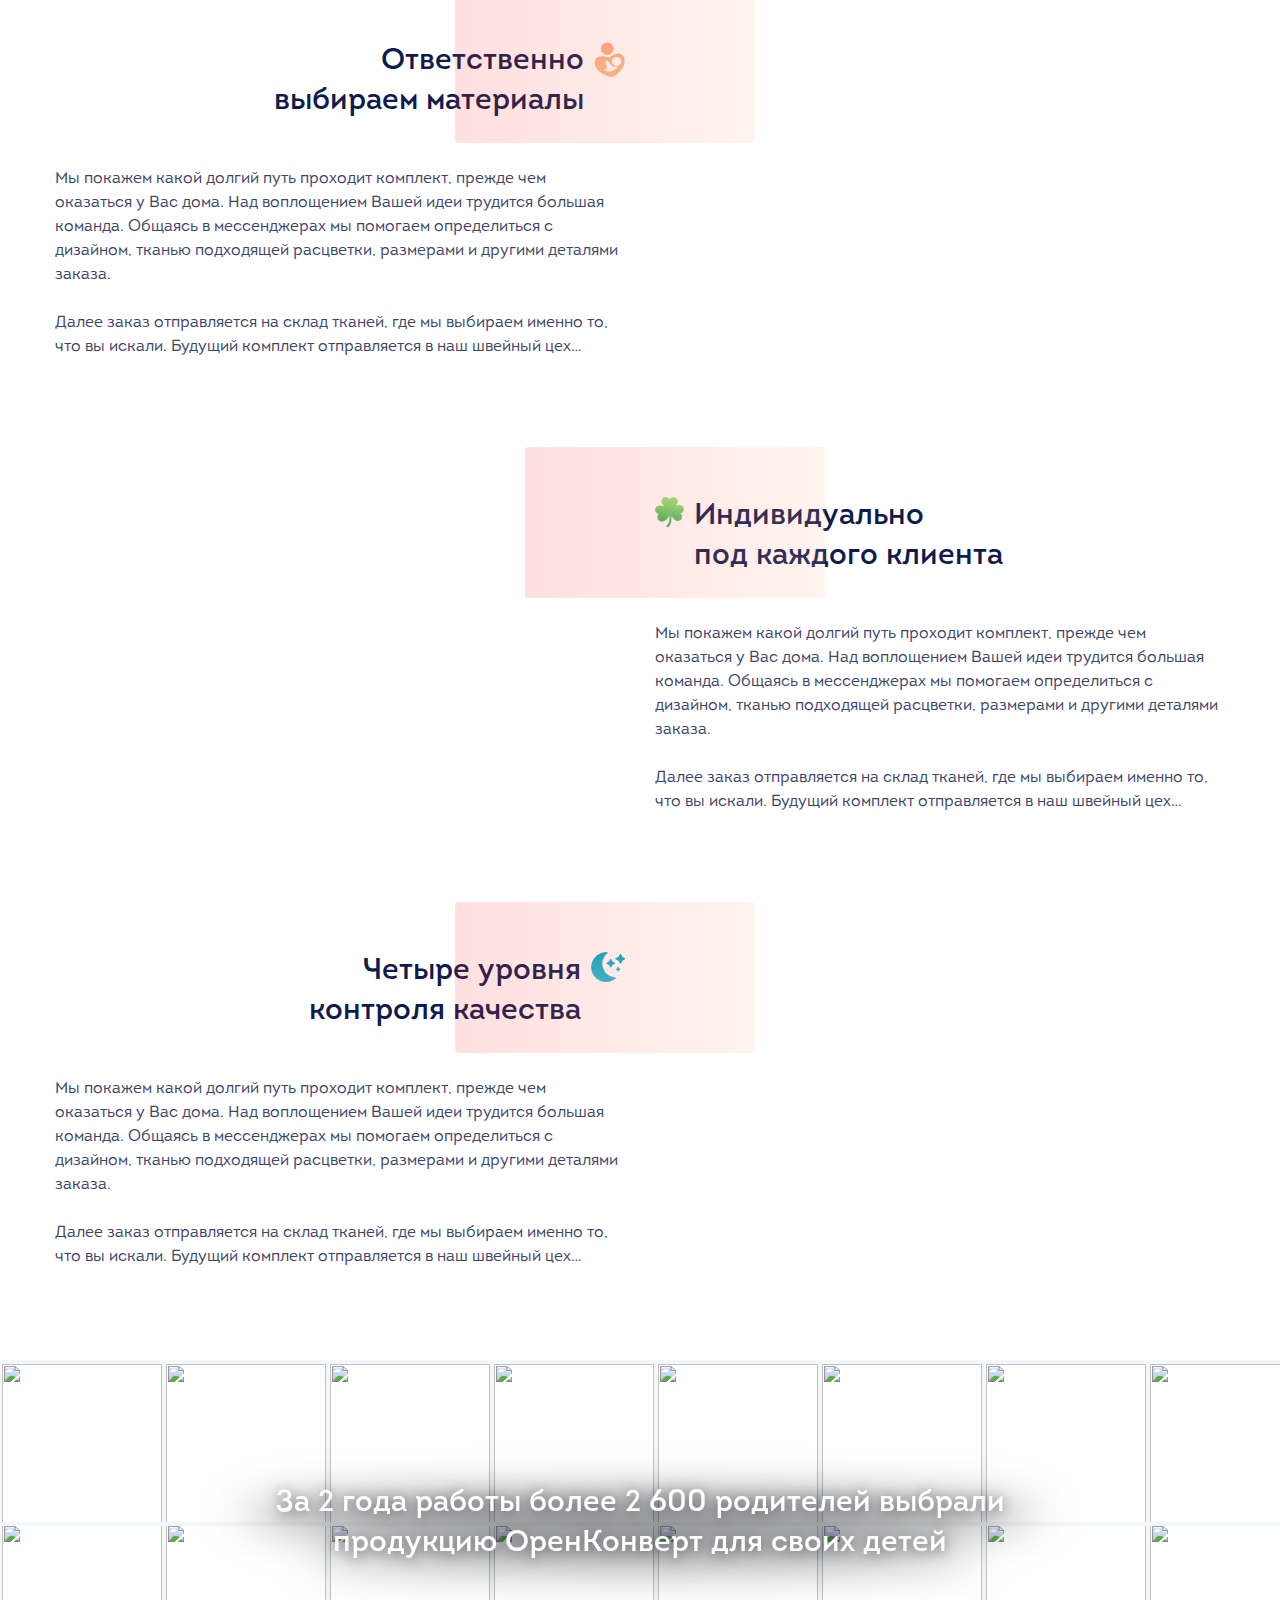
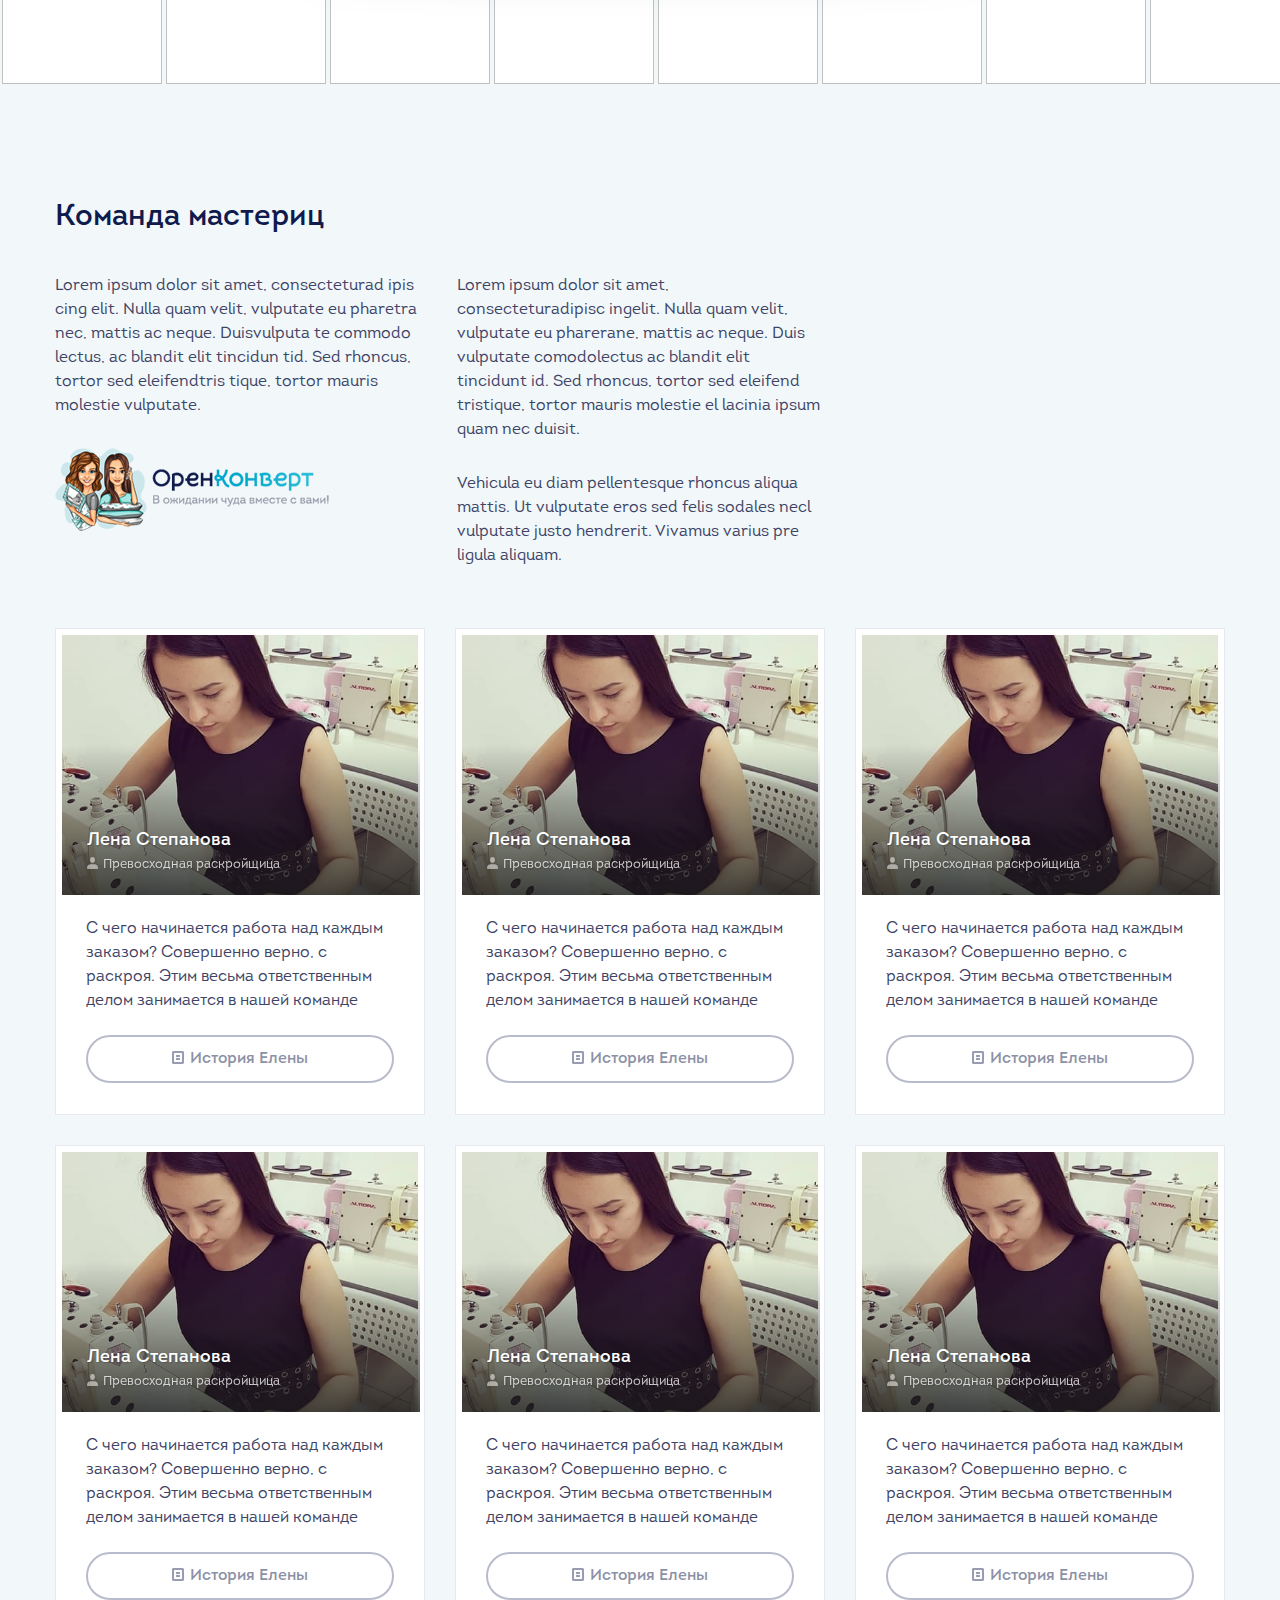
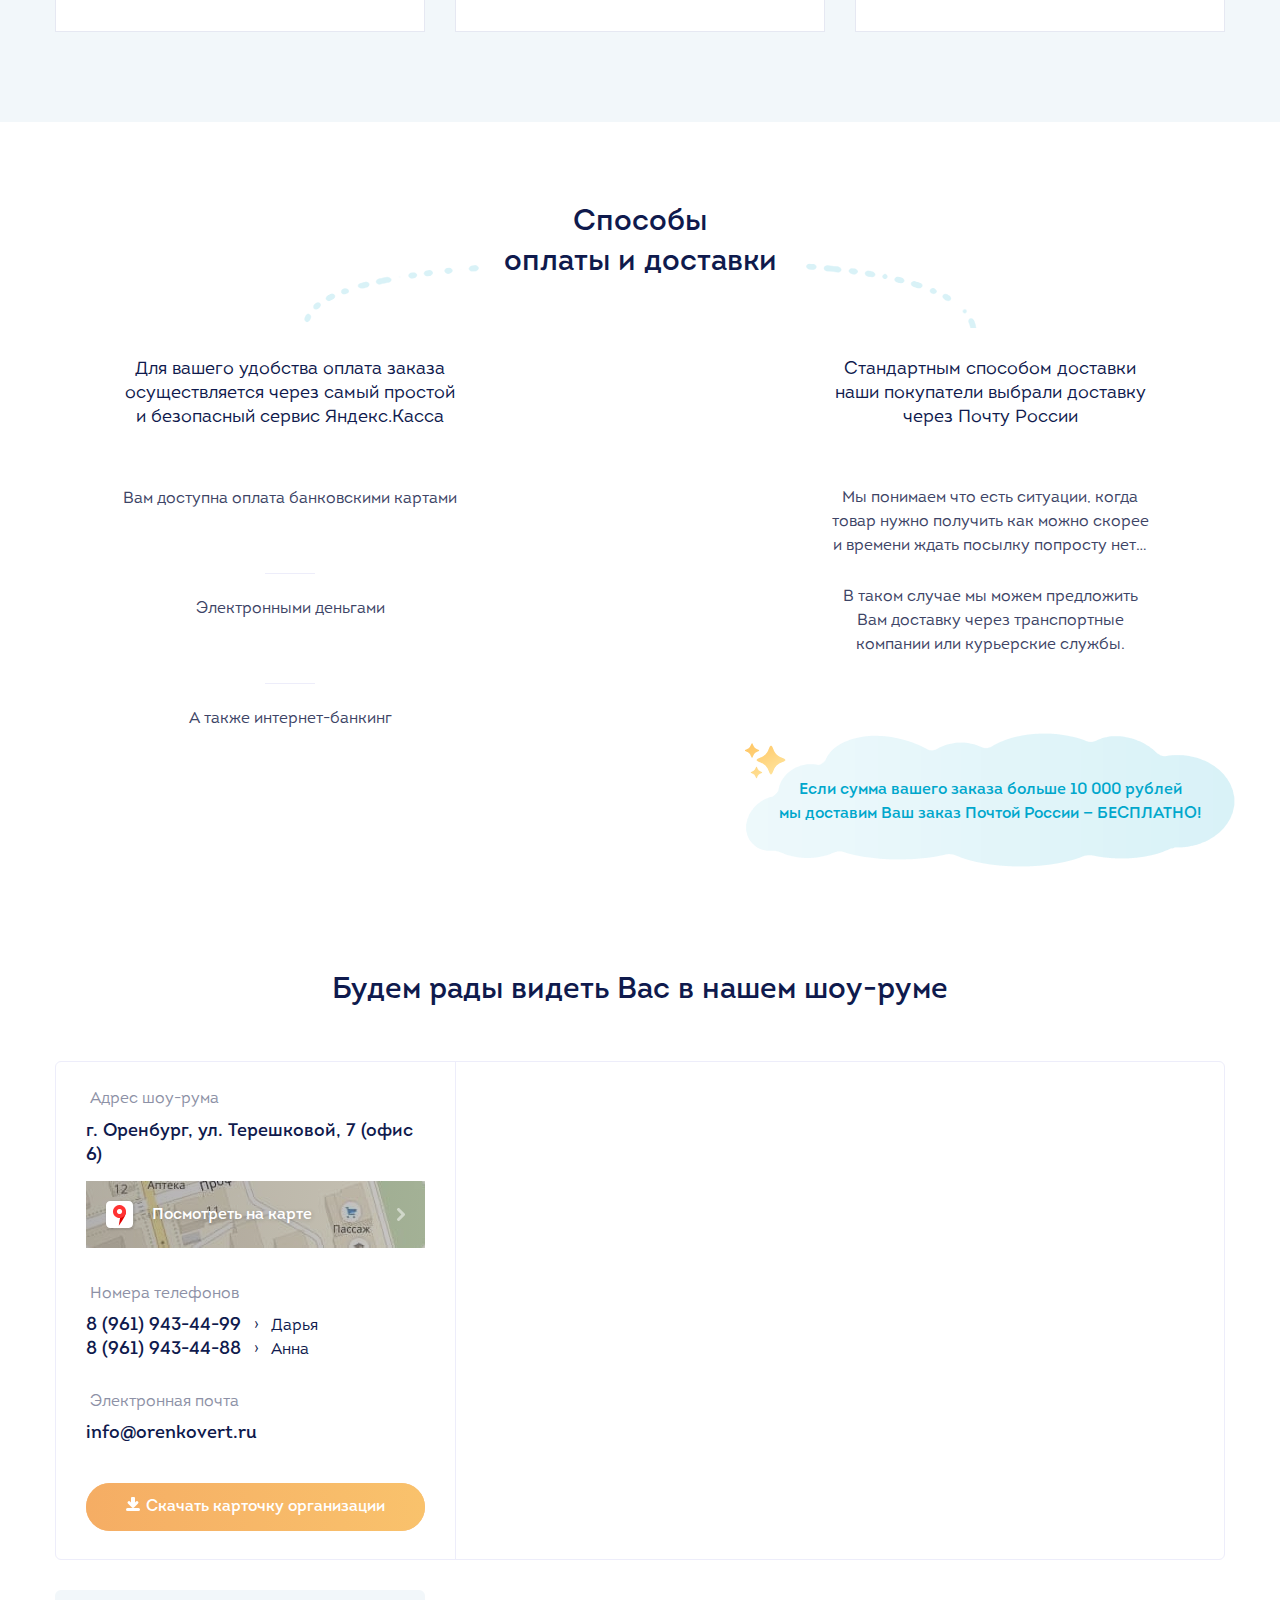
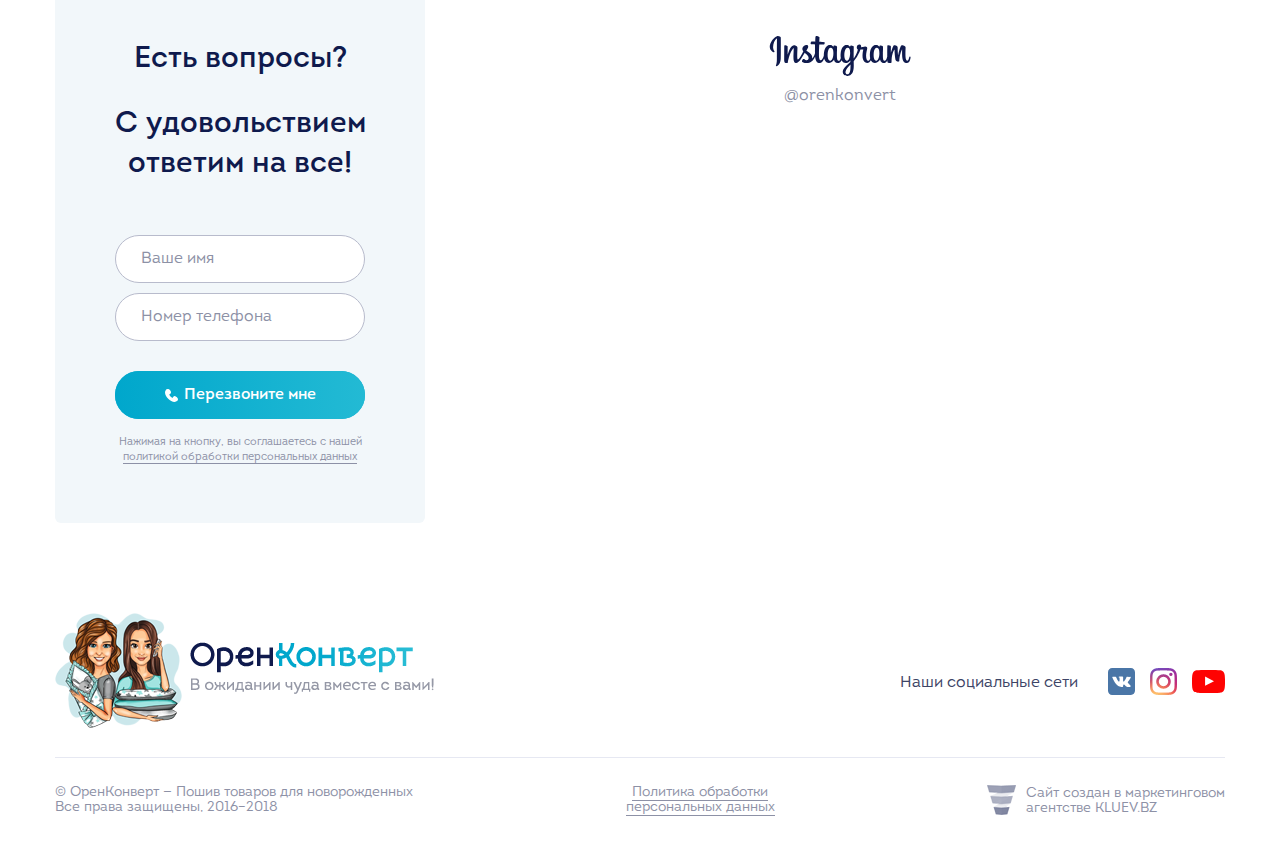
==== commit d039ca65: "Prepare for clean code" ====
--- a/index.html
+++ b/index.html
@@ -118,6 +118,90 @@
 				</a>
 				<span class="text">Подскажем, ответим, объясним</span>
 			</div>
+
+			<div class="header_photos_initial">
+				<img src="img/header-images/1.jpg" alt="">
+				<img src="img/header-images/2.jpg" alt="">
+				<img src="img/header-images/3.jpg" alt="">
+				<img src="img/header-images/4.jpg" alt="">
+				<img src="img/header-images/5.jpg" alt="">
+				<img src="img/header-images/6.jpg" alt="">
+				<img src="img/header-images/7.jpg" alt="">
+				<img src="img/header-images/8.jpg" alt="">
+				<img src="img/header-images/9.jpg" alt="">
+				<img src="img/header-images/10.jpg" alt="">
+				<img src="img/header-images/11.jpg" alt="">
+				<img src="img/header-images/12.jpg" alt="">
+				<img src="img/header-images/13.jpg" alt="">
+				<img src="img/header-images/14.jpg" alt="">
+				<img src="img/header-images/15.jpg" alt="">
+				<img src="img/header-images/16.jpg" alt="">
+				<img src="img/header-images/17.jpg" alt="">
+				<img src="img/header-images/18.jpg" alt="">
+				<img src="img/header-images/19.jpg" alt="">
+				<img src="img/header-images/20.jpg" alt="">
+				<img src="img/header-images/21.jpg" alt="">
+				<img src="img/header-images/22.jpg" alt="">
+				<img src="img/header-images/23.jpg" alt="">
+				<img src="img/header-images/24.jpg" alt="">
+				<img src="img/header-images/25.jpg" alt="">
+				<img src="img/header-images/26.jpg" alt="">
+				<img src="img/header-images/27.jpg" alt="">
+				<img src="img/header-images/28.jpg" alt="">
+				<img src="img/header-images/29.jpg" alt="">
+				<img src="img/header-images/30.jpg" alt="">
+				<img src="img/header-images/31.jpg" alt="">
+				<img src="img/header-images/32.jpg" alt="">
+				<img src="img/header-images/33.jpg" alt="">
+				<img src="img/header-images/34.jpg" alt="">
+				<img src="img/header-images/35.jpg" alt="">
+				<img src="img/header-images/36.jpg" alt="">
+				<img src="img/header-images/37.jpg" alt="">
+				<img src="img/header-images/38.jpg" alt="">
+				<img src="img/header-images/39.jpg" alt="">
+				<img src="img/header-images/40.jpg" alt="">
+				<img src="img/header-images/41.jpg" alt="">
+				<img src="img/header-images/42.jpg" alt="">
+				<img src="img/header-images/43.jpg" alt="">
+				<img src="img/header-images/44.jpg" alt="">
+				<img src="img/header-images/45.jpg" alt="">
+				<img src="img/header-images/46.jpg" alt="">
+				<img src="img/header-images/47.jpg" alt="">
+				<img src="img/header-images/48.jpg" alt="">
+				<img src="img/header-images/49.jpg" alt="">
+				<img src="img/header-images/50.jpg" alt="">
+				<img src="img/header-images/51.jpg" alt="">
+				<img src="img/header-images/52.jpg" alt="">
+				<img src="img/header-images/53.jpg" alt="">
+				<img src="img/header-images/54.jpg" alt="">
+				<img src="img/header-images/55.jpg" alt="">
+				<img src="img/header-images/56.jpg" alt="">
+				<img src="img/header-images/57.jpg" alt="">
+				<img src="img/header-images/58.jpg" alt="">
+				<img src="img/header-images/59.jpg" alt="">
+				<img src="img/header-images/60.jpg" alt="">
+				<img src="img/header-images/61.jpg" alt="">
+				<img src="img/header-images/62.jpg" alt="">
+				<img src="img/header-images/63.jpg" alt="">
+				<img src="img/header-images/64.jpg" alt="">
+				<img src="img/header-images/65.jpg" alt="">
+				<img src="img/header-images/66.jpg" alt="">
+				<img src="img/header-images/67.jpg" alt="">
+				<img src="img/header-images/68.jpg" alt="">
+				<img src="img/header-images/69.jpg" alt="">
+				<img src="img/header-images/70.jpg" alt="">
+				<img src="img/header-images/71.jpg" alt="">
+				<img src="img/header-images/72.jpg" alt="">
+				<img src="img/header-images/73.jpg" alt="">
+				<img src="img/header-images/74.jpg" alt="">
+				<img src="img/header-images/75.jpg" alt="">
+				<img src="img/header-images/76.jpg" alt="">
+				<img src="img/header-images/77.jpg" alt="">
+				<img src="img/header-images/78.jpg" alt="">
+				<img src="img/header-images/79.jpg" alt="">
+				<img src="img/header-images/80.jpg" alt="">
+			</div>
+
 			<div class="header__photos-grid">
 				<div class="line line-one">
 					<div class="grid-item" data-index="11">
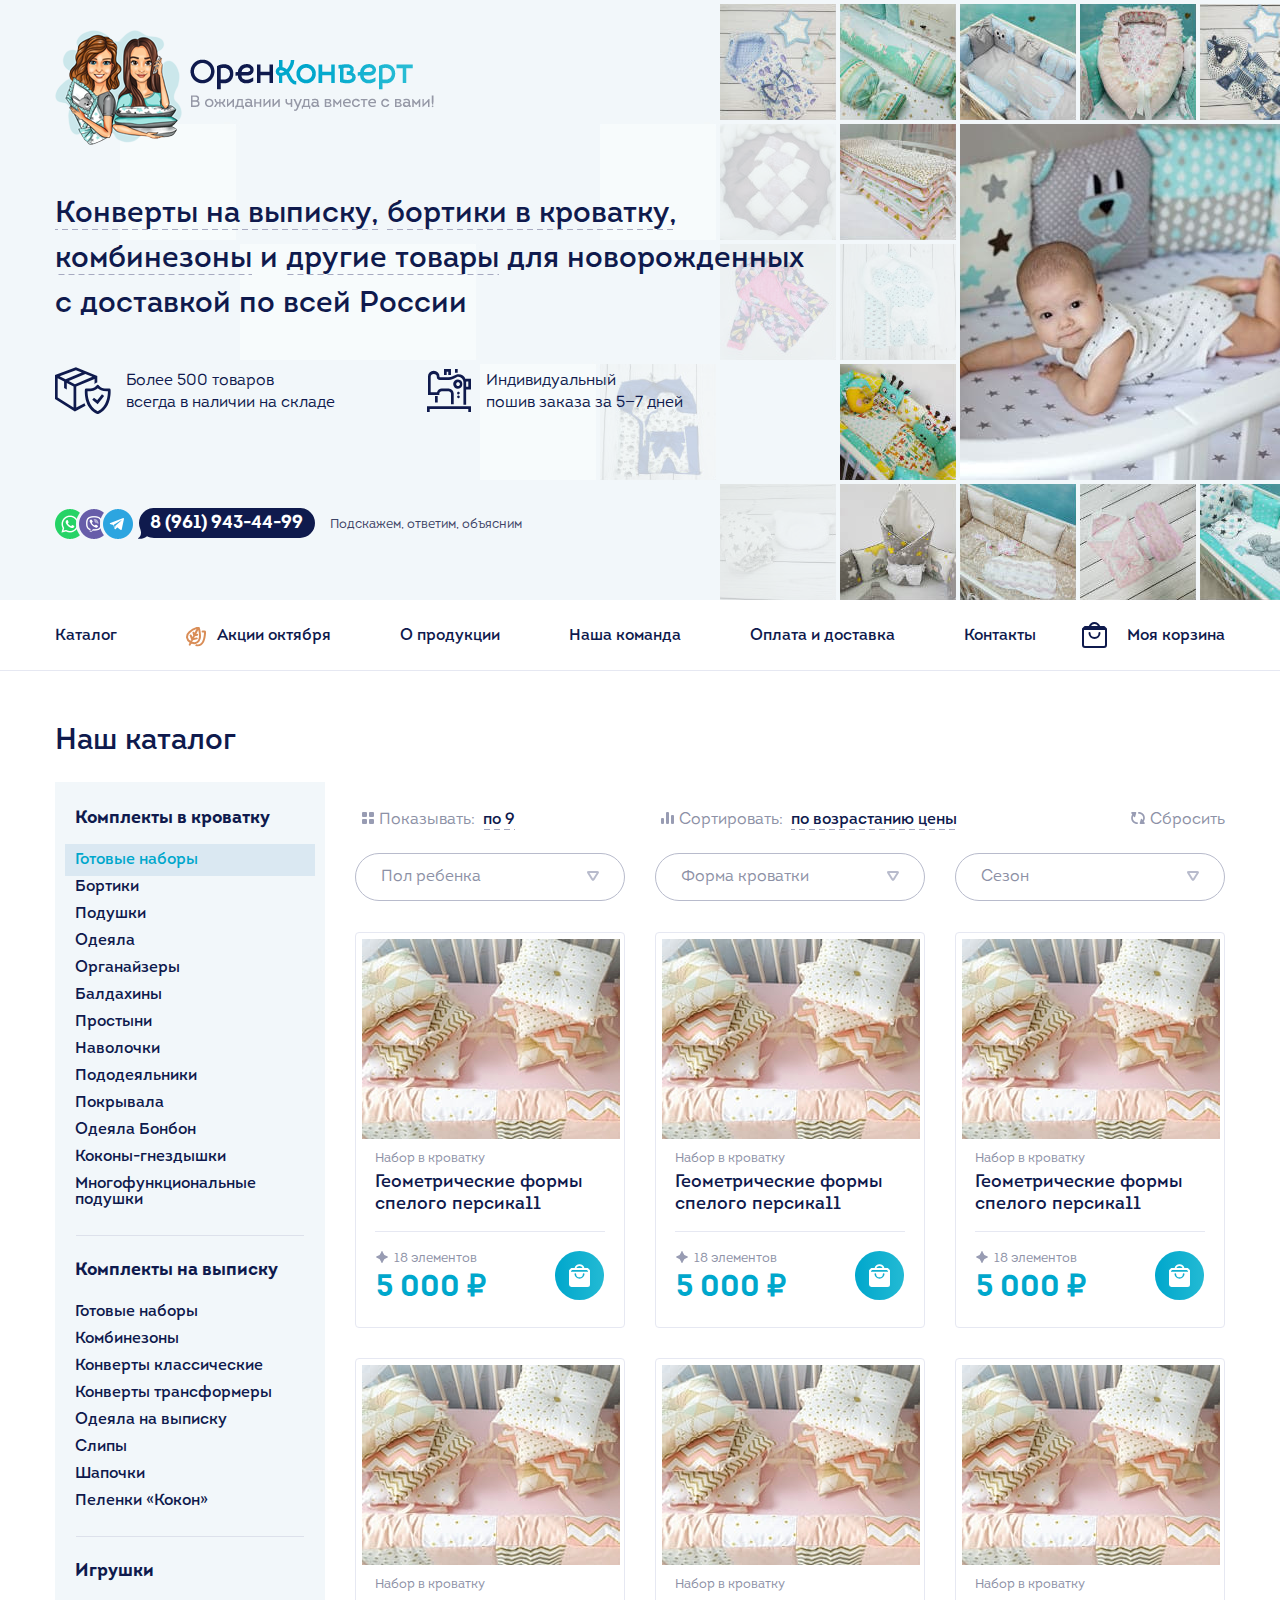
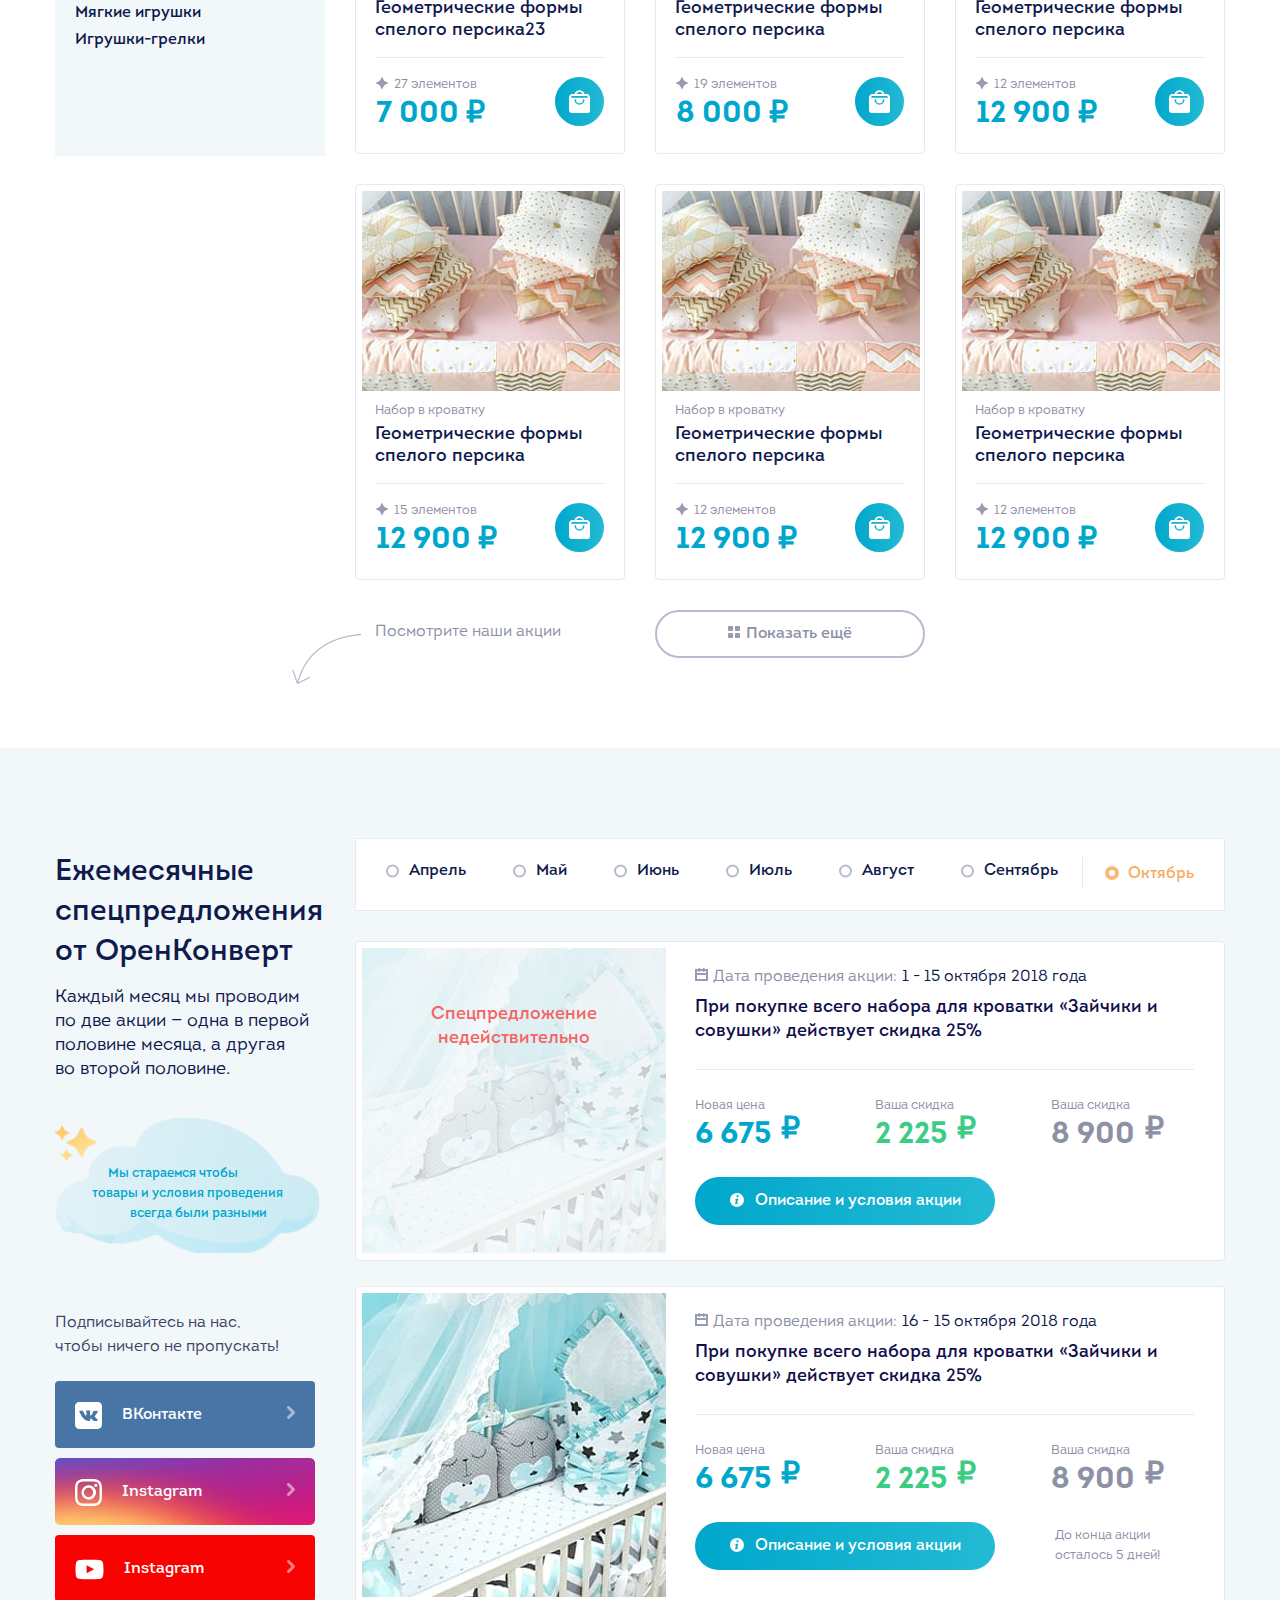
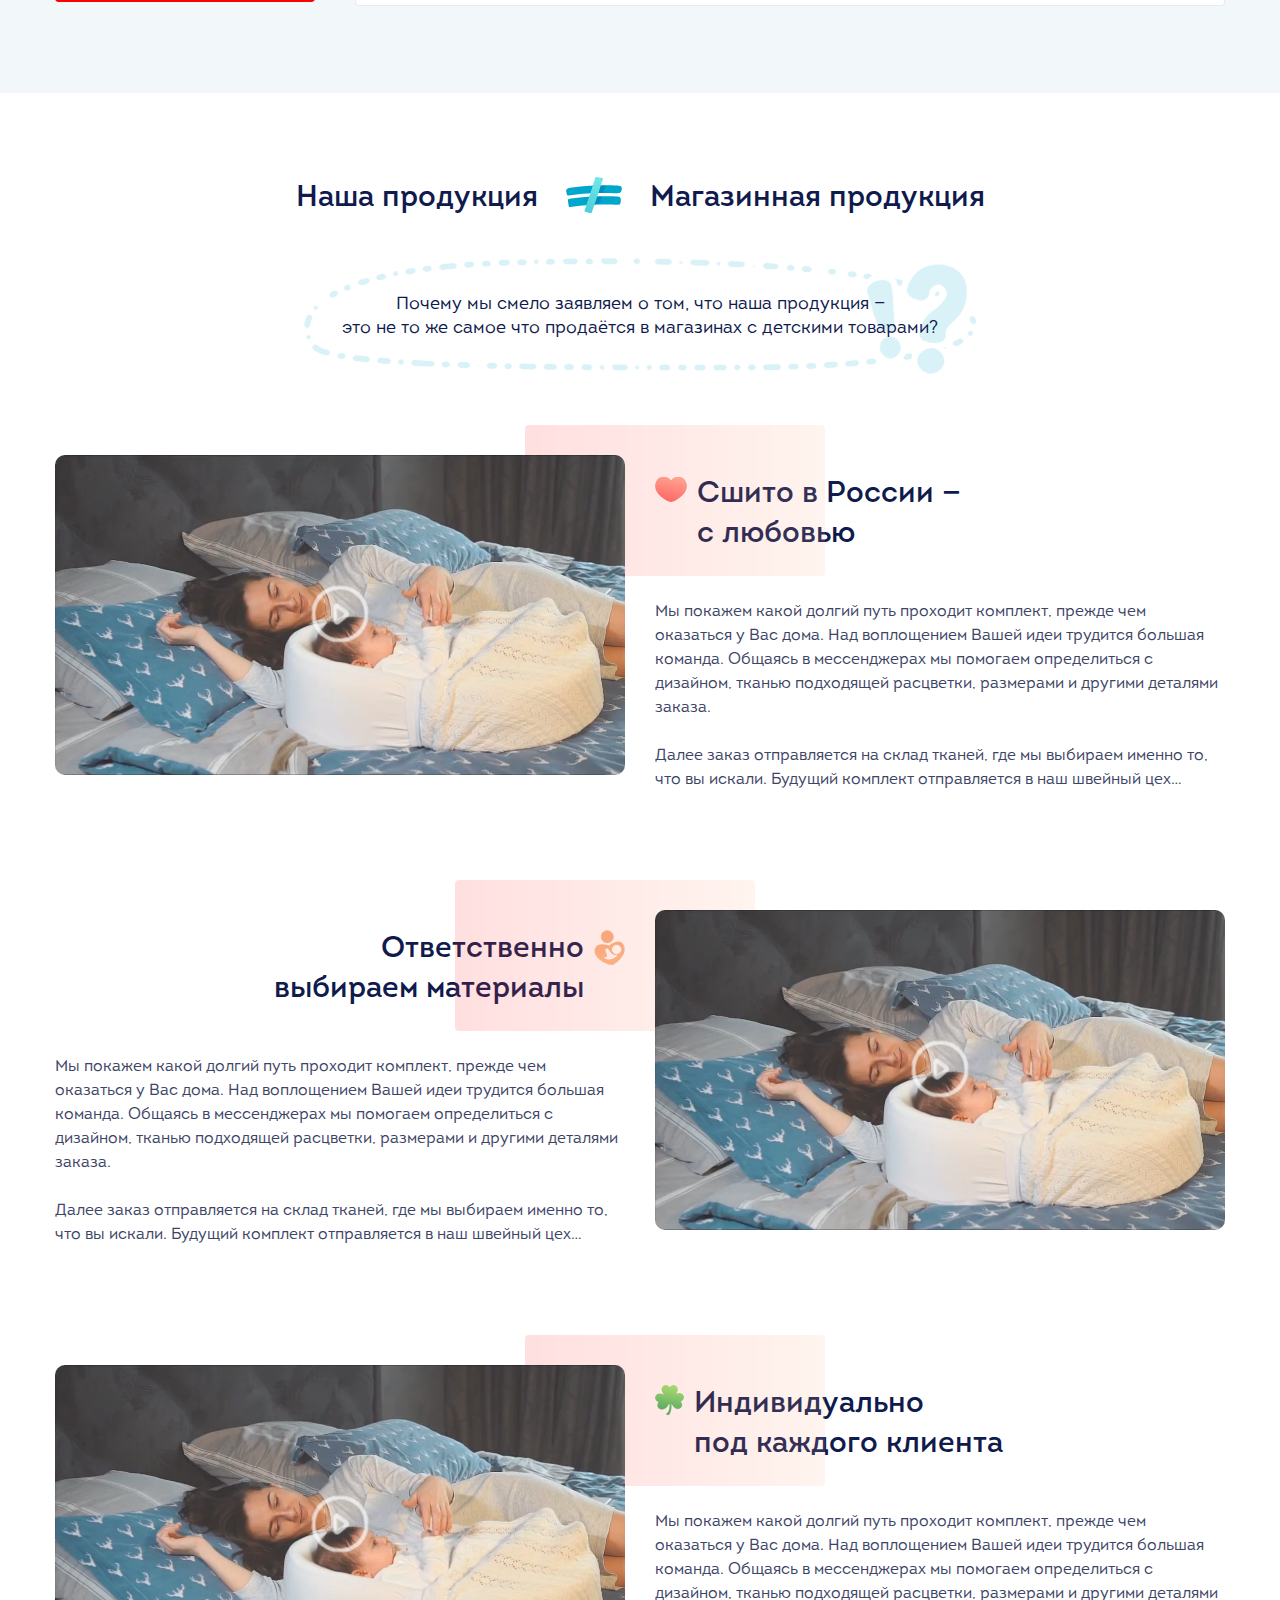
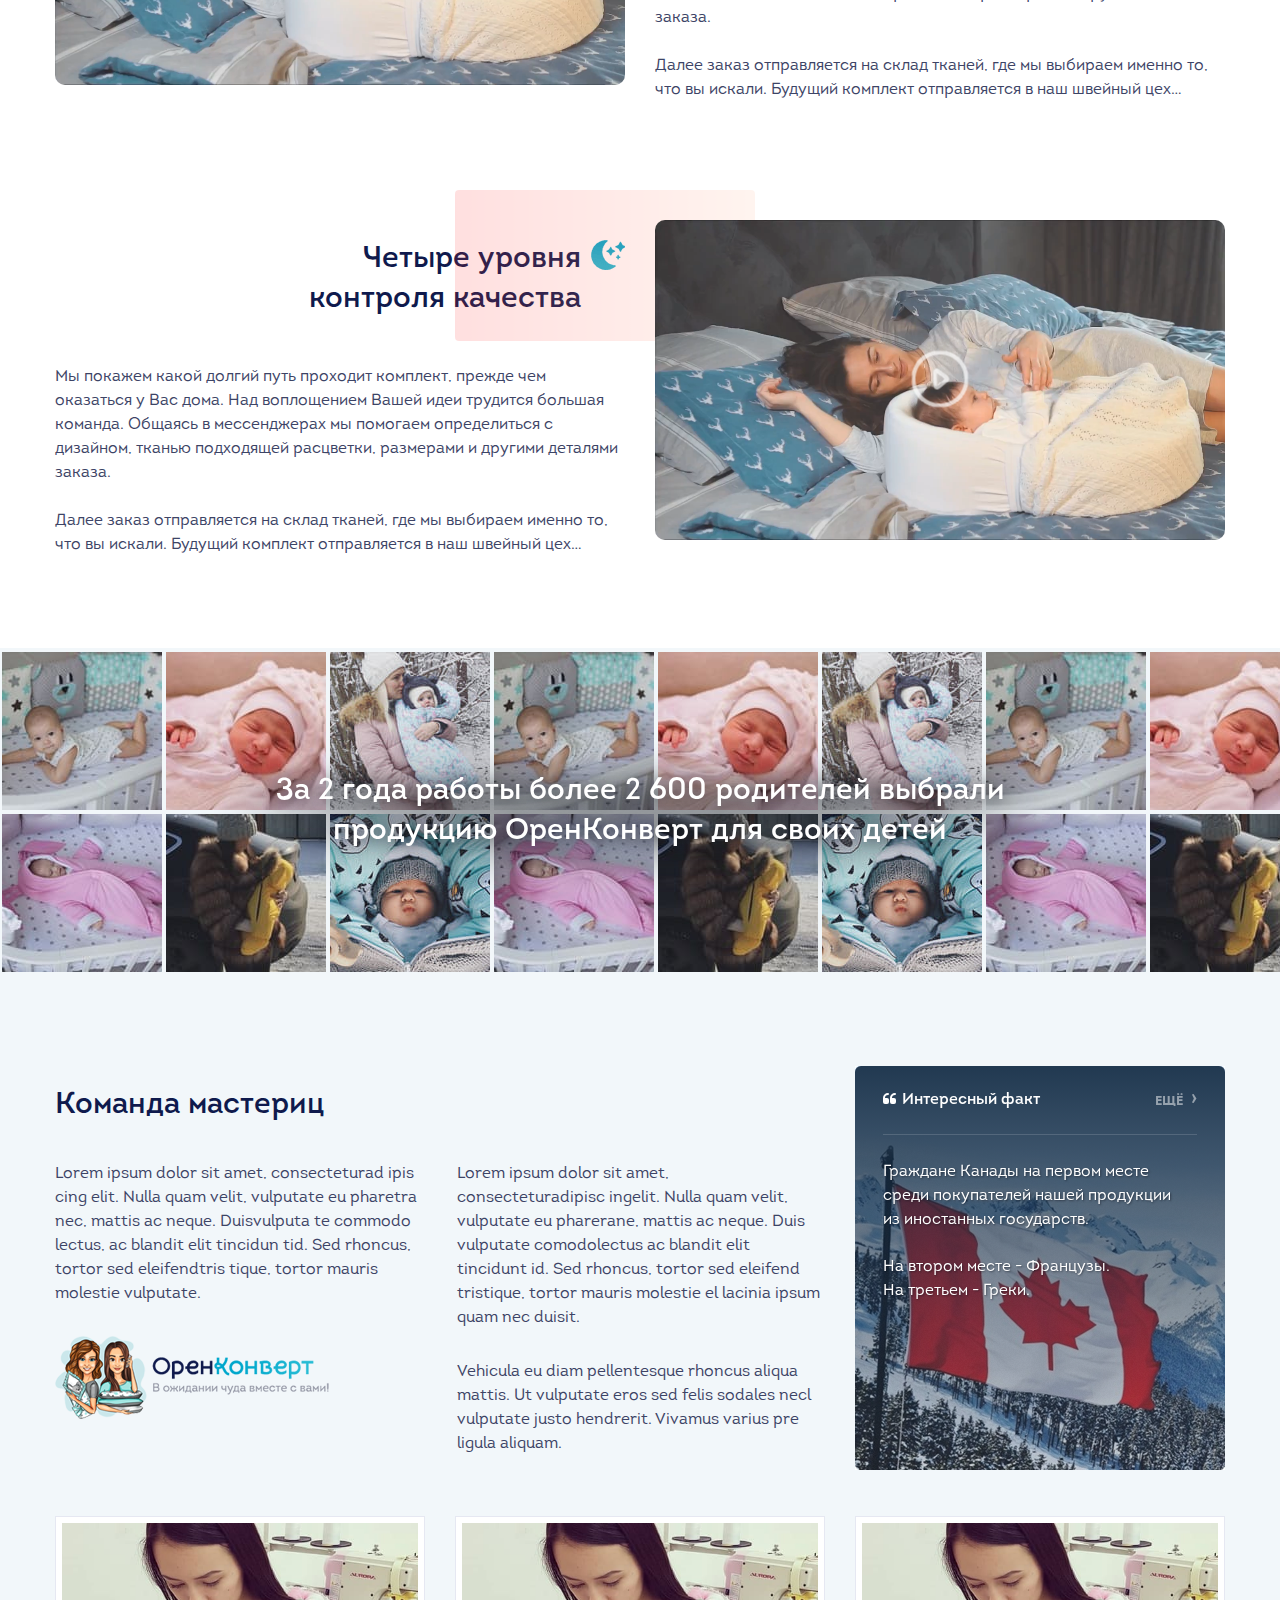
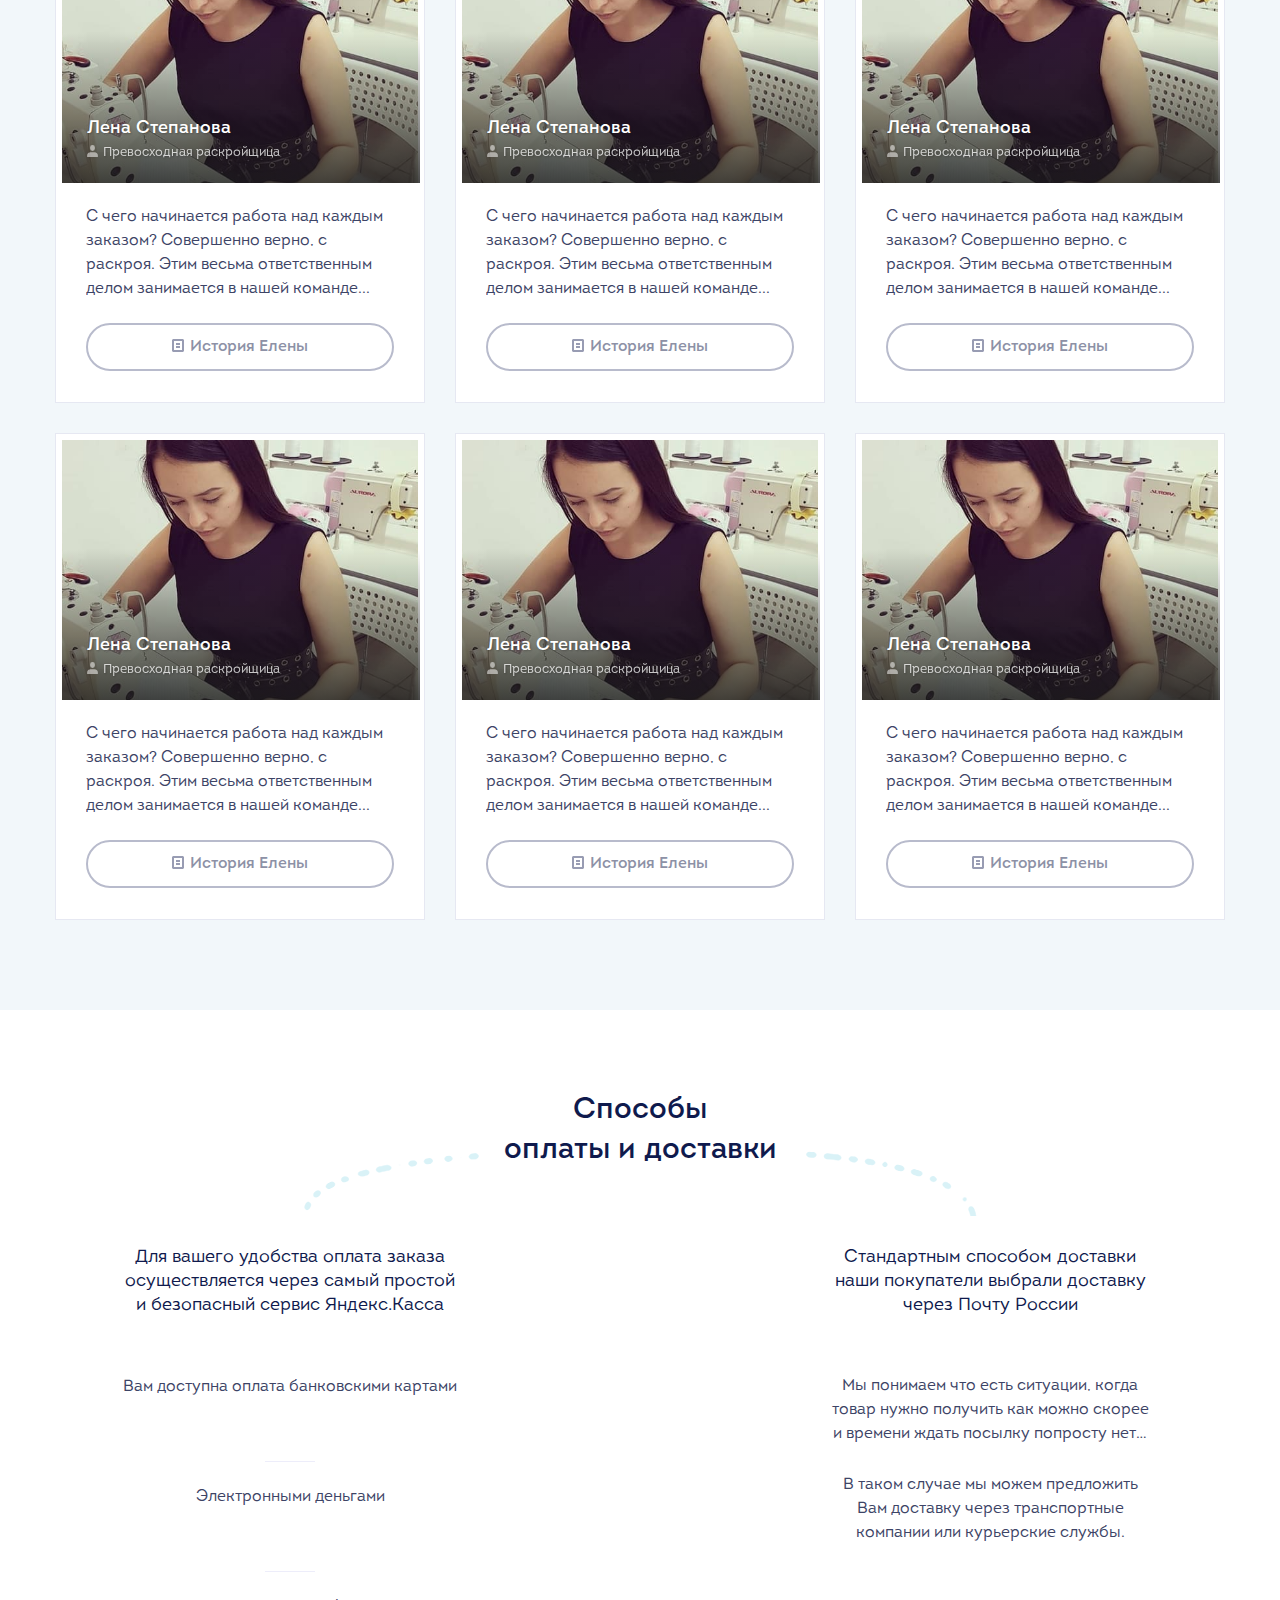
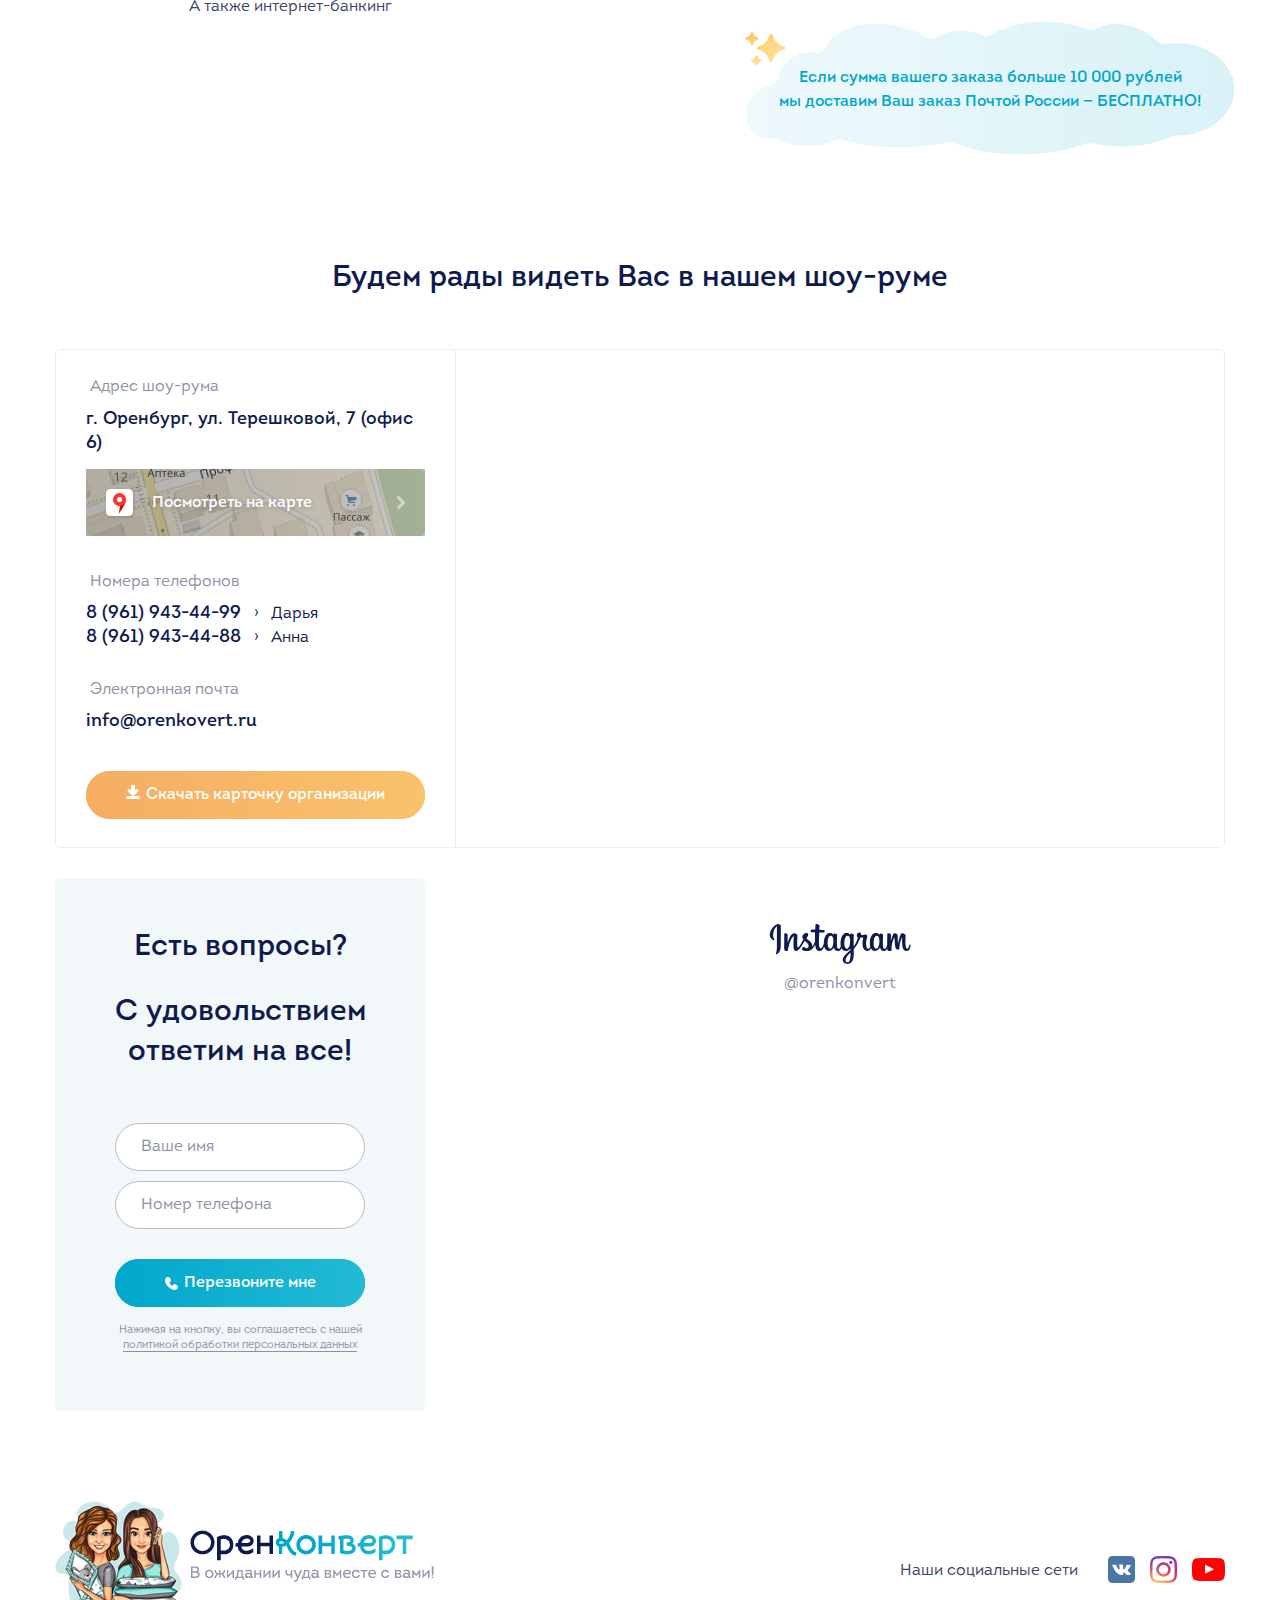
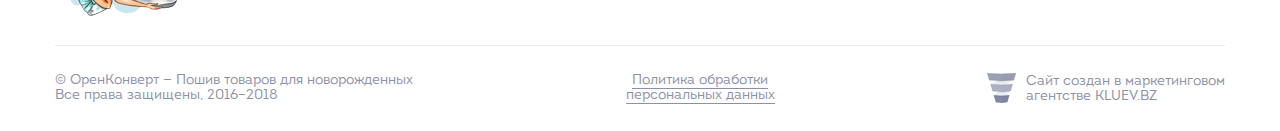
==== commit c7e16b07: "Release candidat" ====
--- a/index.html
+++ b/index.html
@@ -119,7 +119,7 @@
 				<span class="text">Подскажем, ответим, объясним</span>
 			</div>
 
-			<div class="header_photos_initial">
+			<div class="header_photos_initial" style="display: none">
 				<img src="img/header-images/1.jpg" alt="">
 				<img src="img/header-images/2.jpg" alt="">
 				<img src="img/header-images/3.jpg" alt="">
@@ -200,6 +200,26 @@
 				<img src="img/header-images/78.jpg" alt="">
 				<img src="img/header-images/79.jpg" alt="">
 				<img src="img/header-images/80.jpg" alt="">
+				<img src="img/header-images/81.jpg" alt="">
+				<img src="img/header-images/82.jpg" alt="">
+				<img src="img/header-images/83.jpg" alt="">
+				<img src="img/header-images/84.jpg" alt="">
+				<img src="img/header-images/85.jpg" alt="">
+				<img src="img/header-images/86.jpg" alt="">
+				<img src="img/header-images/87.jpg" alt="">
+				<img src="img/header-images/88.jpg" alt="">
+				<img src="img/header-images/89.jpg" alt="">
+				<img src="img/header-images/90.jpg" alt="">
+				<img src="img/header-images/91.jpg" alt="">
+				<img src="img/header-images/92.jpg" alt="">
+				<img src="img/header-images/93.jpg" alt="">
+				<img src="img/header-images/94.jpg" alt="">
+				<img src="img/header-images/95.jpg" alt="">
+				<img src="img/header-images/96.jpg" alt="">
+				<img src="img/header-images/97.jpg" alt="">
+				<img src="img/header-images/98.jpg" alt="">
+				<img src="img/header-images/99.jpg" alt="">
+				<img src="img/header-images/100.jpg" alt="">
 			</div>
 
 			<div class="header__photos-grid">
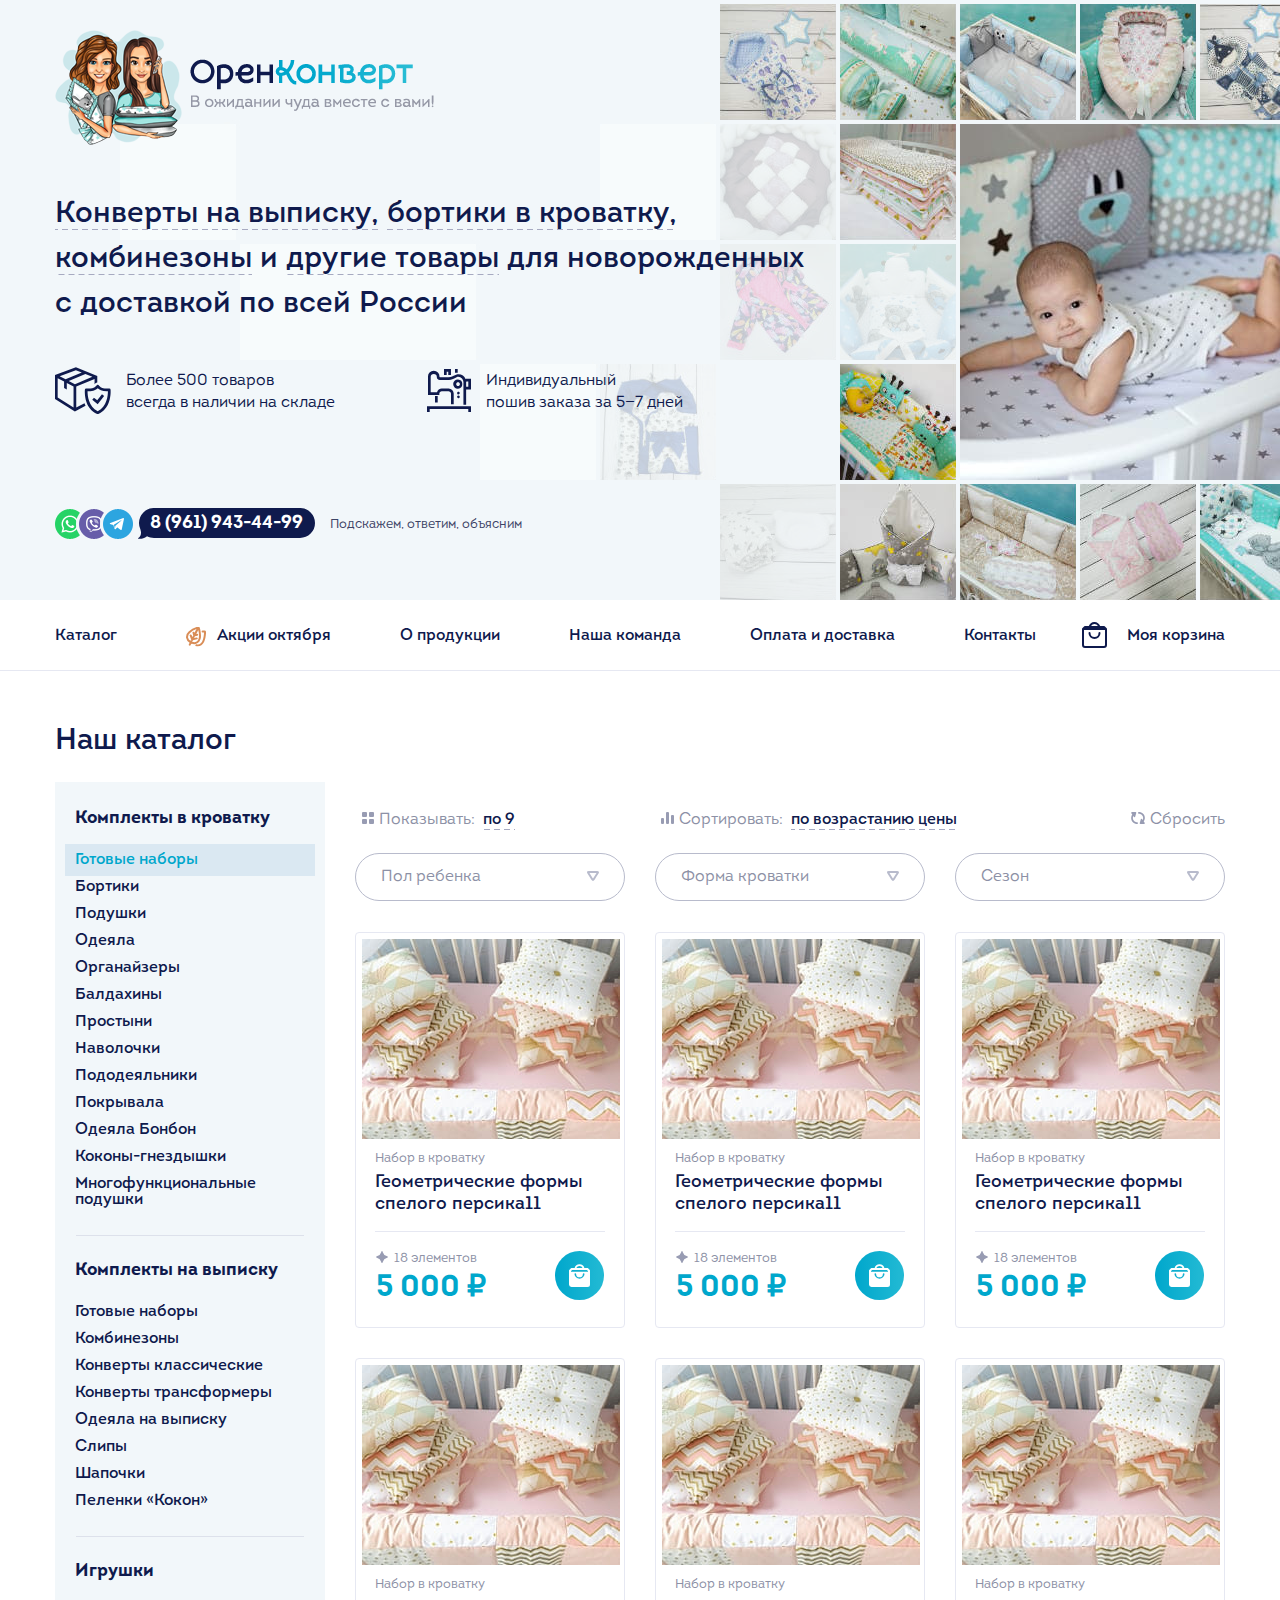
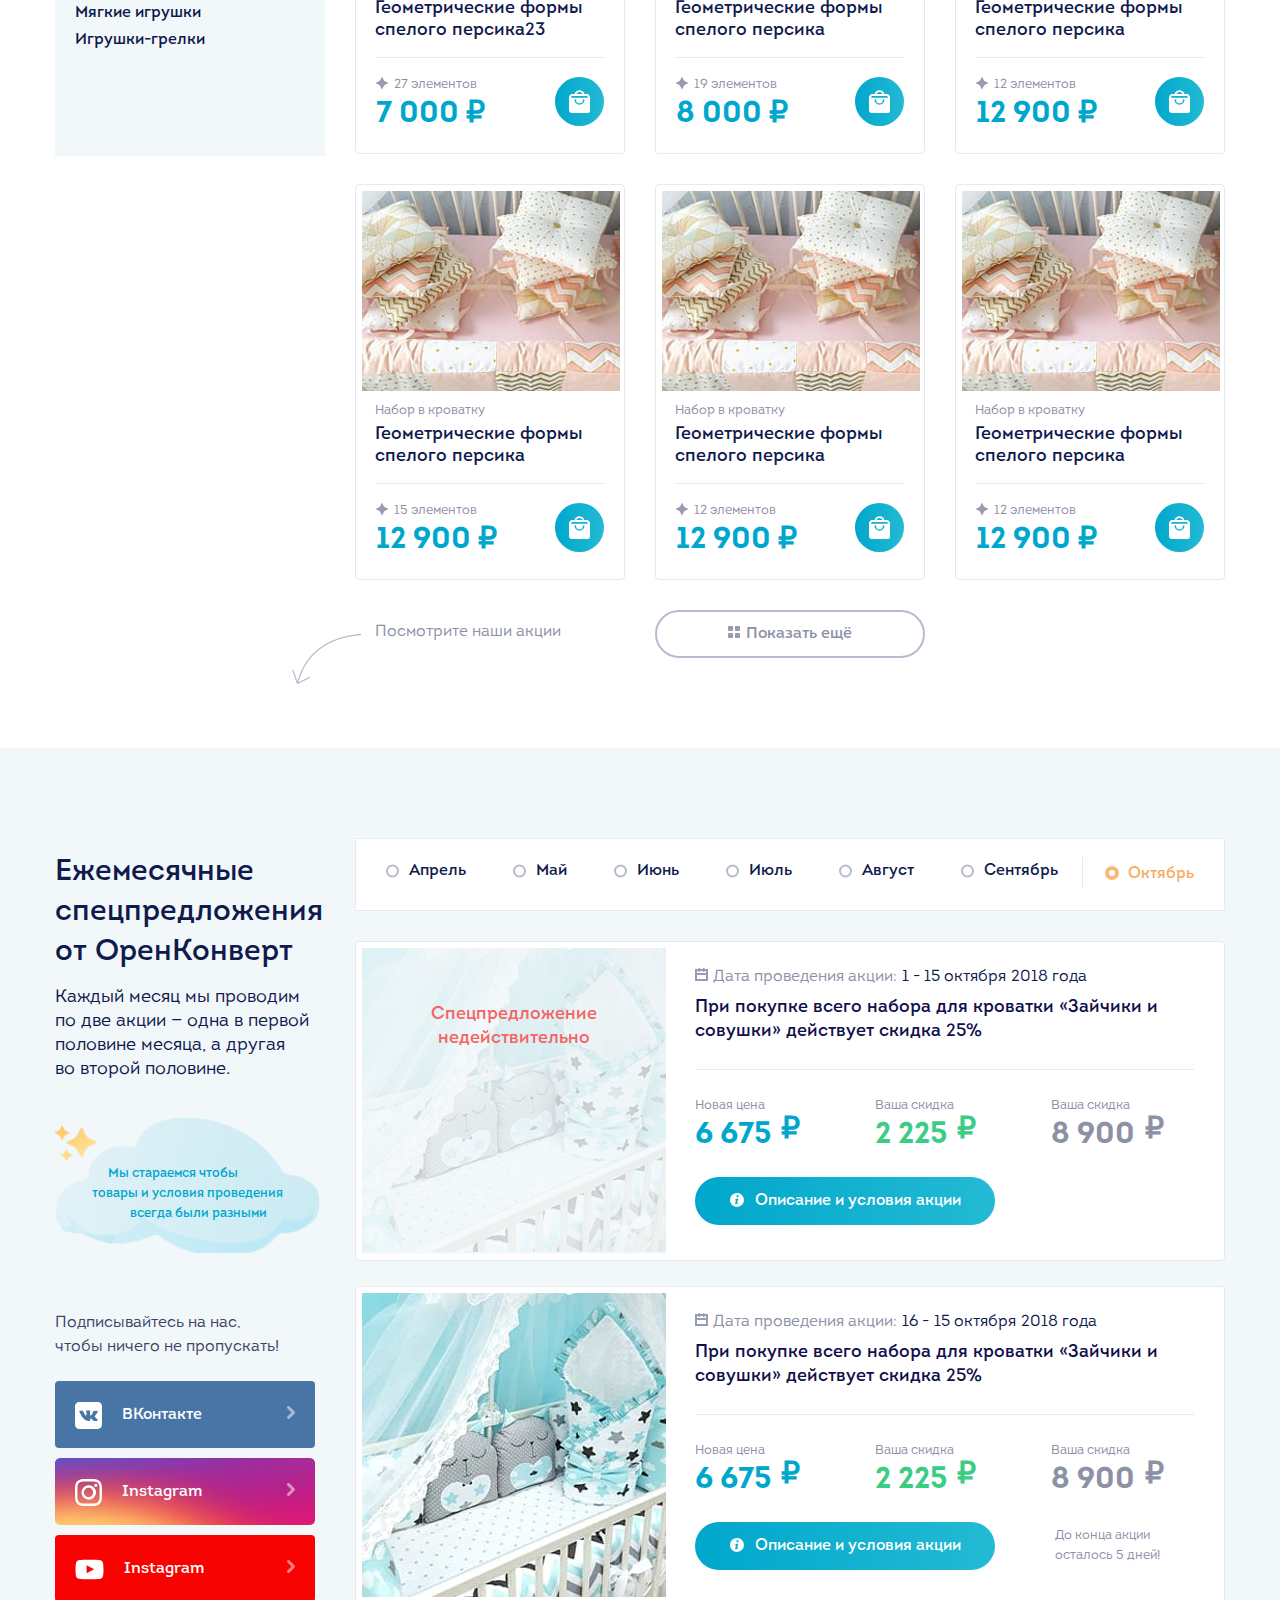
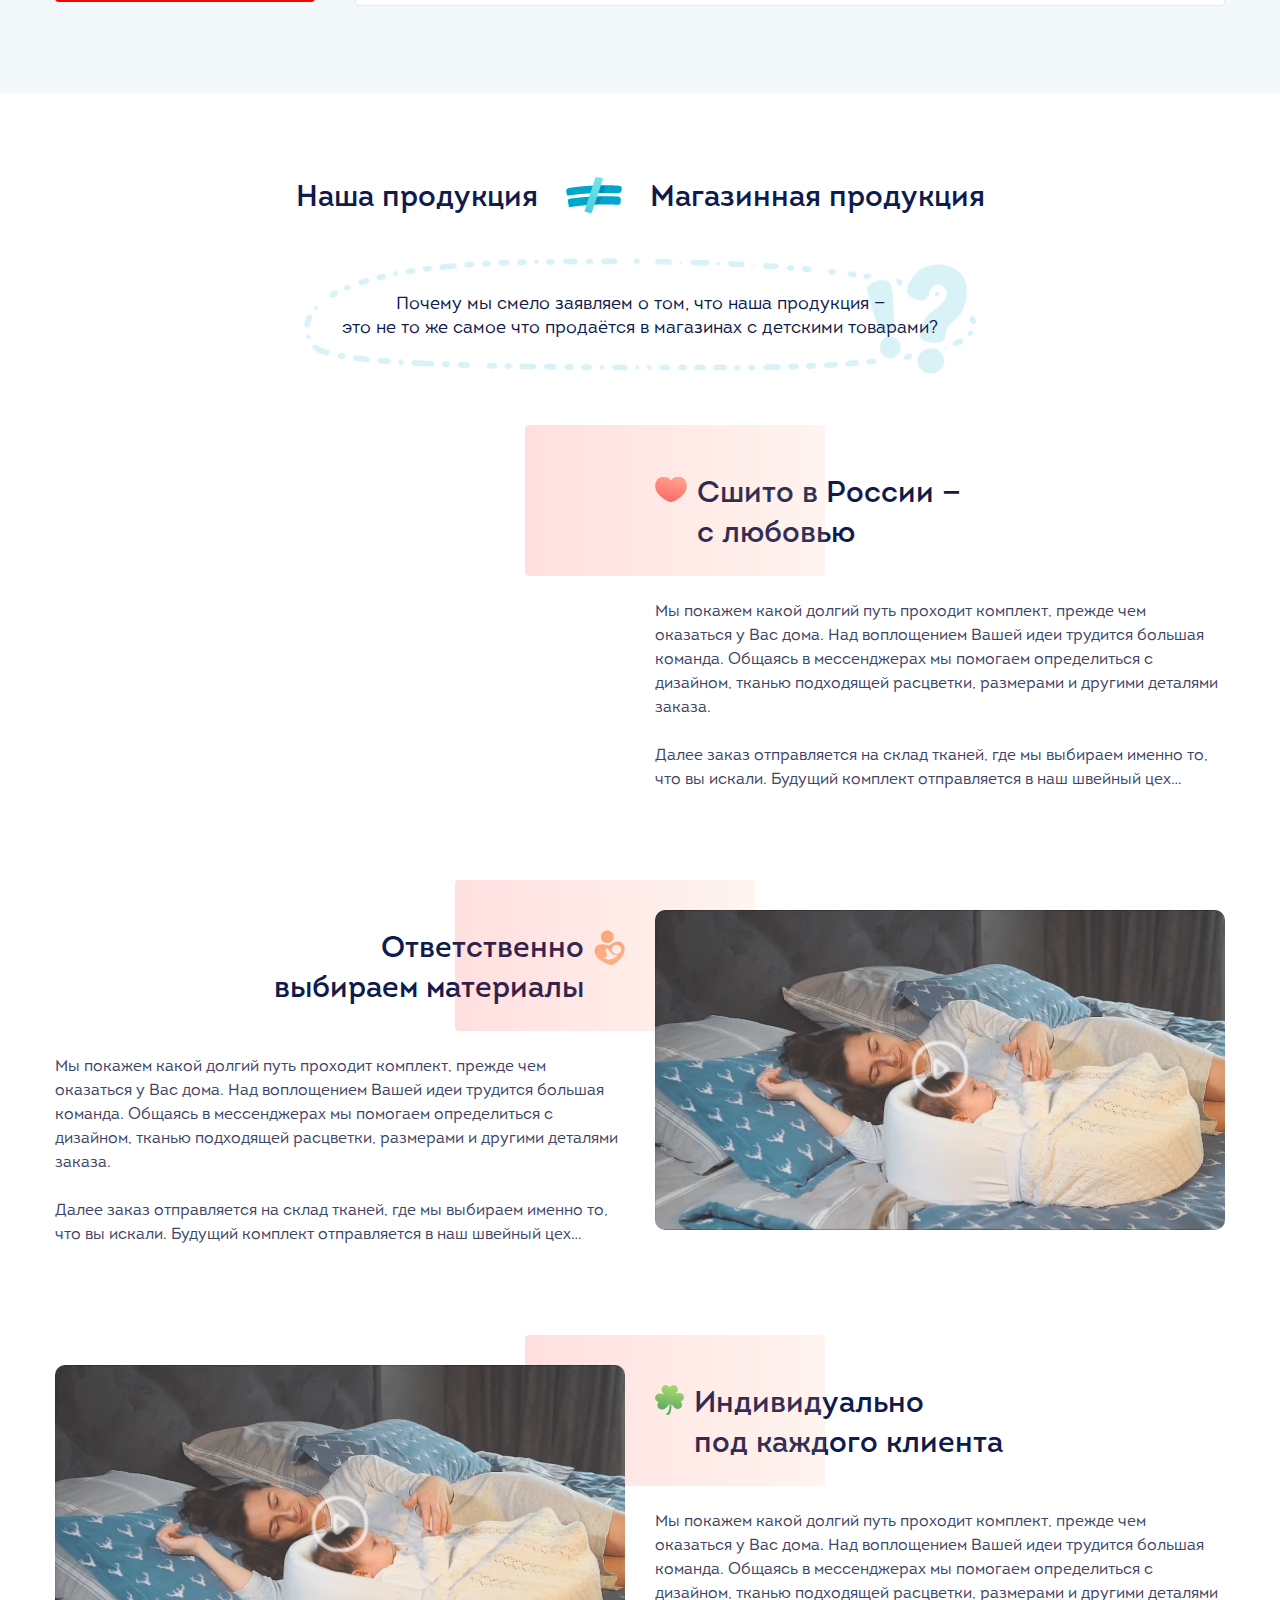
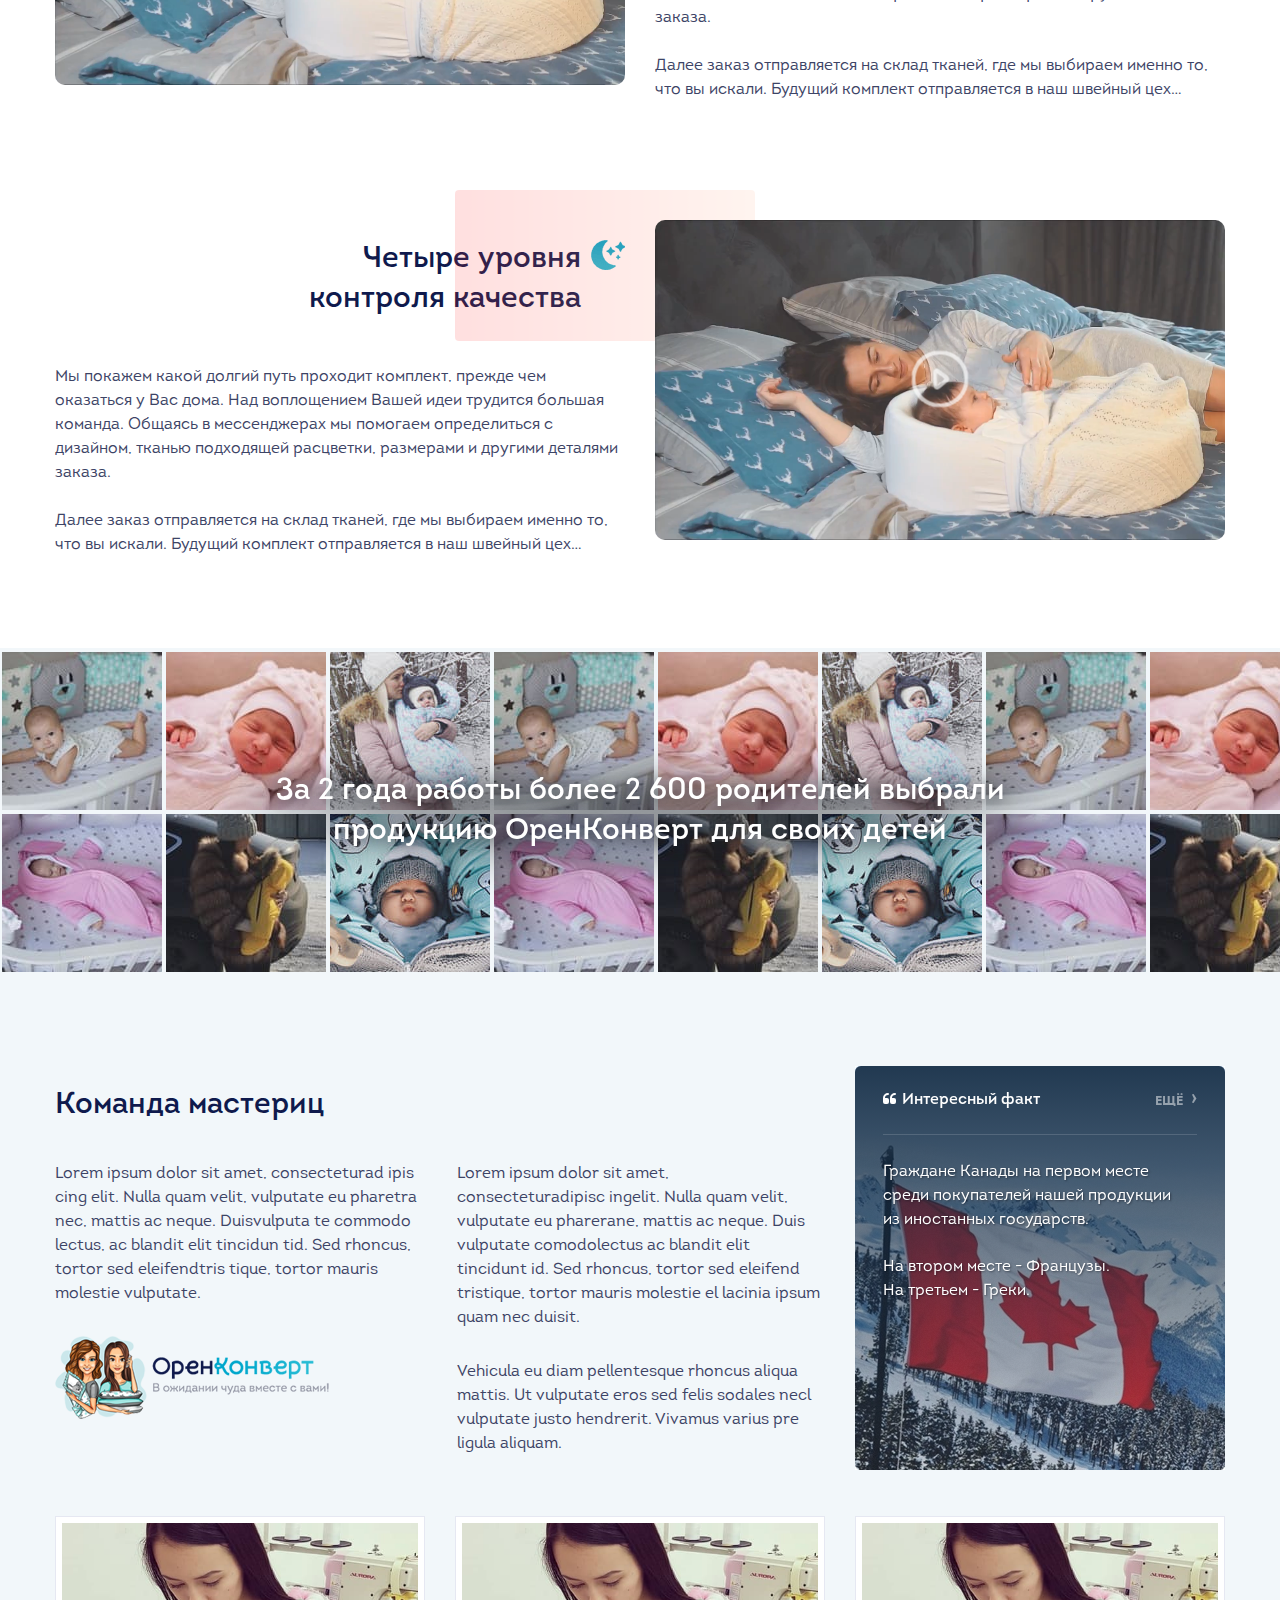
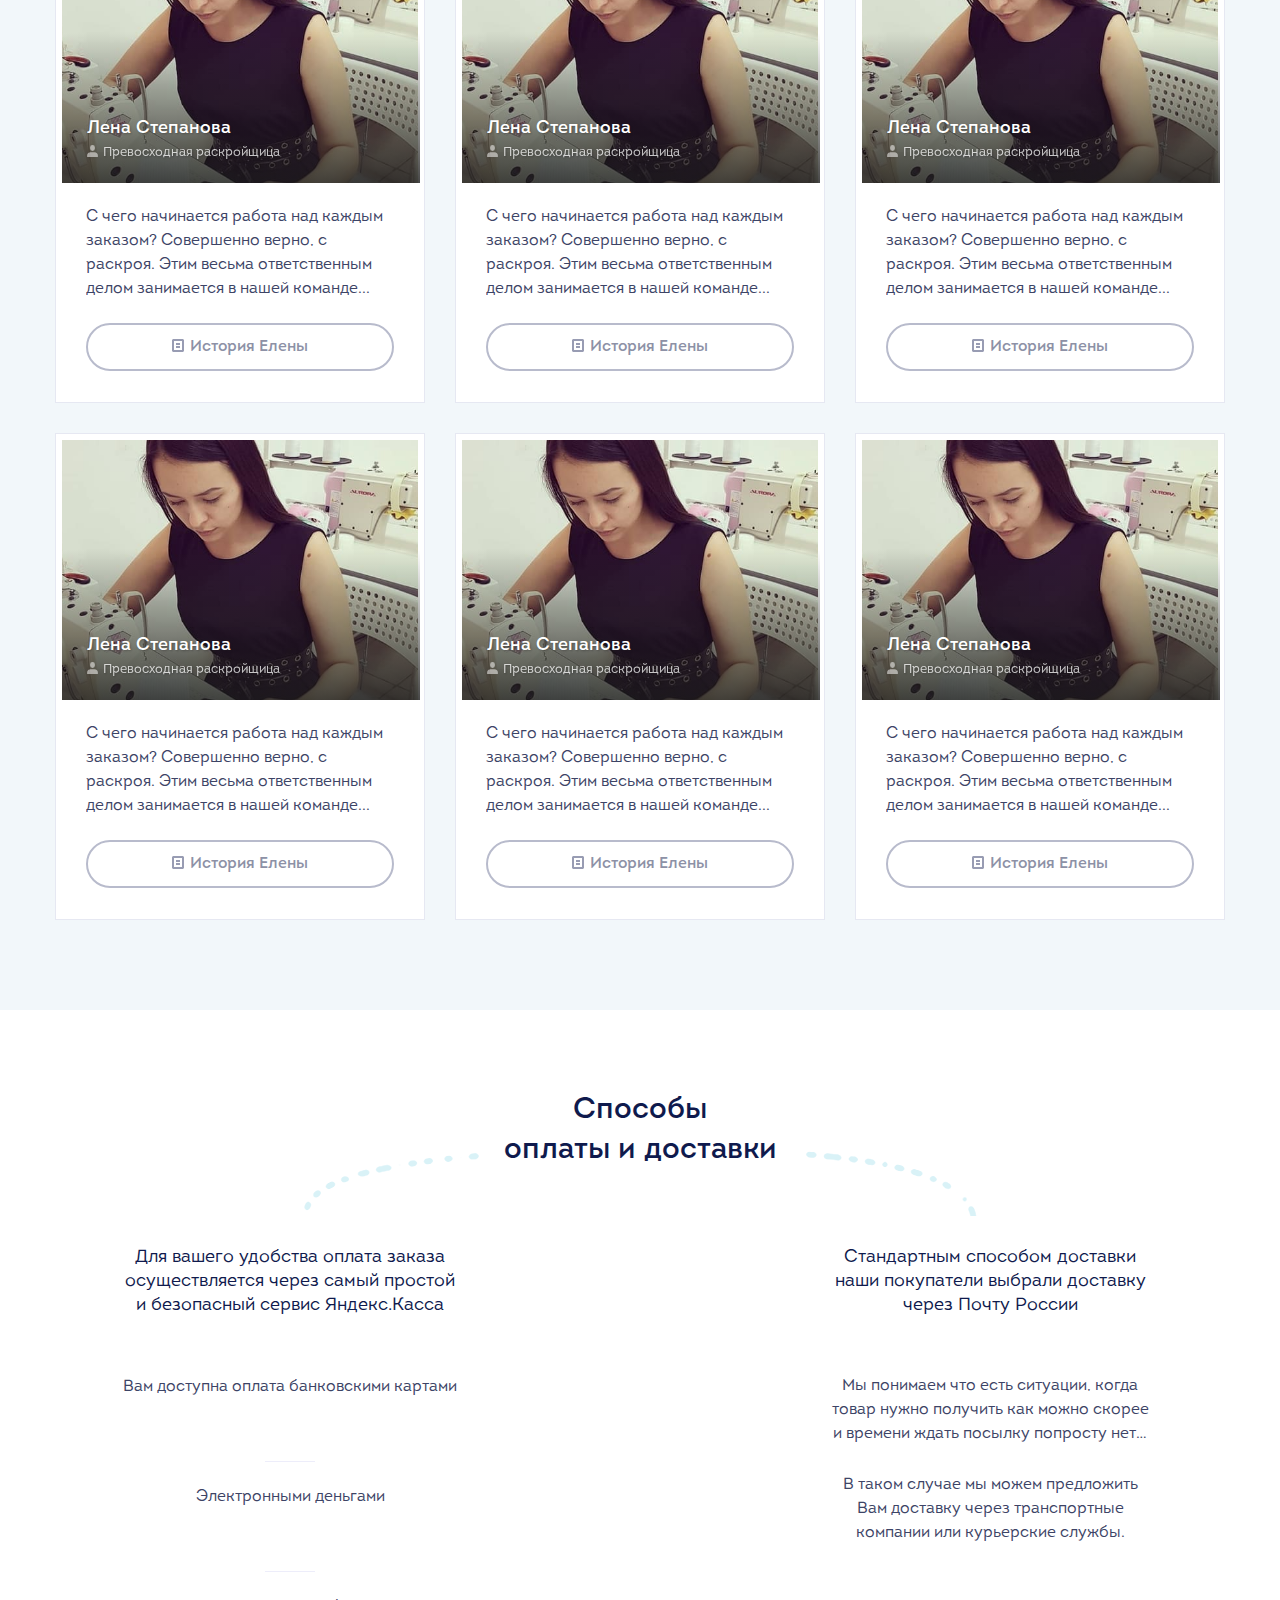
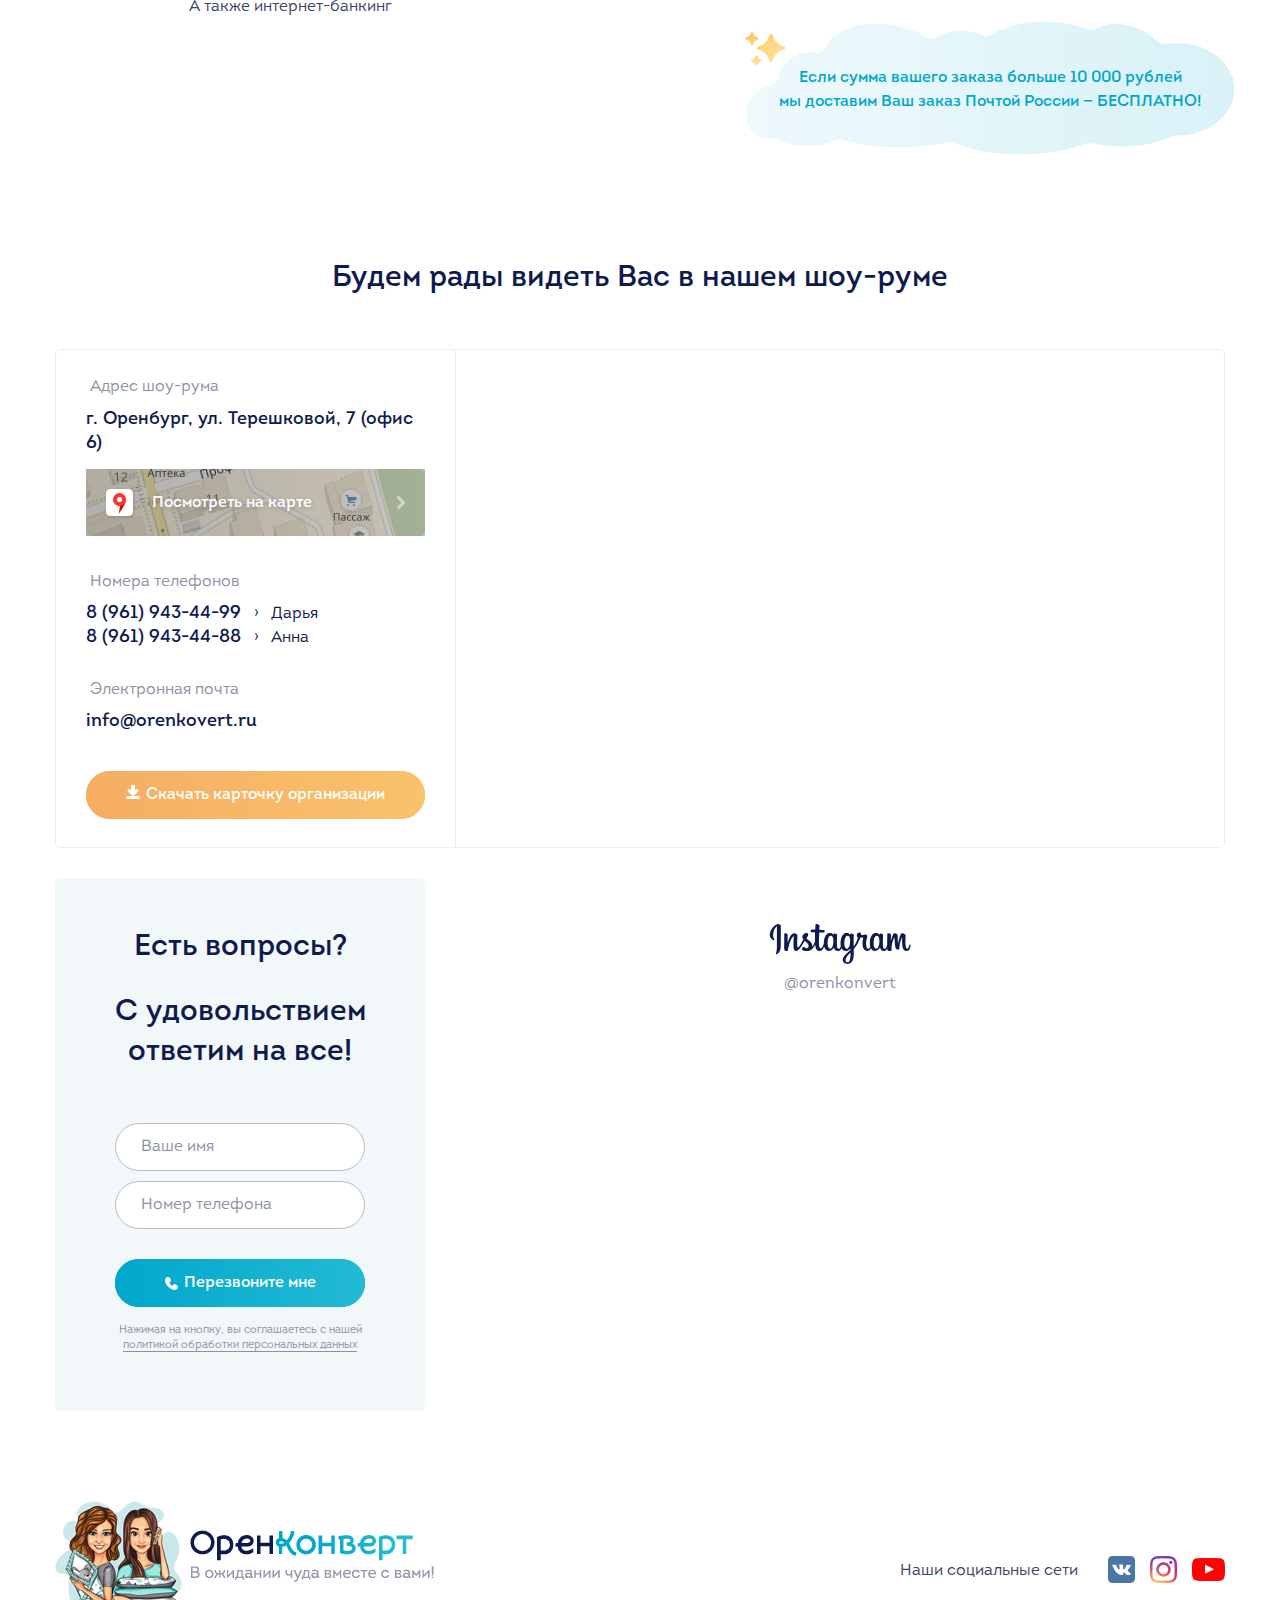
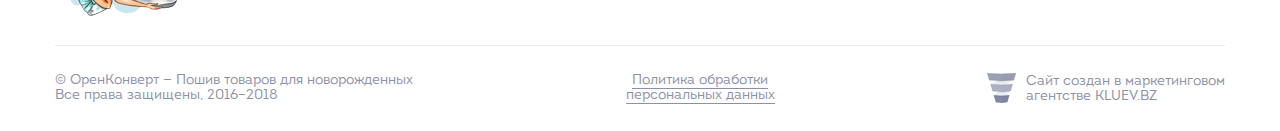
==== commit 1bb012c5: "Edited: count of loading images" ====
--- a/index.html
+++ b/index.html
@@ -119,107 +119,107 @@
 				<span class="text">Подскажем, ответим, объясним</span>
 			</div>
 
-			<div class="header_photos_initial" style="display: none">
-				<img src="img/header-images/1.jpg" alt="">
-				<img src="img/header-images/2.jpg" alt="">
-				<img src="img/header-images/3.jpg" alt="">
-				<img src="img/header-images/4.jpg" alt="">
-				<img src="img/header-images/5.jpg" alt="">
-				<img src="img/header-images/6.jpg" alt="">
-				<img src="img/header-images/7.jpg" alt="">
-				<img src="img/header-images/8.jpg" alt="">
-				<img src="img/header-images/9.jpg" alt="">
-				<img src="img/header-images/10.jpg" alt="">
-				<img src="img/header-images/11.jpg" alt="">
-				<img src="img/header-images/12.jpg" alt="">
-				<img src="img/header-images/13.jpg" alt="">
-				<img src="img/header-images/14.jpg" alt="">
-				<img src="img/header-images/15.jpg" alt="">
-				<img src="img/header-images/16.jpg" alt="">
-				<img src="img/header-images/17.jpg" alt="">
-				<img src="img/header-images/18.jpg" alt="">
-				<img src="img/header-images/19.jpg" alt="">
-				<img src="img/header-images/20.jpg" alt="">
-				<img src="img/header-images/21.jpg" alt="">
-				<img src="img/header-images/22.jpg" alt="">
-				<img src="img/header-images/23.jpg" alt="">
-				<img src="img/header-images/24.jpg" alt="">
-				<img src="img/header-images/25.jpg" alt="">
-				<img src="img/header-images/26.jpg" alt="">
-				<img src="img/header-images/27.jpg" alt="">
-				<img src="img/header-images/28.jpg" alt="">
-				<img src="img/header-images/29.jpg" alt="">
-				<img src="img/header-images/30.jpg" alt="">
-				<img src="img/header-images/31.jpg" alt="">
-				<img src="img/header-images/32.jpg" alt="">
-				<img src="img/header-images/33.jpg" alt="">
-				<img src="img/header-images/34.jpg" alt="">
-				<img src="img/header-images/35.jpg" alt="">
-				<img src="img/header-images/36.jpg" alt="">
-				<img src="img/header-images/37.jpg" alt="">
-				<img src="img/header-images/38.jpg" alt="">
-				<img src="img/header-images/39.jpg" alt="">
-				<img src="img/header-images/40.jpg" alt="">
-				<img src="img/header-images/41.jpg" alt="">
-				<img src="img/header-images/42.jpg" alt="">
-				<img src="img/header-images/43.jpg" alt="">
-				<img src="img/header-images/44.jpg" alt="">
-				<img src="img/header-images/45.jpg" alt="">
-				<img src="img/header-images/46.jpg" alt="">
-				<img src="img/header-images/47.jpg" alt="">
-				<img src="img/header-images/48.jpg" alt="">
-				<img src="img/header-images/49.jpg" alt="">
-				<img src="img/header-images/50.jpg" alt="">
-				<img src="img/header-images/51.jpg" alt="">
-				<img src="img/header-images/52.jpg" alt="">
-				<img src="img/header-images/53.jpg" alt="">
-				<img src="img/header-images/54.jpg" alt="">
-				<img src="img/header-images/55.jpg" alt="">
-				<img src="img/header-images/56.jpg" alt="">
-				<img src="img/header-images/57.jpg" alt="">
-				<img src="img/header-images/58.jpg" alt="">
-				<img src="img/header-images/59.jpg" alt="">
-				<img src="img/header-images/60.jpg" alt="">
-				<img src="img/header-images/61.jpg" alt="">
-				<img src="img/header-images/62.jpg" alt="">
-				<img src="img/header-images/63.jpg" alt="">
-				<img src="img/header-images/64.jpg" alt="">
-				<img src="img/header-images/65.jpg" alt="">
-				<img src="img/header-images/66.jpg" alt="">
-				<img src="img/header-images/67.jpg" alt="">
-				<img src="img/header-images/68.jpg" alt="">
-				<img src="img/header-images/69.jpg" alt="">
-				<img src="img/header-images/70.jpg" alt="">
-				<img src="img/header-images/71.jpg" alt="">
-				<img src="img/header-images/72.jpg" alt="">
-				<img src="img/header-images/73.jpg" alt="">
-				<img src="img/header-images/74.jpg" alt="">
-				<img src="img/header-images/75.jpg" alt="">
-				<img src="img/header-images/76.jpg" alt="">
-				<img src="img/header-images/77.jpg" alt="">
-				<img src="img/header-images/78.jpg" alt="">
-				<img src="img/header-images/79.jpg" alt="">
-				<img src="img/header-images/80.jpg" alt="">
-				<img src="img/header-images/81.jpg" alt="">
-				<img src="img/header-images/82.jpg" alt="">
-				<img src="img/header-images/83.jpg" alt="">
-				<img src="img/header-images/84.jpg" alt="">
-				<img src="img/header-images/85.jpg" alt="">
-				<img src="img/header-images/86.jpg" alt="">
-				<img src="img/header-images/87.jpg" alt="">
-				<img src="img/header-images/88.jpg" alt="">
-				<img src="img/header-images/89.jpg" alt="">
-				<img src="img/header-images/90.jpg" alt="">
-				<img src="img/header-images/91.jpg" alt="">
-				<img src="img/header-images/92.jpg" alt="">
-				<img src="img/header-images/93.jpg" alt="">
-				<img src="img/header-images/94.jpg" alt="">
-				<img src="img/header-images/95.jpg" alt="">
-				<img src="img/header-images/96.jpg" alt="">
-				<img src="img/header-images/97.jpg" alt="">
-				<img src="img/header-images/98.jpg" alt="">
-				<img src="img/header-images/99.jpg" alt="">
-				<img src="img/header-images/100.jpg" alt="">
+			<div class="header_photos_initial">
+				<img src="" alt="" data-src="img/header-images/1.jpg">
+				<img src="" alt="" data-src="img/header-images/2.jpg">
+				<img src="" alt="" data-src="img/header-images/3.jpg">
+				<img src="" alt="" data-src="img/header-images/4.jpg">
+				<img src="" alt="" data-src="img/header-images/5.jpg">
+				<img src="" alt="" data-src="img/header-images/6.jpg">
+				<img src="" alt="" data-src="img/header-images/7.jpg">
+				<img src="" alt="" data-src="img/header-images/8.jpg">
+				<img src="" alt="" data-src="img/header-images/9.jpg">
+				<img src="" alt="" data-src="img/header-images/10.jpg">
+				<img src="" alt="" data-src="img/header-images/11.jpg">
+				<img src="" alt="" data-src="img/header-images/12.jpg">
+				<img src="" alt="" data-src="img/header-images/13.jpg">
+				<img src="" alt="" data-src="img/header-images/14.jpg">
+				<img src="" alt="" data-src="img/header-images/15.jpg">
+				<img src="" alt="" data-src="img/header-images/16.jpg">
+				<img src="" alt="" data-src="img/header-images/17.jpg">
+				<img src="" alt="" data-src="img/header-images/18.jpg">
+				<img src="" alt="" data-src="img/header-images/19.jpg">
+				<img src="" alt="" data-src="img/header-images/20.jpg">
+				<img src="" alt="" data-src="img/header-images/21.jpg">
+				<img src="" alt="" data-src="img/header-images/22.jpg">
+				<img src="" alt="" data-src="img/header-images/23.jpg">
+				<img src="" alt="" data-src="img/header-images/24.jpg">
+				<img src="" alt="" data-src="img/header-images/25.jpg">
+				<img src="" alt="" data-src="img/header-images/26.jpg">
+				<img src="" alt="" data-src="img/header-images/27.jpg">
+				<img src="" alt="" data-src="img/header-images/28.jpg">
+				<img src="" alt="" data-src="img/header-images/29.jpg">
+				<img src="" alt="" data-src="img/header-images/30.jpg">
+				<img src="" alt="" data-src="img/header-images/31.jpg">
+				<img src="" alt="" data-src="img/header-images/32.jpg">
+				<img src="" alt="" data-src="img/header-images/33.jpg">
+				<img src="" alt="" data-src="img/header-images/34.jpg">
+				<img src="" alt="" data-src="img/header-images/35.jpg">
+				<img src="" alt="" data-src="img/header-images/36.jpg">
+				<img src="" alt="" data-src="img/header-images/37.jpg">
+				<img src="" alt="" data-src="img/header-images/38.jpg">
+				<img src="" alt="" data-src="img/header-images/39.jpg">
+				<img src="" alt="" data-src="img/header-images/40.jpg">
+				<img src="" alt="" data-src="img/header-images/41.jpg">
+				<img src="" alt="" data-src="img/header-images/42.jpg">
+				<img src="" alt="" data-src="img/header-images/43.jpg">
+				<img src="" alt="" data-src="img/header-images/44.jpg">
+				<img src="" alt="" data-src="img/header-images/45.jpg">
+				<img src="" alt="" data-src="img/header-images/46.jpg">
+				<img src="" alt="" data-src="img/header-images/47.jpg">
+				<img src="" alt="" data-src="img/header-images/48.jpg">
+				<img src="" alt="" data-src="img/header-images/49.jpg">
+				<img src="" alt="" data-src="img/header-images/50.jpg">
+				<img src="" alt="" data-src="img/header-images/51.jpg">
+				<img src="" alt="" data-src="img/header-images/52.jpg">
+				<img src="" alt="" data-src="img/header-images/53.jpg">
+				<img src="" alt="" data-src="img/header-images/54.jpg">
+				<img src="" alt="" data-src="img/header-images/55.jpg">
+				<img src="" alt="" data-src="img/header-images/56.jpg">
+				<img src="" alt="" data-src="img/header-images/57.jpg">
+				<img src="" alt="" data-src="img/header-images/58.jpg">
+				<img src="" alt="" data-src="img/header-images/59.jpg">
+				<img src="" alt="" data-src="img/header-images/60.jpg">
+				<img src="" alt="" data-src="img/header-images/61.jpg">
+				<img src="" alt="" data-src="img/header-images/62.jpg">
+				<img src="" alt="" data-src="img/header-images/63.jpg">
+				<img src="" alt="" data-src="img/header-images/64.jpg">
+				<img src="" alt="" data-src="img/header-images/65.jpg">
+				<img src="" alt="" data-src="img/header-images/66.jpg">
+				<img src="" alt="" data-src="img/header-images/67.jpg">
+				<img src="" alt="" data-src="img/header-images/68.jpg">
+				<img src="" alt="" data-src="img/header-images/69.jpg">
+				<img src="" alt="" data-src="img/header-images/70.jpg">
+				<img src="" alt="" data-src="img/header-images/71.jpg">
+				<img src="" alt="" data-src="img/header-images/72.jpg">
+				<img src="" alt="" data-src="img/header-images/73.jpg">
+				<img src="" alt="" data-src="img/header-images/74.jpg">
+				<img src="" alt="" data-src="img/header-images/75.jpg">
+				<img src="" alt="" data-src="img/header-images/76.jpg">
+				<img src="" alt="" data-src="img/header-images/77.jpg">
+				<img src="" alt="" data-src="img/header-images/78.jpg">
+				<img src="" alt="" data-src="img/header-images/79.jpg">
+				<img src="" alt="" data-src="img/header-images/80.jpg">
+				<img src="" alt="" data-src="img/header-images/81.jpg">
+				<img src="" alt="" data-src="img/header-images/82.jpg">
+				<img src="" alt="" data-src="img/header-images/83.jpg">
+				<img src="" alt="" data-src="img/header-images/84.jpg">
+				<img src="" alt="" data-src="img/header-images/85.jpg">
+				<img src="" alt="" data-src="img/header-images/86.jpg">
+				<img src="" alt="" data-src="img/header-images/87.jpg">
+				<img src="" alt="" data-src="img/header-images/88.jpg">
+				<img src="" alt="" data-src="img/header-images/89.jpg">
+				<img src="" alt="" data-src="img/header-images/90.jpg">
+				<img src="" alt="" data-src="img/header-images/91.jpg">
+				<img src="" alt="" data-src="img/header-images/92.jpg">
+				<img src="" alt="" data-src="img/header-images/93.jpg">
+				<img src="" alt="" data-src="img/header-images/94.jpg">
+				<img src="" alt="" data-src="img/header-images/95.jpg">
+				<img src="" alt="" data-src="img/header-images/96.jpg">
+				<img src="" alt="" data-src="img/header-images/97.jpg">
+				<img src="" alt="" data-src="img/header-images/98.jpg">
+				<img src="" alt="" data-src="img/header-images/99.jpg">
+				<img src="" alt="" data-src="img/header-images/100.jpg">
 			</div>
 
 			<div class="header__photos-grid">
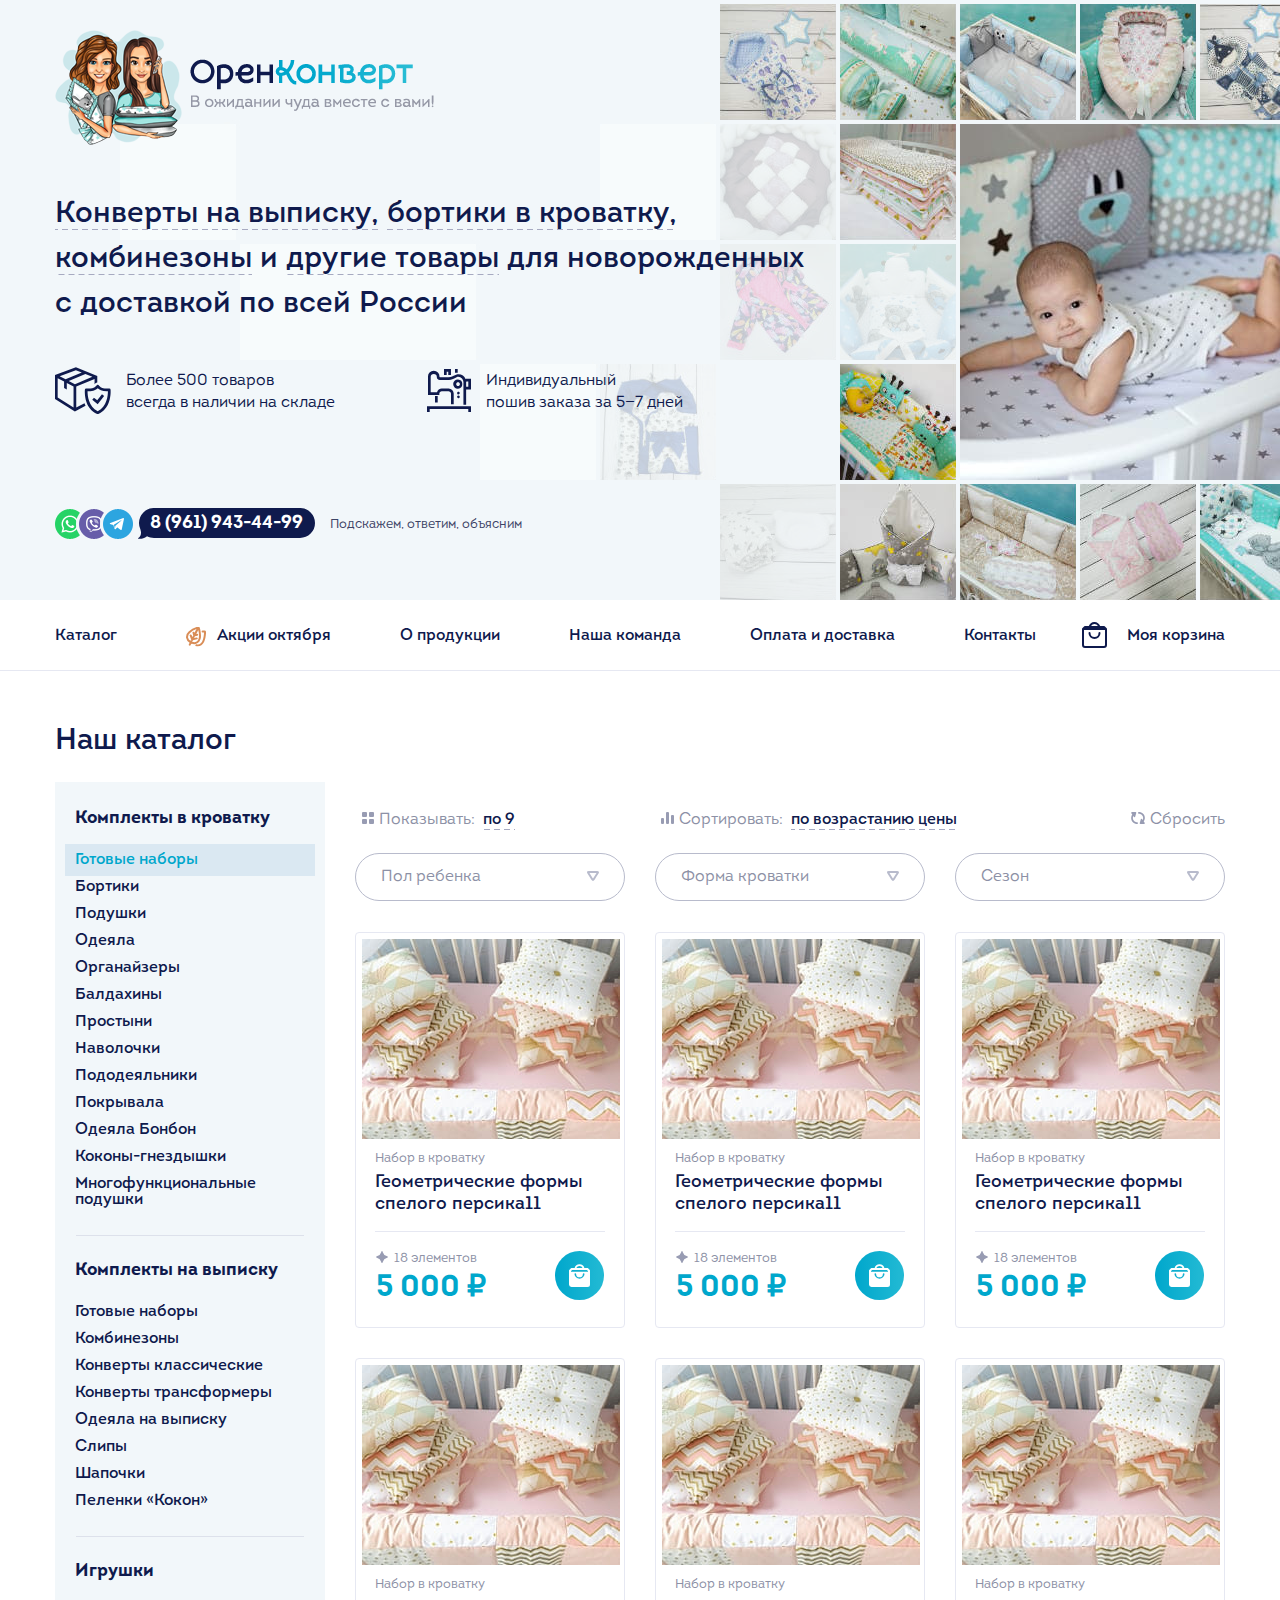
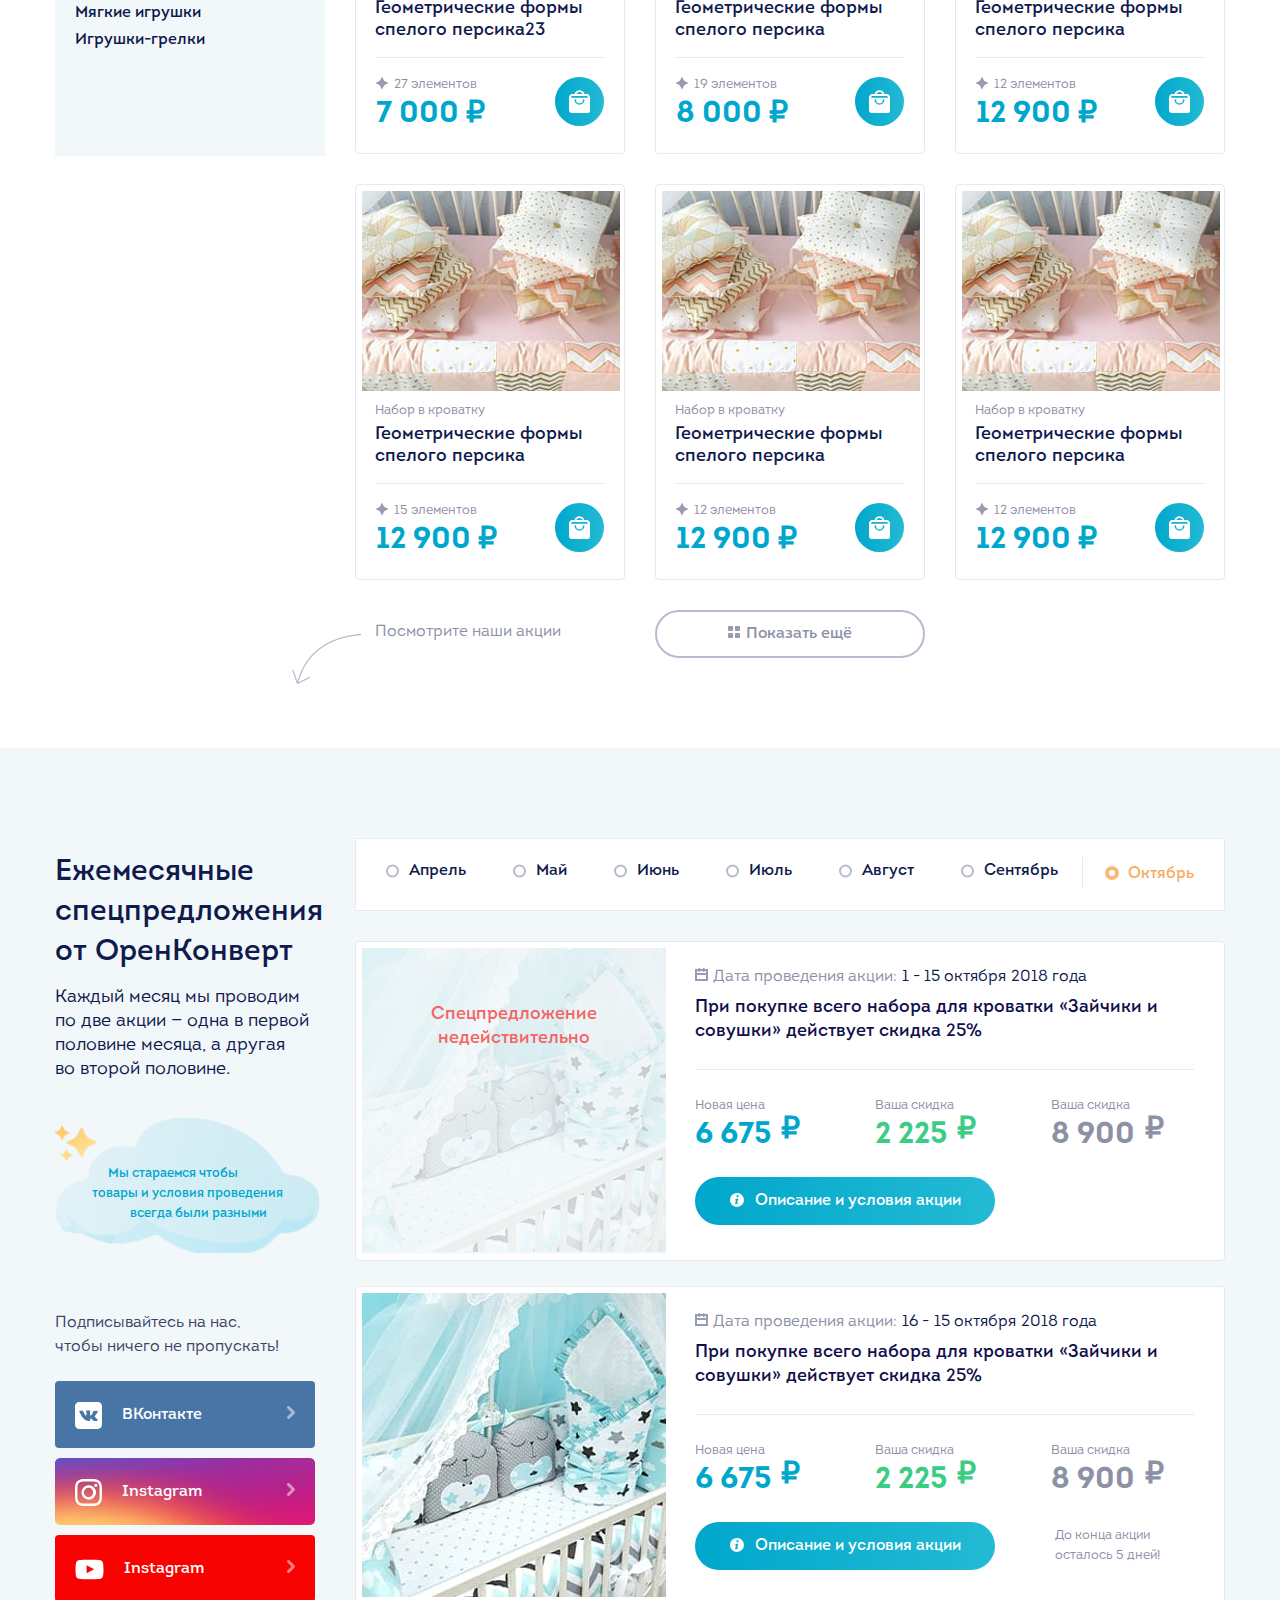
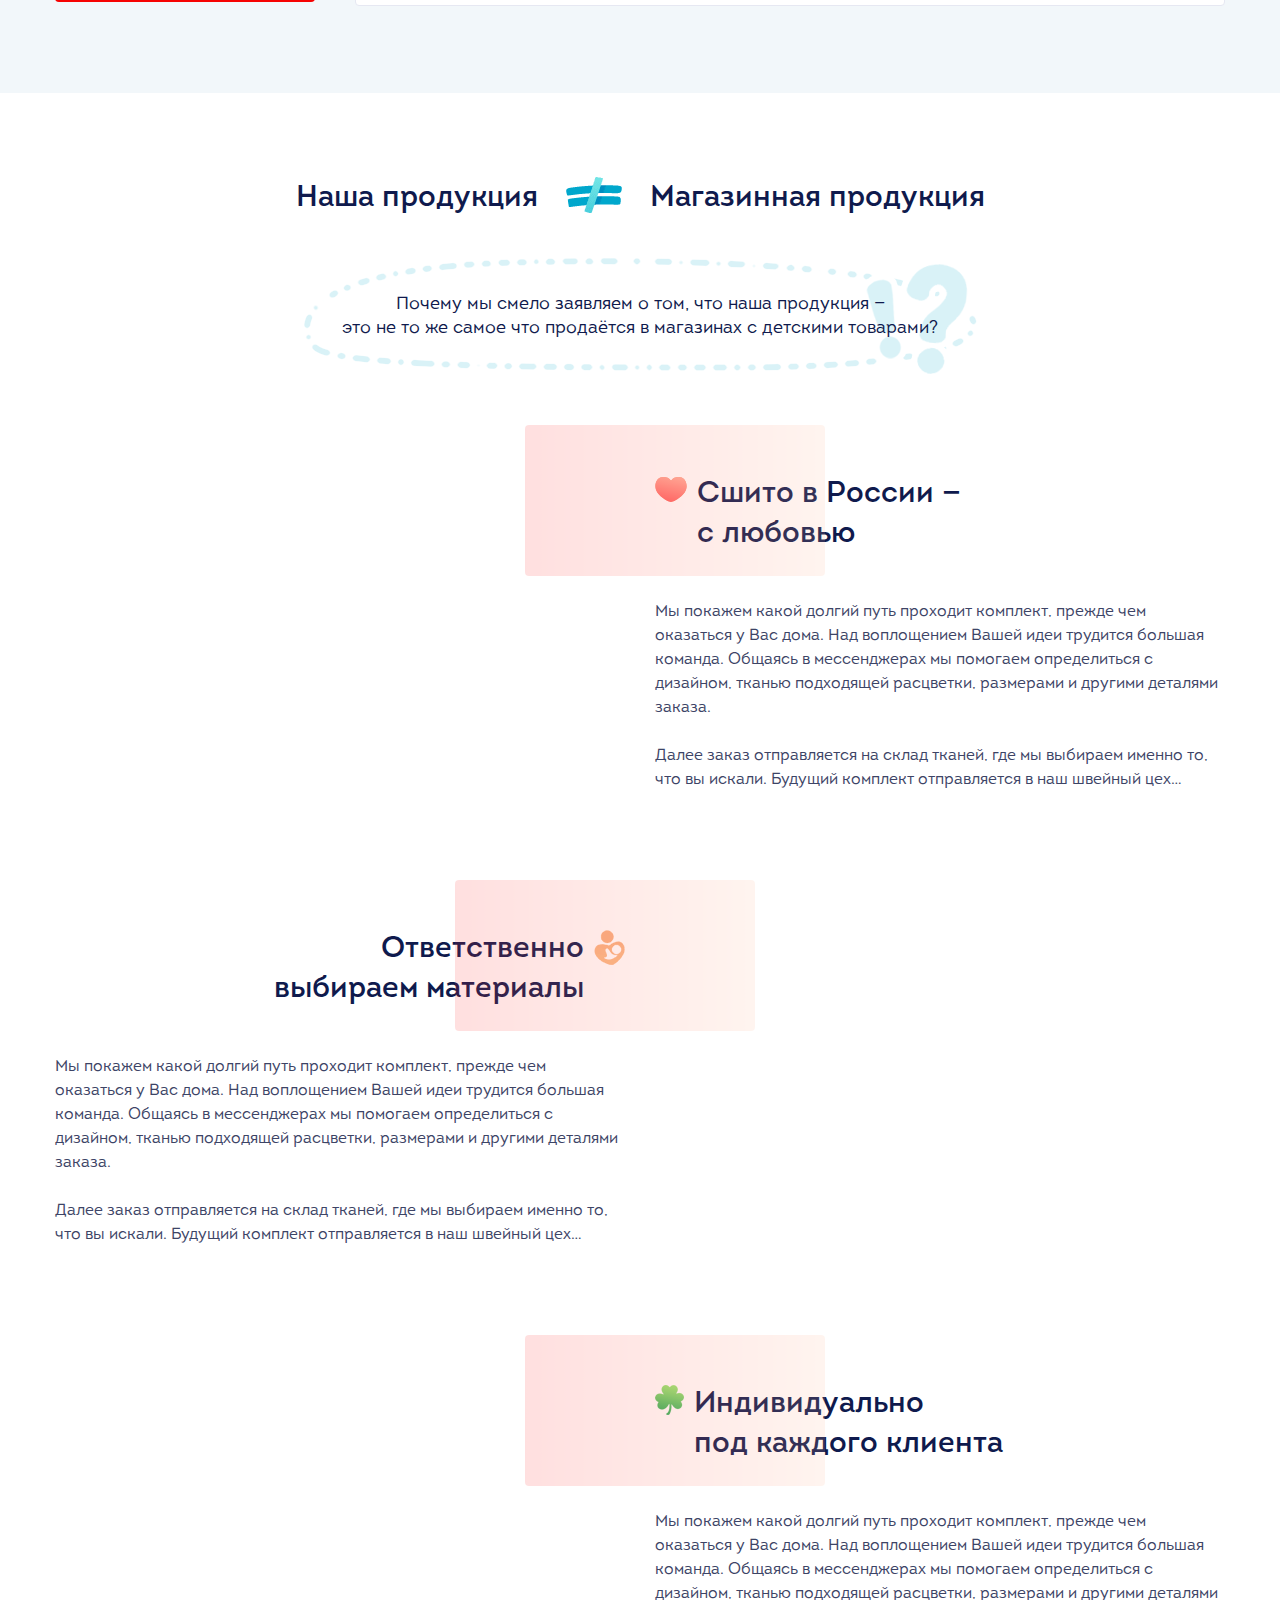
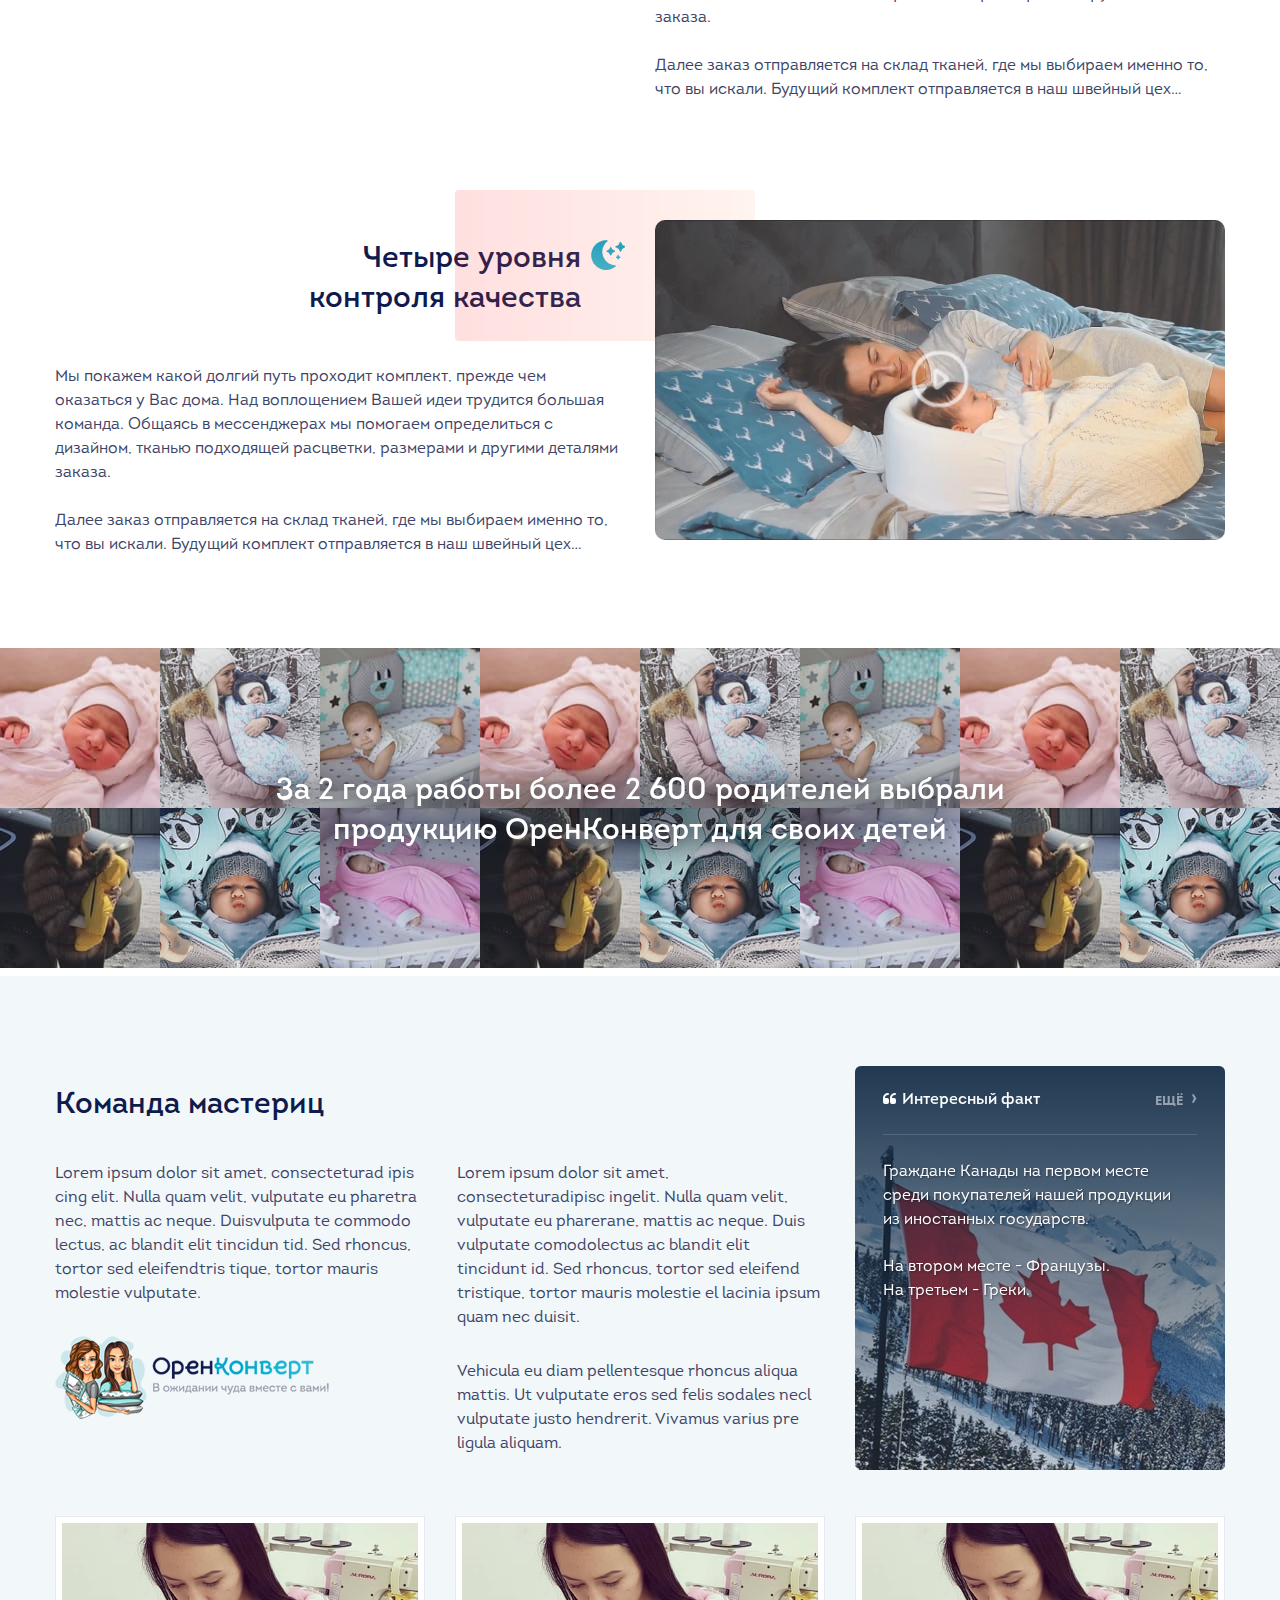
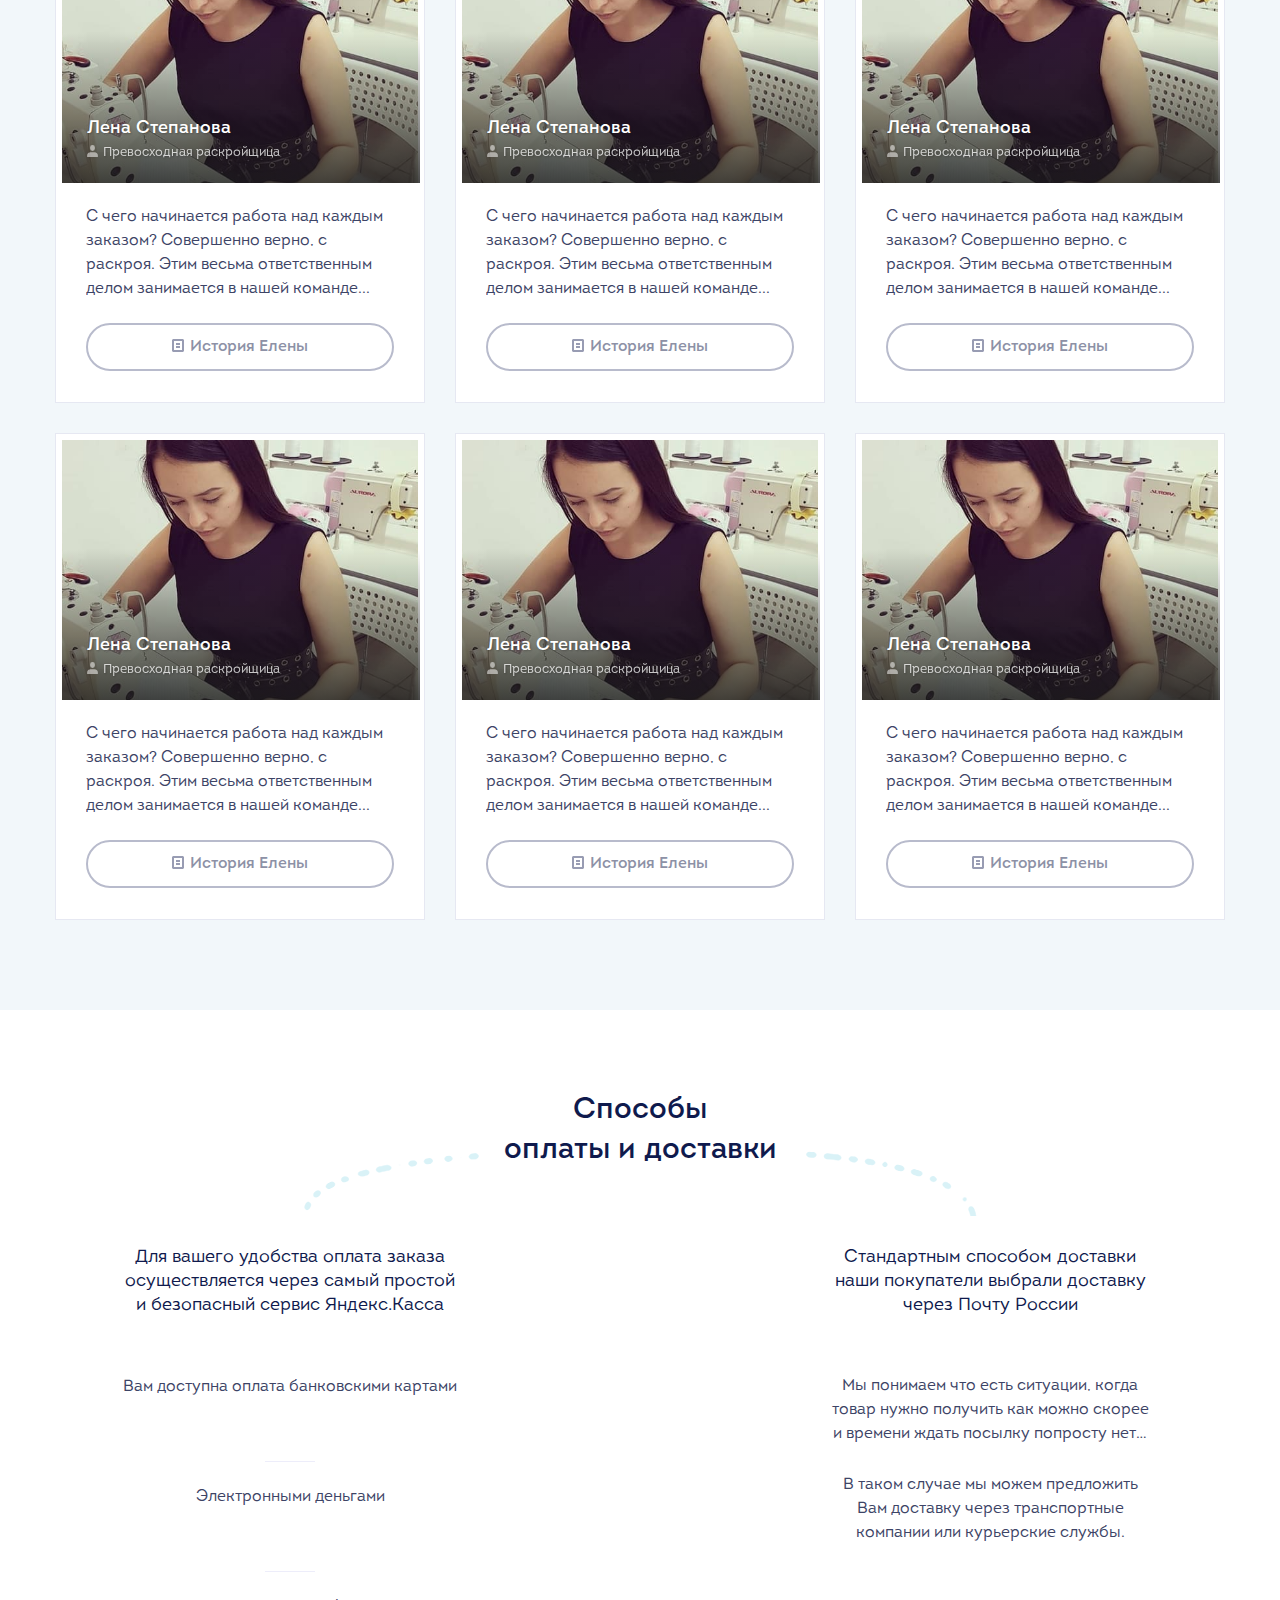
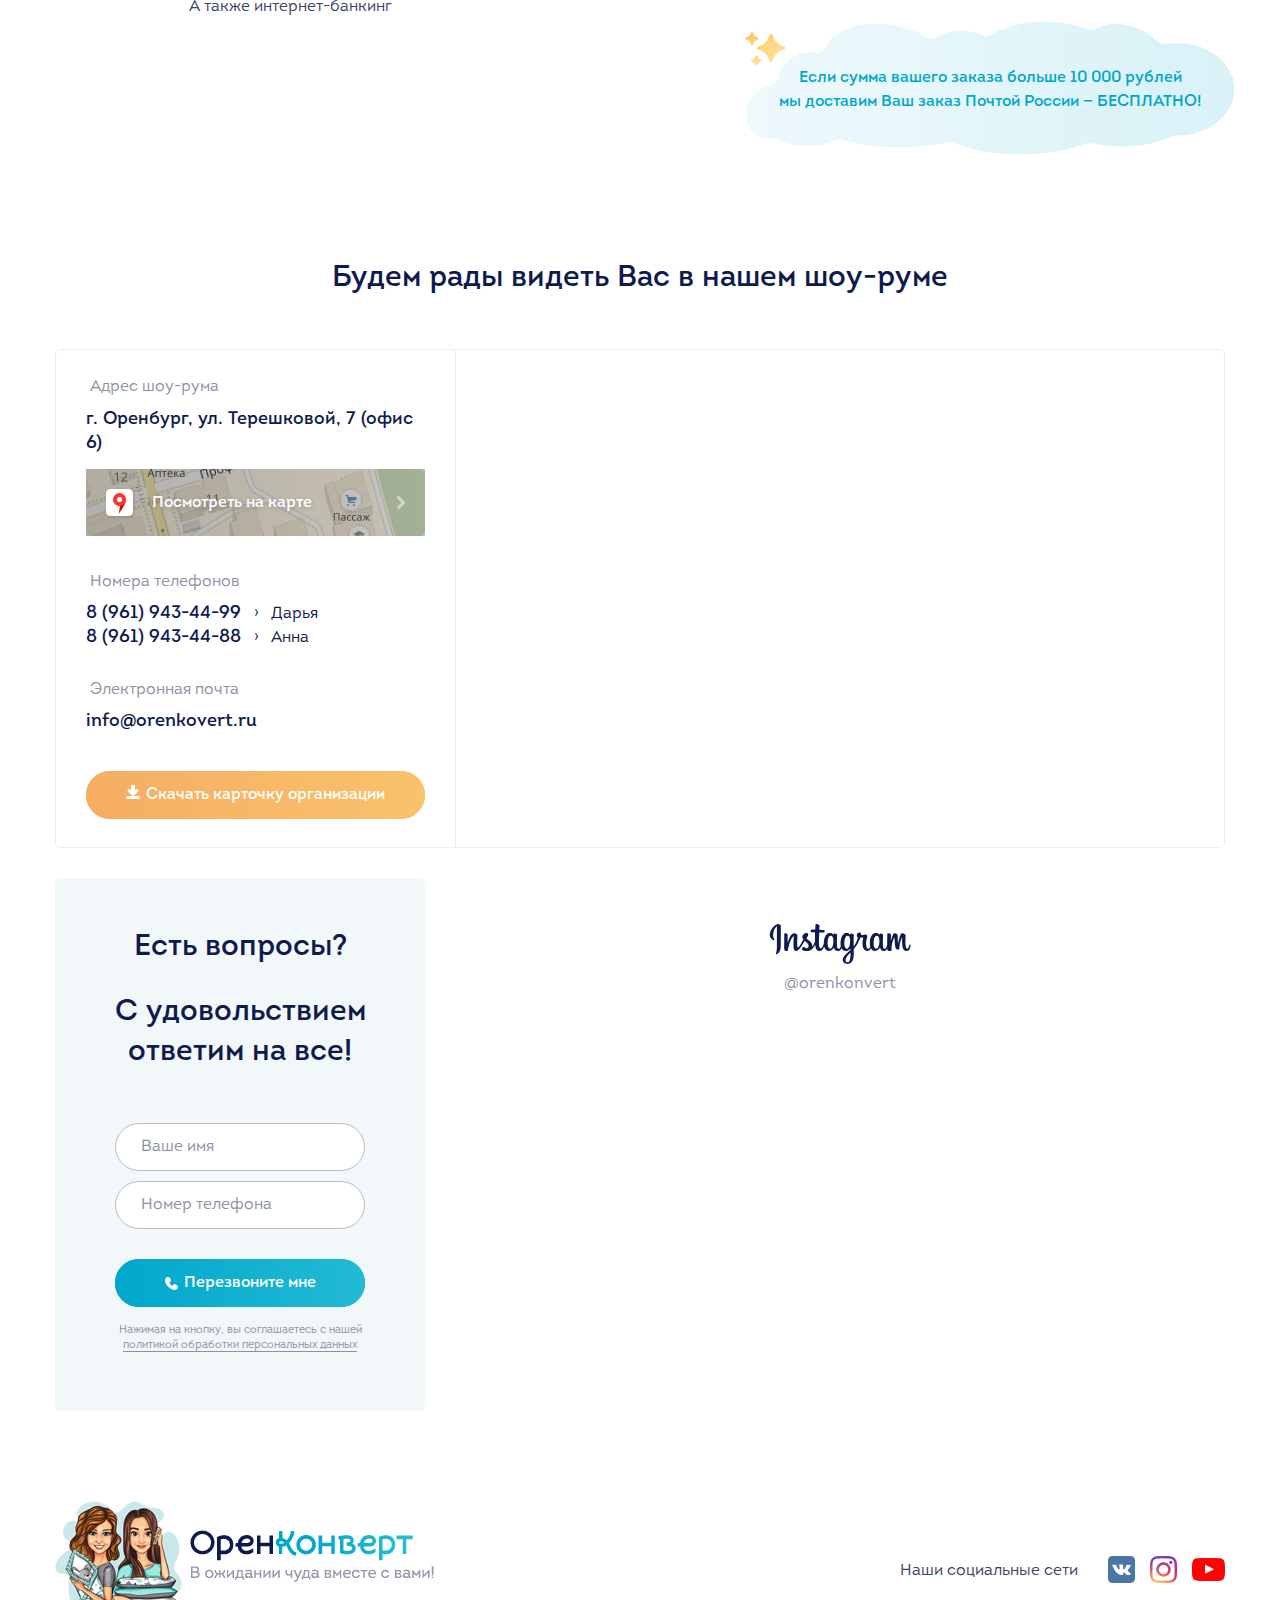
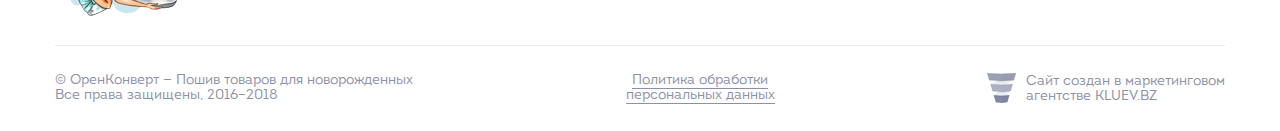
==== commit 62191ebe: "Added infinte scroll" ====
--- a/index.html
+++ b/index.html
@@ -119,7 +119,7 @@
 				<span class="text">Подскажем, ответим, объясним</span>
 			</div>
 
-			<div class="header_photos_initial">
+			<div class="header_photos_initial" style="display: none">
 				<img src="" alt="" data-src="img/header-images/1.jpg">
 				<img src="" alt="" data-src="img/header-images/2.jpg">
 				<img src="" alt="" data-src="img/header-images/3.jpg">
@@ -1897,8 +1897,8 @@
 	<section class="image-line">
 		<h2>За 2 года работы более 2 600 родителей выбрали <br>
 		продукцию ОренКонверт для своих детей</h2>
-		<div class="scroller">
-			<ul>
+		<div class="scrollers">
+			<ul class="infinte-scroll">
 				<li>
 					<img data-src="img/line-images/1.jpg" src="#" alt="" class="image-lines">
 					<img data-src="img/line-images/2.jpg" src="#" alt="" class="image-lines">
@@ -1936,68 +1936,12 @@
 					<img data-src="img/line-images/6.jpg" src="#" alt="" class="image-lines">
 				</li>
 				<li>
-					<img data-src="img/line-images/1.jpg" src="#" alt="" class="image-lines">
-					<img data-src="img/line-images/2.jpg" src="#" alt="" class="image-lines">
-				</li>
-				<li>
-					<img data-src="img/line-images/3.jpg" src="#" alt="" class="image-lines">
-					<img data-src="img/line-images/4.jpg" src="#" alt="" class="image-lines">
+					<img data-src="img/line-images/5.jpg" src="#" alt="" class="image-lines">
+					<img data-src="img/line-images/6.jpg" src="#" alt="" class="image-lines">
 				</li>
 				<li>
 					<img data-src="img/line-images/5.jpg" src="#" alt="" class="image-lines">
 					<img data-src="img/line-images/6.jpg" src="#" alt="" class="image-lines">
-				</li>
-				<li>
-					<img data-src="img/line-images/1.jpg" src="#" alt="" class="image-lines">
-					<img data-src="img/line-images/2.jpg" src="#" alt="" class="image-lines">
-				</li>
-				<li>
-					<img data-src="img/line-images/3.jpg" src="#" alt="" class="image-lines">
-					<img data-src="img/line-images/4.jpg" src="#" alt="" class="image-lines">
-				</li>
-				<li>
-					<img data-src="img/line-images/5.jpg" src="#" alt="" class="image-lines">
-					<img data-src="img/line-images/6.jpg" src="#" alt="" class="image-lines">
-				</li>
-				<li>
-					<img data-src="img/line-images/1.jpg" src="#" alt="" class="image-lines">
-					<img data-src="img/line-images/2.jpg" src="#" alt="" class="image-lines">
-				</li>
-				<li>
-					<img data-src="img/line-images/3.jpg" src="#" alt="" class="image-lines">
-					<img data-src="img/line-images/4.jpg" src="#" alt="" class="image-lines">
-				</li>
-				<li>
-					<img data-src="img/line-images/5.jpg" src="#" alt="" class="image-lines">
-					<img data-src="img/line-images/6.jpg" src="#" alt="" class="image-lines">
-				</li>
-				<li>
-					<img data-src="img/line-images/1.jpg" src="#" alt="" class="image-lines">
-					<img data-src="img/line-images/2.jpg" src="#" alt="" class="image-lines">
-				</li>
-				<li>
-					<img data-src="img/line-images/3.jpg" src="#" alt="" class="image-lines">
-					<img data-src="img/line-images/4.jpg" src="#" alt="" class="image-lines">
-				</li>
-				<li>
-					<img data-src="img/line-images/5.jpg" src="#" alt="" class="image-lines">
-					<img data-src="img/line-images/6.jpg" src="#" alt="" class="image-lines">
-				</li>
-				<li>
-					<img data-src="img/line-images/1.jpg" src="#" alt="" class="image-lines">
-					<img data-src="img/line-images/2.jpg" src="#" alt="" class="image-lines">
-				</li>
-				<li>
-					<img data-src="img/line-images/3.jpg" src="#" alt="" class="image-lines">
-					<img data-src="img/line-images/4.jpg" src="#" alt="" class="image-lines">
-				</li>
-				<li>
-					<img data-src="img/line-images/5.jpg" src="#" alt="" class="image-lines">
-					<img data-src="img/line-images/6.jpg" src="#" alt="" class="image-lines">
-				</li>
-				<li>
-					<img data-src="img/line-images/1.jpg" src="#" alt="" class="image-lines">
-					<img data-src="img/line-images/2.jpg" src="#" alt="" class="image-lines">
 				</li>
 			</ul>
 		</div>
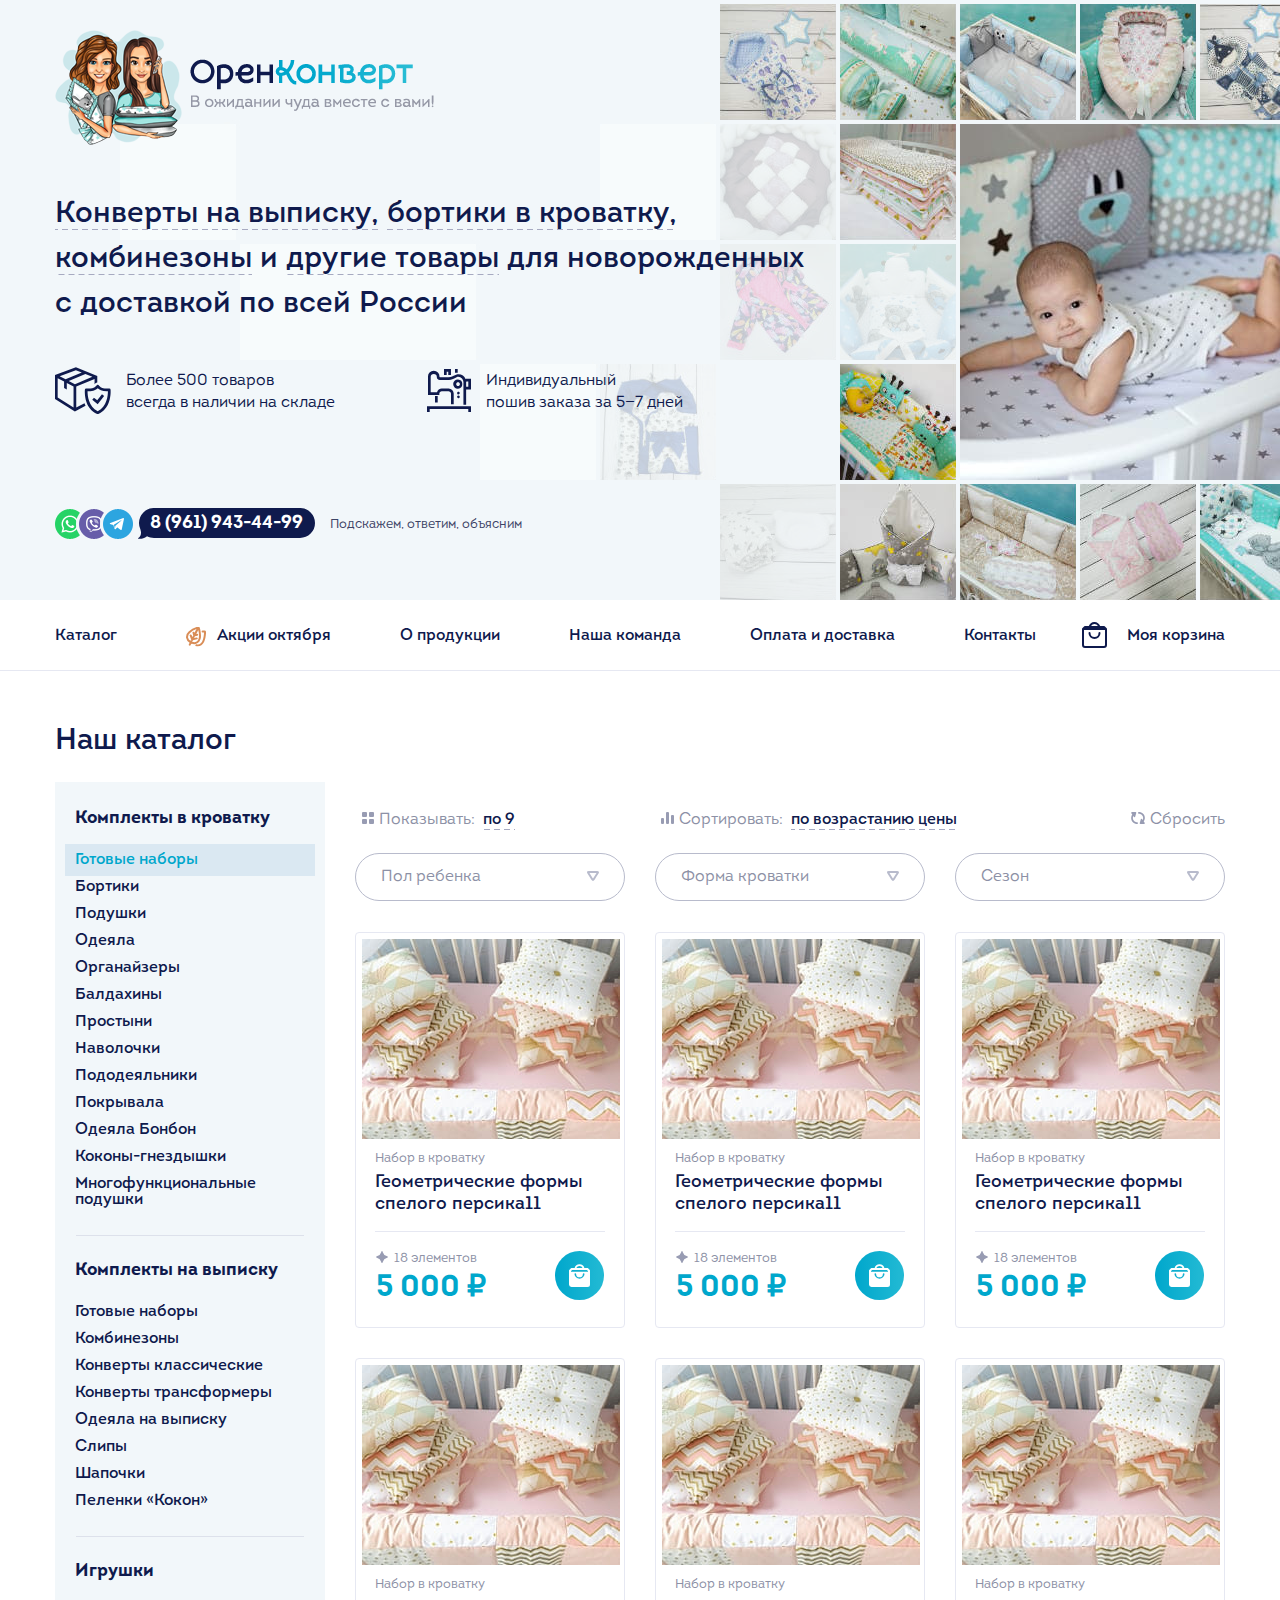
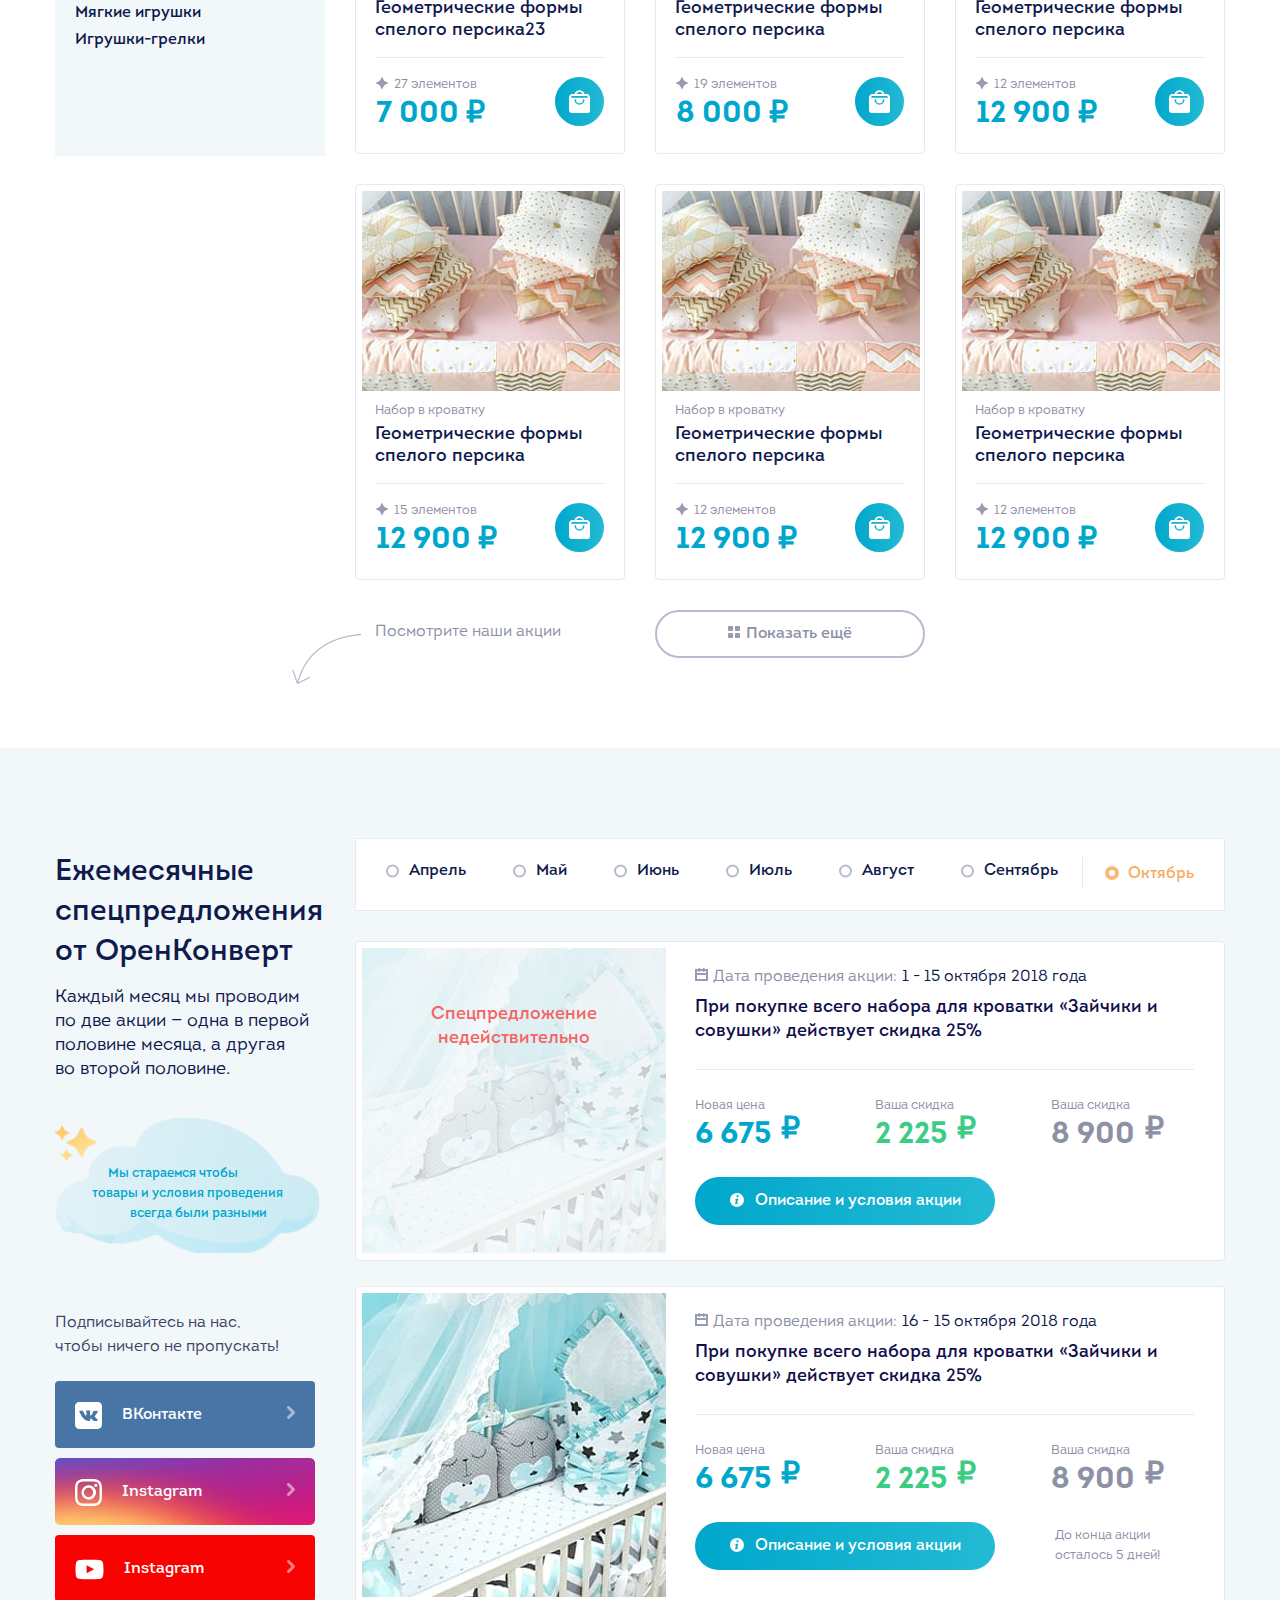
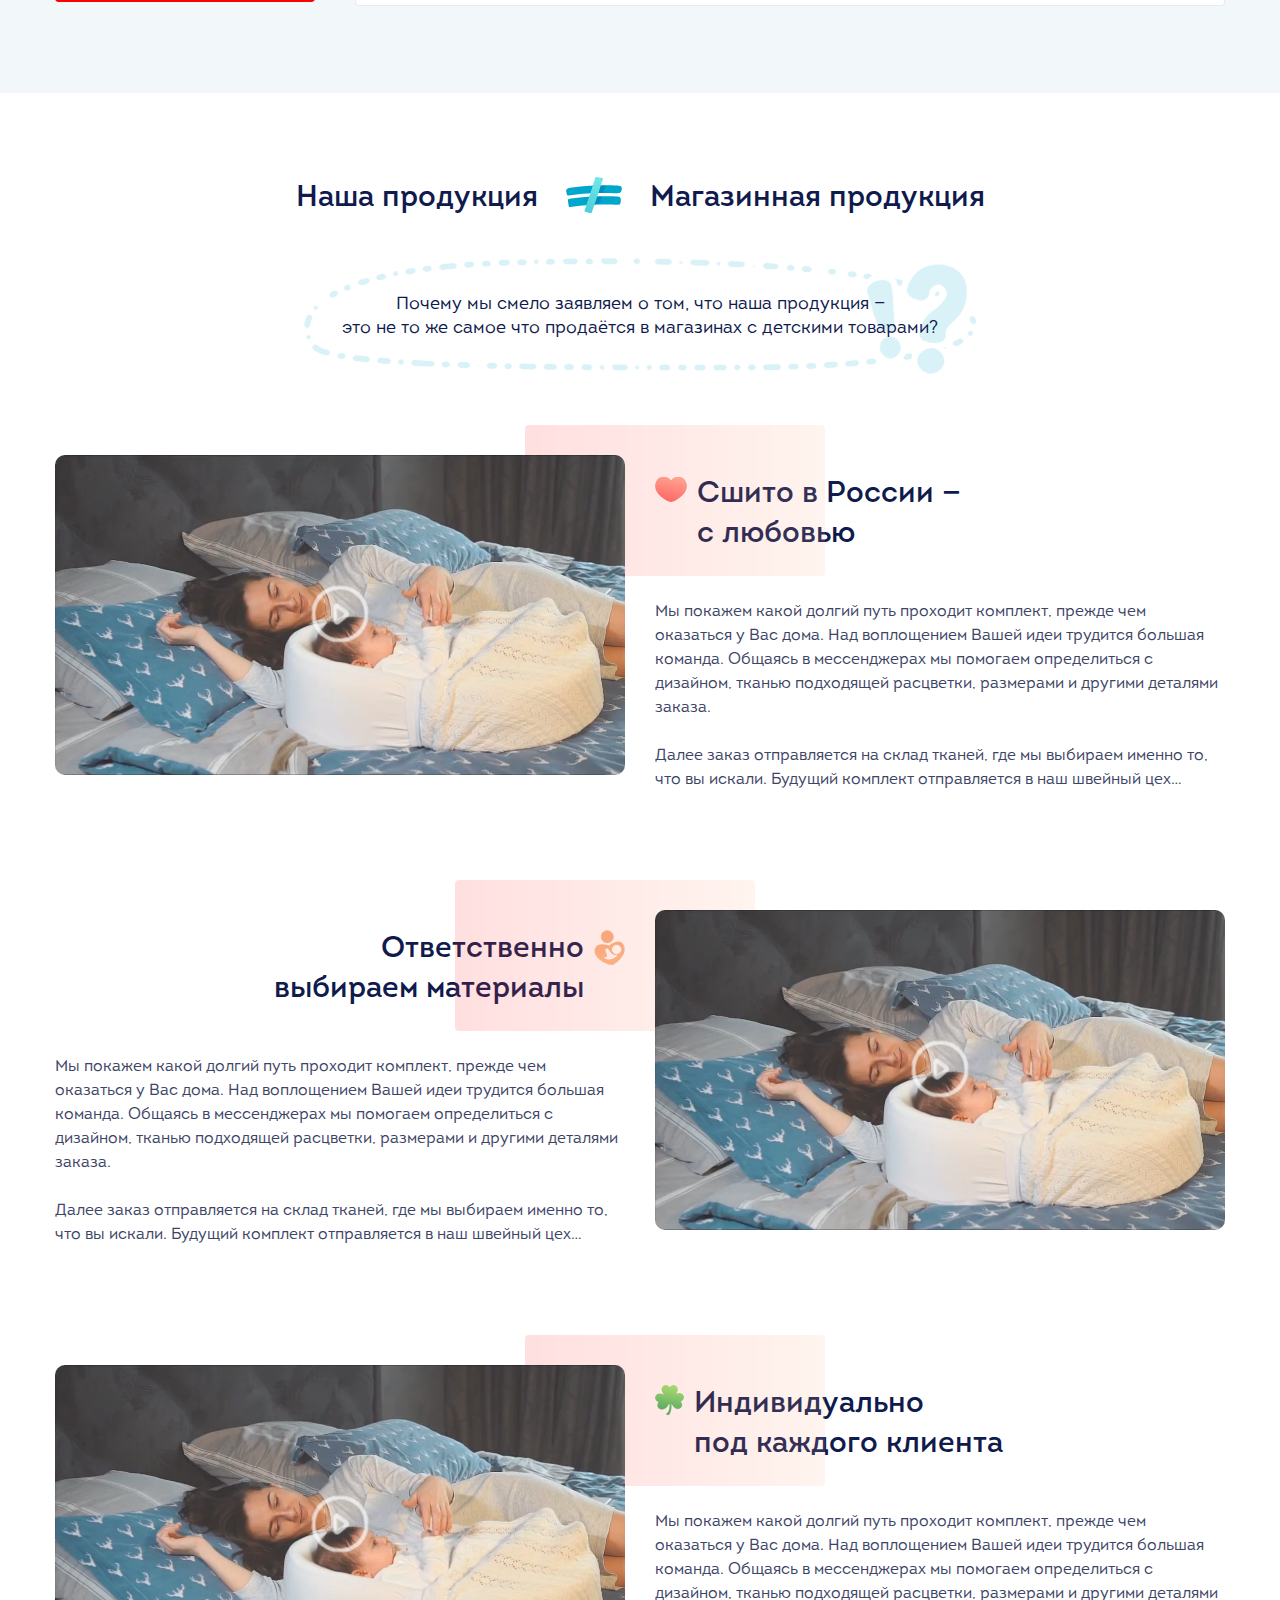
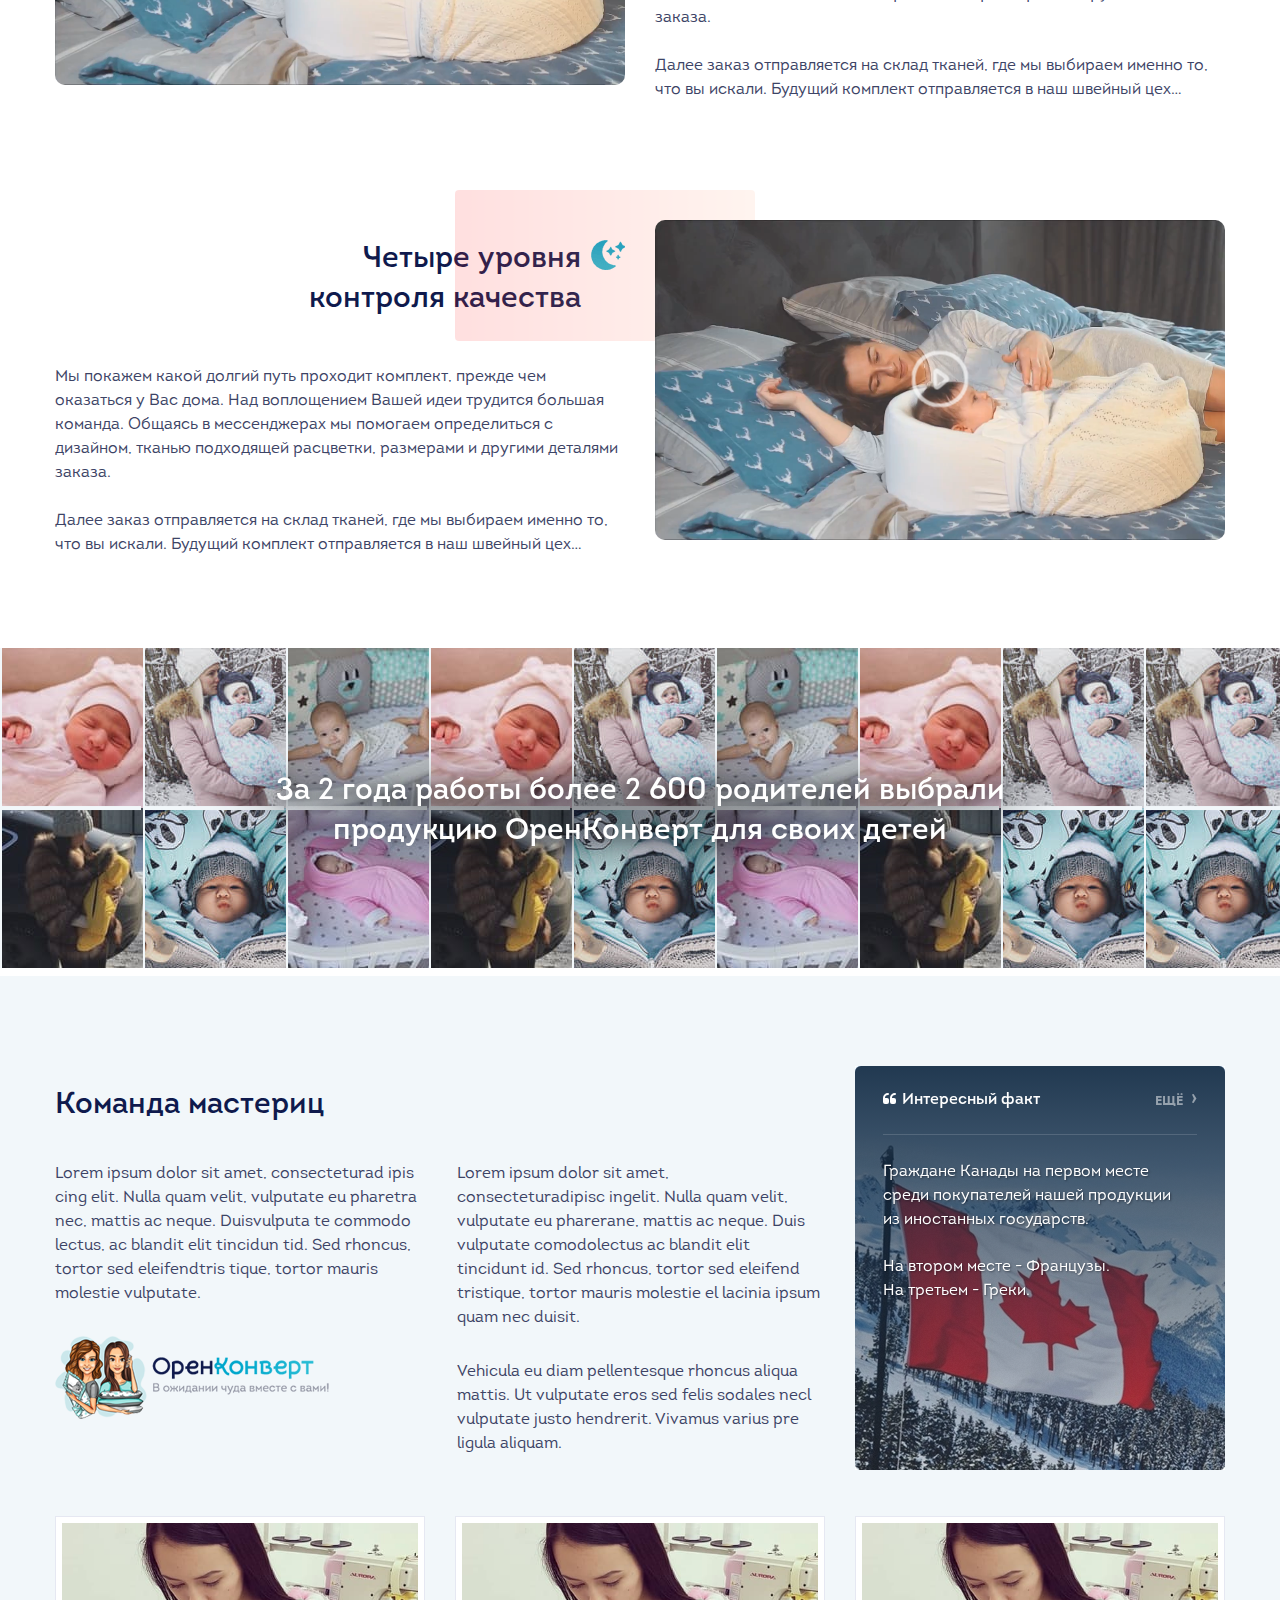
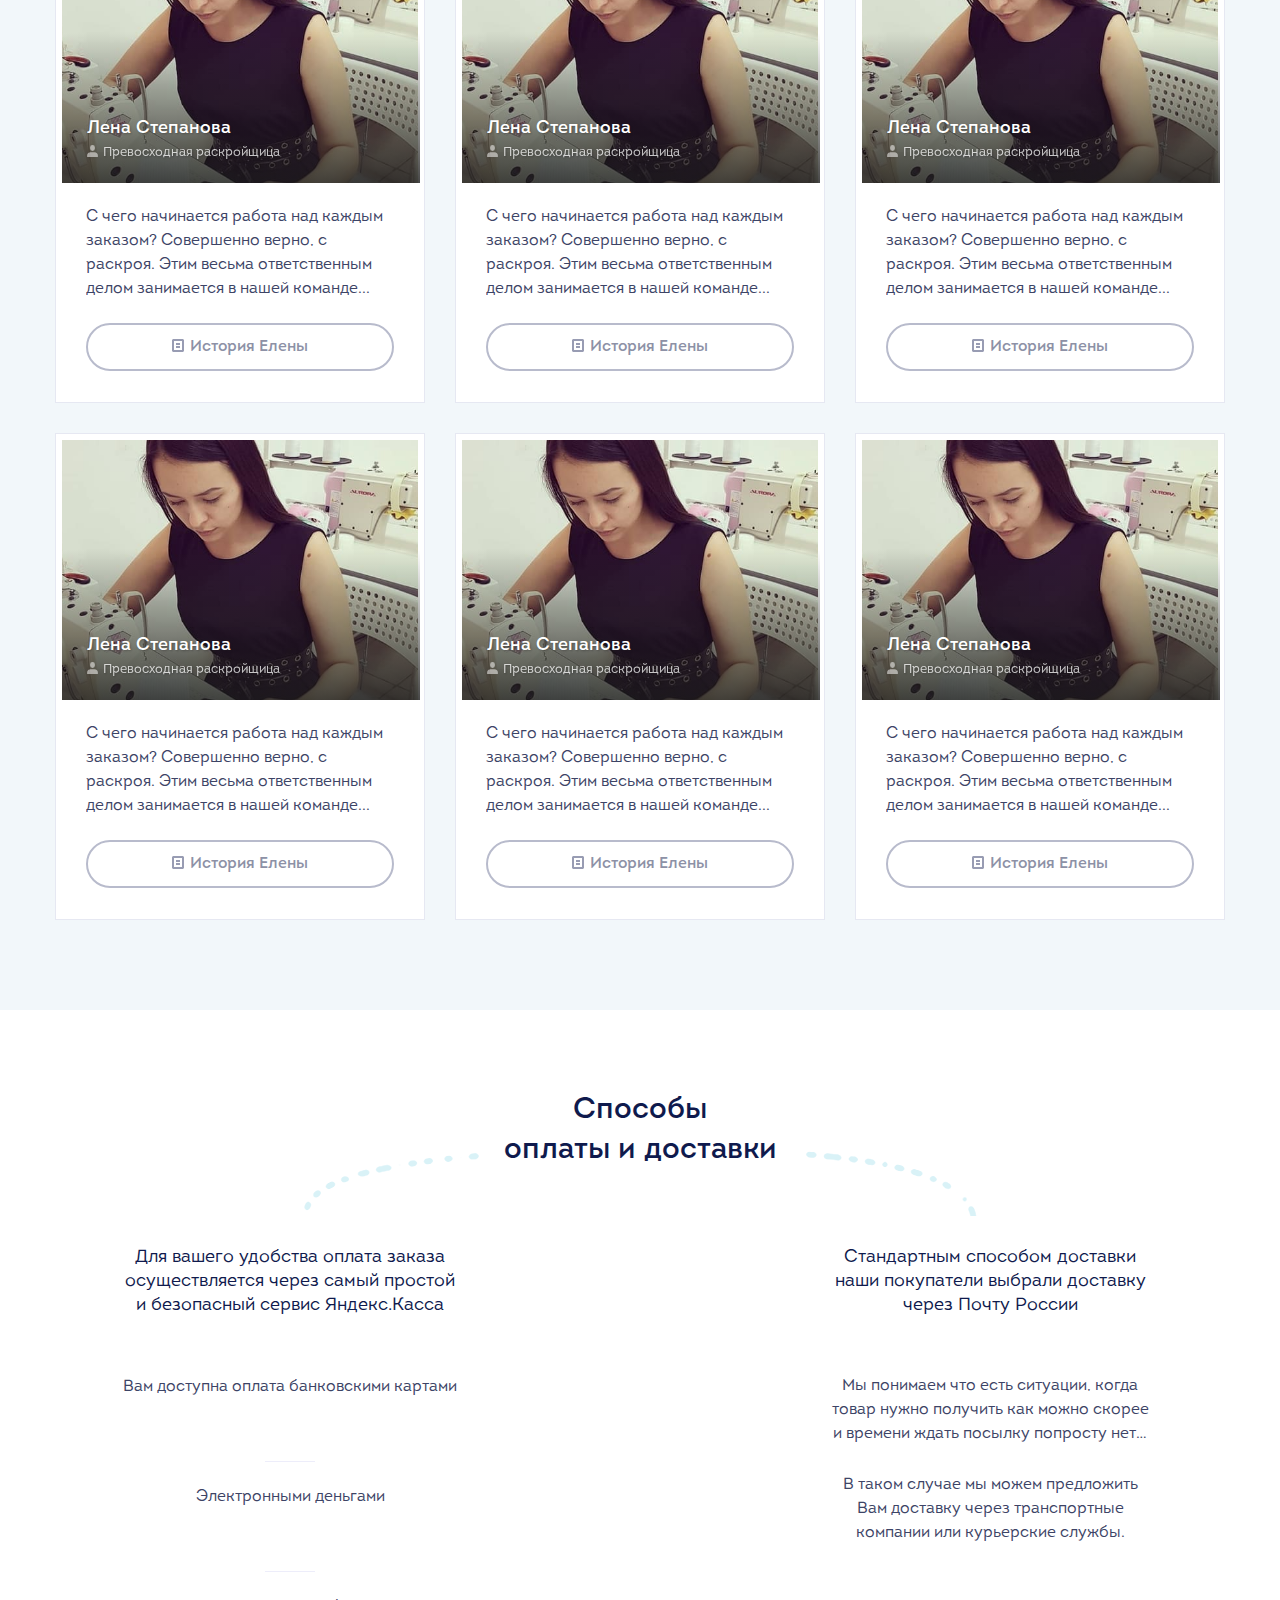
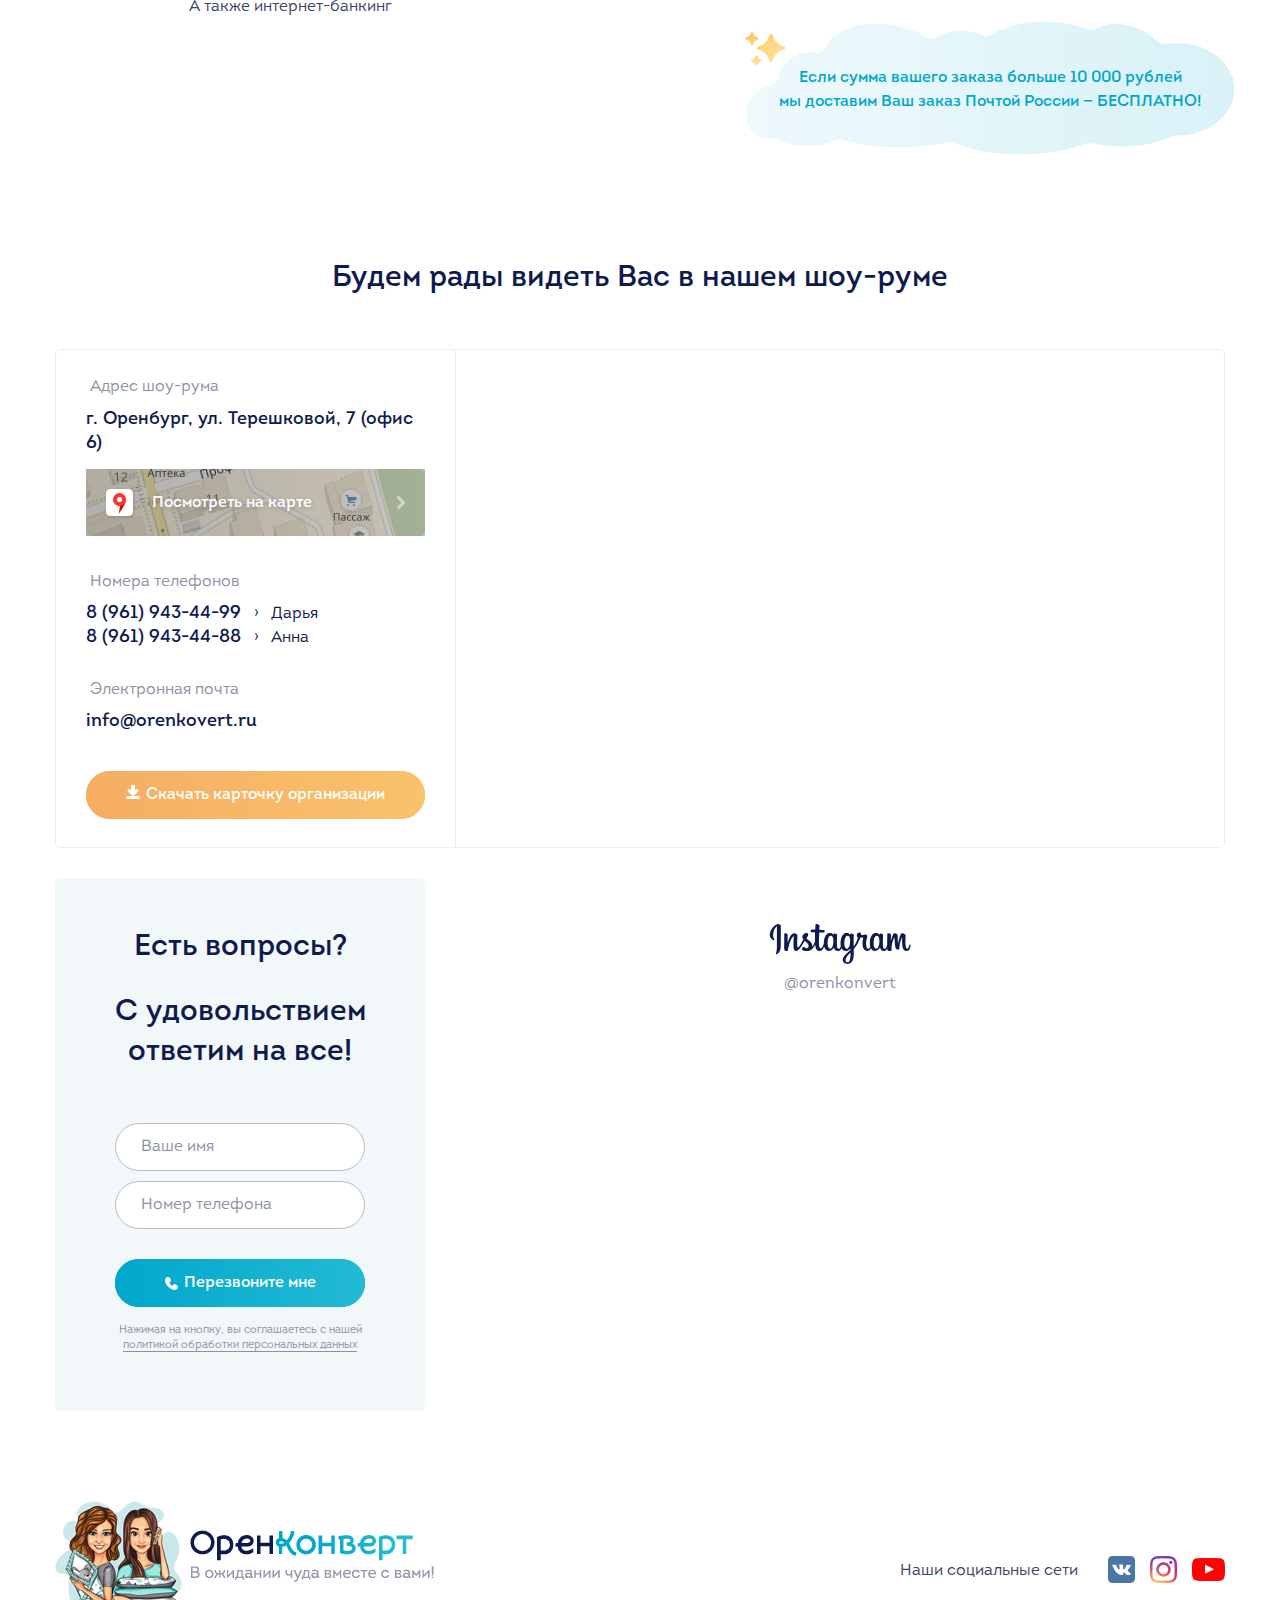
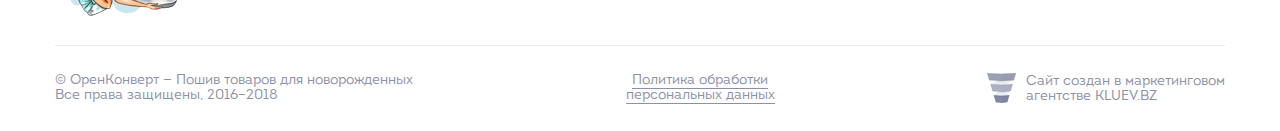
==== commit 81c0dd6d: "Added borders" ====
--- a/index.html
+++ b/index.html
@@ -13,7 +13,7 @@
 	<link rel="stylesheet" href="libs/magnific-popup.css">
 	<link rel="stylesheet" href="libs/slick/slick.css">
 	<link rel="stylesheet" href="libs/slick/slick-theme.css">
-	<link rel="stylesheet" href="css/main.min.css" />
+	<link rel="stylesheet" href="css/main.css" />
 </head>
 <body>
 <svg style="display: none;"> 
--- a/css/main.css
+++ b/css/main.css
@@ -0,0 +1,6837 @@
+@font-face {
+  font-family: 'IntroBold';
+  src: url("../fonts/intro-bold.eot"), url("../fonts/intro-bold.woff"), url("../fonts/intro-bold.ttf"); }
+
+@font-face {
+  font-family: 'IntroBook';
+  src: url("../fonts/intro-book.eot"), url("../fonts/intro-book.woff"), url("../fonts/intro-book.ttf"); }
+
+@font-face {
+  font-family: 'IntroRegular';
+  src: url("../fonts/intro-regular.eot"), url("../fonts/intro-regular.woff"), url("../fonts/intro-regular.ttf"); }
+
+@font-face {
+  font-family: 'ALSRubl';
+  src: url("../fonts/alsrubl.eot"), url("../fonts/alsrubl.woff"), url("../fonts/alsrubl.ttf"); }
+
+* {
+  margin: 0;
+  padding: 0;
+  -webkit-box-sizing: border-box;
+  box-sizing: border-box; }
+  *:focus {
+    outline: none;
+    text-decoration: none; }
+  * a {
+    text-decoration: none; }
+    * a:hover {
+      text-decoration: none; }
+    * a:focus {
+      outline: none;
+      text-decoration: none; }
+
+body {
+  overflow-x: hidden; }
+
+h1, h2, h3, h4, h5, h6 {
+  padding: 0;
+  margin: 0; }
+
+p {
+  margin: 0;
+  padding: 0;
+  font-size: 1.6rem; }
+
+html {
+  font-size: 10px;
+  overflow-x: hidden; }
+
+html * {
+  max-height: 999999px; }
+
+@-webkit-keyframes scroller {
+  100% {
+    -webkit-transform: translateX(-56%);
+    transform: translateX(-56%); } }
+
+@keyframes scroller {
+  100% {
+    -webkit-transform: translateX(-56%);
+    transform: translateX(-56%); } }
+
+.container {
+  width: 1170px;
+  margin: 0 auto;
+  display: -webkit-box;
+  display: -webkit-flex;
+  display: -ms-flexbox;
+  display: flex;
+  -webkit-flex-wrap: wrap;
+  -ms-flex-wrap: wrap;
+  flex-wrap: wrap; }
+
+.cookie-block {
+  position: fixed;
+  bottom: 0;
+  left: 0;
+  width: 100%;
+  height: 78px;
+  background-color: #fff;
+  z-index: 250;
+  display: none;
+  border-top: 1px #e6e8f2 solid; }
+  .cookie-block .container {
+    -webkit-box-align: center;
+    -webkit-align-items: center;
+    -ms-flex-align: center;
+    align-items: center;
+    height: 100%;
+    padding-right: 90px;
+    padding-left: 90px;
+    -webkit-box-pack: justify;
+    -webkit-justify-content: space-between;
+    -ms-flex-pack: justify;
+    justify-content: space-between; }
+    .cookie-block .container p {
+      color: #3d4466;
+      font-family: 'IntroBook', sans-serif;
+      font-weight: 400;
+      font-style: normal;
+      font-size: 16px; }
+    .cookie-block .container .podr {
+      display: inline-block;
+      font-family: 'IntroRegular', sans-serif;
+      font-weight: 400;
+      font-style: normal;
+      color: #0f1a4c;
+      border-bottom: 1px #0f1a4c dashed;
+      font-size: 16px;
+      -webkit-transition: all .15s;
+      transition: all .15s; }
+      .cookie-block .container .podr:hover {
+        -webkit-transition: all .15s;
+        transition: all .15s;
+        border-bottom: 1px transparent solid;
+        color: #f8bf7e; }
+    .cookie-block .container .close-cookie {
+      width: 73px;
+      height: 48px;
+      -webkit-border-radius: 25px;
+      border-radius: 25px;
+      display: -webkit-box;
+      display: -webkit-flex;
+      display: -ms-flexbox;
+      display: flex;
+      -webkit-box-align: center;
+      -webkit-align-items: center;
+      -ms-flex-align: center;
+      align-items: center;
+      -webkit-box-pack: center;
+      -webkit-justify-content: center;
+      -ms-flex-pack: center;
+      justify-content: center;
+      position: relative;
+      -webkit-transition: all .15s;
+      transition: all .15s; }
+      .cookie-block .container .close-cookie:hover {
+        -webkit-transition: all .15s;
+        transition: all .15s; }
+        .cookie-block .container .close-cookie:hover:after {
+          opacity: 1; }
+      .cookie-block .container .close-cookie:before {
+        content: '';
+        position: absolute;
+        top: 0;
+        left: 0;
+        width: 100%;
+        height: 100%;
+        -webkit-border-radius: 25px;
+        border-radius: 25px;
+        background-color: #f7ba7c;
+        background-image: -webkit-gradient(linear, left top, right top, from(#f7ba7c), to(#facc84));
+        background-image: -webkit-linear-gradient(left, #f7ba7c 0%, #facc84 100%);
+        background-image: linear-gradient(to right, #f7ba7c 0%, #facc84 100%);
+        -webkit-transition: all .15s;
+        transition: all .15s; }
+      .cookie-block .container .close-cookie:after {
+        content: '';
+        position: absolute;
+        top: 0;
+        left: 0;
+        width: 100%;
+        height: 100%;
+        -webkit-border-radius: 25px;
+        border-radius: 25px;
+        background-color: #f7ba7c;
+        background-image: -webkit-gradient(linear, left top, right top, from(#f5ad64), to(#f9c26c));
+        background-image: -webkit-linear-gradient(left, #f5ad64 0%, #f9c26c 100%);
+        background-image: linear-gradient(to right, #f5ad64 0%, #f9c26c 100%);
+        opacity: 0;
+        -webkit-transition: all .15s;
+        transition: all .15s; }
+      .cookie-block .container .close-cookie span {
+        position: relative;
+        z-index: 5;
+        color: #fff;
+        font-family: 'IntroRegular', sans-serif;
+        font-weight: 400;
+        font-style: normal;
+        font-size: 16px; }
+
+.header {
+  position: relative;
+  padding-bottom: 60px; }
+  .header__top-block {
+    padding-top: 30px;
+    width: 100%;
+    position: relative;
+    z-index: 5; }
+  .header__main-caption {
+    color: #0f1a4d;
+    font-family: 'IntroRegular', sans-serif;
+    font-weight: 400;
+    font-style: normal;
+    font-size: 30px;
+    line-height: 45px;
+    max-width: 750px;
+    margin-top: 45px;
+    -webkit-transition: all .15s;
+    transition: all .15s;
+    position: relative;
+    z-index: 10; }
+    .header__main-caption span {
+      position: relative;
+      cursor: pointer;
+      -webkit-transition: width .3s;
+      transition: width .3s;
+      overflow: hidden; }
+      .header__main-caption span:hover {
+        -webkit-transition: width .3s;
+        transition: width .3s;
+        border-bottom: 1px dashed transparent; }
+        .header__main-caption span:hover:after {
+          -webkit-transition: width .3s;
+          transition: width .3s;
+          width: 100%; }
+      .header__main-caption span:before {
+        content: '';
+        position: absolute;
+        bottom: 0;
+        left: 0;
+        width: 100%;
+        height: 1px;
+        background-image: -webkit-gradient(linear, left top, right top, color-stop(60%, #a7aac1), color-stop(0%, rgba(255, 255, 255, 0)));
+        background-image: -webkit-linear-gradient(left, #a7aac1 60%, rgba(255, 255, 255, 0) 0%);
+        background-image: linear-gradient(to right, #a7aac1 60%, rgba(255, 255, 255, 0) 0%);
+        background-position: bottom;
+        background-size: 10px 1px;
+        background-repeat: repeat-x;
+        -webkit-transition: all .15s;
+        transition: all .15s; }
+      .header__main-caption span:after {
+        content: attr(data-text);
+        position: absolute;
+        left: 0;
+        width: 0;
+        overflow: hidden;
+        height: 40px;
+        color: #fff;
+        background-image: -webkit-gradient(linear, left top, right top, from(#f7ba7c), to(#facc84));
+        background-image: -webkit-linear-gradient(left, #f7ba7c 0%, #facc84 100%);
+        background-image: linear-gradient(to right, #f7ba7c 0%, #facc84 100%);
+        -webkit-transition: width .3s;
+        transition: width .3s; }
+  .header__main-preim {
+    min-width: 628px;
+    display: -webkit-box;
+    display: -webkit-flex;
+    display: -ms-flexbox;
+    display: flex;
+    -webkit-box-align: center;
+    -webkit-align-items: center;
+    -ms-flex-align: center;
+    align-items: center;
+    -webkit-box-pack: justify;
+    -webkit-justify-content: space-between;
+    -ms-flex-pack: justify;
+    justify-content: space-between;
+    position: relative;
+    z-index: 10;
+    padding-top: 40px; }
+    .header__main-preim .preim-block {
+      display: -webkit-box;
+      display: -webkit-flex;
+      display: -ms-flexbox;
+      display: flex;
+      -webkit-box-align: center;
+      -webkit-align-items: center;
+      -ms-flex-align: center;
+      align-items: center; }
+      .header__main-preim .preim-block .text {
+        margin-left: 15px;
+        color: #0f1a4d;
+        font-family: 'IntroBook', sans-serif;
+        font-weight: 400;
+        font-style: normal;
+        font-size: 16px;
+        line-height: 22px; }
+  .header__main-phones {
+    width: 700px;
+    display: -webkit-box;
+    display: -webkit-flex;
+    display: -ms-flexbox;
+    display: flex;
+    -webkit-box-align: center;
+    -webkit-align-items: center;
+    -ms-flex-align: center;
+    align-items: center;
+    margin-top: 92px;
+    position: relative;
+    z-index: 5; }
+    .header__main-phones .phone {
+      margin-left: 4px;
+      display: -webkit-box;
+      display: -webkit-flex;
+      display: -ms-flexbox;
+      display: flex;
+      -webkit-box-align: center;
+      -webkit-align-items: center;
+      -ms-flex-align: center;
+      align-items: center;
+      -webkit-box-pack: center;
+      -webkit-justify-content: center;
+      -ms-flex-pack: center;
+      justify-content: center;
+      width: 178px;
+      height: 32px;
+      position: relative;
+      color: #ffffff;
+      font-family: 'IntroBold', sans-serif;
+      font-weight: 700;
+      font-style: normal;
+      font-size: 18px; }
+      .header__main-phones .phone span {
+        position: relative;
+        z-index: 5; }
+      .header__main-phones .phone .phone-layer {
+        position: absolute;
+        top: 0;
+        left: 0;
+        width: 100%;
+        height: 100%; }
+    .header__main-phones .text {
+      color: #3d4466;
+      font-family: 'IntroBook', sans-serif;
+      font-weight: 400;
+      font-style: normal;
+      font-size: 13px;
+      margin-left: 15px; }
+  .header__photos-grid {
+    position: absolute;
+    top: 0;
+    left: 0;
+    display: -webkit-box;
+    display: -webkit-flex;
+    display: -ms-flexbox;
+    display: flex;
+    height: 100%;
+    width: 1920px;
+    background-image: url("../img/header-bg.jpg");
+    background-size: cover;
+    -webkit-user-select: none;
+    -moz-user-select: none;
+    -ms-user-select: none;
+    user-select: none; }
+    .header__photos-grid .hor-line {
+      display: -webkit-box;
+      display: -webkit-flex;
+      display: -ms-flexbox;
+      display: flex;
+      position: absolute;
+      right: 360px; }
+    .header__photos-grid .line-one {
+      position: absolute;
+      right: 0;
+      top: 0; }
+    .header__photos-grid .line-two {
+      position: absolute;
+      right: 120px;
+      top: 0; }
+    .header__photos-grid .line-three {
+      position: absolute;
+      right: 240px;
+      top: 0; }
+    .header__photos-grid .line-top {
+      top: 0; }
+    .header__photos-grid .line-bottom {
+      bottom: 0; }
+    .header__photos-grid .last-line {
+      position: absolute;
+      top: 49.7%;
+      -webkit-transform: translateY(-50%);
+      -ms-transform: translateY(-50%);
+      transform: translateY(-50%);
+      height: 356px;
+      right: 720px;
+      display: -webkit-box;
+      display: -webkit-flex;
+      display: -ms-flexbox;
+      display: flex; }
+      .header__photos-grid .last-line .last-item {
+        position: absolute;
+        bottom: -4px;
+        left: -120px; }
+    .header__photos-grid .grid-item {
+      border-top: 4px #f2f7fa solid;
+      border-right: 4px #f2f7fa solid;
+      width: 116px;
+      height: 116px;
+      background-color: #f2f7fa;
+      -webkit-box-sizing: content-box;
+      box-sizing: content-box;
+      position: relative;
+      -webkit-transition: all .15s;
+      transition: all .15s; }
+      .header__photos-grid .grid-item img {
+        width: 100%;
+        height: 100%; }
+    .header__photos-grid .fon-item {
+      border-top: 4px #f2f7fa solid;
+      border-right: 4px #f2f7fa solid;
+      width: 116px;
+      height: 116px;
+      -webkit-box-sizing: content-box;
+      box-sizing: content-box;
+      position: relative; }
+    .header__photos-grid .main-image {
+      border-top: 4px #f2f7fa solid;
+      border-right: 4px #f2f7fa solid;
+      width: 356px;
+      height: 356px;
+      background-color: red;
+      -webkit-box-sizing: content-box;
+      box-sizing: content-box;
+      position: absolute;
+      top: 50%;
+      -webkit-transform: translateY(-50%);
+      -ms-transform: translateY(-50%);
+      transform: translateY(-50%);
+      right: 360px; }
+      .header__photos-grid .main-image .switch-image {
+        position: absolute;
+        top: 0;
+        left: 0;
+        width: 100%;
+        height: 100%;
+        background-color: yellow;
+        background-size: cover;
+        background-position: center;
+        opacity: 0;
+        visibility: hidden;
+        -webkit-transition: all .3s;
+        transition: all .3s; }
+        .header__photos-grid .main-image .switch-image img {
+          width: 100%;
+          height: 100%; }
+      .header__photos-grid .main-image .default-image {
+        background-image: url("../img/default.jpg");
+        opacity: 1;
+        visibility: visible;
+        -webkit-transition: all .3s;
+        transition: all .3s; }
+      .header__photos-grid .main-image .envelopes-image {
+        background-image: url("../img/header-images/1.jpg"); }
+      .header__photos-grid .main-image .bumpers-image {
+        background-image: url("../img/header-images/2.jpg"); }
+      .header__photos-grid .main-image .overalls-image {
+        background-image: url("../img/header-images/3.jpg"); }
+      .header__photos-grid .main-image .others-image {
+        background-image: url("../img/header-images/4.jpg"); }
+      .header__photos-grid .main-image .visible {
+        opacity: 1;
+        visibility: visible;
+        -webkit-transition: all .3s;
+        transition: all .3s; }
+    .header__photos-grid .fon {
+      background-color: #f2f7fa; }
+    .header__photos-grid .overlay-image:before {
+      content: '';
+      position: absolute;
+      top: 0;
+      left: 0;
+      width: 100%;
+      height: 100%;
+      z-index: 20;
+      background-color: rgba(242, 247, 250, 0.8); }
+    .header__photos-grid .mini-overlay-image:before {
+      content: '';
+      position: absolute;
+      top: 0;
+      left: 0;
+      width: 100%;
+      height: 100%;
+      z-index: 20;
+      background-color: rgba(242, 247, 250, 0.2); }
+    .header__photos-grid .new-image {
+      position: absolute;
+      top: 0;
+      left: 0;
+      z-index: 10;
+      width: 100%;
+      height: 100%;
+      display: none; }
+
+.fixed_menu {
+  height: 71px;
+  background-color: #fff;
+  border-bottom: 1px #e6e8f2 solid;
+  position: relative;
+  z-index: 100; }
+  .fixed_menu .container {
+    -webkit-box-pack: justify;
+    -webkit-justify-content: space-between;
+    -ms-flex-pack: justify;
+    justify-content: space-between;
+    position: relative; }
+  .fixed_menu-nav ul {
+    list-style-type: none;
+    font-size: 0; }
+    .fixed_menu-nav ul li {
+      display: inline-block; }
+      .fixed_menu-nav ul li a {
+        display: inline-block;
+        color: #0f1a4d;
+        font-family: 'IntroRegular', sans-serif;
+        font-weight: 400;
+        font-style: normal;
+        font-size: 16px;
+        line-height: 22px;
+        padding-top: 25px;
+        padding-bottom: 24px;
+        margin-right: 69px;
+        position: relative;
+        -webkit-transition: all .15s;
+        transition: all .15s; }
+        .fixed_menu-nav ul li a:hover {
+          -webkit-transition: all .15s;
+          transition: all .15s;
+          color: #f7ba7c; }
+        .fixed_menu-nav ul li a .icon {
+          position: absolute;
+          top: 56%;
+          -webkit-transform: translateY(-50%);
+          -ms-transform: translateY(-50%);
+          transform: translateY(-50%);
+          left: -31px; }
+        .fixed_menu-nav ul li a:before {
+          content: '';
+          position: absolute;
+          bottom: 0;
+          left: 0;
+          width: 0;
+          height: 4px;
+          background-color: #f7ba7c;
+          -webkit-transition: all .15s;
+          transition: all .15s; }
+      .fixed_menu-nav ul li:first-child a {
+        margin-right: 100px; }
+      .fixed_menu-nav ul li:last-child a {
+        margin-right: 0; }
+    .fixed_menu-nav ul .active a:before {
+      width: 100%; }
+  .fixed_menu-cart {
+    display: -webkit-box;
+    display: -webkit-flex;
+    display: -ms-flexbox;
+    display: flex;
+    -webkit-box-align: center;
+    -webkit-align-items: center;
+    -ms-flex-align: center;
+    align-items: center;
+    padding-right: 30px;
+    padding-left: 30px;
+    position: absolute;
+    height: 100%;
+    right: -30px;
+    top: 0;
+    -webkit-transition: all .15s;
+    transition: all .15s;
+    z-index: 100; }
+    .fixed_menu-cart_dropdown {
+      position: absolute;
+      right: 0;
+      top: 70px;
+      background-color: #fff;
+      width: 559px;
+      z-index: 100;
+      opacity: 0;
+      visibility: hidden;
+      -webkit-transition: all .15s;
+      transition: all .15s; }
+      .fixed_menu-cart_dropdown .products-content {
+        width: 100%;
+        background-color: #f2f7fa;
+        max-height: 351px;
+        padding-left: 30px;
+        overflow: hidden; }
+        .fixed_menu-cart_dropdown .products-content .product {
+          display: -webkit-box;
+          display: -webkit-flex;
+          display: -ms-flexbox;
+          display: flex;
+          padding-top: 30px;
+          padding-bottom: 30px;
+          border-bottom: 1px #dde1eb solid;
+          -webkit-box-align: center;
+          -webkit-align-items: center;
+          -ms-flex-align: center;
+          align-items: center;
+          -webkit-box-pack: justify;
+          -webkit-justify-content: space-between;
+          -ms-flex-pack: justify;
+          justify-content: space-between;
+          padding-right: 50px;
+          padding-left: 30px;
+          position: relative;
+          cursor: default;
+          -webkit-transform: translateX(-30px);
+          -ms-transform: translateX(-30px);
+          transform: translateX(-30px); }
+          .fixed_menu-cart_dropdown .products-content .product:last-child {
+            border-bottom: none; }
+          .fixed_menu-cart_dropdown .products-content .product .delete {
+            cursor: pointer;
+            position: absolute;
+            top: 50%;
+            -webkit-transform: translateY(-50%);
+            -ms-transform: translateY(-50%);
+            transform: translateY(-50%);
+            right: 0;
+            width: 21px;
+            height: 21px;
+            background-image: url("../img/delete.png");
+            background-size: cover;
+            background-position: center;
+            -webkit-transition: all .15s;
+            transition: all .15s; }
+            .fixed_menu-cart_dropdown .products-content .product .delete:hover {
+              -webkit-transition: all .15s;
+              transition: all .15s; }
+              .fixed_menu-cart_dropdown .products-content .product .delete:hover:before {
+                -webkit-transition: all .15s;
+                transition: all .15s;
+                opacity: 1; }
+            .fixed_menu-cart_dropdown .products-content .product .delete:before {
+              content: '';
+              position: absolute;
+              top: 0;
+              left: 0;
+              width: 100%;
+              height: 100%;
+              background-image: url("../img/delete-hover.png");
+              background-repeat: no-repeat;
+              -webkit-transition: all .15s;
+              transition: all .15s;
+              opacity: 0; }
+          .fixed_menu-cart_dropdown .products-content .product .image {
+            width: 68px;
+            height: 53px;
+            -webkit-box-shadow: inset 0 0 0 1px rgba(0, 0, 0, 0.1);
+            box-shadow: inset 0 0 0 1px rgba(0, 0, 0, 0.1);
+            -webkit-flex-shrink: 0;
+            -ms-flex-negative: 0;
+            flex-shrink: 0; }
+            .fixed_menu-cart_dropdown .products-content .product .image img {
+              width: 100%;
+              height: 100%; }
+          .fixed_menu-cart_dropdown .products-content .product .text {
+            margin-left: 14px;
+            margin-top: -5px; }
+            .fixed_menu-cart_dropdown .products-content .product .text .category {
+              color: #8d91a6;
+              font-family: 'IntroBook', sans-serif;
+              font-weight: 400;
+              font-style: normal;
+              font-size: 13px; }
+            .fixed_menu-cart_dropdown .products-content .product .text .caption {
+              color: #0f1a4d;
+              font-family: 'IntroRegular', sans-serif;
+              font-weight: 400;
+              font-style: normal;
+              font-size: 16px;
+              line-height: 18px;
+              max-width: 240px;
+              margin-top: 9px; }
+          .fixed_menu-cart_dropdown .products-content .product .elem-price {
+            margin-top: -20px; }
+            .fixed_menu-cart_dropdown .products-content .product .elem-price .elems {
+              display: -webkit-box;
+              display: -webkit-flex;
+              display: -ms-flexbox;
+              display: flex;
+              -webkit-box-align: center;
+              -webkit-align-items: center;
+              -ms-flex-align: center;
+              align-items: center; }
+              .fixed_menu-cart_dropdown .products-content .product .elem-price .elems .texted {
+                display: inline-block;
+                color: #8d91a6;
+                font-family: 'IntroBook', sans-serif;
+                font-weight: 400;
+                font-style: normal;
+                font-size: 13px; }
+                .fixed_menu-cart_dropdown .products-content .product .elem-price .elems .texted span {
+                  color: #8d91a6;
+                  font-family: 'IntroBook', sans-serif;
+                  font-weight: 400;
+                  font-style: normal;
+                  font-size: 13px;
+                  margin-left: 6px; }
+            .fixed_menu-cart_dropdown .products-content .product .elem-price .price {
+              color: #0f1a4c;
+              font-size: 30px; }
+              .fixed_menu-cart_dropdown .products-content .product .elem-price .price span {
+                font-family: 'IntroBold', sans-serif;
+                font-weight: 700;
+                font-style: normal;
+                color: #0f1a4c;
+                font-size: 30px;
+                margin: 0; }
+              .fixed_menu-cart_dropdown .products-content .product .elem-price .price .rubl {
+                font-family: 'ALSRubl', sans-serif;
+                font-style: normal;
+                font-weight: bold; }
+      .fixed_menu-cart_dropdown .order-price {
+        border-top: 1px #e6e8f2 solid;
+        display: -webkit-box;
+        display: -webkit-flex;
+        display: -ms-flexbox;
+        display: flex;
+        -webkit-box-align: center;
+        -webkit-align-items: center;
+        -ms-flex-align: center;
+        align-items: center;
+        -webkit-box-pack: justify;
+        -webkit-justify-content: space-between;
+        -ms-flex-pack: justify;
+        justify-content: space-between;
+        padding-right: 63px;
+        padding-left: 30px;
+        padding-top: 30px;
+        padding-bottom: 30px;
+        width: 100%;
+        cursor: default; }
+        .fixed_menu-cart_dropdown .order-price .order {
+          width: 285px;
+          height: 48px;
+          background-color: #00a7cc;
+          -webkit-border-radius: 25px;
+          border-radius: 25px;
+          display: -webkit-box;
+          display: -webkit-flex;
+          display: -ms-flexbox;
+          display: flex;
+          -webkit-box-align: center;
+          -webkit-align-items: center;
+          -ms-flex-align: center;
+          align-items: center;
+          -webkit-box-pack: justify;
+          -webkit-justify-content: space-between;
+          -ms-flex-pack: justify;
+          justify-content: space-between;
+          position: relative;
+          -webkit-transition: all .15s;
+          transition: all .15s;
+          padding: 0 25px; }
+          .fixed_menu-cart_dropdown .order-price .order span {
+            position: relative;
+            z-index: 5;
+            color: #ffffff;
+            font-family: 'IntroRegular', sans-serif;
+            font-weight: 400;
+            font-style: normal;
+            font-size: 16px;
+            line-height: 22px;
+            margin-left: 0; }
+          .fixed_menu-cart_dropdown .order-price .order .icon {
+            position: relative;
+            z-index: 5;
+            -webkit-transition: all .15s;
+            transition: all .15s; }
+            .fixed_menu-cart_dropdown .order-price .order .icon svg {
+              -webkit-transition: all .15s;
+              transition: all .15s; }
+              .fixed_menu-cart_dropdown .order-price .order .icon svg use {
+                -webkit-transition: all .15s;
+                transition: all .15s;
+                opacity: .5; }
+          .fixed_menu-cart_dropdown .order-price .order:hover {
+            -webkit-transition: all .15s;
+            transition: all .15s; }
+            .fixed_menu-cart_dropdown .order-price .order:hover:before {
+              -webkit-transition: all .15s;
+              transition: all .15s;
+              opacity: 0; }
+            .fixed_menu-cart_dropdown .order-price .order:hover:after {
+              -webkit-transition: all .15s;
+              transition: all .15s;
+              opacity: 1; }
+            .fixed_menu-cart_dropdown .order-price .order:hover .icon {
+              position: relative;
+              z-index: 5;
+              -webkit-transition: all .15s;
+              transition: all .15s; }
+              .fixed_menu-cart_dropdown .order-price .order:hover .icon svg {
+                -webkit-transition: all .15s;
+                transition: all .15s;
+                opacity: 1; }
+                .fixed_menu-cart_dropdown .order-price .order:hover .icon svg use {
+                  -webkit-transition: all .15s;
+                  transition: all .15s;
+                  opacity: 1; }
+          .fixed_menu-cart_dropdown .order-price .order:before {
+            content: '';
+            position: absolute;
+            top: 0;
+            left: 0;
+            width: 100%;
+            height: 100%;
+            -webkit-border-radius: 25px;
+            border-radius: 25px;
+            background-image: -webkit-gradient(linear, left top, right top, from(#00a7cc), to(#23bad4));
+            background-image: -webkit-linear-gradient(left, #00a7cc 0%, #23bad4 100%);
+            background-image: linear-gradient(to right, #00a7cc 0%, #23bad4 100%);
+            -webkit-transition: all .15s;
+            transition: all .15s; }
+          .fixed_menu-cart_dropdown .order-price .order:after {
+            content: '';
+            position: absolute;
+            top: 0;
+            left: 0;
+            width: 100%;
+            height: 100%;
+            -webkit-border-radius: 25px;
+            border-radius: 25px;
+            background-image: -webkit-gradient(linear, left top, right top, from(#0096c2), to(#1dadcc));
+            background-image: -webkit-linear-gradient(left, #0096c2 0%, #1dadcc 100%);
+            background-image: linear-gradient(to right, #0096c2 0%, #1dadcc 100%);
+            -webkit-transition: all .15s;
+            transition: all .15s;
+            opacity: 0; }
+        .fixed_menu-cart_dropdown .order-price .product-price {
+          cursor: default; }
+          .fixed_menu-cart_dropdown .order-price .product-price .qua {
+            display: -webkit-box;
+            display: -webkit-flex;
+            display: -ms-flexbox;
+            display: flex;
+            -webkit-box-align: center;
+            -webkit-align-items: center;
+            -ms-flex-align: center;
+            align-items: center; }
+            .fixed_menu-cart_dropdown .order-price .product-price .qua .text {
+              margin-left: 6px;
+              color: #8d91a6;
+              font-family: 'IntroBook', sans-serif;
+              font-weight: 400;
+              font-style: normal;
+              font-size: 13px; }
+              .fixed_menu-cart_dropdown .order-price .product-price .qua .text span {
+                padding: 0;
+                color: #8d91a6;
+                font-family: 'IntroBook', sans-serif;
+                font-weight: 400;
+                font-style: normal;
+                font-size: 13px;
+                margin: 0; }
+          .fixed_menu-cart_dropdown .order-price .product-price .total-price {
+            color: #00a7cc;
+            font-size: 30px; }
+            .fixed_menu-cart_dropdown .order-price .product-price .total-price span {
+              font-family: 'IntroBold', sans-serif;
+              font-weight: 700;
+              font-style: normal;
+              margin: 0;
+              padding: 0;
+              color: #00a7cc;
+              font-size: 30px; }
+            .fixed_menu-cart_dropdown .order-price .product-price .total-price .rubl {
+              font-family: 'ALSRubl', sans-serif;
+              font-style: normal;
+              font-weight: bold; }
+      .fixed_menu-cart_dropdown .offer {
+        background-color: #3dcc85;
+        width: 100%;
+        height: 90px;
+        display: -webkit-box;
+        display: -webkit-flex;
+        display: -ms-flexbox;
+        display: flex;
+        -webkit-box-pack: center;
+        -webkit-justify-content: center;
+        -ms-flex-pack: center;
+        justify-content: center;
+        -webkit-box-align: center;
+        -webkit-align-items: center;
+        -ms-flex-align: center;
+        align-items: center;
+        text-align: center;
+        color: #ffffff;
+        font-family: 'IntroRegular', sans-serif;
+        font-weight: 400;
+        font-style: normal;
+        font-size: 13px;
+        line-height: 20px;
+        display: none;
+        cursor: default; }
+    .fixed_menu-cart span {
+      color: #0f1a4d;
+      font-family: 'IntroRegular', sans-serif;
+      font-weight: 400;
+      font-style: normal;
+      font-size: 16px;
+      line-height: 22px;
+      display: inline-block;
+      margin-left: 20px; }
+    .fixed_menu-cart .icon {
+      position: relative; }
+      .fixed_menu-cart .icon span {
+        position: absolute;
+        height: 19px;
+        width: 19px;
+        display: -webkit-box;
+        display: -webkit-flex;
+        display: -ms-flexbox;
+        display: flex;
+        -webkit-box-pack: center;
+        -webkit-justify-content: center;
+        -ms-flex-pack: center;
+        justify-content: center;
+        -webkit-box-align: center;
+        -webkit-align-items: center;
+        -ms-flex-align: center;
+        align-items: center;
+        -webkit-border-radius: 100%;
+        border-radius: 100%;
+        color: #ffffff;
+        font-family: 'IntroBold', sans-serif;
+        font-weight: 700;
+        font-style: normal;
+        font-size: 13px;
+        z-index: 5;
+        bottom: -1px;
+        right: -11px;
+        background-color: #00a7cc;
+        background-image: -webkit-gradient(linear, left top, right top, from(#00a7cc), to(#23bad4));
+        background-image: -webkit-linear-gradient(left, #00a7cc 0%, #23bad4 100%);
+        background-image: linear-gradient(to right, #00a7cc 0%, #23bad4 100%);
+        opacity: 0;
+        visibility: hidden;
+        -webkit-transition: all .15s;
+        transition: all .15s; }
+      .fixed_menu-cart .icon .vis {
+        opacity: 1;
+        visibility: visible;
+        -webkit-transition: all .15s;
+        transition: all .15s; }
+  .fixed_menu .mayopen {
+    -webkit-transition: all .15s;
+    transition: all .15s;
+    cursor: pointer;
+    -webkit-transform: translate3d(0, 0, 0);
+    transform: translate3d(0, 0, 0); }
+    .fixed_menu .mayopen:hover {
+      background-color: #f2f7fa;
+      -webkit-transition: all .15s;
+      transition: all .15s; }
+      .fixed_menu .mayopen:hover .fixed_menu-cart_dropdown {
+        opacity: 1;
+        visibility: visible;
+        -webkit-transition: all .15s;
+        transition: all .15s; }
+
+.catalog {
+  background-color: #fff;
+  padding-bottom: 90px;
+  position: relative;
+  z-index: 5; }
+  .catalog__caption {
+    color: #0f1a4d;
+    font-family: 'IntroRegular', sans-serif;
+    font-weight: 400;
+    font-style: normal;
+    font-size: 30px;
+    line-height: 40px;
+    padding-top: 51px; }
+  .catalog__content {
+    width: 100%;
+    display: -webkit-box;
+    display: -webkit-flex;
+    display: -ms-flexbox;
+    display: flex;
+    -webkit-box-pack: justify;
+    -webkit-justify-content: space-between;
+    -ms-flex-pack: justify;
+    justify-content: space-between; }
+  .catalog__nav {
+    width: 23.1%;
+    height: 974px;
+    background-color: #f2f7fa;
+    padding-left: 10px;
+    padding-top: 2px;
+    padding-right: 10px;
+    margin-top: 20px;
+    padding-bottom: 9px; }
+    .catalog__nav-sect {
+      position: relative;
+      padding-bottom: 25px; }
+      .catalog__nav-sect:last-child:after {
+        display: none; }
+      .catalog__nav-sect:after {
+        content: '';
+        position: absolute;
+        bottom: 0;
+        left: 50%;
+        -webkit-transform: translateX(-50%);
+        -ms-transform: translateX(-50%);
+        transform: translateX(-50%);
+        width: 228px;
+        height: 1px;
+        background-color: #dde1eb; }
+      .catalog__nav-sect .caption {
+        color: #0f1a4d;
+        font-family: 'IntroBold', sans-serif;
+        font-weight: 700;
+        font-style: normal;
+        font-size: 18px;
+        line-height: 22px;
+        padding-left: 10px;
+        margin-bottom: 14px;
+        margin-top: 24px; }
+      .catalog__nav-sect ul {
+        list-style-type: none; }
+        .catalog__nav-sect ul li button {
+          color: #0f1a4d;
+          border: none;
+          background-color: transparent;
+          font-family: 'IntroRegular', sans-serif;
+          font-weight: 400;
+          font-style: normal;
+          font-size: 16px;
+          display: block;
+          padding: 8px 0;
+          padding-left: 10px;
+          margin-bottom: -5px;
+          -webkit-transition: all .15s;
+          transition: all .15s;
+          width: 100%;
+          text-align: left;
+          cursor: pointer; }
+          .catalog__nav-sect ul li button:hover {
+            -webkit-transition: all .15s;
+            transition: all .15s;
+            color: #00a7cc; }
+        .catalog__nav-sect ul li .active {
+          color: #00a7cc;
+          background-color: #dae8f2; }
+  .catalog__grid {
+    width: 74.4%; }
+    .catalog__grid-actions {
+      display: -webkit-box;
+      display: -webkit-flex;
+      display: -ms-flexbox;
+      display: flex;
+      -webkit-box-align: center;
+      -webkit-align-items: center;
+      -ms-flex-align: center;
+      align-items: center;
+      padding-left: 7px;
+      padding-top: 50px;
+      -webkit-box-pack: justify;
+      -webkit-justify-content: space-between;
+      -ms-flex-pack: justify;
+      justify-content: space-between; }
+      .catalog__grid-actions_quantity {
+        display: -webkit-box;
+        display: -webkit-flex;
+        display: -ms-flexbox;
+        display: flex;
+        -webkit-box-align: center;
+        -webkit-align-items: center;
+        -ms-flex-align: center;
+        align-items: center;
+        color: #8d91a6;
+        font-family: 'IntroBook', sans-serif;
+        font-weight: 400;
+        font-style: normal;
+        font-size: 16px;
+        position: relative;
+        width: 161px; }
+        .catalog__grid-actions_quantity .dropdown {
+          background-color: #fff;
+          position: absolute;
+          z-index: 20;
+          top: -19px;
+          left: 92px;
+          width: 116px;
+          -webkit-box-shadow: 0 5px 25px rgba(15, 26, 77, 0.2);
+          box-shadow: 0 5px 25px rgba(15, 26, 77, 0.2);
+          border: 1px solid #e6e8f2;
+          padding: 0 9px;
+          -webkit-border-radius: 25px;
+          border-radius: 25px;
+          padding-top: 5px;
+          padding-bottom: 30px;
+          opacity: 0;
+          visibility: hidden;
+          -webkit-transition: all .15s;
+          transition: all .15s; }
+          .catalog__grid-actions_quantity .dropdown .default-value {
+            color: #f7ba7c;
+            padding-left: 17px;
+            padding-right: 37px;
+            padding-top: 13px;
+            padding-bottom: 13px;
+            font-family: 'IntroRegular', sans-serif;
+            font-weight: 400;
+            font-style: normal;
+            position: relative;
+            margin-bottom: 10px; }
+            .catalog__grid-actions_quantity .dropdown .default-value:after {
+              content: '';
+              position: absolute;
+              bottom: 0;
+              width: 85px;
+              height: 1px;
+              background-color: #e6e8f2;
+              left: 50%;
+              -webkit-transform: translateX(-50%);
+              -ms-transform: translateX(-50%);
+              transform: translateX(-50%); }
+          .catalog__grid-actions_quantity .dropdown ul {
+            list-style-type: none; }
+            .catalog__grid-actions_quantity .dropdown ul li a {
+              color: #0f1a4d;
+              font-family: 'IntroRegular', sans-serif;
+              font-weight: 400;
+              font-style: normal;
+              font-size: 16px;
+              display: block;
+              padding: 6.5px 0;
+              padding-left: 17px;
+              padding-right: 17px;
+              -webkit-transition: all .15s;
+              transition: all .15s; }
+              .catalog__grid-actions_quantity .dropdown ul li a:hover {
+                -webkit-transition: all .15s;
+                transition: all .15s;
+                background-color: #f7ba7c;
+                color: #fff; }
+            .catalog__grid-actions_quantity .dropdown ul li .select {
+              background-color: #f7ba7c;
+              color: #fff; }
+        .catalog__grid-actions_quantity .opened {
+          opacity: 1;
+          visibility: visible;
+          -webkit-transition: all .15s;
+          transition: all .15s; }
+        .catalog__grid-actions_quantity .icon {
+          margin-right: 5px; }
+          .catalog__grid-actions_quantity .icon svg {
+            -webkit-transition: all .15s;
+            transition: all .15s; }
+            .catalog__grid-actions_quantity .icon svg use {
+              fill: #989cb3;
+              -webkit-transition: all .15s;
+              transition: all .15s; }
+        .catalog__grid-actions_quantity .choice {
+          display: inline-block;
+          color: #0f1a4d;
+          font-family: 'IntroRegular', sans-serif;
+          font-weight: 400;
+          font-style: normal;
+          font-size: 16px;
+          position: relative;
+          margin-left: 8px;
+          -webkit-transition: all .15s;
+          transition: all .15s; }
+          .catalog__grid-actions_quantity .choice:hover {
+            -webkit-transition: all .15s;
+            transition: all .15s;
+            color: #f7ad63; }
+            .catalog__grid-actions_quantity .choice:hover:before {
+              -webkit-transition: all .15s;
+              transition: all .15s;
+              opacity: 0; }
+          .catalog__grid-actions_quantity .choice:before {
+            -webkit-transition: all .15s;
+            transition: all .15s;
+            content: '';
+            position: absolute;
+            bottom: -2px;
+            left: 0;
+            width: 100%;
+            height: 1px;
+            background-image: -webkit-gradient(linear, left top, right top, color-stop(60%, #a7aac1), color-stop(0%, rgba(255, 255, 255, 0)));
+            background-image: -webkit-linear-gradient(left, #a7aac1 60%, rgba(255, 255, 255, 0) 0%);
+            background-image: linear-gradient(to right, #a7aac1 60%, rgba(255, 255, 255, 0) 0%);
+            background-position: bottom;
+            background-size: 10px 1px;
+            background-repeat: repeat-x;
+            transition: all .15s; }
+      .catalog__grid-actions_price {
+        display: -webkit-box;
+        display: -webkit-flex;
+        display: -ms-flexbox;
+        display: flex;
+        -webkit-box-align: center;
+        -webkit-align-items: center;
+        -ms-flex-align: center;
+        align-items: center;
+        color: #8d91a6;
+        font-family: 'IntroBook', sans-serif;
+        font-weight: 400;
+        font-style: normal;
+        font-size: 16px;
+        position: relative;
+        left: -3px;
+        width: 325px; }
+        .catalog__grid-actions_price .dropdown {
+          background-color: #fff;
+          position: absolute;
+          top: -19px;
+          z-index: 20;
+          right: -47px;
+          -webkit-box-shadow: 0 5px 25px rgba(15, 26, 77, 0.2);
+          box-shadow: 0 5px 25px rgba(15, 26, 77, 0.2);
+          border: 1px solid #e6e8f2;
+          padding: 0 9px;
+          -webkit-border-radius: 25px;
+          border-radius: 25px;
+          padding-top: 5px;
+          padding-bottom: 30px;
+          opacity: 0;
+          visibility: hidden;
+          -webkit-transition: all .15s;
+          transition: all .15s; }
+          .catalog__grid-actions_price .dropdown .default-value {
+            color: #f7ba7c;
+            padding-left: 17px;
+            padding-right: 37px;
+            padding-top: 13px;
+            padding-bottom: 13px;
+            font-family: 'IntroRegular', sans-serif;
+            font-weight: 400;
+            font-style: normal;
+            position: relative;
+            margin-bottom: 10px; }
+            .catalog__grid-actions_price .dropdown .default-value:after {
+              content: '';
+              position: absolute;
+              bottom: 0;
+              width: 230px;
+              height: 1px;
+              background-color: #e6e8f2;
+              left: 50%;
+              -webkit-transform: translateX(-50%);
+              -ms-transform: translateX(-50%);
+              transform: translateX(-50%); }
+          .catalog__grid-actions_price .dropdown ul {
+            list-style-type: none; }
+            .catalog__grid-actions_price .dropdown ul li a {
+              color: #0f1a4d;
+              font-family: 'IntroRegular', sans-serif;
+              font-weight: 400;
+              font-style: normal;
+              font-size: 16px;
+              display: block;
+              padding: 6.5px 0;
+              padding-left: 17px;
+              padding-right: 37px;
+              -webkit-transition: all .15s;
+              transition: all .15s; }
+              .catalog__grid-actions_price .dropdown ul li a:hover {
+                -webkit-transition: all .15s;
+                transition: all .15s;
+                background-color: #f7ba7c;
+                color: #fff; }
+            .catalog__grid-actions_price .dropdown ul li .select {
+              background-color: #f7ba7c;
+              color: #fff; }
+        .catalog__grid-actions_price .opened {
+          opacity: 1;
+          visibility: visible;
+          -webkit-transition: all .15s;
+          transition: all .15s; }
+        .catalog__grid-actions_price .icon {
+          margin-right: 5px; }
+        .catalog__grid-actions_price .choice {
+          display: inline-block;
+          color: #0f1a4d;
+          font-family: 'IntroRegular', sans-serif;
+          font-weight: 400;
+          font-style: normal;
+          font-size: 16px;
+          position: relative;
+          margin-left: 8px;
+          -webkit-transition: all .15s;
+          transition: all .15s; }
+          .catalog__grid-actions_price .choice:hover {
+            -webkit-transition: all .15s;
+            transition: all .15s;
+            color: #f7ad63; }
+            .catalog__grid-actions_price .choice:hover:before {
+              -webkit-transition: all .15s;
+              transition: all .15s;
+              opacity: 0; }
+          .catalog__grid-actions_price .choice:before {
+            content: '';
+            position: absolute;
+            bottom: -2px;
+            left: 0;
+            width: 100%;
+            height: 1px;
+            background-image: -webkit-gradient(linear, left top, right top, color-stop(60%, #a7aac1), color-stop(0%, rgba(255, 255, 255, 0)));
+            background-image: -webkit-linear-gradient(left, #a7aac1 60%, rgba(255, 255, 255, 0) 0%);
+            background-image: linear-gradient(to right, #a7aac1 60%, rgba(255, 255, 255, 0) 0%);
+            background-position: bottom;
+            background-size: 10px 1px;
+            background-repeat: repeat-x;
+            -webkit-transition: all .15s;
+            transition: all .15s; }
+      .catalog__grid-actions_reset {
+        display: -webkit-box;
+        display: -webkit-flex;
+        display: -ms-flexbox;
+        display: flex;
+        -webkit-box-align: center;
+        -webkit-align-items: center;
+        -ms-flex-align: center;
+        align-items: center;
+        color: #8d91a6;
+        font-family: 'IntroBook', sans-serif;
+        font-weight: 400;
+        font-style: normal;
+        font-size: 16px;
+        -webkit-transition: all .15s;
+        transition: all .15s; }
+        .catalog__grid-actions_reset:hover {
+          -webkit-transition: all .15s;
+          transition: all .15s;
+          color: #f7ad63; }
+          .catalog__grid-actions_reset:hover .icon {
+            -webkit-transition: all .15s;
+            transition: all .15s; }
+            .catalog__grid-actions_reset:hover .icon svg {
+              -webkit-transition: all .15s;
+              transition: all .15s; }
+              .catalog__grid-actions_reset:hover .icon svg use {
+                -webkit-transition: all .15s;
+                transition: all .15s;
+                fill: #f7ad63; }
+        .catalog__grid-actions_reset .icon {
+          margin-right: 5px;
+          -webkit-transition: all .15s;
+          transition: all .15s; }
+          .catalog__grid-actions_reset .icon svg {
+            -webkit-transition: all .15s;
+            transition: all .15s; }
+            .catalog__grid-actions_reset .icon svg use {
+              -webkit-transition: all .15s;
+              transition: all .15s; }
+      .catalog__grid-actions .opened .choice:before {
+        opacity: 0; }
+    .catalog__grid-sort {
+      display: -webkit-box;
+      display: -webkit-flex;
+      display: -ms-flexbox;
+      display: flex;
+      -webkit-box-align: center;
+      -webkit-align-items: center;
+      -ms-flex-align: center;
+      align-items: center;
+      margin-top: 25px;
+      -webkit-box-pack: justify;
+      -webkit-justify-content: space-between;
+      -ms-flex-pack: justify;
+      justify-content: space-between;
+      margin-bottom: 31px; }
+      .catalog__grid-sort_gender {
+        border: 1px solid #b8bbcc;
+        height: 48px;
+        -webkit-border-radius: 25px;
+        border-radius: 25px;
+        width: 270px;
+        color: #8d91a6;
+        font-family: 'IntroBook', sans-serif;
+        font-weight: 400;
+        font-style: normal;
+        font-size: 16px;
+        padding: 0 25px;
+        -webkit-transition: all .15s;
+        transition: all .15s;
+        cursor: pointer;
+        position: relative; }
+        .catalog__grid-sort_gender .link {
+          -webkit-box-pack: justify;
+          -webkit-justify-content: space-between;
+          -ms-flex-pack: justify;
+          justify-content: space-between;
+          width: 100%;
+          display: -webkit-box;
+          display: -webkit-flex;
+          display: -ms-flexbox;
+          display: flex;
+          height: 100%;
+          -webkit-box-align: center;
+          -webkit-align-items: center;
+          -ms-flex-align: center;
+          align-items: center; }
+        .catalog__grid-sort_gender .dropdown {
+          position: absolute;
+          top: 47px;
+          z-index: 20;
+          left: -1px;
+          width: 100.75%;
+          background-color: #fff;
+          -webkit-box-shadow: 0 12px 25px rgba(15, 26, 77, 0.2);
+          box-shadow: 0 12px 25px rgba(15, 26, 77, 0.2);
+          border: 1px solid #e6e8f2;
+          border-top: none;
+          -webkit-border-radius: 25px;
+          border-radius: 25px;
+          -webkit-border-top-left-radius: 0;
+          border-top-left-radius: 0;
+          -webkit-border-top-right-radius: 0;
+          border-top-right-radius: 0;
+          padding: 0 10px;
+          padding-top: 10px;
+          padding-bottom: 10px;
+          -webkit-transition: all .15s;
+          transition: all .15s;
+          opacity: 0;
+          visibility: hidden; }
+          .catalog__grid-sort_gender .dropdown:before {
+            content: '';
+            position: absolute;
+            top: 0;
+            left: 50%;
+            -webkit-transform: translateX(-50%);
+            -ms-transform: translateX(-50%);
+            transform: translateX(-50%);
+            width: 228px;
+            height: 1px;
+            background-color: #e6e8f2; }
+          .catalog__grid-sort_gender .dropdown ul {
+            list-style-type: none; }
+            .catalog__grid-sort_gender .dropdown ul li a {
+              color: #0f1a4d;
+              font-family: 'IntroRegular', sans-serif;
+              font-weight: 400;
+              font-style: normal;
+              font-size: 16px;
+              display: block;
+              padding: 6.5px 0;
+              padding-left: 17px;
+              padding-right: 17px;
+              -webkit-transition: all .15s;
+              transition: all .15s; }
+              .catalog__grid-sort_gender .dropdown ul li a:hover {
+                -webkit-transition: all .15s;
+                transition: all .15s;
+                background-color: #f7ba7c;
+                color: #fff; }
+            .catalog__grid-sort_gender .dropdown ul li .select {
+              background-color: #f7ba7c;
+              color: #fff; }
+        .catalog__grid-sort_gender .opened {
+          -webkit-transition: all .15s;
+          transition: all .15s;
+          opacity: 1;
+          visibility: visible; }
+        .catalog__grid-sort_gender svg {
+          -webkit-transition: all .15s;
+          transition: all .15s; }
+          .catalog__grid-sort_gender svg use {
+            -webkit-transition: all .15s;
+            transition: all .15s; }
+        .catalog__grid-sort_gender:hover {
+          -webkit-transition: all .15s;
+          transition: all .15s; }
+          .catalog__grid-sort_gender:hover svg {
+            -webkit-transition: all .15s;
+            transition: all .15s; }
+            .catalog__grid-sort_gender:hover svg use {
+              -webkit-transition: all .15s;
+              transition: all .15s; }
+              .catalog__grid-sort_gender:hover svg use:last-child {
+                stroke: #0f1a4d; }
+      .catalog__grid-sort_form {
+        border: 1px solid #b8bbcc;
+        height: 48px;
+        -webkit-border-radius: 25px;
+        border-radius: 25px;
+        width: 270px;
+        color: #8d91a6;
+        font-family: 'IntroBook', sans-serif;
+        font-weight: 400;
+        font-style: normal;
+        font-size: 16px;
+        padding: 0 25px;
+        -webkit-transition: all .15s;
+        transition: all .15s;
+        cursor: pointer;
+        position: relative; }
+        .catalog__grid-sort_form .link {
+          -webkit-box-pack: justify;
+          -webkit-justify-content: space-between;
+          -ms-flex-pack: justify;
+          justify-content: space-between;
+          width: 100%;
+          display: -webkit-box;
+          display: -webkit-flex;
+          display: -ms-flexbox;
+          display: flex;
+          height: 100%;
+          -webkit-box-align: center;
+          -webkit-align-items: center;
+          -ms-flex-align: center;
+          align-items: center; }
+        .catalog__grid-sort_form .dropdown {
+          position: absolute;
+          top: 47px;
+          z-index: 20;
+          left: -1px;
+          width: 100.75%;
+          border: 1px solid #e6e8f2;
+          border-top: none;
+          background-color: #fff;
+          -webkit-box-shadow: 0 12px 25px rgba(15, 26, 77, 0.2);
+          box-shadow: 0 12px 25px rgba(15, 26, 77, 0.2);
+          -webkit-border-radius: 25px;
+          border-radius: 25px;
+          -webkit-border-top-left-radius: 0;
+          border-top-left-radius: 0;
+          -webkit-border-top-right-radius: 0;
+          border-top-right-radius: 0;
+          padding: 0 10px;
+          padding-top: 10px;
+          padding-bottom: 10px;
+          -webkit-transition: all .15s;
+          transition: all .15s;
+          opacity: 0;
+          visibility: hidden; }
+          .catalog__grid-sort_form .dropdown:before {
+            content: '';
+            position: absolute;
+            top: 0;
+            left: 50%;
+            -webkit-transform: translateX(-50%);
+            -ms-transform: translateX(-50%);
+            transform: translateX(-50%);
+            width: 228px;
+            height: 1px;
+            background-color: #e6e8f2; }
+          .catalog__grid-sort_form .dropdown ul {
+            list-style-type: none; }
+            .catalog__grid-sort_form .dropdown ul li a {
+              color: #0f1a4d;
+              font-family: 'IntroRegular', sans-serif;
+              font-weight: 400;
+              font-style: normal;
+              font-size: 16px;
+              display: block;
+              padding: 6.5px 0;
+              padding-left: 17px;
+              padding-right: 17px;
+              -webkit-transition: all .15s;
+              transition: all .15s; }
+              .catalog__grid-sort_form .dropdown ul li a:hover {
+                -webkit-transition: all .15s;
+                transition: all .15s;
+                background-color: #f7ba7c;
+                color: #fff; }
+            .catalog__grid-sort_form .dropdown ul li .select {
+              background-color: #f7ba7c;
+              color: #fff; }
+        .catalog__grid-sort_form .opened {
+          -webkit-transition: all .15s;
+          transition: all .15s;
+          opacity: 1;
+          visibility: visible; }
+        .catalog__grid-sort_form svg {
+          -webkit-transition: all .15s;
+          transition: all .15s; }
+          .catalog__grid-sort_form svg use {
+            -webkit-transition: all .15s;
+            transition: all .15s; }
+        .catalog__grid-sort_form:hover {
+          -webkit-transition: all .15s;
+          transition: all .15s; }
+          .catalog__grid-sort_form:hover svg {
+            -webkit-transition: all .15s;
+            transition: all .15s; }
+            .catalog__grid-sort_form:hover svg use {
+              -webkit-transition: all .15s;
+              transition: all .15s; }
+              .catalog__grid-sort_form:hover svg use:last-child {
+                stroke: #0f1a4d; }
+      .catalog__grid-sort_season {
+        border: 1px solid #b8bbcc;
+        height: 48px;
+        -webkit-border-radius: 25px;
+        border-radius: 25px;
+        width: 270px;
+        color: #8d91a6;
+        font-family: 'IntroBook', sans-serif;
+        font-weight: 400;
+        font-style: normal;
+        font-size: 16px;
+        padding: 0 25px;
+        -webkit-transition: all .15s;
+        transition: all .15s;
+        cursor: pointer;
+        position: relative; }
+        .catalog__grid-sort_season .link {
+          -webkit-box-pack: justify;
+          -webkit-justify-content: space-between;
+          -ms-flex-pack: justify;
+          justify-content: space-between;
+          width: 100%;
+          display: -webkit-box;
+          display: -webkit-flex;
+          display: -ms-flexbox;
+          display: flex;
+          height: 100%;
+          -webkit-box-align: center;
+          -webkit-align-items: center;
+          -ms-flex-align: center;
+          align-items: center; }
+        .catalog__grid-sort_season .dropdown {
+          position: absolute;
+          top: 47px;
+          z-index: 20;
+          left: -1px;
+          width: 100.75%;
+          background-color: #fff;
+          -webkit-box-shadow: 0 12px 25px rgba(15, 26, 77, 0.2);
+          box-shadow: 0 12px 25px rgba(15, 26, 77, 0.2);
+          -webkit-border-radius: 25px;
+          border-radius: 25px;
+          border: 1px solid #e6e8f2;
+          border-top: none;
+          -webkit-border-top-left-radius: 0;
+          border-top-left-radius: 0;
+          -webkit-border-top-right-radius: 0;
+          border-top-right-radius: 0;
+          padding: 0 10px;
+          padding-top: 10px;
+          padding-bottom: 10px;
+          -webkit-transition: all .15s;
+          transition: all .15s;
+          opacity: 0;
+          visibility: hidden; }
+          .catalog__grid-sort_season .dropdown:before {
+            content: '';
+            position: absolute;
+            top: 0;
+            left: 50%;
+            -webkit-transform: translateX(-50%);
+            -ms-transform: translateX(-50%);
+            transform: translateX(-50%);
+            width: 228px;
+            height: 1px;
+            background-color: #e6e8f2; }
+          .catalog__grid-sort_season .dropdown ul {
+            list-style-type: none; }
+            .catalog__grid-sort_season .dropdown ul li a {
+              color: #0f1a4d;
+              font-family: 'IntroRegular', sans-serif;
+              font-weight: 400;
+              font-style: normal;
+              font-size: 16px;
+              display: block;
+              padding: 6.5px 0;
+              padding-left: 17px;
+              padding-right: 17px;
+              -webkit-transition: all .15s;
+              transition: all .15s; }
+              .catalog__grid-sort_season .dropdown ul li a:hover {
+                -webkit-transition: all .15s;
+                transition: all .15s;
+                background-color: #f7ba7c;
+                color: #fff; }
+            .catalog__grid-sort_season .dropdown ul li .select {
+              background-color: #f7ba7c;
+              color: #fff; }
+        .catalog__grid-sort_season .opened {
+          -webkit-transition: all .15s;
+          transition: all .15s;
+          opacity: 1;
+          visibility: visible; }
+        .catalog__grid-sort_season svg {
+          -webkit-transition: all .15s;
+          transition: all .15s; }
+          .catalog__grid-sort_season svg use {
+            -webkit-transition: all .15s;
+            transition: all .15s; }
+        .catalog__grid-sort_season:hover {
+          -webkit-transition: all .15s;
+          transition: all .15s; }
+          .catalog__grid-sort_season:hover svg {
+            -webkit-transition: all .15s;
+            transition: all .15s; }
+            .catalog__grid-sort_season:hover svg use {
+              -webkit-transition: all .15s;
+              transition: all .15s; }
+              .catalog__grid-sort_season:hover svg use:last-child {
+                stroke: #0f1a4d; }
+      .catalog__grid-sort .opens {
+        -webkit-border-bottom-left-radius: 0;
+        border-bottom-left-radius: 0;
+        -webkit-border-bottom-right-radius: 0;
+        border-bottom-right-radius: 0;
+        -webkit-box-shadow: 0 5px 25px rgba(15, 26, 77, 0.2);
+        box-shadow: 0 5px 25px rgba(15, 26, 77, 0.2);
+        border: 1px solid #e6e8f2;
+        border-bottom: 1px transparent solid; }
+      .catalog__grid-sort .selected {
+        color: #0f1a4d;
+        font-family: 'IntroRegular', sans-serif;
+        font-weight: 400;
+        font-style: normal; }
+    .catalog__grid-ajax {
+      width: 900px; }
+    .catalog__grid-items {
+      width: 900px;
+      display: -webkit-box;
+      display: -webkit-flex;
+      display: -ms-flexbox;
+      display: flex;
+      -webkit-flex-wrap: wrap;
+      -ms-flex-wrap: wrap;
+      flex-wrap: wrap; }
+      .catalog__grid-items_item {
+        width: 270px;
+        height: 396px;
+        border: 1px solid #e6e8f2;
+        padding: 6px 6px;
+        margin-bottom: 30px;
+        -webkit-transition: all .15s;
+        transition: all .15s;
+        -webkit-border-radius: 4px;
+        border-radius: 4px;
+        margin-right: 30px;
+        cursor: pointer; }
+        .catalog__grid-items_item:hover {
+          -webkit-transition: all .15s;
+          transition: all .15s;
+          -webkit-box-shadow: 0 5px 25px rgba(15, 26, 77, 0.2);
+          box-shadow: 0 5px 25px rgba(15, 26, 77, 0.2);
+          -webkit-transform: translateY(-5px);
+          -ms-transform: translateY(-5px);
+          transform: translateY(-5px); }
+        .catalog__grid-items_item .image {
+          height: 200px; }
+        .catalog__grid-items_item .text {
+          margin: 13px 13px;
+          border-bottom: 1px #e6e8f2 solid;
+          margin-bottom: 0;
+          padding-bottom: 15px; }
+          .catalog__grid-items_item .text .category {
+            color: #8d91a6;
+            font-family: 'IntroBook', sans-serif;
+            font-weight: 400;
+            font-style: normal;
+            font-size: 13px; }
+          .catalog__grid-items_item .text .caption {
+            margin-top: 7px;
+            color: #0f1a4d;
+            font-family: 'IntroRegular', sans-serif;
+            font-weight: 400;
+            font-style: normal;
+            font-size: 18px;
+            line-height: 22px; }
+        .catalog__grid-items_item .props-buy {
+          display: -webkit-box;
+          display: -webkit-flex;
+          display: -ms-flexbox;
+          display: flex;
+          -webkit-box-align: center;
+          -webkit-align-items: center;
+          -ms-flex-align: center;
+          align-items: center;
+          -webkit-box-pack: justify;
+          -webkit-justify-content: space-between;
+          -ms-flex-pack: justify;
+          justify-content: space-between;
+          padding-left: 14px;
+          padding-top: 19px;
+          padding-right: 14px; }
+          .catalog__grid-items_item .props-buy .props .quantity {
+            display: -webkit-box;
+            display: -webkit-flex;
+            display: -ms-flexbox;
+            display: flex;
+            -webkit-box-align: center;
+            -webkit-align-items: center;
+            -ms-flex-align: center;
+            align-items: center; }
+            .catalog__grid-items_item .props-buy .props .quantity .texted {
+              display: inline-block;
+              color: #8d91a6;
+              font-family: 'IntroBook', sans-serif;
+              font-weight: 400;
+              font-style: normal;
+              font-size: 13px;
+              margin-left: 6px; }
+          .catalog__grid-items_item .props-buy .props .price {
+            margin-top: 3px;
+            color: #00a7cc;
+            font-size: 30px; }
+            .catalog__grid-items_item .props-buy .props .price span {
+              font-family: 'IntroBold', sans-serif;
+              font-weight: 700;
+              font-style: normal; }
+            .catalog__grid-items_item .props-buy .props .price .rubl {
+              font-family: 'ALSRubl', sans-serif;
+              font-style: normal;
+              font-weight: bold; }
+          .catalog__grid-items_item .props-buy .buy {
+            margin-top: -5px;
+            background-image: -webkit-gradient(linear, left top, right top, from(#00a7cc), to(#23bad4));
+            background-image: -webkit-linear-gradient(left, #00a7cc 0%, #23bad4 100%);
+            background-image: linear-gradient(to right, #00a7cc 0%, #23bad4 100%);
+            display: -webkit-box;
+            display: -webkit-flex;
+            display: -ms-flexbox;
+            display: flex;
+            -webkit-box-pack: center;
+            -webkit-justify-content: center;
+            -ms-flex-pack: center;
+            justify-content: center;
+            -webkit-box-align: center;
+            -webkit-align-items: center;
+            -ms-flex-align: center;
+            align-items: center;
+            width: 49px;
+            height: 49px;
+            -webkit-border-radius: 100%;
+            border-radius: 100%;
+            background-color: #00a7cc;
+            position: relative; }
+            .catalog__grid-items_item .props-buy .buy .buys {
+              position: absolute;
+              bottom: -6px;
+              right: -4px;
+              opacity: 0;
+              -webkit-transition: all .15s;
+              transition: all .15s; }
+            .catalog__grid-items_item .props-buy .buy .visible {
+              opacity: 1;
+              -webkit-transition: all .15s;
+              transition: all .15s; }
+          .catalog__grid-items_item .props-buy .buyed .buys {
+            opacity: 1;
+            visibility: visible;
+            -webkit-transition: all .15s;
+            transition: all .15s; }
+    .catalog__grid-more {
+      display: -webkit-box;
+      display: -webkit-flex;
+      display: -ms-flexbox;
+      display: flex;
+      -webkit-box-pack: center;
+      -webkit-justify-content: center;
+      -ms-flex-pack: center;
+      justify-content: center;
+      width: 100%;
+      position: relative; }
+      .catalog__grid-more .look {
+        position: absolute;
+        left: -50px;
+        top: 14px;
+        color: #8d91a6;
+        font-family: 'IntroBook', sans-serif;
+        font-weight: 400;
+        font-style: normal;
+        font-size: 16px;
+        display: -webkit-box;
+        display: -webkit-flex;
+        display: -ms-flexbox;
+        display: flex; }
+        .catalog__grid-more .look img {
+          -webkit-flex-shrink: 0;
+          -ms-flex-negative: 0;
+          flex-shrink: 0;
+          position: relative;
+          top: 10px;
+          left: -13px; }
+      .catalog__grid-more .more {
+        display: -webkit-box;
+        display: -webkit-flex;
+        display: -ms-flexbox;
+        display: flex;
+        -webkit-box-align: center;
+        -webkit-align-items: center;
+        -ms-flex-align: center;
+        align-items: center;
+        -webkit-box-pack: center;
+        -webkit-justify-content: center;
+        -ms-flex-pack: center;
+        justify-content: center;
+        border: 2px solid #b8bbcc;
+        background-color: #ffffff;
+        -webkit-border-radius: 25px;
+        border-radius: 25px;
+        height: 48px;
+        width: 270px;
+        color: #8d91a6;
+        font-family: 'IntroRegular', sans-serif;
+        font-weight: 400;
+        font-style: normal;
+        font-size: 16px;
+        -webkit-transition: all .15s;
+        transition: all .15s; }
+        .catalog__grid-more .more:hover {
+          -webkit-transition: all .15s;
+          transition: all .15s;
+          border: 2px solid #f7ba7c;
+          color: #f7ba7c; }
+          .catalog__grid-more .more:hover svg {
+            -webkit-transition: all .15s;
+            transition: all .15s; }
+            .catalog__grid-more .more:hover svg use {
+              -webkit-transition: all .15s;
+              transition: all .15s;
+              fill: #f7ba7c; }
+        .catalog__grid-more .more span {
+          display: inline-block;
+          margin-left: 6px; }
+        .catalog__grid-more .more svg {
+          -webkit-transition: all .15s;
+          transition: all .15s; }
+          .catalog__grid-more .more svg use {
+            fill: #989cb3;
+            -webkit-transition: all .15s;
+            transition: all .15s; }
+    .catalog__grid-zero {
+      display: -webkit-box;
+      display: -webkit-flex;
+      display: -ms-flexbox;
+      display: flex;
+      -webkit-box-align: center;
+      -webkit-align-items: center;
+      -ms-flex-align: center;
+      align-items: center;
+      border: 1px solid #e6e8f2;
+      background-color: #ffffff;
+      height: 122px;
+      -webkit-border-radius: 4px;
+      border-radius: 4px;
+      -webkit-box-pack: center;
+      -webkit-justify-content: center;
+      -ms-flex-pack: center;
+      justify-content: center;
+      display: none; }
+      .catalog__grid-zero .text {
+        margin-left: 29px; }
+      .catalog__grid-zero .capt {
+        color: #0f1a4d;
+        font-family: 'IntroRegular', sans-serif;
+        font-weight: 400;
+        font-style: normal;
+        font-size: 18px; }
+      .catalog__grid-zero .descr {
+        color: #8d91a6;
+        font-family: 'IntroBook', sans-serif;
+        font-weight: 400;
+        font-style: normal;
+        font-size: 16px; }
+      .catalog__grid-zero img {
+        margin-left: 14px;
+        position: relative;
+        top: -12px; }
+
+.share {
+  background-color: #f2f7fa;
+  height: 945px;
+  padding-top: 90px; }
+  .share .container {
+    -webkit-box-pack: justify;
+    -webkit-justify-content: space-between;
+    -ms-flex-pack: justify;
+    justify-content: space-between; }
+  .share__left {
+    width: 265px;
+    padding-top: 15px; }
+    .share__left-caption {
+      color: #0f1a4d;
+      font-family: 'IntroRegular', sans-serif;
+      font-weight: 400;
+      font-style: normal;
+      font-size: 30px;
+      line-height: 40px; }
+    .share__left-descr {
+      color: #0f1a4d;
+      font-family: 'IntroBook', sans-serif;
+      font-weight: 400;
+      font-style: normal;
+      font-size: 18px;
+      line-height: 24px;
+      margin-top: 13px; }
+    .share__left-special {
+      height: 136px;
+      background-image: url("../img/special.png");
+      background-size: cover;
+      margin-top: 35px;
+      color: #00a7cc;
+      font-family: 'IntroRegular', sans-serif;
+      font-weight: 400;
+      font-style: normal;
+      font-size: 13px;
+      line-height: 20px;
+      text-align: center;
+      padding-top: 47px; }
+      .share__left-special span {
+        display: block; }
+        .share__left-special span:first-child {
+          position: relative;
+          left: -15px; }
+        .share__left-special span:last-child {
+          position: relative;
+          left: 11px; }
+    .share__left-subscribe {
+      margin-top: 58px; }
+      .share__left-subscribe_caption {
+        color: #3d4466;
+        font-family: 'IntroBook', sans-serif;
+        font-weight: 400;
+        font-style: normal;
+        font-size: 16px;
+        line-height: 24px;
+        margin-bottom: 22px; }
+      .share__left-subscribe a {
+        display: -webkit-box;
+        display: -webkit-flex;
+        display: -ms-flexbox;
+        display: flex;
+        -webkit-box-align: center;
+        -webkit-align-items: center;
+        -ms-flex-align: center;
+        align-items: center;
+        color: #ffffff;
+        font-family: 'IntroRegular', sans-serif;
+        font-weight: 400;
+        font-style: normal;
+        font-size: 16px;
+        line-height: 24px;
+        position: relative;
+        height: 67px;
+        width: 260px;
+        padding-left: 20px;
+        margin-bottom: 10px;
+        -webkit-transition: all .15s;
+        transition: all .15s; }
+        .share__left-subscribe a:last-child {
+          margin-bottom: 0; }
+        .share__left-subscribe a span {
+          display: inline-block;
+          margin-left: 20px;
+          position: relative; }
+        .share__left-subscribe a .icon {
+          position: relative;
+          top: 5px;
+          position: relative; }
+        .share__left-subscribe a .arrow {
+          position: absolute;
+          right: 20px;
+          top: 50%;
+          -webkit-transform: translateY(-50%);
+          -ms-transform: translateY(-50%);
+          transform: translateY(-50%);
+          -webkit-transition: all .15s;
+          transition: all .15s; }
+          .share__left-subscribe a .arrow svg {
+            -webkit-transition: all .15s;
+            transition: all .15s; }
+            .share__left-subscribe a .arrow svg use {
+              -webkit-transition: all .15s;
+              transition: all .15s;
+              opacity: .5; }
+        .share__left-subscribe a:hover {
+          -webkit-transition: all .15s;
+          transition: all .15s; }
+          .share__left-subscribe a:hover:before {
+            opacity: 1;
+            -webkit-transition: all .15s;
+            transition: all .15s; }
+          .share__left-subscribe a:hover svg {
+            -webkit-transition: all .15s;
+            transition: all .15s; }
+            .share__left-subscribe a:hover svg use {
+              -webkit-transition: all .15s;
+              transition: all .15s;
+              opacity: 1; }
+      .share__left-subscribe .vk {
+        background-color: #4975a6;
+        -webkit-transition: all .15s;
+        transition: all .15s;
+        -webkit-border-radius: 4px;
+        border-radius: 4px;
+        transition: all .15s; }
+        .share__left-subscribe .vk:before {
+          content: '';
+          position: absolute;
+          top: 0;
+          left: 0;
+          width: 100%;
+          height: 100%;
+          background-color: #446996;
+          opacity: 0;
+          -webkit-border-radius: 4px;
+          border-radius: 4px;
+          -webkit-transition: all .15s;
+          transition: all .15s; }
+      .share__left-subscribe .insta {
+        background-image: url("../img/insta.png");
+        background-size: cover;
+        -webkit-transition: all .15s;
+        transition: all .15s;
+        -webkit-border-radius: 4px;
+        border-radius: 4px;
+        transition: all .15s; }
+        .share__left-subscribe .insta:before {
+          content: '';
+          position: absolute;
+          top: 0;
+          left: 0;
+          width: 100%;
+          height: 100%;
+          -webkit-border-radius: 4px;
+          border-radius: 4px;
+          background-image: url("../img/insta-hover.png");
+          opacity: 0;
+          -webkit-transition: all .15s;
+          transition: all .15s; }
+      .share__left-subscribe .youtube {
+        background-color: #f60302;
+        background-size: cover;
+        -webkit-transition: all .15s;
+        transition: all .15s;
+        -webkit-border-radius: 4px;
+        border-radius: 4px;
+        transition: all .15s; }
+        .share__left-subscribe .youtube:before {
+          content: '';
+          position: absolute;
+          top: 0;
+          left: 0;
+          width: 100%;
+          height: 100%;
+          background-color: #df0403;
+          opacity: 0;
+          -webkit-border-radius: 4px;
+          border-radius: 4px;
+          -webkit-transition: all .15s;
+          transition: all .15s; }
+  .share__tabs {
+    width: 870px; }
+    .share__tabs-nav {
+      border: 1px solid #e6e8f2;
+      background-color: #ffffff;
+      height: 73px;
+      padding-left: 30px;
+      display: -webkit-box;
+      display: -webkit-flex;
+      display: -ms-flexbox;
+      display: flex;
+      -webkit-box-align: center;
+      -webkit-align-items: center;
+      -ms-flex-align: center;
+      align-items: center; }
+      .share__tabs-nav ul {
+        list-style-type: none;
+        display: -webkit-box;
+        display: -webkit-flex;
+        display: -ms-flexbox;
+        display: flex; }
+        .share__tabs-nav ul li {
+          display: none; }
+          .share__tabs-nav ul li a {
+            color: #0f1a4d;
+            font-family: 'IntroRegular', sans-serif;
+            font-weight: 400;
+            font-style: normal;
+            font-size: 16px;
+            display: inline-block;
+            padding-left: 23px;
+            padding-top: 25px;
+            padding-bottom: 27px;
+            margin-right: 47px;
+            position: relative;
+            -webkit-transition: all .15s;
+            transition: all .15s; }
+            .share__tabs-nav ul li a:hover {
+              color: #f7ad63;
+              -webkit-transition: all .15s;
+              transition: all .15s; }
+            .share__tabs-nav ul li a:before {
+              content: '';
+              position: absolute;
+              top: 49.5%;
+              -webkit-transform: translateY(-50%);
+              -ms-transform: translateY(-50%);
+              transform: translateY(-50%);
+              left: 0px;
+              width: 9px;
+              height: 9px;
+              border: 2px solid #b8bbcc;
+              -webkit-border-radius: 100%;
+              border-radius: 100%;
+              background-color: #ffffff; }
+          .share__tabs-nav ul li:last-child a {
+            margin-right: 0; }
+      .share__tabs-nav .actual a {
+        font-family: 'IntroRegular', sans-serif;
+        font-weight: 400;
+        font-style: normal;
+        font-size: 16px;
+        line-height: 22px;
+        -webkit-transition: all .15s;
+        transition: all .15s;
+        position: relative; }
+        .share__tabs-nav .actual a:hover {
+          color: #f7ad63;
+          -webkit-transition: all .15s;
+          transition: all .15s; }
+        .share__tabs-nav .actual a:after {
+          content: '';
+          position: absolute;
+          top: 19px;
+          left: -23px;
+          width: 1px;
+          height: 31px;
+          background-color: #e6e8f2; }
+      .share__tabs-nav .active a {
+        color: #f7ad63; }
+        .share__tabs-nav .active a:before {
+          content: '';
+          position: absolute;
+          top: 48.5%;
+          -webkit-transform: translateY(-50%);
+          -ms-transform: translateY(-50%);
+          transform: translateY(-50%);
+          left: 0;
+          width: 6px;
+          height: 6px;
+          border: 4px solid #f7ba7c;
+          -webkit-border-radius: 100%;
+          border-radius: 100%;
+          background-color: #ffffff; }
+    .share__tabs-pane {
+      margin-top: 30px;
+      display: none; }
+      .share__tabs-pane .share-1 {
+        border: 1px solid #e6e8f2;
+        background-color: #ffffff;
+        -webkit-border-radius: 4px;
+        border-radius: 4px;
+        display: -webkit-box;
+        display: -webkit-flex;
+        display: -ms-flexbox;
+        display: flex;
+        margin-bottom: 25px;
+        position: relative; }
+        .share__tabs-pane .share-1 .image {
+          padding-top: 6px;
+          padding-left: 6px;
+          padding-right: 6px;
+          padding-bottom: 6px; }
+          .share__tabs-pane .share-1 .image .end {
+            display: none; }
+        .share__tabs-pane .share-1 .text {
+          padding-left: 23px;
+          padding-top: 26px; }
+          .share__tabs-pane .share-1 .text .icon {
+            margin-right: 5px; }
+          .share__tabs-pane .share-1 .text .date {
+            display: -webkit-box;
+            display: -webkit-flex;
+            display: -ms-flexbox;
+            display: flex;
+            -webkit-box-align: center;
+            -webkit-align-items: center;
+            -ms-flex-align: center;
+            align-items: center;
+            color: #8d91a6;
+            font-family: 'IntroBook', sans-serif;
+            font-weight: 400;
+            font-style: normal;
+            font-size: 16px; }
+            .share__tabs-pane .share-1 .text .date span {
+              color: #0f1a4d;
+              margin-left: 1px; }
+          .share__tabs-pane .share-1 .text .caption {
+            margin-right: 30px;
+            color: #0f0f4c;
+            font-family: 'IntroRegular', sans-serif;
+            font-weight: 400;
+            font-style: normal;
+            font-size: 18px;
+            line-height: 24px;
+            margin-top: 11px;
+            border-bottom: 1px #e6e8f2 solid;
+            padding-bottom: 25px; }
+          .share__tabs-pane .share-1 .text .share-content {
+            padding-top: 25px; }
+            .share__tabs-pane .share-1 .text .share-content .prices {
+              display: -webkit-box;
+              display: -webkit-flex;
+              display: -ms-flexbox;
+              display: flex;
+              -webkit-box-pack: justify;
+              -webkit-justify-content: space-between;
+              -ms-flex-pack: justify;
+              justify-content: space-between;
+              padding-right: 60px; }
+              .share__tabs-pane .share-1 .text .share-content .prices .new-price span {
+                display: block;
+                color: #8d91a6;
+                font-family: 'IntroBook', sans-serif;
+                font-weight: 400;
+                font-style: normal;
+                font-size: 13px;
+                line-height: 22px;
+                margin-bottom: 8px; }
+              .share__tabs-pane .share-1 .text .share-content .prices .new-price .value {
+                display: -webkit-box;
+                display: -webkit-flex;
+                display: -ms-flexbox;
+                display: flex; }
+                .share__tabs-pane .share-1 .text .share-content .prices .new-price .value .val {
+                  font-family: 'IntroBold', sans-serif;
+                  font-weight: 700;
+                  font-style: normal;
+                  color: #00a7cc;
+                  font-size: 30px;
+                  margin: 0; }
+                .share__tabs-pane .share-1 .text .share-content .prices .new-price .value .rubl {
+                  font-family: 'ALSRubl', sans-serif;
+                  font-style: normal;
+                  font-weight: bold;
+                  color: #00a7cc;
+                  font-size: 30px;
+                  margin: 0;
+                  margin-left: 10px;
+                  margin-top: -5px; }
+              .share__tabs-pane .share-1 .text .share-content .prices .your-share span {
+                display: block;
+                color: #8d91a6;
+                font-family: 'IntroBook', sans-serif;
+                font-weight: 400;
+                font-style: normal;
+                font-size: 13px;
+                line-height: 22px;
+                margin-bottom: 8px; }
+              .share__tabs-pane .share-1 .text .share-content .prices .your-share .value {
+                display: -webkit-box;
+                display: -webkit-flex;
+                display: -ms-flexbox;
+                display: flex; }
+                .share__tabs-pane .share-1 .text .share-content .prices .your-share .value .val {
+                  font-family: 'IntroBold', sans-serif;
+                  font-weight: 700;
+                  font-style: normal;
+                  color: #3dcc85;
+                  font-size: 30px;
+                  margin: 0; }
+                .share__tabs-pane .share-1 .text .share-content .prices .your-share .value .rubl {
+                  font-family: 'ALSRubl', sans-serif;
+                  font-style: normal;
+                  font-weight: bold;
+                  color: #3dcc85;
+                  font-size: 30px;
+                  margin: 0;
+                  margin-left: 10px;
+                  margin-top: -5px; }
+              .share__tabs-pane .share-1 .text .share-content .prices .old-price span {
+                display: block;
+                color: #8d91a6;
+                font-family: 'IntroBook', sans-serif;
+                font-weight: 400;
+                font-style: normal;
+                font-size: 13px;
+                line-height: 22px;
+                margin-bottom: 8px; }
+              .share__tabs-pane .share-1 .text .share-content .prices .old-price .value {
+                display: -webkit-box;
+                display: -webkit-flex;
+                display: -ms-flexbox;
+                display: flex; }
+                .share__tabs-pane .share-1 .text .share-content .prices .old-price .value .val {
+                  font-family: 'IntroBold', sans-serif;
+                  font-weight: 700;
+                  font-style: normal;
+                  color: #8d91a6;
+                  font-size: 30px;
+                  margin: 0; }
+                .share__tabs-pane .share-1 .text .share-content .prices .old-price .value .rubl {
+                  font-family: 'ALSRubl', sans-serif;
+                  font-style: normal;
+                  font-weight: bold;
+                  color: #8d91a6;
+                  font-size: 30px;
+                  margin: 0;
+                  margin-left: 10px;
+                  margin-top: -5px; }
+            .share__tabs-pane .share-1 .text .share-content .btn-area {
+              display: -webkit-box;
+              display: -webkit-flex;
+              display: -ms-flexbox;
+              display: flex;
+              -webkit-box-align: center;
+              -webkit-align-items: center;
+              -ms-flex-align: center;
+              align-items: center;
+              padding-top: 30px; }
+              .share__tabs-pane .share-1 .text .share-content .btn-area .share-order {
+                display: none; }
+              .share__tabs-pane .share-1 .text .share-content .btn-area .popup-share {
+                position: relative;
+                width: 300px;
+                height: 48px;
+                -webkit-border-radius: 25px;
+                border-radius: 25px;
+                display: -webkit-box;
+                display: -webkit-flex;
+                display: -ms-flexbox;
+                display: flex;
+                -webkit-box-align: center;
+                -webkit-align-items: center;
+                -ms-flex-align: center;
+                align-items: center;
+                -webkit-box-pack: center;
+                -webkit-justify-content: center;
+                -ms-flex-pack: center;
+                justify-content: center;
+                -webkit-transition: all .15s;
+                transition: all .15s; }
+                .share__tabs-pane .share-1 .text .share-content .btn-area .popup-share:hover {
+                  -webkit-transition: all .15s;
+                  transition: all .15s; }
+                  .share__tabs-pane .share-1 .text .share-content .btn-area .popup-share:hover:after {
+                    opacity: 1;
+                    -webkit-transition: all .15s;
+                    transition: all .15s; }
+                .share__tabs-pane .share-1 .text .share-content .btn-area .popup-share .icon {
+                  position: relative;
+                  z-index: 5; }
+                .share__tabs-pane .share-1 .text .share-content .btn-area .popup-share span {
+                  position: relative;
+                  z-index: 5;
+                  color: #ffffff;
+                  font-family: 'IntroRegular', sans-serif;
+                  font-weight: 400;
+                  font-style: normal;
+                  font-size: 16px;
+                  margin-left: 6px; }
+                .share__tabs-pane .share-1 .text .share-content .btn-area .popup-share:before {
+                  content: '';
+                  position: absolute;
+                  top: 0;
+                  left: 0;
+                  width: 100%;
+                  height: 100%;
+                  -webkit-border-radius: 25px;
+                  border-radius: 25px;
+                  background-color: #00a7cc;
+                  background-image: -webkit-gradient(linear, left top, right top, from(#00a7cc), to(#23bad4));
+                  background-image: -webkit-linear-gradient(left, #00a7cc 0%, #23bad4 100%);
+                  background-image: linear-gradient(to right, #00a7cc 0%, #23bad4 100%);
+                  -webkit-transition: all .15s;
+                  transition: all .15s; }
+                .share__tabs-pane .share-1 .text .share-content .btn-area .popup-share:after {
+                  content: '';
+                  position: absolute;
+                  top: 0;
+                  left: 0;
+                  width: 100%;
+                  height: 100%;
+                  -webkit-border-radius: 25px;
+                  border-radius: 25px;
+                  background-color: #00a7cc;
+                  background-image: -webkit-gradient(linear, left top, right top, from(#0096c2), to(#1dadcc));
+                  background-image: -webkit-linear-gradient(left, #0096c2 0%, #1dadcc 100%);
+                  background-image: linear-gradient(to right, #0096c2 0%, #1dadcc 100%);
+                  -webkit-transition: all .15s;
+                  transition: all .15s;
+                  opacity: 0; }
+              .share__tabs-pane .share-1 .text .share-content .btn-area .to-share {
+                color: #8d91a6;
+                font-family: 'IntroBook', sans-serif;
+                font-weight: 400;
+                font-style: normal;
+                font-size: 13px;
+                line-height: 20px;
+                margin-left: 60px; }
+      .share__tabs-pane .share-2 {
+        border: 1px solid #e6e8f2;
+        background-color: #ffffff;
+        -webkit-border-radius: 4px;
+        border-radius: 4px;
+        display: -webkit-box;
+        display: -webkit-flex;
+        display: -ms-flexbox;
+        display: flex;
+        position: relative; }
+        .share__tabs-pane .share-2 .image {
+          padding-top: 6px;
+          padding-left: 6px;
+          padding-right: 6px;
+          padding-bottom: 6px; }
+          .share__tabs-pane .share-2 .image .end {
+            display: none; }
+        .share__tabs-pane .share-2 .text {
+          padding-left: 23px;
+          padding-top: 26px; }
+          .share__tabs-pane .share-2 .text .icon {
+            margin-right: 5px; }
+          .share__tabs-pane .share-2 .text .date {
+            display: -webkit-box;
+            display: -webkit-flex;
+            display: -ms-flexbox;
+            display: flex;
+            -webkit-box-align: center;
+            -webkit-align-items: center;
+            -ms-flex-align: center;
+            align-items: center;
+            color: #8d91a6;
+            font-family: 'IntroBook', sans-serif;
+            font-weight: 400;
+            font-style: normal;
+            font-size: 16px; }
+            .share__tabs-pane .share-2 .text .date span {
+              color: #0f1a4d;
+              margin-left: 1px; }
+          .share__tabs-pane .share-2 .text .caption {
+            margin-right: 30px;
+            color: #0f0f4c;
+            font-family: 'IntroRegular', sans-serif;
+            font-weight: 400;
+            font-style: normal;
+            font-size: 18px;
+            line-height: 24px;
+            margin-top: 11px;
+            border-bottom: 1px #e6e8f2 solid;
+            padding-bottom: 25px; }
+          .share__tabs-pane .share-2 .text .share-content {
+            padding-top: 25px; }
+            .share__tabs-pane .share-2 .text .share-content .prices {
+              display: -webkit-box;
+              display: -webkit-flex;
+              display: -ms-flexbox;
+              display: flex;
+              -webkit-box-pack: justify;
+              -webkit-justify-content: space-between;
+              -ms-flex-pack: justify;
+              justify-content: space-between;
+              padding-right: 60px; }
+              .share__tabs-pane .share-2 .text .share-content .prices .new-price span {
+                display: block;
+                color: #8d91a6;
+                font-family: 'IntroBook', sans-serif;
+                font-weight: 400;
+                font-style: normal;
+                font-size: 13px;
+                line-height: 22px;
+                margin-bottom: 8px; }
+              .share__tabs-pane .share-2 .text .share-content .prices .new-price .value {
+                display: -webkit-box;
+                display: -webkit-flex;
+                display: -ms-flexbox;
+                display: flex; }
+                .share__tabs-pane .share-2 .text .share-content .prices .new-price .value .val {
+                  font-family: 'IntroBold', sans-serif;
+                  font-weight: 700;
+                  font-style: normal;
+                  color: #00a7cc;
+                  font-size: 30px;
+                  margin: 0; }
+                .share__tabs-pane .share-2 .text .share-content .prices .new-price .value .rubl {
+                  font-family: 'ALSRubl', sans-serif;
+                  font-style: normal;
+                  font-weight: bold;
+                  color: #00a7cc;
+                  font-size: 30px;
+                  margin: 0;
+                  margin-left: 10px;
+                  margin-top: -5px; }
+              .share__tabs-pane .share-2 .text .share-content .prices .your-share span {
+                display: block;
+                color: #8d91a6;
+                font-family: 'IntroBook', sans-serif;
+                font-weight: 400;
+                font-style: normal;
+                font-size: 13px;
+                line-height: 22px;
+                margin-bottom: 8px; }
+              .share__tabs-pane .share-2 .text .share-content .prices .your-share .value {
+                display: -webkit-box;
+                display: -webkit-flex;
+                display: -ms-flexbox;
+                display: flex; }
+                .share__tabs-pane .share-2 .text .share-content .prices .your-share .value .val {
+                  font-family: 'IntroBold', sans-serif;
+                  font-weight: 700;
+                  font-style: normal;
+                  color: #3dcc85;
+                  font-size: 30px;
+                  margin: 0; }
+                .share__tabs-pane .share-2 .text .share-content .prices .your-share .value .rubl {
+                  font-family: 'ALSRubl', sans-serif;
+                  font-style: normal;
+                  font-weight: bold;
+                  color: #3dcc85;
+                  font-size: 30px;
+                  margin: 0;
+                  margin-left: 10px;
+                  margin-top: -5px; }
+              .share__tabs-pane .share-2 .text .share-content .prices .old-price span {
+                display: block;
+                color: #8d91a6;
+                font-family: 'IntroBook', sans-serif;
+                font-weight: 400;
+                font-style: normal;
+                font-size: 13px;
+                line-height: 22px;
+                margin-bottom: 8px; }
+              .share__tabs-pane .share-2 .text .share-content .prices .old-price .value {
+                display: -webkit-box;
+                display: -webkit-flex;
+                display: -ms-flexbox;
+                display: flex; }
+                .share__tabs-pane .share-2 .text .share-content .prices .old-price .value .val {
+                  font-family: 'IntroBold', sans-serif;
+                  font-weight: 700;
+                  font-style: normal;
+                  color: #8d91a6;
+                  font-size: 30px;
+                  margin: 0; }
+                .share__tabs-pane .share-2 .text .share-content .prices .old-price .value .rubl {
+                  font-family: 'ALSRubl', sans-serif;
+                  font-style: normal;
+                  font-weight: bold;
+                  color: #8d91a6;
+                  font-size: 30px;
+                  margin: 0;
+                  margin-left: 10px;
+                  margin-top: -5px; }
+            .share__tabs-pane .share-2 .text .share-content .btn-area {
+              display: -webkit-box;
+              display: -webkit-flex;
+              display: -ms-flexbox;
+              display: flex;
+              -webkit-box-align: center;
+              -webkit-align-items: center;
+              -ms-flex-align: center;
+              align-items: center;
+              padding-top: 30px; }
+              .share__tabs-pane .share-2 .text .share-content .btn-area .share-order {
+                display: none; }
+              .share__tabs-pane .share-2 .text .share-content .btn-area .popup-share {
+                position: relative;
+                width: 300px;
+                height: 48px;
+                -webkit-border-radius: 25px;
+                border-radius: 25px;
+                display: -webkit-box;
+                display: -webkit-flex;
+                display: -ms-flexbox;
+                display: flex;
+                -webkit-box-align: center;
+                -webkit-align-items: center;
+                -ms-flex-align: center;
+                align-items: center;
+                -webkit-box-pack: center;
+                -webkit-justify-content: center;
+                -ms-flex-pack: center;
+                justify-content: center;
+                -webkit-transition: all .15s;
+                transition: all .15s; }
+                .share__tabs-pane .share-2 .text .share-content .btn-area .popup-share:hover {
+                  -webkit-transition: all .15s;
+                  transition: all .15s; }
+                  .share__tabs-pane .share-2 .text .share-content .btn-area .popup-share:hover:after {
+                    opacity: 1;
+                    -webkit-transition: all .15s;
+                    transition: all .15s; }
+                .share__tabs-pane .share-2 .text .share-content .btn-area .popup-share .icon {
+                  position: relative;
+                  z-index: 5; }
+                .share__tabs-pane .share-2 .text .share-content .btn-area .popup-share span {
+                  position: relative;
+                  z-index: 5;
+                  color: #ffffff;
+                  font-family: 'IntroRegular', sans-serif;
+                  font-weight: 400;
+                  font-style: normal;
+                  font-size: 16px;
+                  margin-left: 6px; }
+                .share__tabs-pane .share-2 .text .share-content .btn-area .popup-share:before {
+                  content: '';
+                  position: absolute;
+                  top: 0;
+                  left: 0;
+                  width: 100%;
+                  height: 100%;
+                  -webkit-border-radius: 25px;
+                  border-radius: 25px;
+                  background-color: #00a7cc;
+                  background-image: -webkit-gradient(linear, left top, right top, from(#00a7cc), to(#23bad4));
+                  background-image: -webkit-linear-gradient(left, #00a7cc 0%, #23bad4 100%);
+                  background-image: linear-gradient(to right, #00a7cc 0%, #23bad4 100%);
+                  -webkit-transition: all .15s;
+                  transition: all .15s; }
+                .share__tabs-pane .share-2 .text .share-content .btn-area .popup-share:after {
+                  content: '';
+                  position: absolute;
+                  top: 0;
+                  left: 0;
+                  width: 100%;
+                  height: 100%;
+                  -webkit-border-radius: 25px;
+                  border-radius: 25px;
+                  background-color: #00a7cc;
+                  background-image: -webkit-gradient(linear, left top, right top, from(#0096c2), to(#1dadcc));
+                  background-image: -webkit-linear-gradient(left, #0096c2 0%, #1dadcc 100%);
+                  background-image: linear-gradient(to right, #0096c2 0%, #1dadcc 100%);
+                  -webkit-transition: all .15s;
+                  transition: all .15s;
+                  opacity: 0; }
+              .share__tabs-pane .share-2 .text .share-content .btn-area .to-share {
+                color: #8d91a6;
+                font-family: 'IntroBook', sans-serif;
+                font-weight: 400;
+                font-style: normal;
+                font-size: 13px;
+                line-height: 20px;
+                margin-left: 60px; }
+        .share__tabs-pane .share-2 .non-active-layer {
+          position: absolute;
+          top: 0;
+          left: 0;
+          width: 100%;
+          height: 100%;
+          background-color: #fff;
+          display: -webkit-box;
+          display: -webkit-flex;
+          display: -ms-flexbox;
+          display: flex;
+          -webkit-border-radius: 4px;
+          border-radius: 4px;
+          z-index: 15;
+          display: none; }
+          .share__tabs-pane .share-2 .non-active-layer .image {
+            padding-top: 6px;
+            padding-left: 6px;
+            padding-right: 6px;
+            padding-bottom: 6px;
+            width: 36.5%; }
+          .share__tabs-pane .share-2 .non-active-layer .text {
+            width: 60.5%;
+            display: -webkit-box;
+            display: -webkit-flex;
+            display: -ms-flexbox;
+            display: flex;
+            -webkit-box-orient: vertical;
+            -webkit-box-direction: normal;
+            -webkit-flex-direction: column;
+            -ms-flex-direction: column;
+            flex-direction: column;
+            -webkit-box-align: center;
+            -webkit-align-items: center;
+            -ms-flex-align: center;
+            align-items: center;
+            padding-top: 82px; }
+            .share__tabs-pane .share-2 .non-active-layer .text .caption {
+              text-align: center;
+              margin: 0;
+              padding: 0;
+              color: #0f1a4d;
+              font-family: 'IntroBook', sans-serif;
+              font-weight: 400;
+              font-style: normal;
+              font-size: 18px;
+              line-height: 24px;
+              border: none; }
+            .share__tabs-pane .share-2 .non-active-layer .text .access {
+              color: #0f1a4d;
+              font-family: 'IntroBook', sans-serif;
+              font-weight: 400;
+              font-style: normal;
+              font-size: 18px;
+              line-height: 24px;
+              margin-top: 25px; }
+            .share__tabs-pane .share-2 .non-active-layer .text .keep {
+              background-image: -webkit-gradient(linear, left top, right top, from(#f7ba7c), to(#facc84));
+              background-image: -webkit-linear-gradient(left, #f7ba7c 0%, #facc84 100%);
+              background-image: linear-gradient(to right, #f7ba7c 0%, #facc84 100%);
+              color: #fff;
+              font-family: 'IntroBook', sans-serif;
+              font-weight: 400;
+              font-style: normal;
+              font-size: 18px;
+              line-height: 24px;
+              padding: 0 2px;
+              margin-top: 22px; }
+      .share__tabs-pane .non-active-share .non-active-layer {
+        display: -webkit-box;
+        display: -webkit-flex;
+        display: -ms-flexbox;
+        display: flex; }
+      .share__tabs-pane .end-share .image {
+        position: relative; }
+        .share__tabs-pane .end-share .image .end {
+          display: block;
+          position: absolute;
+          background-color: rgba(242, 247, 250, 0.8);
+          top: 6px;
+          left: 6px;
+          right: 6px;
+          bottom: 6px;
+          width: -webkit-calc(100% - 12px);
+          width: calc(100% - 12px);
+          height: -webkit-calc(100% - 12px);
+          height: calc(100% - 12px);
+          color: #f76363;
+          font-family: 'IntroRegular', sans-serif;
+          font-weight: 400;
+          font-style: normal;
+          font-size: 18px;
+          line-height: 24px;
+          text-align: center;
+          padding-top: 55px; }
+      .share__tabs-pane .end-share .text .share-content .btn-area .to-share {
+        display: none; }
+    .share__tabs .non-actual .share-1 .image, .share__tabs .non-actual .share-2 .image {
+      position: relative; }
+      .share__tabs .non-actual .share-1 .image .end, .share__tabs .non-actual .share-2 .image .end {
+        display: block;
+        position: absolute;
+        background-color: rgba(242, 247, 250, 0.8);
+        top: 6px;
+        left: 6px;
+        right: 6px;
+        bottom: 6px;
+        width: -webkit-calc(100% - 12px);
+        width: calc(100% - 12px);
+        height: -webkit-calc(100% - 12px);
+        height: calc(100% - 12px);
+        color: #f76363;
+        font-family: 'IntroRegular', sans-serif;
+        font-weight: 400;
+        font-style: normal;
+        font-size: 18px;
+        line-height: 24px;
+        text-align: center;
+        padding-top: 55px; }
+    .share__tabs .non-actual .share-1 .text .share-content .btn-area .to-share, .share__tabs .non-actual .share-2 .text .share-content .btn-area .to-share {
+      display: none; }
+    .share__tabs .faded {
+      opacity: 0;
+      -webkit-transition: all .15s;
+      transition: all .15s; }
+    .share__tabs .faded.in {
+      opacity: 1;
+      -webkit-transition: all .15s;
+      transition: all .15s; }
+    .share__tabs .current {
+      display: block; }
+
+.why {
+  padding-top: 77px;
+  background-color: #fff;
+  padding-bottom: 91px; }
+  .why__caption {
+    text-align: center;
+    width: 100%;
+    color: #0f1a4d;
+    font-family: 'IntroRegular', sans-serif;
+    font-weight: 400;
+    font-style: normal;
+    font-size: 30px;
+    line-height: 40px; }
+    .why__caption img {
+      margin-right: 20px;
+      margin-left: 20px;
+      position: relative;
+      top: 7px; }
+  .why__descr {
+    width: 674px;
+    height: 117px;
+    background-image: url("../img/why-descr.png");
+    background-size: cover;
+    margin: 0 auto;
+    margin-top: 39px;
+    display: -webkit-box;
+    display: -webkit-flex;
+    display: -ms-flexbox;
+    display: flex;
+    -webkit-box-align: center;
+    -webkit-align-items: center;
+    -ms-flex-align: center;
+    align-items: center;
+    -webkit-box-pack: center;
+    -webkit-justify-content: center;
+    -ms-flex-pack: center;
+    justify-content: center;
+    text-align: center;
+    color: #0f1a4d;
+    font-family: 'IntroBook', sans-serif;
+    font-weight: 400;
+    font-style: normal;
+    font-size: 18px;
+    line-height: 24px; }
+  .why__content {
+    width: 100%;
+    margin-top: 80px; }
+    .why__content-block {
+      width: 100%;
+      display: -webkit-box;
+      display: -webkit-flex;
+      display: -ms-flexbox;
+      display: flex;
+      margin-bottom: 118px; }
+      .why__content-block:last-child {
+        margin-bottom: 0; }
+      .why__content-block .video {
+        width: 570px;
+        height: 320px;
+        position: relative;
+        z-index: 2; }
+        .why__content-block .video .video-content {
+          position: relative;
+          z-index: 3;
+          width: 100%;
+          height: 100%;
+          overflow: hidden;
+          -webkit-border-radius: 10px;
+          border-radius: 10px; }
+          .why__content-block .video .video-content video {
+            height: 100%; }
+          .why__content-block .video .video-content a {
+            position: absolute;
+            width: 100%;
+            height: 100%;
+            -webkit-transition: all .15s;
+            transition: all .15s;
+            z-index: 30;
+            top: 0;
+            left: 0; }
+            .why__content-block .video .video-content a .image {
+              position: absolute;
+              top: 50%;
+              left: 50%;
+              -webkit-transform: translateX(-50%) translateY(-50%);
+              -ms-transform: translateX(-50%) translateY(-50%);
+              transform: translateX(-50%) translateY(-50%);
+              -webkit-transition: all .15s;
+              transition: all .15s; }
+              .why__content-block .video .video-content a .image:before {
+                content: '';
+                position: absolute;
+                top: 0;
+                left: 0;
+                width: 100%;
+                height: 100%;
+                background-image: url("../img/play-hover.png");
+                background-repeat: no-repeat;
+                opacity: 0;
+                -webkit-transition: all .15s;
+                transition: all .15s; }
+            .why__content-block .video .video-content a .fade {
+              opacity: 0;
+              visibility: hidden;
+              -webkit-transition: all .15s;
+              transition: all .15s; }
+            .why__content-block .video .video-content a:hover {
+              -webkit-transition: all .15s;
+              transition: all .15s; }
+              .why__content-block .video .video-content a:hover .image {
+                -webkit-transition: all .15s;
+                transition: all .15s; }
+                .why__content-block .video .video-content a:hover .image:before {
+                  opacity: 1;
+                  -webkit-transition: all .15s;
+                  transition: all .15s; }
+        .why__content-block .video .video-substrate {
+          position: absolute;
+          top: -30px;
+          right: -200px;
+          -webkit-border-radius: 4px;
+          border-radius: 4px;
+          background-color: #f69679;
+          background-image: -webkit-gradient(linear, left top, right top, from(#ff3333), to(#ffbb99));
+          background-image: -webkit-linear-gradient(left, #ff3333 0%, #ffbb99 100%);
+          background-image: linear-gradient(to right, #ff3333 0%, #ffbb99 100%);
+          opacity: 0.15;
+          width: 300px;
+          height: 151px;
+          z-index: 1; }
+      .why__content-block .text {
+        padding-top: 20px;
+        padding-left: 30px; }
+        .why__content-block .text .capt {
+          display: -webkit-box;
+          display: -webkit-flex;
+          display: -ms-flexbox;
+          display: flex;
+          color: #0f1a4d;
+          font-family: 'IntroRegular', sans-serif;
+          font-weight: 400;
+          font-style: normal;
+          font-size: 30px;
+          line-height: 40px; }
+          .why__content-block .text .capt span {
+            display: inline-block;
+            margin-left: 10px; }
+        .why__content-block .text .descr {
+          margin-top: 45px;
+          color: #3d4466;
+          font-family: 'IntroBook', sans-serif;
+          font-weight: 400;
+          font-style: normal;
+          font-size: 16px;
+          line-height: 24px;
+          max-width: 570px; }
+          .why__content-block .text .descr p {
+            margin-bottom: 24px; }
+            .why__content-block .text .descr p:last-child {
+              margin-bottom: 0; }
+    .why__content .block-right .video .video-substrate {
+      right: auto;
+      left: -200px; }
+    .why__content .block-right .text {
+      padding-left: 0;
+      padding-right: 30px; }
+      .why__content .block-right .text .capt {
+        text-align: right;
+        display: -webkit-box;
+        display: -webkit-flex;
+        display: -ms-flexbox;
+        display: flex;
+        -webkit-box-pack: end;
+        -webkit-justify-content: flex-end;
+        -ms-flex-pack: end;
+        justify-content: flex-end; }
+        .why__content .block-right .text .capt span {
+          padding-left: 0;
+          margin-left: 0;
+          padding-right: 10px;
+          text-align: right;
+          display: inline-block; }
+      .why__content .block-right .text .descr {
+        max-width: 570px; }
+
+.image-line {
+  height: 328px;
+  background-size: cover;
+  background-position: center;
+  position: relative; }
+  .image-line h2 {
+    position: absolute;
+    top: 50%;
+    left: 0;
+    width: 100%;
+    text-align: center;
+    -webkit-transform: translateY(-50%);
+    -ms-transform: translateY(-50%);
+    transform: translateY(-50%);
+    text-align: center;
+    text-shadow: 0 2px 13px rgba(41, 44, 51, 0.66);
+    color: #ffffff;
+    font-family: 'IntroRegular', sans-serif;
+    font-weight: 400;
+    font-style: normal;
+    font-size: 30px;
+    line-height: 40px;
+    z-index: 30; }
+    .image-line h2:after {
+      content: '';
+      position: absolute;
+      bottom: -53px;
+      left: 50%;
+      -webkit-transform: translateX(-50%);
+      -ms-transform: translateX(-50%);
+      transform: translateX(-50%);
+      width: 881px;
+      height: 172px;
+      background-image: url("../img/shadow.png");
+      background-size: cover;
+      background-position: center;
+      z-index: -1; }
+  .image-line .scroller {
+    height: 100%;
+    width: 1903px;
+    overflow: hidden;
+    display: -webkit-box;
+    display: -webkit-flex;
+    display: -ms-flexbox;
+    display: flex;
+    list-style-type: none;
+    border-top: 4px #f2f7fa solid;
+    border-bottom: 4px #f2f7fa solid;
+    font-size: 0;
+    -webkit-transition: all .3s;
+    transition: all .3s;
+    -webkit-transform: translate3d(0, 0, 0);
+    transform: translate3d(0, 0, 0);
+    position: relative;
+    -webkit-user-select: none;
+    -moz-user-select: none;
+    -ms-user-select: none;
+    user-select: none; }
+    .image-line .scroller ul {
+      position: absolute;
+      top: 0;
+      left: 0;
+      display: -webkit-box;
+      display: -webkit-flex;
+      display: -ms-flexbox;
+      display: flex;
+      -webkit-animation: scroller 100s linear infinite;
+      animation: scroller 100s linear infinite; }
+    .image-line .scroller li, .image-line .scrollers li {
+      width: 100%;
+      border-left: 2px #f2f7fa solid;
+      border-right: 2px #f2f7fa solid;
+      font-size: 0;
+      position: relative; }
+      .image-line .scroller li:after, .image-line .scrollers li:after {
+        content: '';
+        position: absolute;
+        top: 50%;
+        left: 0;
+        -webkit-transform: translateY(-49%);
+        -ms-transform: translateY(-49%);
+        transform: translateY(-49%);
+        width: 100%;
+        height: 4px;
+        background-color: #f2f7fa; }
+      .image-line .scroller li img {
+        width: 160px;
+        height: 160px;
+        display: inline-block; }
+
+.team {
+  background-color: #f2f7fa;
+  padding-top: 110px;
+  padding-bottom: 60px; }
+  .team__top-line {
+    display: -webkit-box;
+    display: -webkit-flex;
+    display: -ms-flexbox;
+    display: flex;
+    width: 100%;
+    -webkit-box-pack: justify;
+    -webkit-justify-content: space-between;
+    -ms-flex-pack: justify;
+    justify-content: space-between; }
+    .team__top-line_text-caption {
+      color: #0f1a4d;
+      font-family: 'IntroRegular', sans-serif;
+      font-weight: 400;
+      font-style: normal;
+      font-size: 30px;
+      line-height: 40px; }
+    .team__top-line_text-descr {
+      width: 765px;
+      display: -webkit-box;
+      display: -webkit-flex;
+      display: -ms-flexbox;
+      display: flex;
+      -webkit-box-pack: justify;
+      -webkit-justify-content: space-between;
+      -ms-flex-pack: justify;
+      justify-content: space-between;
+      margin-top: 36px; }
+      .team__top-line_text-descr p {
+        color: #3d4466;
+        font-family: 'IntroBook', sans-serif;
+        font-weight: 400;
+        font-style: normal;
+        font-size: 16px;
+        line-height: 24px;
+        margin-bottom: 30px; }
+      .team__top-line_text-descr .left {
+        width: 47.5%; }
+    .team__top-line_interestingfacts {
+      width: 370px;
+      height: 404px;
+      -webkit-border-radius: 6px;
+      border-radius: 6px;
+      margin-top: -20px; }
+      .team__top-line_interestingfacts .swiper-container {
+        height: 100%;
+        overflow: hidden; }
+      .team__top-line_interestingfacts .swiper-button-prev {
+        display: none; }
+      .team__top-line_interestingfacts .swiper-button-next {
+        background: none;
+        position: absolute;
+        top: 45px;
+        width: auto;
+        right: 28px;
+        opacity: 0.5;
+        color: #ffffff;
+        font-family: 'IntroBold', sans-serif;
+        font-weight: 700;
+        font-style: normal;
+        font-size: 13px;
+        line-height: 24px;
+        text-transform: uppercase;
+        -webkit-transition: all .15s;
+        transition: all .15s;
+        z-index: 5; }
+        .team__top-line_interestingfacts .swiper-button-next span {
+          font-size: 19px;
+          margin-left: 5px; }
+        .team__top-line_interestingfacts .swiper-button-next:hover {
+          -webkit-transition: all .15s;
+          transition: all .15s;
+          opacity: 1; }
+      .team__top-line_interestingfacts .swiper-slide {
+        position: relative;
+        background-size: cover;
+        background-position: center;
+        padding-left: 28px;
+        padding-right: 28px;
+        visibility: hidden; }
+        .team__top-line_interestingfacts .swiper-slide .caption {
+          position: relative;
+          z-index: 5;
+          color: #ffffff;
+          font-family: 'IntroRegular', sans-serif;
+          font-weight: 400;
+          font-style: normal;
+          font-size: 16px;
+          display: -webkit-box;
+          display: -webkit-flex;
+          display: -ms-flexbox;
+          display: flex;
+          -webkit-box-align: center;
+          -webkit-align-items: center;
+          -ms-flex-align: center;
+          align-items: center;
+          padding-top: 26px;
+          border-bottom: 1px rgba(255, 255, 255, 0.15) solid;
+          padding-bottom: 26px; }
+          .team__top-line_interestingfacts .swiper-slide .caption .icon {
+            margin-right: 6px; }
+        .team__top-line_interestingfacts .swiper-slide .content {
+          position: relative;
+          z-index: 5;
+          margin-top: 25px; }
+          .team__top-line_interestingfacts .swiper-slide .content p {
+            text-shadow: 1px 1px 2px rgba(13, 15, 26, 0.5);
+            color: #ffffff;
+            font-family: 'IntroBook', sans-serif;
+            font-weight: 400;
+            font-style: normal;
+            font-size: 16px;
+            line-height: 24px;
+            margin-bottom: 23px; }
+        .team__top-line_interestingfacts .swiper-slide:before {
+          content: '';
+          position: absolute;
+          top: 0;
+          left: 0;
+          width: 100%;
+          height: 100%;
+          -webkit-border-radius: 6px;
+          border-radius: 6px;
+          background-image: -webkit-gradient(linear, left bottom, left top, from(rgba(16, 40, 64, 0.2)), to(rgba(16, 40, 64, 0.9)));
+          background-image: -webkit-linear-gradient(bottom, rgba(16, 40, 64, 0.2) 0%, rgba(16, 40, 64, 0.9) 100%);
+          background-image: linear-gradient(to top, rgba(16, 40, 64, 0.2) 0%, rgba(16, 40, 64, 0.9) 100%); }
+      .team__top-line_interestingfacts .swiper-slide-active {
+        visibility: visible; }
+  .team__content {
+    display: -webkit-box;
+    display: -webkit-flex;
+    display: -ms-flexbox;
+    display: flex;
+    -webkit-flex-wrap: wrap;
+    -ms-flex-wrap: wrap;
+    flex-wrap: wrap;
+    -webkit-box-pack: justify;
+    -webkit-justify-content: space-between;
+    -ms-flex-pack: justify;
+    justify-content: space-between;
+    margin-top: 30px; }
+    .team__content-item {
+      width: 370px;
+      min-height: 487px;
+      border: 1px solid #e6e8f2;
+      background-color: #ffffff;
+      margin-bottom: 30px; }
+      .team__content-item .team-text {
+        overflow: hidden;
+        height: 96px; }
+      .team__content-item .image {
+        margin-top: 6px;
+        margin-left: 6px;
+        margin-right: 6px;
+        position: relative;
+        height: 260px;
+        background-size: cover;
+        background-position: center;
+        background-repeat: no-repeat; }
+        .team__content-item .image .text {
+          position: absolute;
+          z-index: 5;
+          bottom: 23px;
+          left: 25px;
+          padding: 0; }
+          .team__content-item .image .text .name {
+            text-shadow: 1px 1px 2px rgba(26, 26, 26, 0.3);
+            color: #ffffff;
+            font-family: 'IntroRegular', sans-serif;
+            font-weight: 400;
+            font-style: normal;
+            font-size: 18px; }
+          .team__content-item .image .text .position {
+            opacity: 0.75;
+            text-shadow: 1px 1px 2px rgba(26, 26, 26, 0.5);
+            color: #ffffff;
+            font-family: 'IntroBook', sans-serif;
+            font-weight: 400;
+            font-style: normal;
+            font-size: 13px;
+            display: -webkit-box;
+            display: -webkit-flex;
+            display: -ms-flexbox;
+            display: flex;
+            -webkit-box-align: center;
+            -webkit-align-items: center;
+            -ms-flex-align: center;
+            align-items: center;
+            margin-top: 7px; }
+            .team__content-item .image .text .position span {
+              margin-left: 5px; }
+        .team__content-item .image:before {
+          content: '';
+          position: absolute;
+          bottom: 0;
+          left: 0;
+          width: 358px;
+          height: 150px;
+          background-image: -webkit-gradient(linear, left bottom, left top, from(rgba(26, 26, 26, 0.8)), to(rgba(26, 26, 26, 0)));
+          background-image: -webkit-linear-gradient(bottom, rgba(26, 26, 26, 0.8) 0%, rgba(26, 26, 26, 0) 100%);
+          background-image: linear-gradient(to top, rgba(26, 26, 26, 0.8) 0%, rgba(26, 26, 26, 0) 100%); }
+      .team__content-item .text {
+        padding-left: 30px;
+        padding-top: 22px;
+        padding-right: 40px; }
+        .team__content-item .text p {
+          color: #3d4466;
+          font-family: 'IntroBook', sans-serif;
+          font-weight: 400;
+          font-style: normal;
+          font-size: 16px;
+          line-height: 24px; }
+        .team__content-item .text a {
+          margin-top: 22px;
+          border: 2px solid #b8bbcc;
+          background-color: #ffffff;
+          display: -webkit-box;
+          display: -webkit-flex;
+          display: -ms-flexbox;
+          display: flex;
+          -webkit-box-align: center;
+          -webkit-align-items: center;
+          -ms-flex-align: center;
+          align-items: center;
+          -webkit-box-pack: center;
+          -webkit-justify-content: center;
+          -ms-flex-pack: center;
+          justify-content: center;
+          color: #8d91a6;
+          font-family: 'IntroRegular', sans-serif;
+          font-weight: 400;
+          font-style: normal;
+          font-size: 16px;
+          line-height: 22px;
+          -webkit-border-radius: 25px;
+          border-radius: 25px;
+          width: 308px;
+          height: 48px;
+          -webkit-transition: all .15s;
+          transition: all .15s;
+          position: relative; }
+          .team__content-item .text a:before {
+            content: '';
+            position: absolute;
+            top: 15px;
+            left: 83px;
+            width: 12px;
+            height: 13px;
+            background-image: url("../img/btn-hover.png");
+            background-repeat: no-repeat;
+            -webkit-transition: all .15s;
+            transition: all .15s;
+            opacity: 0;
+            z-index: 5; }
+          .team__content-item .text a:hover {
+            -webkit-transition: all .15s;
+            transition: all .15s;
+            border: 2px solid #f7ba7c;
+            color: #f7ad63; }
+            .team__content-item .text a:hover:before {
+              -webkit-transition: all .15s;
+              transition: all .15s;
+              opacity: 1; }
+          .team__content-item .text a .icon {
+            width: 12px;
+            height: 13px; }
+            .team__content-item .text a .icon img {
+              position: relative;
+              top: -4px; }
+          .team__content-item .text a span {
+            margin-left: 6px; }
+
+.ways {
+  background-color: #fff;
+  padding-top: 81px;
+  padding-bottom: 40px; }
+  .ways__caption {
+    width: 100%;
+    text-align: center;
+    color: #0f1a4d;
+    font-family: 'IntroRegular', sans-serif;
+    font-weight: 400;
+    font-style: normal;
+    font-size: 30px;
+    line-height: 40px;
+    background-image: url("../img/ways-h2.png");
+    background-position: center 60px;
+    background-repeat: no-repeat;
+    padding-bottom: 45px; }
+  .ways__items {
+    display: -webkit-box;
+    display: -webkit-flex;
+    display: -ms-flexbox;
+    display: flex;
+    -webkit-box-pack: justify;
+    -webkit-justify-content: space-between;
+    -ms-flex-pack: justify;
+    justify-content: space-between;
+    width: 100%; }
+    .ways__items-item {
+      width: 470px;
+      padding-top: 30px; }
+      .ways__items-item .text {
+        color: #3d4466;
+        font-family: 'IntroBook', sans-serif;
+        font-weight: 400;
+        font-style: normal;
+        font-size: 16px;
+        line-height: 24px;
+        text-align: center;
+        width: 100%;
+        margin-top: 23px; }
+        .ways__items-item .text p {
+          max-width: 328px;
+          margin: 0 auto;
+          margin-bottom: 27px; }
+          .ways__items-item .text p:last-child {
+            margin-bottom: 0; }
+      .ways__items-item .free {
+        width: 490px;
+        height: 134px;
+        background-image: url("../img/free.png");
+        color: #00a7cc;
+        font-family: 'IntroRegular', sans-serif;
+        font-weight: 400;
+        font-style: normal;
+        font-size: 16px;
+        line-height: 24px;
+        text-align: center;
+        margin-top: 25px;
+        margin-left: -10px;
+        padding-top: 45px; }
+      .ways__items-item .descr {
+        color: #0f1a4d;
+        font-family: 'IntroBook', sans-serif;
+        font-weight: 400;
+        font-style: normal;
+        font-size: 18px;
+        line-height: 24px;
+        max-width: 330px;
+        text-align: center;
+        margin: 0 auto;
+        margin-bottom: 22px; }
+      .ways__items-item .bank-cards {
+        width: 100%;
+        margin-top: 24px;
+        text-align: center;
+        position: relative; }
+        .ways__items-item .bank-cards:after {
+          content: '';
+          position: absolute;
+          bottom: -30px;
+          left: 50%;
+          -webkit-transform: translateX(-50%);
+          -ms-transform: translateX(-50%);
+          transform: translateX(-50%);
+          background-color: #ededfa;
+          width: 50px;
+          height: 1px; }
+        .ways__items-item .bank-cards span {
+          display: inline-block;
+          width: 100%;
+          text-align: center;
+          color: #3d4466;
+          font-family: 'IntroBook', sans-serif;
+          font-weight: 400;
+          font-style: normal;
+          font-size: 16px;
+          line-height: 24px;
+          margin-bottom: 22px; }
+      .ways__items-item .el-money {
+        width: 100%;
+        margin-top: 53px;
+        text-align: center;
+        position: relative; }
+        .ways__items-item .el-money:after {
+          content: '';
+          position: absolute;
+          bottom: -30px;
+          left: 50%;
+          -webkit-transform: translateX(-50%);
+          -ms-transform: translateX(-50%);
+          transform: translateX(-50%);
+          background-color: #ededfa;
+          width: 50px;
+          height: 1px; }
+        .ways__items-item .el-money span {
+          display: inline-block;
+          width: 100%;
+          text-align: center;
+          color: #3d4466;
+          font-family: 'IntroBook', sans-serif;
+          font-weight: 400;
+          font-style: normal;
+          font-size: 16px;
+          line-height: 24px;
+          margin-bottom: 22px; }
+      .ways__items-item .inet-bank {
+        width: 100%;
+        margin-top: 53px;
+        text-align: center; }
+        .ways__items-item .inet-bank span {
+          display: inline-block;
+          width: 100%;
+          text-align: center;
+          color: #3d4466;
+          font-family: 'IntroBook', sans-serif;
+          font-weight: 400;
+          font-style: normal;
+          font-size: 16px;
+          line-height: 24px;
+          margin-bottom: 22px; }
+
+.contacts {
+  background-color: #fff;
+  padding-top: 64px; }
+  .contacts__caption {
+    color: #0f1a4d;
+    font-family: 'IntroRegular', sans-serif;
+    font-weight: 400;
+    font-style: normal;
+    font-size: 30px;
+    line-height: 40px;
+    width: 100%;
+    text-align: center; }
+  .contacts__content {
+    width: 100%;
+    border: 1px solid #ededfa;
+    background-color: #ffffff;
+    -webkit-border-radius: 6px;
+    border-radius: 6px;
+    min-height: 200px;
+    margin-top: 50px;
+    display: -webkit-box;
+    display: -webkit-flex;
+    display: -ms-flexbox;
+    display: flex; }
+    .contacts__content .contact-info {
+      width: 400px;
+      height: 100%;
+      border-right: 1px solid #ededfa;
+      padding-top: 26px;
+      padding-left: 30px;
+      padding-right: 30px;
+      padding-bottom: 28px; }
+      .contacts__content .contact-info .adress {
+        color: #8d91a6;
+        font-family: 'IntroBook', sans-serif;
+        font-weight: 400;
+        font-style: normal;
+        font-size: 16px;
+        line-height: 22px; }
+        .contacts__content .contact-info .adress span {
+          display: -webkit-box;
+          display: -webkit-flex;
+          display: -ms-flexbox;
+          display: flex;
+          -webkit-box-align: center;
+          -webkit-align-items: center;
+          -ms-flex-align: center;
+          align-items: center; }
+          .contacts__content .contact-info .adress span img {
+            margin-right: 4px; }
+        .contacts__content .contact-info .adress p {
+          color: #0f1a4d;
+          font-family: 'IntroRegular', sans-serif;
+          font-weight: 400;
+          font-style: normal;
+          font-size: 18px;
+          line-height: 24px;
+          margin-top: 10px; }
+        .contacts__content .contact-info .adress .on-map {
+          margin-top: 13px;
+          display: inline-block;
+          width: 339px;
+          height: 67px;
+          background-image: url("../img/on-map.jpg");
+          background-size: cover;
+          background-position: center;
+          position: relative;
+          -webkit-transition: all .15s;
+          transition: all .15s; }
+          .contacts__content .contact-info .adress .on-map .cont {
+            position: relative;
+            z-index: 5;
+            display: -webkit-box;
+            display: -webkit-flex;
+            display: -ms-flexbox;
+            display: flex;
+            -webkit-box-align: center;
+            -webkit-align-items: center;
+            -ms-flex-align: center;
+            align-items: center;
+            padding-left: 17px;
+            padding-top: 14px; }
+            .contacts__content .contact-info .adress .on-map .cont .icon {
+              position: relative;
+              top: 4px; }
+            .contacts__content .contact-info .adress .on-map .cont .text {
+              text-shadow: 1px 1px 4px rgba(35, 31, 32, 0.2);
+              color: #ffffff;
+              font-family: 'IntroRegular', sans-serif;
+              font-weight: 400;
+              font-style: normal;
+              font-size: 16px;
+              line-height: 24px;
+              margin-left: 15px; }
+            .contacts__content .contact-info .adress .on-map .cont .arrow {
+              position: absolute;
+              top: 66%;
+              -webkit-transform: translateY(-50%);
+              -ms-transform: translateY(-50%);
+              transform: translateY(-50%);
+              right: 20px;
+              -webkit-transition: all .15s;
+              transition: all .15s;
+              z-index: 10; }
+              .contacts__content .contact-info .adress .on-map .cont .arrow svg {
+                -webkit-transition: all .15s;
+                transition: all .15s; }
+                .contacts__content .contact-info .adress .on-map .cont .arrow svg use {
+                  -webkit-transition: all .15s;
+                  transition: all .15s;
+                  opacity: .5; }
+          .contacts__content .contact-info .adress .on-map:before {
+            content: '';
+            position: absolute;
+            top: 0;
+            left: 0;
+            width: 100%;
+            height: 100%;
+            background-image: -webkit-gradient(linear, left top, right top, from(rgba(35, 31, 32, 0.35)), to(rgba(35, 31, 32, 0.25)));
+            background-image: -webkit-linear-gradient(left, rgba(35, 31, 32, 0.35) 0%, rgba(35, 31, 32, 0.25) 100%);
+            background-image: linear-gradient(to right, rgba(35, 31, 32, 0.35) 0%, rgba(35, 31, 32, 0.25) 100%);
+            -webkit-transition: all .15s;
+            transition: all .15s; }
+          .contacts__content .contact-info .adress .on-map:after {
+            content: '';
+            position: absolute;
+            top: 0;
+            left: 0;
+            width: 100%;
+            height: 100%;
+            background-image: -webkit-gradient(linear, left top, right top, from(rgba(35, 31, 32, 0.45)), to(rgba(35, 31, 32, 0.35)));
+            background-image: -webkit-linear-gradient(left, rgba(35, 31, 32, 0.45) 0%, rgba(35, 31, 32, 0.35) 100%);
+            background-image: linear-gradient(to right, rgba(35, 31, 32, 0.45) 0%, rgba(35, 31, 32, 0.35) 100%);
+            -webkit-transition: all .15s;
+            transition: all .15s;
+            opacity: 0; }
+          .contacts__content .contact-info .adress .on-map:hover {
+            -webkit-transition: all .15s;
+            transition: all .15s; }
+            .contacts__content .contact-info .adress .on-map:hover:before {
+              opacity: 0;
+              -webkit-transition: all .15s;
+              transition: all .15s; }
+            .contacts__content .contact-info .adress .on-map:hover:after {
+              -webkit-transition: all .15s;
+              transition: all .15s;
+              opacity: 1; }
+            .contacts__content .contact-info .adress .on-map:hover .arrow {
+              -webkit-transition: all .15s;
+              transition: all .15s; }
+              .contacts__content .contact-info .adress .on-map:hover .arrow svg {
+                -webkit-transition: all .15s;
+                transition: all .15s;
+                opacity: 1; }
+                .contacts__content .contact-info .adress .on-map:hover .arrow svg use {
+                  -webkit-transition: all .15s;
+                  transition: all .15s;
+                  opacity: 1; }
+      .contacts__content .contact-info .phones {
+        color: #8d91a6;
+        font-family: 'IntroBook', sans-serif;
+        font-weight: 400;
+        font-style: normal;
+        font-size: 16px;
+        line-height: 22px;
+        margin-top: 35px; }
+        .contacts__content .contact-info .phones span {
+          display: -webkit-box;
+          display: -webkit-flex;
+          display: -ms-flexbox;
+          display: flex;
+          -webkit-box-align: center;
+          -webkit-align-items: center;
+          -ms-flex-align: center;
+          align-items: center;
+          margin-bottom: 10px; }
+          .contacts__content .contact-info .phones span img {
+            margin-right: 4px; }
+        .contacts__content .contact-info .phones p {
+          color: #0f1a4d;
+          font-family: 'IntroRegular', sans-serif;
+          font-weight: 400;
+          font-style: normal;
+          font-size: 18px;
+          line-height: 24px;
+          margin-top: 10px;
+          margin-bottom: 10px; }
+        .contacts__content .contact-info .phones a {
+          color: #0f1a4d;
+          font-family: 'IntroRegular', sans-serif;
+          font-weight: 400;
+          font-style: normal;
+          font-size: 18px;
+          display: -webkit-box;
+          display: -webkit-flex;
+          display: -ms-flexbox;
+          display: flex; }
+          .contacts__content .contact-info .phones a span {
+            font-family: 'IntroBook', sans-serif;
+            font-weight: 400;
+            font-style: normal;
+            font-size: 16px;
+            margin-left: 13px; }
+          .contacts__content .contact-info .phones a:last-child {
+            margin-top: -8px; }
+      .contacts__content .contact-info .mail {
+        color: #8d91a6;
+        font-family: 'IntroBook', sans-serif;
+        font-weight: 400;
+        font-style: normal;
+        font-size: 16px;
+        line-height: 22px;
+        margin-top: 20px; }
+        .contacts__content .contact-info .mail span {
+          display: -webkit-box;
+          display: -webkit-flex;
+          display: -ms-flexbox;
+          display: flex;
+          -webkit-box-align: center;
+          -webkit-align-items: center;
+          -ms-flex-align: center;
+          align-items: center;
+          margin-bottom: 10px; }
+          .contacts__content .contact-info .mail span img {
+            margin-right: 4px; }
+        .contacts__content .contact-info .mail p {
+          color: #0f1a4d;
+          font-family: 'IntroRegular', sans-serif;
+          font-weight: 400;
+          font-style: normal;
+          font-size: 18px;
+          line-height: 24px;
+          margin-top: 10px;
+          margin-bottom: 10px; }
+        .contacts__content .contact-info .mail a {
+          color: #0f1a4d;
+          font-family: 'IntroRegular', sans-serif;
+          font-weight: 400;
+          font-style: normal;
+          font-size: 18px;
+          display: -webkit-box;
+          display: -webkit-flex;
+          display: -ms-flexbox;
+          display: flex;
+          margin-top: 15px;
+          display: inline-block; }
+          .contacts__content .contact-info .mail a span {
+            font-family: 'IntroBook', sans-serif;
+            font-weight: 400;
+            font-style: normal;
+            font-size: 16px;
+            margin-left: 11px; }
+          .contacts__content .contact-info .mail a:last-child {
+            margin-top: -8px; }
+      .contacts__content .contact-info .download {
+        display: -webkit-box;
+        display: -webkit-flex;
+        display: -ms-flexbox;
+        display: flex;
+        -webkit-box-align: center;
+        -webkit-align-items: center;
+        -ms-flex-align: center;
+        align-items: center;
+        -webkit-box-pack: center;
+        -webkit-justify-content: center;
+        -ms-flex-pack: center;
+        justify-content: center;
+        position: relative;
+        background-color: #f7ba7c;
+        width: 339px;
+        height: 48px;
+        color: #ffffff;
+        font-family: 'IntroRegular', sans-serif;
+        font-weight: 400;
+        font-style: normal;
+        font-size: 16px;
+        line-height: 22px;
+        -webkit-border-radius: 25px;
+        border-radius: 25px;
+        margin-top: 38px;
+        -webkit-transition: all .15s;
+        transition: all .15s; }
+        .contacts__content .contact-info .download:hover {
+          -webkit-transition: all .15s;
+          transition: all .15s; }
+          .contacts__content .contact-info .download:hover:before {
+            -webkit-transition: all .15s;
+            transition: all .15s;
+            opacity: 0; }
+          .contacts__content .contact-info .download:hover:after {
+            opacity: 1;
+            -webkit-transition: all .15s;
+            transition: all .15s; }
+        .contacts__content .contact-info .download:before {
+          content: '';
+          position: absolute;
+          top: 0;
+          left: 0;
+          width: 100%;
+          height: 100%;
+          -webkit-border-radius: 25px;
+          border-radius: 25px;
+          background-image: -webkit-gradient(linear, left top, right top, from(#f7ba7c), to(#facc84));
+          background-image: -webkit-linear-gradient(left, #f7ba7c 0%, #facc84 100%);
+          background-image: linear-gradient(to right, #f7ba7c 0%, #facc84 100%);
+          -webkit-transition: all .15s;
+          transition: all .15s; }
+        .contacts__content .contact-info .download:before {
+          content: '';
+          position: absolute;
+          top: 0;
+          left: 0;
+          width: 100%;
+          height: 100%;
+          -webkit-border-radius: 25px;
+          border-radius: 25px;
+          background-image: -webkit-gradient(linear, left top, right top, from(#f5ad64), to(#f9c26c));
+          background-image: -webkit-linear-gradient(left, #f5ad64 0%, #f9c26c 100%);
+          background-image: linear-gradient(to right, #f5ad64 0%, #f9c26c 100%);
+          -webkit-transition: all .15s;
+          transition: all .15s; }
+        .contacts__content .contact-info .download span {
+          margin-left: 6px;
+          position: relative;
+          z-index: 10; }
+        .contacts__content .contact-info .download .icon {
+          position: relative;
+          z-index: 10; }
+    .contacts__content .video {
+      width: 769px;
+      padding-top: 30px;
+      padding-left: 30px;
+      padding-right: 30px;
+      padding-bottom: 30px; }
+      .contacts__content .video .vid {
+        -webkit-border-radius: 6px;
+        border-radius: 6px;
+        width: 100%;
+        height: 413px;
+        background-repeat: no-repeat;
+        overflow: hidden;
+        -webkit-border-radius: 10px;
+        border-radius: 10px; }
+        .contacts__content .video .vid video {
+          height: 100%; }
+
+.questions {
+  background-color: #fff;
+  padding-top: 30px;
+  padding-bottom: 27px; }
+  .questions__content {
+    width: 100%;
+    display: -webkit-box;
+    display: -webkit-flex;
+    display: -ms-flexbox;
+    display: flex;
+    -webkit-box-pack: justify;
+    -webkit-justify-content: space-between;
+    -ms-flex-pack: justify;
+    justify-content: space-between; }
+    .questions__content-leadform {
+      background-color: #f2f7fa;
+      width: 370px;
+      -webkit-border-radius: 6px;
+      border-radius: 6px;
+      text-align: center;
+      padding-top: 50px;
+      padding-bottom: 58px; }
+      .questions__content-leadform_caption {
+        font-family: 'IntroRegular', sans-serif;
+        font-weight: 400;
+        font-style: normal;
+        font-size: 30px;
+        color: #0f1a4d;
+        line-height: 40px;
+        margin-bottom: 25px; }
+        .questions__content-leadform_caption:last-child {
+          margin-bottom: 0; }
+      .questions__content-leadform_form {
+        width: 100%;
+        text-align: center;
+        padding: 0 60px;
+        margin-top: 50px; }
+        .questions__content-leadform_form input {
+          display: block;
+          width: 100%;
+          border: 1px solid #b8bbcc;
+          background-color: #ffffff;
+          -webkit-border-radius: 25px;
+          border-radius: 25px;
+          height: 48px;
+          margin-bottom: 10px;
+          padding-left: 25px;
+          color: #333;
+          font-family: 'IntroBook', sans-serif;
+          font-weight: 400;
+          font-style: normal;
+          font-size: 16px;
+          line-height: 22px; }
+          .questions__content-leadform_form input::-webkit-input-placeholder {
+            color: #8d91a6; }
+          .questions__content-leadform_form input::-moz-placeholder {
+            color: #8d91a6; }
+          .questions__content-leadform_form input:-ms-input-placeholder {
+            color: #8d91a6; }
+          .questions__content-leadform_form input::placeholder {
+            color: #8d91a6; }
+        .questions__content-leadform_form input.error {
+          border: 1px red solid; }
+        .questions__content-leadform_form button {
+          width: 100%;
+          height: 48px;
+          position: relative;
+          display: -webkit-box;
+          display: -webkit-flex;
+          display: -ms-flexbox;
+          display: flex;
+          -webkit-box-align: center;
+          -webkit-align-items: center;
+          -ms-flex-align: center;
+          align-items: center;
+          -webkit-box-pack: center;
+          -webkit-justify-content: center;
+          -ms-flex-pack: center;
+          justify-content: center;
+          background-color: #00a7cc;
+          -webkit-border-radius: 25px;
+          border-radius: 25px;
+          cursor: pointer;
+          border: none;
+          color: #ffffff;
+          font-family: 'IntroRegular', sans-serif;
+          font-weight: 400;
+          font-style: normal;
+          font-size: 16px;
+          line-height: 22px;
+          margin-top: 30px;
+          -webkit-transition: all .15s;
+          transition: all .15s; }
+          .questions__content-leadform_form button:hover {
+            -webkit-transition: all .15s;
+            transition: all .15s; }
+            .questions__content-leadform_form button:hover:after {
+              opacity: 1;
+              -webkit-transition: all .15s;
+              transition: all .15s; }
+          .questions__content-leadform_form button:before {
+            content: '';
+            position: absolute;
+            top: 0;
+            left: 0;
+            width: 100%;
+            height: 100%;
+            -webkit-border-radius: 25px;
+            border-radius: 25px;
+            background-image: -webkit-gradient(linear, left top, right top, from(#00a7cc), to(#23bad4));
+            background-image: -webkit-linear-gradient(left, #00a7cc 0%, #23bad4 100%);
+            background-image: linear-gradient(to right, #00a7cc 0%, #23bad4 100%); }
+          .questions__content-leadform_form button:after {
+            content: '';
+            position: absolute;
+            top: 0;
+            left: 0;
+            width: 100%;
+            height: 100%;
+            -webkit-border-radius: 25px;
+            border-radius: 25px;
+            background-color: #00a7cc;
+            background-image: -webkit-gradient(linear, left top, right top, from(#0096c2), to(#1dadcc));
+            background-image: -webkit-linear-gradient(left, #0096c2 0%, #1dadcc 100%);
+            background-image: linear-gradient(to right, #0096c2 0%, #1dadcc 100%);
+            -webkit-transition: all .15s;
+            transition: all .15s;
+            opacity: 0; }
+          .questions__content-leadform_form button svg {
+            position: relative;
+            z-index: 10; }
+          .questions__content-leadform_form button span {
+            position: relative;
+            z-index: 10;
+            margin-left: 6px; }
+        .questions__content-leadform_form .prim {
+          color: #8d91a6;
+          font-family: 'IntroBook', sans-serif;
+          font-weight: 400;
+          font-style: normal;
+          font-size: 11px;
+          line-height: 15px;
+          text-align: center;
+          margin-top: 16px; }
+          .questions__content-leadform_form .prim a {
+            color: #8d91a6;
+            border-bottom: 1px #8d91a6 solid;
+            line-height: 1;
+            -webkit-transition: all .15s;
+            transition: all .15s; }
+            .questions__content-leadform_form .prim a:hover {
+              -webkit-transition: all .15s;
+              transition: all .15s;
+              color: #333;
+              border-bottom: 1px transparent solid; }
+    .questions__content-instagram {
+      width: 770px;
+      background-color: #fff; }
+      .questions__content-instagram .top {
+        width: 100%;
+        text-align: center;
+        padding-top: 46px; }
+        .questions__content-instagram .top .title {
+          color: #8d91a6;
+          font-size: 16px;
+          font-family: 'IntroBook', sans-serif;
+          font-weight: 400;
+          font-style: normal;
+          margin-top: 10px;
+          margin-bottom: 28px; }
+      .questions__content-instagram #instafeed {
+        width: 100%;
+        display: -webkit-box;
+        display: -webkit-flex;
+        display: -ms-flexbox;
+        display: flex;
+        -webkit-box-pack: justify;
+        -webkit-justify-content: space-between;
+        -ms-flex-pack: justify;
+        justify-content: space-between;
+        -webkit-flex-wrap: wrap;
+        -ms-flex-wrap: wrap;
+        flex-wrap: wrap; }
+        .questions__content-instagram #instafeed .instafeed-block {
+          width: 188px;
+          height: 188px;
+          display: block;
+          background-size: cover;
+          background-position: center;
+          position: relative;
+          margin-bottom: 6px;
+          -webkit-transition: all .15s;
+          transition: all .15s; }
+          .questions__content-instagram #instafeed .instafeed-block:hover {
+            -webkit-transition: all .15s;
+            transition: all .15s; }
+            .questions__content-instagram #instafeed .instafeed-block:hover .hovered {
+              -webkit-transition: all .15s;
+              transition: all .15s;
+              opacity: 1;
+              visibility: visible; }
+          .questions__content-instagram #instafeed .instafeed-block .hovered {
+            position: absolute;
+            top: 0;
+            left: 0;
+            width: 100%;
+            height: 100%;
+            background-color: rgba(20, 38, 71, 0.5);
+            display: -webkit-box;
+            display: -webkit-flex;
+            display: -ms-flexbox;
+            display: flex;
+            -webkit-box-pack: center;
+            -webkit-justify-content: center;
+            -ms-flex-pack: center;
+            justify-content: center;
+            -webkit-box-align: center;
+            -webkit-align-items: center;
+            -ms-flex-align: center;
+            align-items: center;
+            -webkit-transition: all .15s;
+            transition: all .15s;
+            opacity: 0;
+            visibility: hidden; }
+  .questions__logosoc {
+    width: 100%;
+    display: -webkit-box;
+    display: -webkit-flex;
+    display: -ms-flexbox;
+    display: flex;
+    -webkit-box-align: center;
+    -webkit-align-items: center;
+    -ms-flex-align: center;
+    align-items: center;
+    -webkit-box-pack: justify;
+    -webkit-justify-content: space-between;
+    -ms-flex-pack: justify;
+    justify-content: space-between;
+    margin-top: 90px; }
+    .questions__logosoc .social {
+      display: -webkit-box;
+      display: -webkit-flex;
+      display: -ms-flexbox;
+      display: flex;
+      -webkit-box-align: center;
+      -webkit-align-items: center;
+      -ms-flex-align: center;
+      align-items: center; }
+      .questions__logosoc .social span {
+        color: #3d4466;
+        font-family: 'IntroBook', sans-serif;
+        font-weight: 400;
+        font-style: normal;
+        font-size: 16px;
+        margin-right: 15px;
+        margin-top: 22px; }
+      .questions__logosoc .social ul {
+        list-style-type: none;
+        font-size: 0;
+        display: -webkit-box;
+        display: -webkit-flex;
+        display: -ms-flexbox;
+        display: flex;
+        -webkit-box-align: center;
+        -webkit-align-items: center;
+        -ms-flex-align: center;
+        align-items: center;
+        margin-top: 20px; }
+        .questions__logosoc .social ul li {
+          display: inline-block;
+          margin-left: 15px; }
+          .questions__logosoc .social ul li a {
+            -webkit-transition: all .15s;
+            transition: all .15s; }
+            .questions__logosoc .social ul li a:hover {
+              -webkit-transition: all .15s;
+              transition: all .15s;
+              opacity: .86; }
+
+.footer {
+  background-color: #fff; }
+  .footer .container {
+    border-top: 1px #e6e8f2 solid;
+    -webkit-box-pack: justify;
+    -webkit-justify-content: space-between;
+    -ms-flex-pack: justify;
+    justify-content: space-between;
+    padding-top: 27px;
+    padding-bottom: 26px; }
+    .footer .container .copy {
+      color: #8d91a6;
+      font-family: 'IntroBook', sans-serif;
+      font-weight: 400;
+      font-style: normal;
+      font-size: 14px; }
+    .footer .container .policy {
+      color: #8d91a6;
+      font-family: 'IntroBook', sans-serif;
+      font-weight: 400;
+      font-style: normal;
+      font-size: 14px;
+      text-align: center;
+      width: 150px;
+      -webkit-transition: all .15s;
+      transition: all .15s; }
+      .footer .container .policy:hover {
+        -webkit-transition: all .15s;
+        transition: all .15s;
+        color: #3d4466; }
+        .footer .container .policy:hover span {
+          -webkit-transition: all .15s;
+          transition: all .15s;
+          border-bottom: 1px #3d4466 solid; }
+      .footer .container .policy span {
+        -webkit-transition: all .15s;
+        transition: all .15s;
+        border-bottom: 1px #8d91a6 solid; }
+    .footer .container .kluev {
+      display: -webkit-box;
+      display: -webkit-flex;
+      display: -ms-flexbox;
+      display: flex;
+      -webkit-box-align: center;
+      -webkit-align-items: center;
+      -ms-flex-align: center;
+      align-items: center;
+      -webkit-transition: all .15s;
+      transition: all .15s; }
+      .footer .container .kluev:hover {
+        -webkit-transition: all .15s;
+        transition: all .15s; }
+        .footer .container .kluev:hover .icon {
+          -webkit-transition: all .15s;
+          transition: all .15s; }
+          .footer .container .kluev:hover .icon:before {
+            -webkit-transition: all .15s;
+            transition: all .15s;
+            opacity: 1; }
+        .footer .container .kluev:hover span {
+          -webkit-transition: all .15s;
+          transition: all .15s;
+          color: #3d4466; }
+      .footer .container .kluev .icon {
+        position: relative;
+        -webkit-transition: all .15s;
+        transition: all .15s; }
+        .footer .container .kluev .icon:before {
+          content: '';
+          position: absolute;
+          top: 0;
+          left: 0;
+          width: 100%;
+          height: 100%;
+          background-image: url("../img/kluev-hover.png");
+          background-repeat: no-repeat;
+          opacity: 0;
+          -webkit-transition: all .15s;
+          transition: all .15s; }
+      .footer .container .kluev span {
+        margin-left: 10px;
+        color: #8d91a6;
+        font-family: 'IntroBook', sans-serif;
+        font-weight: 400;
+        font-style: normal;
+        font-size: 14px;
+        -webkit-transition: all .15s;
+        transition: all .15s; }
+
+.fixed {
+  position: fixed;
+  z-index: 100;
+  top: 0;
+  width: 100%;
+  -webkit-transform: translate3d(0, 0, 0);
+  transform: translate3d(0, 0, 0); }
+
+.simply-scroll-container {
+  position: relative; }
+
+.simply-scroll-clip {
+  position: relative;
+  overflow: hidden; }
+
+.simply-scroll-list {
+  overflow: hidden;
+  margin: 0;
+  padding: 0;
+  list-style: none; }
+
+.simply-scroll-list li {
+  padding: 0;
+  margin: 0;
+  list-style: none; }
+
+.simply-scroll-list li img {
+  border: none;
+  display: block; }
+
+.simply-scroll {
+  margin-bottom: 1em; }
+
+.simply-scroll .simply-scroll-clip {
+  width: 100%;
+  height: 328px; }
+
+.simply-scroll .simply-scroll-list li {
+  float: left;
+  width: 100%;
+  height: 328px; }
+
+.mCSB_scrollTools .mCSB_draggerContainer {
+  height: 90%;
+  top: 50%;
+  -webkit-transform: translateY(-50%);
+  -ms-transform: translateY(-50%);
+  transform: translateY(-50%); }
+
+.mCSB_scrollTools .mCSB_draggerRail {
+  width: 8px;
+  background-color: #dbe0e8; }
+
+.mCSB_scrollTools .mCSB_dragger {
+  width: 8px;
+  -webkit-transform: translateX(4px);
+  -ms-transform: translateX(4px);
+  transform: translateX(4px);
+  -webkit-border-radius: 16px;
+  border-radius: 16px;
+  z-index: 5; }
+
+.mCSB_scrollTools .mCSB_dragger .mCSB_dragger_bar {
+  width: 100%;
+  background-color: #b9becd; }
+
+.mCSB_inside > .mCSB_container {
+  margin: 0; }
+
+.to-cat {
+  position: fixed;
+  top: 0;
+  left: 0;
+  height: 100%;
+  z-index: 20;
+  display: none;
+  -webkit-transition: all .15s;
+  transition: all .15s; }
+  .to-cat:hover {
+    -webkit-transition: all .15s;
+    transition: all .15s; }
+    .to-cat:hover .to-catalog {
+      -webkit-transition: all .15s;
+      transition: all .15s;
+      color: #0f1a4d; }
+
+.to-catalog {
+  position: absolute;
+  left: 30px;
+  bottom: 100px;
+  width: 30px;
+  height: 118px;
+  border: 1px solid #e6e8f2;
+  background-color: #f2f7fa;
+  color: #8d91a6;
+  font-family: 'IntroRegular', sans-serif;
+  font-weight: 400;
+  font-style: normal;
+  font-size: 16px;
+  z-index: 50;
+  -webkit-border-radius: 25px;
+  border-radius: 25px;
+  display: -webkit-box;
+  display: -webkit-flex;
+  display: -ms-flexbox;
+  display: flex;
+  -webkit-box-pack: center;
+  -webkit-justify-content: center;
+  -ms-flex-pack: center;
+  justify-content: center;
+  -webkit-box-align: center;
+  -webkit-align-items: center;
+  -ms-flex-align: center;
+  align-items: center;
+  -webkit-transition: all .15s;
+  transition: all .15s; }
+  .to-catalog span {
+    display: inline-block;
+    -webkit-transform: rotate(-90deg);
+    -ms-transform: rotate(-90deg);
+    transform: rotate(-90deg); }
+
+.to-show {
+  opacity: 1;
+  visibility: visible;
+  -webkit-transition: all .15s;
+  transition: all .15s; }
+
+.basket-overlay {
+  width: 100vw;
+  height: 100vh;
+  background-color: rgba(21, 38, 71, 0.7);
+  position: fixed;
+  top: 0;
+  left: 0;
+  z-index: 100;
+  opacity: 0;
+  visibility: hidden;
+  -webkit-transition: all .15s;
+  transition: all .15s; }
+
+.basket-open {
+  opacity: 1;
+  visibility: visible;
+  -webkit-transition: all .15s;
+  transition: all .15s; }
+
+.mfp-zoom-in.mfp-bg {
+  -webkit-transition: all 0.3s ease-out;
+  transition: all 0.3s ease-out;
+  opacity: 0; }
+
+.mfp-zoom-in.mfp-ready.mfp-bg {
+  opacity: 0.8;
+  -webkit-transition: all 0.2s ease-in-out;
+  transition: all 0.2s ease-in-out; }
+
+.mfp-zoom-in .mfp-with-anim {
+  -webkit-transition: all 0.2s ease-in-out;
+  transition: all 0.2s ease-in-out;
+  opacity: 0;
+  -webkit-transform: scale(0.8);
+  -ms-transform: scale(0.8);
+  transform: scale(0.8); }
+
+.mfp-zoom-in.mfp-ready .mfp-with-anim {
+  -webkit-transform: scale(1);
+  -ms-transform: scale(1);
+  transform: scale(1);
+  opacity: 1;
+  -webkit-transition: all 0.2s ease-in-out;
+  transition: all 0.2s ease-in-out; }
+
+.mfp-zoom-in.mfp-removing.mfp-bg {
+  opacity: 0;
+  -webkit-transition: all 0.2s ease-in-out;
+  transition: all 0.2s ease-in-out; }
+
+.mfp-zoom-in.mfp-removing .mfp-with-anim {
+  -webkit-transform: scale(0.8);
+  -ms-transform: scale(0.8);
+  transform: scale(0.8);
+  opacity: 0;
+  -webkit-transition: all 0.2s ease-in-out;
+  transition: all 0.2s ease-in-out; }
+
+.mfp-bg {
+  background: #152647; }
+
+.mfp-zoom-in.mfp-ready.mfp-bg {
+  opacity: .7;
+  -webkit-transition: all 0.2s ease-in-out;
+  transition: all 0.2s ease-in-out; }
+
+.hidden {
+  width: 0;
+  height: 0;
+  overflow: hidden; }
+
+.hidden-block {
+  width: 0;
+  height: 0;
+  overflow: hidden; }
+
+.product-popup {
+  position: relative;
+  width: 1170px;
+  min-height: 2950px;
+  background-color: #fff;
+  -webkit-box-shadow: 0 5px 50px rgba(15, 26, 77, 0.5);
+  box-shadow: 0 5px 50px rgba(15, 26, 77, 0.5);
+  border: 1px solid #e6e8f2;
+  margin: 0 auto;
+  padding: 30px 0; }
+  .product-popup .mfp-close {
+    display: none; }
+  .product-popup_info {
+    display: -webkit-box;
+    display: -webkit-flex;
+    display: -ms-flexbox;
+    display: flex;
+    -webkit-box-pack: justify;
+    -webkit-justify-content: space-between;
+    -ms-flex-pack: justify;
+    justify-content: space-between;
+    width: 100%;
+    -webkit-box-align: start;
+    -webkit-align-items: flex-start;
+    -ms-flex-align: start;
+    align-items: flex-start;
+    padding-left: 30px;
+    padding-right: 30px; }
+    .product-popup_info-slider {
+      width: 740px; }
+      .product-popup_info-slider .slider-for {
+        height: 574px; }
+        .product-popup_info-slider .slider-for .slick-slide {
+          width: 100%;
+          height: 574px;
+          overflow: hidden; }
+      .product-popup_info-slider .slider-nav {
+        margin-top: 10px; }
+        .product-popup_info-slider .slider-nav .slick-track {
+          display: -webkit-box;
+          display: -webkit-flex;
+          display: -ms-flexbox;
+          display: flex;
+          -webkit-box-pack: justify;
+          -webkit-justify-content: space-between;
+          -ms-flex-pack: justify;
+          justify-content: space-between; }
+        .product-popup_info-slider .slider-nav .slick-slide {
+          width: 140px;
+          height: 104px;
+          margin-right: 8px;
+          float: none;
+          position: relative;
+          cursor: pointer;
+          -webkit-transition: all .15s;
+          transition: all .15s; }
+          .product-popup_info-slider .slider-nav .slick-slide:hover {
+            -webkit-transition: all .15s;
+            transition: all .15s; }
+            .product-popup_info-slider .slider-nav .slick-slide:hover:after {
+              -webkit-transition: all .15s;
+              transition: all .15s;
+              opacity: 1; }
+          .product-popup_info-slider .slider-nav .slick-slide:before {
+            content: '';
+            position: absolute;
+            top: 0;
+            left: 0;
+            width: 95%;
+            height: 92%;
+            border: 4px #f7ba7c solid;
+            background-color: rgba(255, 255, 255, 0.8);
+            opacity: 0;
+            -webkit-transition: all .15s;
+            transition: all .15s; }
+          .product-popup_info-slider .slider-nav .slick-slide:after {
+            content: '';
+            position: absolute;
+            top: 0;
+            left: 0;
+            width: 95%;
+            height: 92%;
+            border: 4px #f7ba7c solid;
+            opacity: 0;
+            -webkit-transition: all .15s;
+            transition: all .15s; }
+          .product-popup_info-slider .slider-nav .slick-slide:last-child {
+            margin-right: 0; }
+          .product-popup_info-slider .slider-nav .slick-slide img {
+            display: inline-block;
+            width: 100%; }
+        .product-popup_info-slider .slider-nav .slick-current:before {
+          opacity: 1; }
+    .product-popup_info-information {
+      width: 340px;
+      border: 1px solid #e6e8f2;
+      -webkit-border-radius: 4px;
+      border-radius: 4px;
+      padding-top: 30px; }
+      .product-popup_info-information_category {
+        color: #8d91a6;
+        font-family: 'IntroBook', sans-serif;
+        font-weight: 400;
+        font-style: normal;
+        font-size: 13px;
+        margin-bottom: 10px;
+        padding-right: 20px;
+        padding-left: 30px; }
+      .product-popup_info-information_title {
+        color: #0f1a4d;
+        font-family: 'IntroRegular', sans-serif;
+        font-weight: 400;
+        font-style: normal;
+        font-size: 18px;
+        line-height: 22px;
+        border-bottom: 1px #ededfa solid;
+        padding-bottom: 20px;
+        margin-left: 30px;
+        margin-right: 20px; }
+      .product-popup_info-information_props {
+        padding-top: 20px;
+        padding-right: 20px;
+        padding-left: 30px; }
+        .product-popup_info-information_props .quantity {
+          display: -webkit-box;
+          display: -webkit-flex;
+          display: -ms-flexbox;
+          display: flex;
+          -webkit-box-align: center;
+          -webkit-align-items: center;
+          -ms-flex-align: center;
+          align-items: center; }
+          .product-popup_info-information_props .quantity .texted {
+            display: inline-block;
+            color: #8d91a6;
+            font-family: 'IntroBook', sans-serif;
+            font-weight: 400;
+            font-style: normal;
+            font-size: 13px;
+            margin-left: 6px; }
+        .product-popup_info-information_props .price {
+          margin-top: 3px;
+          color: #00a7cc;
+          font-size: 30px; }
+          .product-popup_info-information_props .price span {
+            font-family: 'IntroBold', sans-serif;
+            font-weight: 700;
+            font-style: normal; }
+          .product-popup_info-information_props .price .rubl {
+            font-family: 'ALSRubl', sans-serif;
+            font-style: normal;
+            font-weight: bold; }
+      .product-popup_info-information_ordered {
+        width: 278px;
+        height: 48px;
+        position: relative;
+        display: inline-block;
+        background-color: #00a7cc;
+        -webkit-border-radius: 25px;
+        border-radius: 25px;
+        cursor: pointer;
+        border: none;
+        color: #ffffff;
+        font-family: 'IntroRegular', sans-serif;
+        font-weight: 400;
+        font-style: normal;
+        font-size: 16px;
+        line-height: 48px;
+        margin-top: 30px;
+        -webkit-transition: all .15s;
+        transition: all .15s;
+        padding-left: 25px;
+        margin-bottom: 30px;
+        margin-left: 30px; }
+        .product-popup_info-information_ordered:hover {
+          -webkit-transition: all .15s;
+          transition: all .15s; }
+          .product-popup_info-information_ordered:hover:after {
+            opacity: 1;
+            -webkit-transition: all .15s;
+            transition: all .15s; }
+        .product-popup_info-information_ordered:before {
+          content: '';
+          position: absolute;
+          top: 0;
+          left: 0;
+          width: 100%;
+          height: 100%;
+          -webkit-border-radius: 25px;
+          border-radius: 25px;
+          background-image: -webkit-gradient(linear, left top, right top, from(#00a7cc), to(#23bad4));
+          background-image: -webkit-linear-gradient(left, #00a7cc 0%, #23bad4 100%);
+          background-image: linear-gradient(to right, #00a7cc 0%, #23bad4 100%); }
+        .product-popup_info-information_ordered:after {
+          content: '';
+          position: absolute;
+          top: 0;
+          left: 0;
+          width: 100%;
+          height: 100%;
+          -webkit-border-radius: 25px;
+          border-radius: 25px;
+          background-color: #00a7cc;
+          background-image: -webkit-gradient(linear, left top, right top, from(#0096c2), to(#1dadcc));
+          background-image: -webkit-linear-gradient(left, #0096c2 0%, #1dadcc 100%);
+          background-image: linear-gradient(to right, #0096c2 0%, #1dadcc 100%);
+          -webkit-transition: all .15s;
+          transition: all .15s;
+          opacity: 0; }
+        .product-popup_info-information_ordered .icon {
+          position: absolute;
+          top: 46%;
+          -webkit-transform: translateY(-50%);
+          -ms-transform: translateY(-50%);
+          transform: translateY(-50%);
+          display: -webkit-box;
+          display: -webkit-flex;
+          display: -ms-flexbox;
+          display: flex;
+          -webkit-box-align: center;
+          -webkit-align-items: center;
+          -ms-flex-align: center;
+          align-items: center;
+          right: 16px;
+          z-index: 10; }
+          .product-popup_info-information_ordered .icon:before {
+            content: '';
+            position: absolute;
+            top: 4px;
+            left: -14px;
+            width: 1px;
+            height: 19px;
+            background-color: #68cfe1; }
+        .product-popup_info-information_ordered span {
+          position: relative;
+          z-index: 10; }
+        .product-popup_info-information_ordered .buys {
+          position: absolute;
+          bottom: -22px;
+          right: -4px;
+          z-index: 15;
+          opacity: 0;
+          -webkit-transition: all .15s;
+          transition: all .15s; }
+        .product-popup_info-information_ordered .visible {
+          opacity: 1;
+          -webkit-transition: all .15s;
+          transition: all .15s; }
+      .product-popup_info-information_fast-order {
+        width: 100%;
+        border-top: 1px solid #e6e8f2; }
+        .product-popup_info-information_fast-order_link {
+          height: 71px;
+          width: 100%;
+          display: -webkit-box;
+          display: -webkit-flex;
+          display: -ms-flexbox;
+          display: flex;
+          -webkit-box-pack: center;
+          -webkit-justify-content: center;
+          -ms-flex-pack: center;
+          justify-content: center;
+          -webkit-box-align: center;
+          -webkit-align-items: center;
+          -ms-flex-align: center;
+          align-items: center;
+          background-color: #f2f7fa;
+          color: #0f1a4c;
+          font-family: 'IntroRegular', sans-serif;
+          font-weight: 400;
+          font-style: normal;
+          font-size: 16px;
+          -webkit-transition: all .15s;
+          transition: all .15s;
+          cursor: pointer; }
+          .product-popup_info-information_fast-order_link:hover {
+            color: #00a7cc;
+            -webkit-transition: all .15s;
+            transition: all .15s; }
+            .product-popup_info-information_fast-order_link:hover .icon {
+              -webkit-transition: all .15s;
+              transition: all .15s; }
+              .product-popup_info-information_fast-order_link:hover .icon svg {
+                -webkit-transition: all .15s;
+                transition: all .15s; }
+                .product-popup_info-information_fast-order_link:hover .icon svg use {
+                  -webkit-transition: all .15s;
+                  transition: all .15s;
+                  fill: #00a7cc; }
+          .product-popup_info-information_fast-order_link span {
+            margin-right: 5px;
+            display: inline-block; }
+          .product-popup_info-information_fast-order_link .icon {
+            position: relative;
+            top: -1px;
+            -webkit-transition: all .15s;
+            transition: all .15s; }
+            .product-popup_info-information_fast-order_link .icon svg {
+              -webkit-transition: all .15s;
+              transition: all .15s; }
+              .product-popup_info-information_fast-order_link .icon svg use {
+                -webkit-transition: all .15s;
+                transition: all .15s;
+                fill: #0f1a4c; }
+        .product-popup_info-information_fast-order_form {
+          max-height: 0;
+          overflow: hidden;
+          -webkit-transition: all .15s;
+          transition: all .15s;
+          background-color: #f2f7fa;
+          padding: 0 30px; }
+          .product-popup_info-information_fast-order_form input {
+            display: block;
+            width: 100%;
+            border: 1px solid #b8bbcc;
+            background-color: #ffffff;
+            -webkit-border-radius: 25px;
+            border-radius: 25px;
+            height: 48px;
+            margin-bottom: 7px;
+            padding-left: 25px;
+            color: #333;
+            font-family: 'IntroBook', sans-serif;
+            font-weight: 400;
+            font-style: normal;
+            font-size: 16px;
+            line-height: 22px; }
+            .product-popup_info-information_fast-order_form input::-webkit-input-placeholder {
+              color: #8d91a6; }
+            .product-popup_info-information_fast-order_form input::-moz-placeholder {
+              color: #8d91a6; }
+            .product-popup_info-information_fast-order_form input:-ms-input-placeholder {
+              color: #8d91a6; }
+            .product-popup_info-information_fast-order_form input::placeholder {
+              color: #8d91a6; }
+          .product-popup_info-information_fast-order_form input.error {
+            border: 1px red solid; }
+          .product-popup_info-information_fast-order_form button {
+            width: 100%;
+            height: 48px;
+            position: relative;
+            display: -webkit-box;
+            display: -webkit-flex;
+            display: -ms-flexbox;
+            display: flex;
+            -webkit-box-align: center;
+            -webkit-align-items: center;
+            -ms-flex-align: center;
+            align-items: center;
+            -webkit-box-pack: center;
+            -webkit-justify-content: center;
+            -ms-flex-pack: center;
+            justify-content: center;
+            background-color: #00a7cc;
+            -webkit-border-radius: 25px;
+            border-radius: 25px;
+            cursor: pointer;
+            border: none;
+            color: #ffffff;
+            font-family: 'IntroRegular', sans-serif;
+            font-weight: 400;
+            font-style: normal;
+            font-size: 16px;
+            line-height: 22px;
+            margin-top: 25px;
+            -webkit-transition: all .15s;
+            transition: all .15s; }
+            .product-popup_info-information_fast-order_form button:hover {
+              -webkit-transition: all .15s;
+              transition: all .15s; }
+              .product-popup_info-information_fast-order_form button:hover:after {
+                opacity: 1;
+                -webkit-transition: all .15s;
+                transition: all .15s; }
+            .product-popup_info-information_fast-order_form button:before {
+              content: '';
+              position: absolute;
+              top: 0;
+              left: 0;
+              width: 100%;
+              height: 100%;
+              -webkit-border-radius: 25px;
+              border-radius: 25px;
+              background-image: -webkit-gradient(linear, left top, right top, from(#00a7cc), to(#23bad4));
+              background-image: -webkit-linear-gradient(left, #00a7cc 0%, #23bad4 100%);
+              background-image: linear-gradient(to right, #00a7cc 0%, #23bad4 100%); }
+            .product-popup_info-information_fast-order_form button:after {
+              content: '';
+              position: absolute;
+              top: 0;
+              left: 0;
+              width: 100%;
+              height: 100%;
+              -webkit-border-radius: 25px;
+              border-radius: 25px;
+              background-color: #00a7cc;
+              background-image: -webkit-gradient(linear, left top, right top, from(#0096c2), to(#1dadcc));
+              background-image: -webkit-linear-gradient(left, #0096c2 0%, #1dadcc 100%);
+              background-image: linear-gradient(to right, #0096c2 0%, #1dadcc 100%);
+              -webkit-transition: all .15s;
+              transition: all .15s;
+              opacity: 0; }
+            .product-popup_info-information_fast-order_form button svg {
+              position: relative;
+              z-index: 10; }
+            .product-popup_info-information_fast-order_form button span {
+              position: relative;
+              z-index: 10;
+              margin-left: 6px; }
+          .product-popup_info-information_fast-order_form .prim {
+            color: #8d91a6;
+            font-family: 'IntroBook', sans-serif;
+            font-weight: 400;
+            font-style: normal;
+            font-size: 11px;
+            line-height: 15px;
+            text-align: center;
+            margin-top: 20px;
+            margin-bottom: 28px; }
+            .product-popup_info-information_fast-order_form .prim a {
+              color: #8d91a6;
+              border-bottom: 1px #8d91a6 solid;
+              line-height: 1;
+              -webkit-transition: all .15s;
+              transition: all .15s; }
+              .product-popup_info-information_fast-order_form .prim a:hover {
+                -webkit-transition: all .15s;
+                transition: all .15s;
+                color: #333;
+                border-bottom: 1px transparent solid; }
+        .product-popup_info-information_fast-order .opened {
+          max-height: 350px;
+          -webkit-transition: all .15s;
+          transition: all .15s; }
+        .product-popup_info-information_fast-order .pov svg {
+          -webkit-transform: rotate(180deg);
+          -ms-transform: rotate(180deg);
+          transform: rotate(180deg);
+          -webkit-transition: all .15s;
+          transition: all .15s; }
+  .product-popup_description {
+    display: -webkit-box;
+    display: -webkit-flex;
+    display: -ms-flexbox;
+    display: flex;
+    -webkit-box-pack: justify;
+    -webkit-justify-content: space-between;
+    -ms-flex-pack: justify;
+    justify-content: space-between;
+    width: 100%;
+    padding: 0 60px;
+    margin-top: 55px; }
+    .product-popup_description-text_caption {
+      color: #0f1a4d;
+      font-family: 'IntroRegular', sans-serif;
+      font-weight: 400;
+      font-style: normal;
+      font-size: 30px;
+      line-height: 40px; }
+    .product-popup_description-text_descr {
+      color: #3d4466;
+      font-family: 'IntroBook', sans-serif;
+      font-weight: 400;
+      font-style: normal;
+      font-size: 16px;
+      line-height: 24px;
+      max-width: 640px;
+      margin-bottom: 20px;
+      margin-top: 20px; }
+    .product-popup_description-text_prim {
+      color: #8d91a6;
+      font-family: 'IntroBook', sans-serif;
+      font-weight: 400;
+      font-style: normal;
+      font-size: 13px;
+      line-height: 20px; }
+    .product-popup_description-chars {
+      width: 312px; }
+      .product-popup_description-chars_caption {
+        color: #0f1a4d;
+        font-family: 'IntroRegular', sans-serif;
+        font-weight: 400;
+        font-style: normal;
+        font-size: 30px;
+        line-height: 40px;
+        margin-bottom: 20px; }
+      .product-popup_description-chars_item {
+        display: block;
+        margin-bottom: 6px;
+        color: #3d4466;
+        font-family: 'IntroBook', sans-serif;
+        font-weight: 400;
+        font-style: normal;
+        font-size: 16px;
+        overflow: hidden; }
+        .product-popup_description-chars_item:after {
+          display: block;
+          overflow: hidden;
+          white-space: nowrap;
+          color: #3d4466;
+          content: '...................................................................................'; }
+        .product-popup_description-chars_item .left {
+          float: left; }
+        .product-popup_description-chars_item .right {
+          float: right;
+          position: relative;
+          display: block;
+          overflow: hidden; }
+  .product-popup_video {
+    padding-left: 60px;
+    padding-right: 60px;
+    width: 100%;
+    margin-top: 50px; }
+    .product-popup_video-caption {
+      color: #0f1a4d;
+      font-family: 'IntroRegular', sans-serif;
+      font-weight: 400;
+      font-style: normal;
+      font-size: 30px;
+      line-height: 40px;
+      margin-bottom: 15px; }
+    .product-popup_video-vid {
+      width: 100%;
+      height: 580px;
+      background-color: red; }
+      .product-popup_video-vid iframe {
+        width: 100%;
+        height: 100%;
+        border: none; }
+  .product-popup_ways {
+    display: -webkit-box;
+    display: -webkit-flex;
+    display: -ms-flexbox;
+    display: flex;
+    -webkit-box-pack: justify;
+    -webkit-justify-content: space-between;
+    -ms-flex-pack: justify;
+    justify-content: space-between;
+    width: 100%;
+    padding-left: 60px;
+    padding-right: 60px;
+    margin-top: 50px; }
+    .product-popup_ways-item {
+      width: 470px; }
+      .product-popup_ways-item .caption {
+        color: #0f1a4d;
+        font-family: 'IntroRegular', sans-serif;
+        font-weight: 400;
+        font-style: normal;
+        font-size: 30px;
+        text-align: center;
+        margin-bottom: 25px; }
+      .product-popup_ways-item .text {
+        color: #3d4466;
+        font-family: 'IntroBook', sans-serif;
+        font-weight: 400;
+        font-style: normal;
+        font-size: 16px;
+        line-height: 24px;
+        text-align: center;
+        width: 100%;
+        margin-top: 23px; }
+        .product-popup_ways-item .text p {
+          max-width: 328px;
+          margin: 0 auto;
+          margin-bottom: 27px; }
+          .product-popup_ways-item .text p:last-child {
+            margin-bottom: 0; }
+      .product-popup_ways-item .free {
+        width: 490px;
+        height: 134px;
+        background-image: url("../img/free.png");
+        color: #00a7cc;
+        font-family: 'IntroRegular', sans-serif;
+        font-weight: 400;
+        font-style: normal;
+        font-size: 16px;
+        line-height: 24px;
+        text-align: center;
+        margin-top: 25px;
+        margin-left: -10px;
+        padding-top: 45px; }
+      .product-popup_ways-item .descr {
+        color: #0f1a4d;
+        font-family: 'IntroBook', sans-serif;
+        font-weight: 400;
+        font-style: normal;
+        font-size: 18px;
+        line-height: 24px;
+        max-width: 340px;
+        text-align: center;
+        margin: 0 auto;
+        margin-bottom: 22px; }
+      .product-popup_ways-item .bank-cards {
+        width: 100%;
+        margin-top: 24px;
+        text-align: center;
+        position: relative; }
+        .product-popup_ways-item .bank-cards:after {
+          content: '';
+          position: absolute;
+          bottom: -25px;
+          left: 50%;
+          -webkit-transform: translateX(-50%);
+          -ms-transform: translateX(-50%);
+          transform: translateX(-50%);
+          background-color: #ededfa;
+          width: 50px;
+          height: 1px; }
+        .product-popup_ways-item .bank-cards span {
+          display: inline-block;
+          width: 100%;
+          text-align: center;
+          color: #3d4466;
+          font-family: 'IntroBook', sans-serif;
+          font-weight: 400;
+          font-style: normal;
+          font-size: 16px;
+          line-height: 24px;
+          margin-bottom: 22px; }
+      .product-popup_ways-item .el-money {
+        width: 100%;
+        margin-top: 53px;
+        text-align: center;
+        position: relative; }
+        .product-popup_ways-item .el-money:after {
+          content: '';
+          position: absolute;
+          bottom: -25px;
+          left: 50%;
+          -webkit-transform: translateX(-50%);
+          -ms-transform: translateX(-50%);
+          transform: translateX(-50%);
+          background-color: #ededfa;
+          width: 50px;
+          height: 1px; }
+        .product-popup_ways-item .el-money span {
+          display: inline-block;
+          width: 100%;
+          text-align: center;
+          color: #3d4466;
+          font-family: 'IntroBook', sans-serif;
+          font-weight: 400;
+          font-style: normal;
+          font-size: 16px;
+          line-height: 24px;
+          margin-bottom: 22px; }
+      .product-popup_ways-item .inet-bank {
+        width: 100%;
+        margin-top: 53px;
+        text-align: center; }
+        .product-popup_ways-item .inet-bank span {
+          display: inline-block;
+          width: 100%;
+          text-align: center;
+          color: #3d4466;
+          font-family: 'IntroBook', sans-serif;
+          font-weight: 400;
+          font-style: normal;
+          font-size: 16px;
+          line-height: 24px;
+          margin-bottom: 22px; }
+  .product-popup_former {
+    margin-top: 70px;
+    display: -webkit-box;
+    display: -webkit-flex;
+    display: -ms-flexbox;
+    display: flex;
+    -webkit-box-pack: justify;
+    -webkit-justify-content: space-between;
+    -ms-flex-pack: justify;
+    justify-content: space-between;
+    width: 100%;
+    border-top: 1px #e6e8f2 solid;
+    padding-left: 60px;
+    padding-right: 30px;
+    padding-top: 30px; }
+    .product-popup_former-left {
+      padding-top: 30px; }
+      .product-popup_former-left_manager {
+        display: -webkit-box;
+        display: -webkit-flex;
+        display: -ms-flexbox;
+        display: flex;
+        -webkit-box-align: center;
+        -webkit-align-items: center;
+        -ms-flex-align: center;
+        align-items: center; }
+        .product-popup_former-left_manager-image {
+          width: 44px;
+          height: 44px;
+          -webkit-border-radius: 100%;
+          border-radius: 100%;
+          overflow: hidden; }
+        .product-popup_former-left_manager-text {
+          margin-left: 15px; }
+          .product-popup_former-left_manager-text .name {
+            color: #0f1a4d;
+            font-family: 'IntroRegular', sans-serif;
+            font-weight: 400;
+            font-style: normal;
+            font-size: 18px;
+            line-height: 24px; }
+          .product-popup_former-left_manager-text .post {
+            display: -webkit-box;
+            display: -webkit-flex;
+            display: -ms-flexbox;
+            display: flex;
+            -webkit-box-align: center;
+            -webkit-align-items: center;
+            -ms-flex-align: center;
+            align-items: center;
+            margin-top: 6px; }
+            .product-popup_former-left_manager-text .post span {
+              margin-left: 5px;
+              color: #8d91a6;
+              font-family: 'IntroBook', sans-serif;
+              font-weight: 400;
+              font-style: normal;
+              font-size: 13px; }
+      .product-popup_former-left_anyque {
+        margin-top: 20px; }
+    .product-popup_former-form {
+      width: 555px;
+      background-color: #f2f7fa;
+      text-align: center;
+      padding: 0 137px;
+      padding-top: 60px;
+      padding-bottom: 60px; }
+      .product-popup_former-form input {
+        display: block;
+        width: 100%;
+        border: 1px solid #b8bbcc;
+        background-color: #ffffff;
+        -webkit-border-radius: 25px;
+        border-radius: 25px;
+        height: 48px;
+        margin-bottom: 10px;
+        padding-left: 25px;
+        color: #333;
+        font-family: 'IntroBook', sans-serif;
+        font-weight: 400;
+        font-style: normal;
+        font-size: 16px;
+        line-height: 22px; }
+        .product-popup_former-form input::-webkit-input-placeholder {
+          color: #8d91a6; }
+        .product-popup_former-form input::-moz-placeholder {
+          color: #8d91a6; }
+        .product-popup_former-form input:-ms-input-placeholder {
+          color: #8d91a6; }
+        .product-popup_former-form input::placeholder {
+          color: #8d91a6; }
+      .product-popup_former-form input.error {
+        border: 1px red solid; }
+      .product-popup_former-form button {
+        width: 100%;
+        height: 48px;
+        position: relative;
+        display: -webkit-box;
+        display: -webkit-flex;
+        display: -ms-flexbox;
+        display: flex;
+        -webkit-box-align: center;
+        -webkit-align-items: center;
+        -ms-flex-align: center;
+        align-items: center;
+        -webkit-box-pack: center;
+        -webkit-justify-content: center;
+        -ms-flex-pack: center;
+        justify-content: center;
+        background-color: #00a7cc;
+        -webkit-border-radius: 25px;
+        border-radius: 25px;
+        cursor: pointer;
+        border: none;
+        color: #ffffff;
+        font-family: 'IntroRegular', sans-serif;
+        font-weight: 400;
+        font-style: normal;
+        font-size: 16px;
+        line-height: 22px;
+        margin-top: 30px;
+        -webkit-transition: all .15s;
+        transition: all .15s; }
+        .product-popup_former-form button:hover {
+          -webkit-transition: all .15s;
+          transition: all .15s; }
+          .product-popup_former-form button:hover:after {
+            opacity: 1;
+            -webkit-transition: all .15s;
+            transition: all .15s; }
+        .product-popup_former-form button:before {
+          content: '';
+          position: absolute;
+          top: 0;
+          left: 0;
+          width: 100%;
+          height: 100%;
+          -webkit-border-radius: 25px;
+          border-radius: 25px;
+          background-image: -webkit-gradient(linear, left top, right top, from(#00a7cc), to(#23bad4));
+          background-image: -webkit-linear-gradient(left, #00a7cc 0%, #23bad4 100%);
+          background-image: linear-gradient(to right, #00a7cc 0%, #23bad4 100%); }
+        .product-popup_former-form button:after {
+          content: '';
+          position: absolute;
+          top: 0;
+          left: 0;
+          width: 100%;
+          height: 100%;
+          -webkit-border-radius: 25px;
+          border-radius: 25px;
+          background-color: #00a7cc;
+          background-image: -webkit-gradient(linear, left top, right top, from(#0096c2), to(#1dadcc));
+          background-image: -webkit-linear-gradient(left, #0096c2 0%, #1dadcc 100%);
+          background-image: linear-gradient(to right, #0096c2 0%, #1dadcc 100%);
+          -webkit-transition: all .15s;
+          transition: all .15s;
+          opacity: 0; }
+        .product-popup_former-form button svg {
+          position: relative;
+          z-index: 15; }
+        .product-popup_former-form button span {
+          position: relative;
+          z-index: 15;
+          margin-left: 6px; }
+      .product-popup_former-form .prim {
+        color: #8d91a6;
+        font-family: 'IntroBook', sans-serif;
+        font-weight: 400;
+        font-style: normal;
+        font-size: 11px;
+        line-height: 15px;
+        text-align: center;
+        margin-top: 20px; }
+        .product-popup_former-form .prim a {
+          color: #8d91a6;
+          border-bottom: 1px #8d91a6 solid;
+          line-height: 1;
+          -webkit-transition: all .15s;
+          transition: all .15s; }
+          .product-popup_former-form .prim a:hover {
+            -webkit-transition: all .15s;
+            transition: all .15s;
+            color: #333;
+            border-bottom: 1px transparent solid; }
+
+.share-popup {
+  position: relative;
+  width: 930px;
+  min-height: 500px;
+  background-color: #fff;
+  -webkit-box-shadow: 0 5px 50px rgba(15, 26, 77, 0.5);
+  box-shadow: 0 5px 50px rgba(15, 26, 77, 0.5);
+  border: 1px solid #e6e8f2;
+  margin: 0 auto;
+  padding: 30px 0; }
+  .share-popup .mfp-close {
+    display: none; }
+  .share-popup .share-info {
+    border: 1px solid #e6e8f2;
+    background-color: #ffffff;
+    -webkit-border-radius: 4px;
+    border-radius: 4px;
+    display: -webkit-box;
+    display: -webkit-flex;
+    display: -ms-flexbox;
+    display: flex;
+    margin-bottom: 25px;
+    position: relative;
+    margin: 0 30px;
+    margin-bottom: 25px; }
+    .share-popup .share-info .non-active-layer {
+      display: none; }
+    .share-popup .share-info .image {
+      padding-top: 6px;
+      padding-left: 6px;
+      padding-right: 6px;
+      padding-bottom: 6px; }
+      .share-popup .share-info .image .end {
+        display: none; }
+    .share-popup .share-info .text {
+      padding-left: 23px;
+      padding-top: 26px; }
+      .share-popup .share-info .text .icon {
+        margin-right: 5px; }
+      .share-popup .share-info .text .date {
+        display: -webkit-box;
+        display: -webkit-flex;
+        display: -ms-flexbox;
+        display: flex;
+        -webkit-box-align: center;
+        -webkit-align-items: center;
+        -ms-flex-align: center;
+        align-items: center;
+        color: #8d91a6;
+        font-family: 'IntroBook', sans-serif;
+        font-weight: 400;
+        font-style: normal;
+        font-size: 16px; }
+        .share-popup .share-info .text .date span {
+          color: #0f1a4d;
+          margin-left: 1px; }
+      .share-popup .share-info .text .caption {
+        margin-right: 30px;
+        color: #0f0f4c;
+        font-family: 'IntroRegular', sans-serif;
+        font-weight: 400;
+        font-style: normal;
+        font-size: 18px;
+        line-height: 24px;
+        margin-top: 11px;
+        border-bottom: 1px #e6e8f2 solid;
+        padding-bottom: 25px; }
+      .share-popup .share-info .text .share-content {
+        padding-top: 25px; }
+        .share-popup .share-info .text .share-content .prices {
+          display: -webkit-box;
+          display: -webkit-flex;
+          display: -ms-flexbox;
+          display: flex;
+          -webkit-box-pack: justify;
+          -webkit-justify-content: space-between;
+          -ms-flex-pack: justify;
+          justify-content: space-between;
+          padding-right: 60px; }
+          .share-popup .share-info .text .share-content .prices .new-price span {
+            display: block;
+            color: #8d91a6;
+            font-family: 'IntroBook', sans-serif;
+            font-weight: 400;
+            font-style: normal;
+            font-size: 13px;
+            line-height: 22px;
+            margin-bottom: 8px; }
+          .share-popup .share-info .text .share-content .prices .new-price .value {
+            display: -webkit-box;
+            display: -webkit-flex;
+            display: -ms-flexbox;
+            display: flex; }
+            .share-popup .share-info .text .share-content .prices .new-price .value .val {
+              font-family: 'IntroBold', sans-serif;
+              font-weight: 700;
+              font-style: normal;
+              color: #00a7cc;
+              font-size: 30px;
+              margin: 0; }
+            .share-popup .share-info .text .share-content .prices .new-price .value .rubl {
+              font-family: 'ALSRubl', sans-serif;
+              font-style: normal;
+              font-weight: bold;
+              color: #00a7cc;
+              font-size: 30px;
+              margin: 0;
+              margin-left: 10px;
+              margin-top: -5px; }
+          .share-popup .share-info .text .share-content .prices .your-share span {
+            display: block;
+            color: #8d91a6;
+            font-family: 'IntroBook', sans-serif;
+            font-weight: 400;
+            font-style: normal;
+            font-size: 13px;
+            line-height: 22px;
+            margin-bottom: 8px; }
+          .share-popup .share-info .text .share-content .prices .your-share .value {
+            display: -webkit-box;
+            display: -webkit-flex;
+            display: -ms-flexbox;
+            display: flex; }
+            .share-popup .share-info .text .share-content .prices .your-share .value .val {
+              font-family: 'IntroBold', sans-serif;
+              font-weight: 700;
+              font-style: normal;
+              color: #3dcc85;
+              font-size: 30px;
+              margin: 0; }
+            .share-popup .share-info .text .share-content .prices .your-share .value .rubl {
+              font-family: 'ALSRubl', sans-serif;
+              font-style: normal;
+              font-weight: bold;
+              color: #3dcc85;
+              font-size: 30px;
+              margin: 0;
+              margin-left: 10px;
+              margin-top: -5px; }
+          .share-popup .share-info .text .share-content .prices .old-price span {
+            display: block;
+            color: #8d91a6;
+            font-family: 'IntroBook', sans-serif;
+            font-weight: 400;
+            font-style: normal;
+            font-size: 13px;
+            line-height: 22px;
+            margin-bottom: 8px; }
+          .share-popup .share-info .text .share-content .prices .old-price .value {
+            display: -webkit-box;
+            display: -webkit-flex;
+            display: -ms-flexbox;
+            display: flex; }
+            .share-popup .share-info .text .share-content .prices .old-price .value .val {
+              font-family: 'IntroBold', sans-serif;
+              font-weight: 700;
+              font-style: normal;
+              color: #8d91a6;
+              font-size: 30px;
+              margin: 0; }
+            .share-popup .share-info .text .share-content .prices .old-price .value .rubl {
+              font-family: 'ALSRubl', sans-serif;
+              font-style: normal;
+              font-weight: bold;
+              color: #8d91a6;
+              font-size: 30px;
+              margin: 0;
+              margin-left: 10px;
+              margin-top: -5px; }
+        .share-popup .share-info .text .share-content .btn-area {
+          display: -webkit-box;
+          display: -webkit-flex;
+          display: -ms-flexbox;
+          display: flex;
+          -webkit-box-align: center;
+          -webkit-align-items: center;
+          -ms-flex-align: center;
+          align-items: center;
+          padding-top: 30px; }
+          .share-popup .share-info .text .share-content .btn-area .popup-share {
+            position: relative;
+            width: 300px;
+            height: 48px;
+            -webkit-border-radius: 25px;
+            border-radius: 25px;
+            display: -webkit-box;
+            display: -webkit-flex;
+            display: -ms-flexbox;
+            display: flex;
+            -webkit-box-align: center;
+            -webkit-align-items: center;
+            -ms-flex-align: center;
+            align-items: center;
+            -webkit-box-pack: center;
+            -webkit-justify-content: center;
+            -ms-flex-pack: center;
+            justify-content: center;
+            -webkit-transition: all .15s;
+            transition: all .15s;
+            display: none; }
+            .share-popup .share-info .text .share-content .btn-area .popup-share:hover {
+              -webkit-transition: all .15s;
+              transition: all .15s; }
+              .share-popup .share-info .text .share-content .btn-area .popup-share:hover:after {
+                opacity: 1;
+                -webkit-transition: all .15s;
+                transition: all .15s; }
+            .share-popup .share-info .text .share-content .btn-area .popup-share .icon {
+              position: relative;
+              z-index: 5; }
+            .share-popup .share-info .text .share-content .btn-area .popup-share span {
+              position: relative;
+              z-index: 5;
+              color: #ffffff;
+              font-family: 'IntroRegular', sans-serif;
+              font-weight: 400;
+              font-style: normal;
+              font-size: 16px;
+              margin-left: 6px; }
+            .share-popup .share-info .text .share-content .btn-area .popup-share:before {
+              content: '';
+              position: absolute;
+              top: 0;
+              left: 0;
+              width: 100%;
+              height: 100%;
+              -webkit-border-radius: 25px;
+              border-radius: 25px;
+              background-color: #00a7cc;
+              background-image: -webkit-gradient(linear, left top, right top, from(#00a7cc), to(#23bad4));
+              background-image: -webkit-linear-gradient(left, #00a7cc 0%, #23bad4 100%);
+              background-image: linear-gradient(to right, #00a7cc 0%, #23bad4 100%);
+              -webkit-transition: all .15s;
+              transition: all .15s; }
+            .share-popup .share-info .text .share-content .btn-area .popup-share:after {
+              content: '';
+              position: absolute;
+              top: 0;
+              left: 0;
+              width: 100%;
+              height: 100%;
+              -webkit-border-radius: 25px;
+              border-radius: 25px;
+              background-color: #00a7cc;
+              background-image: -webkit-gradient(linear, left top, right top, from(#0096c2), to(#1dadcc));
+              background-image: -webkit-linear-gradient(left, #0096c2 0%, #1dadcc 100%);
+              background-image: linear-gradient(to right, #0096c2 0%, #1dadcc 100%);
+              -webkit-transition: all .15s;
+              transition: all .15s;
+              opacity: 0; }
+          .share-popup .share-info .text .share-content .btn-area .share-order {
+            width: 300px;
+            color: #8d91a6;
+            font-family: 'IntroBook', sans-serif;
+            font-weight: 400;
+            font-style: normal;
+            font-size: 13px;
+            line-height: 20px;
+            display: block; }
+          .share-popup .share-info .text .share-content .btn-area .to-share {
+            color: #8d91a6;
+            font-family: 'IntroBook', sans-serif;
+            font-weight: 400;
+            font-style: normal;
+            font-size: 13px;
+            line-height: 20px;
+            margin-left: 60px; }
+  .share-popup .share-descr {
+    padding-left: 60px;
+    padding-right: 60px; }
+    .share-popup .share-descr .title {
+      color: #0f1a4d;
+      font-family: 'IntroRegular', sans-serif;
+      font-weight: 400;
+      font-style: normal;
+      font-size: 30px;
+      margin-bottom: 20px; }
+    .share-popup .share-descr .text p {
+      color: #3d4466;
+      font-family: 'IntroBook', sans-serif;
+      font-weight: 400;
+      font-style: normal;
+      font-size: 16px;
+      line-height: 24px;
+      margin-bottom: 20px; }
+    .share-popup .share-descr .text .condition {
+      margin-bottom: 25px; }
+      .share-popup .share-descr .text .condition .caption {
+        font-family: 'IntroRegular', sans-serif;
+        font-weight: 400;
+        font-style: normal;
+        font-size: 18px;
+        color: #0f0f4c;
+        margin-bottom: 7px; }
+      .share-popup .share-descr .text .condition ul {
+        list-style-type: none; }
+        .share-popup .share-descr .text .condition ul li {
+          font-family: 'IntroBook', sans-serif;
+          font-weight: 400;
+          font-style: normal;
+          font-size: 16px;
+          line-height: 24px;
+          color: #3d4466;
+          padding-left: 17px;
+          position: relative; }
+          .share-popup .share-descr .text .condition ul li:before {
+            content: '';
+            position: absolute;
+            top: 50%;
+            -webkit-transform: translateY(-50%);
+            -ms-transform: translateY(-50%);
+            transform: translateY(-50%);
+            left: 0;
+            width: 8px;
+            height: 1px;
+            background-color: #3d4466; }
+  .share-popup .share_former {
+    margin-top: 70px;
+    display: -webkit-box;
+    display: -webkit-flex;
+    display: -ms-flexbox;
+    display: flex;
+    -webkit-box-pack: justify;
+    -webkit-justify-content: space-between;
+    -ms-flex-pack: justify;
+    justify-content: space-between;
+    width: 100%;
+    border-top: 1px #e6e8f2 solid;
+    padding-left: 60px;
+    padding-right: 30px;
+    padding-top: 30px; }
+    .share-popup .share_former-left {
+      padding-top: 30px; }
+      .share-popup .share_former-left_manager {
+        display: -webkit-box;
+        display: -webkit-flex;
+        display: -ms-flexbox;
+        display: flex;
+        -webkit-box-align: center;
+        -webkit-align-items: center;
+        -ms-flex-align: center;
+        align-items: center; }
+        .share-popup .share_former-left_manager-image {
+          width: 44px;
+          height: 44px;
+          -webkit-border-radius: 100%;
+          border-radius: 100%;
+          overflow: hidden; }
+        .share-popup .share_former-left_manager-text {
+          margin-left: 15px; }
+          .share-popup .share_former-left_manager-text .name {
+            color: #0f1a4d;
+            font-family: 'IntroRegular', sans-serif;
+            font-weight: 400;
+            font-style: normal;
+            font-size: 18px;
+            line-height: 24px; }
+          .share-popup .share_former-left_manager-text .post {
+            display: -webkit-box;
+            display: -webkit-flex;
+            display: -ms-flexbox;
+            display: flex;
+            -webkit-box-align: center;
+            -webkit-align-items: center;
+            -ms-flex-align: center;
+            align-items: center;
+            margin-top: 6px; }
+            .share-popup .share_former-left_manager-text .post span {
+              margin-left: 5px;
+              color: #8d91a6;
+              font-family: 'IntroBook', sans-serif;
+              font-weight: 400;
+              font-style: normal;
+              font-size: 13px; }
+      .share-popup .share_former-left_anyque {
+        margin-top: 20px; }
+    .share-popup .share_former-form {
+      width: 401px;
+      background-color: #f2f7fa;
+      text-align: center;
+      padding: 0 60px;
+      padding-top: 60px;
+      padding-bottom: 60px; }
+      .share-popup .share_former-form input {
+        display: block;
+        width: 100%;
+        border: 1px solid #b8bbcc;
+        background-color: #ffffff;
+        -webkit-border-radius: 25px;
+        border-radius: 25px;
+        height: 48px;
+        margin-bottom: 10px;
+        padding-left: 25px;
+        color: #333;
+        font-family: 'IntroBook', sans-serif;
+        font-weight: 400;
+        font-style: normal;
+        font-size: 16px;
+        line-height: 22px; }
+        .share-popup .share_former-form input::-webkit-input-placeholder {
+          color: #8d91a6; }
+        .share-popup .share_former-form input::-moz-placeholder {
+          color: #8d91a6; }
+        .share-popup .share_former-form input:-ms-input-placeholder {
+          color: #8d91a6; }
+        .share-popup .share_former-form input::placeholder {
+          color: #8d91a6; }
+      .share-popup .share_former-form input.error {
+        border: 1px red solid; }
+      .share-popup .share_former-form button {
+        width: 100%;
+        height: 48px;
+        position: relative;
+        display: -webkit-box;
+        display: -webkit-flex;
+        display: -ms-flexbox;
+        display: flex;
+        -webkit-box-align: center;
+        -webkit-align-items: center;
+        -ms-flex-align: center;
+        align-items: center;
+        -webkit-box-pack: center;
+        -webkit-justify-content: center;
+        -ms-flex-pack: center;
+        justify-content: center;
+        background-color: #00a7cc;
+        -webkit-border-radius: 25px;
+        border-radius: 25px;
+        cursor: pointer;
+        border: none;
+        color: #ffffff;
+        font-family: 'IntroRegular', sans-serif;
+        font-weight: 400;
+        font-style: normal;
+        font-size: 16px;
+        line-height: 22px;
+        margin-top: 30px;
+        -webkit-transition: all .15s;
+        transition: all .15s; }
+        .share-popup .share_former-form button:hover {
+          -webkit-transition: all .15s;
+          transition: all .15s; }
+          .share-popup .share_former-form button:hover:after {
+            opacity: 1;
+            -webkit-transition: all .15s;
+            transition: all .15s; }
+        .share-popup .share_former-form button:before {
+          content: '';
+          position: absolute;
+          top: 0;
+          left: 0;
+          width: 100%;
+          height: 100%;
+          -webkit-border-radius: 25px;
+          border-radius: 25px;
+          background-image: -webkit-gradient(linear, left top, right top, from(#00a7cc), to(#23bad4));
+          background-image: -webkit-linear-gradient(left, #00a7cc 0%, #23bad4 100%);
+          background-image: linear-gradient(to right, #00a7cc 0%, #23bad4 100%); }
+        .share-popup .share_former-form button:after {
+          content: '';
+          position: absolute;
+          top: 0;
+          left: 0;
+          width: 100%;
+          height: 100%;
+          -webkit-border-radius: 25px;
+          border-radius: 25px;
+          background-color: #00a7cc;
+          background-image: -webkit-gradient(linear, left top, right top, from(#0096c2), to(#1dadcc));
+          background-image: -webkit-linear-gradient(left, #0096c2 0%, #1dadcc 100%);
+          background-image: linear-gradient(to right, #0096c2 0%, #1dadcc 100%);
+          -webkit-transition: all .15s;
+          transition: all .15s;
+          opacity: 0; }
+        .share-popup .share_former-form button svg {
+          position: relative;
+          z-index: 15; }
+        .share-popup .share_former-form button span {
+          position: relative;
+          z-index: 15;
+          margin-left: 6px; }
+      .share-popup .share_former-form .prim {
+        color: #8d91a6;
+        font-family: 'IntroBook', sans-serif;
+        font-weight: 400;
+        font-style: normal;
+        font-size: 11px;
+        line-height: 15px;
+        text-align: center;
+        margin-top: 20px; }
+        .share-popup .share_former-form .prim a {
+          color: #8d91a6;
+          border-bottom: 1px #8d91a6 solid;
+          line-height: 1;
+          -webkit-transition: all .15s;
+          transition: all .15s; }
+          .share-popup .share_former-form .prim a:hover {
+            -webkit-transition: all .15s;
+            transition: all .15s;
+            color: #333;
+            border-bottom: 1px transparent solid; }
+  .share-popup .end-share .text .share-content .btn-area .share-order {
+    display: none; }
+  .share-popup .end-share .text .share-content .btn-area .to-share {
+    display: none; }
+  .share-popup .end-share .image {
+    position: relative; }
+    .share-popup .end-share .image .end {
+      position: absolute;
+      display: block;
+      background-color: rgba(242, 247, 250, 0.8);
+      top: 6px;
+      left: 6px;
+      right: 6px;
+      bottom: 6px;
+      width: -webkit-calc(100%-12px);
+      width: calc(100%-12px);
+      height: -webkit-calc(100%-12px);
+      height: calc(100%-12px);
+      color: #f76363;
+      font-family: 'IntroRegular', sans-serif;
+      font-weight: 400;
+      font-style: normal;
+      font-size: 18px;
+      line-height: 24px;
+      text-align: center;
+      padding-top: 55px; }
+
+.end-popup .share_former {
+  display: none; }
+
+.non-actual .share_former {
+  display: none; }
+
+.order-popup {
+  width: 584px;
+  min-height: 450px;
+  background-color: #fff;
+  -webkit-box-shadow: 0 5px 50px rgba(15, 26, 77, 0.5);
+  box-shadow: 0 5px 50px rgba(15, 26, 77, 0.5);
+  margin: 0 auto;
+  padding-top: 60px;
+  padding-left: 30px;
+  padding-right: 30px;
+  padding-bottom: 30px; }
+  .order-popup .mfp-close {
+    display: none; }
+  .order-popup_manager {
+    display: -webkit-box;
+    display: -webkit-flex;
+    display: -ms-flexbox;
+    display: flex;
+    -webkit-box-align: center;
+    -webkit-align-items: center;
+    -ms-flex-align: center;
+    align-items: center;
+    padding-left: 30px;
+    padding-right: 30px; }
+    .order-popup_manager-image {
+      width: 44px;
+      height: 44px;
+      -webkit-border-radius: 100%;
+      border-radius: 100%;
+      overflow: hidden; }
+    .order-popup_manager-text {
+      margin-left: 15px; }
+      .order-popup_manager-text .name {
+        color: #0f1a4d;
+        font-family: 'IntroRegular', sans-serif;
+        font-weight: 400;
+        font-style: normal;
+        font-size: 18px;
+        line-height: 24px; }
+      .order-popup_manager-text .post {
+        display: -webkit-box;
+        display: -webkit-flex;
+        display: -ms-flexbox;
+        display: flex;
+        -webkit-box-align: center;
+        -webkit-align-items: center;
+        -ms-flex-align: center;
+        align-items: center;
+        margin-top: 6px; }
+        .order-popup_manager-text .post span {
+          margin-left: 5px;
+          color: #8d91a6;
+          font-family: 'IntroBook', sans-serif;
+          font-weight: 400;
+          font-style: normal;
+          font-size: 13px; }
+  .order-popup_anyque {
+    margin-top: 20px;
+    padding-left: 30px;
+    padding-right: 30px; }
+  .order-popup_mainorder {
+    border: 1px solid #e6e8f2;
+    -webkit-border-radius: 4px;
+    border-radius: 4px;
+    padding-top: 30px;
+    margin-top: 60px;
+    margin-bottom: 30px; }
+    .order-popup_mainorder .quantity {
+      padding-left: 30px;
+      font-family: 'IntroBook', sans-serif;
+      font-weight: 400;
+      font-style: normal;
+      font-size: 16px;
+      color: #8d91a6;
+      margin-bottom: 10px; }
+      .order-popup_mainorder .quantity span {
+        font-family: 'IntroRegular', sans-serif;
+        font-weight: 400;
+        font-style: normal;
+        color: #0f1a4d; }
+      .order-popup_mainorder .quantity .prim {
+        font-family: 'IntroRegular', sans-serif;
+        font-weight: 400;
+        font-style: normal;
+        color: #3dcc85; }
+    .order-popup_mainorder .price {
+      padding-left: 30px;
+      font-family: 'IntroBook', sans-serif;
+      font-weight: 400;
+      font-style: normal;
+      font-size: 16px;
+      color: #8d91a6;
+      margin-bottom: 10px; }
+      .order-popup_mainorder .price span {
+        font-family: 'IntroRegular', sans-serif;
+        font-weight: 400;
+        font-style: normal;
+        color: #0f1a4d; }
+      .order-popup_mainorder .price .rubl {
+        font-family: 'ALSRubl', sans-serif;
+        font-style: normal;
+        font-weight: bold; }
+      .order-popup_mainorder .price .prim {
+        font-family: 'IntroRegular', sans-serif;
+        font-weight: 400;
+        font-style: normal;
+        color: #3dcc85; }
+    .order-popup_mainorder .order-list {
+      padding-left: 30px;
+      display: -webkit-box;
+      display: -webkit-flex;
+      display: -ms-flexbox;
+      display: flex;
+      -webkit-box-align: center;
+      -webkit-align-items: center;
+      -ms-flex-align: center;
+      align-items: center;
+      font-family: 'IntroBook', sans-serif;
+      font-weight: 400;
+      font-style: normal;
+      font-size: 16px;
+      color: #8d91a6;
+      margin-bottom: 30px;
+      -webkit-transition: all .15s;
+      transition: all .15s; }
+      .order-popup_mainorder .order-list:hover {
+        -webkit-transition: all .15s;
+        transition: all .15s;
+        color: #0f1a4d; }
+        .order-popup_mainorder .order-list:hover .icon {
+          -webkit-transition: all .15s;
+          transition: all .15s; }
+          .order-popup_mainorder .order-list:hover .icon svg {
+            -webkit-transition: all .15s;
+            transition: all .15s; }
+            .order-popup_mainorder .order-list:hover .icon svg use {
+              -webkit-transition: all .15s;
+              transition: all .15s;
+              fill: #0f1a4d; }
+      .order-popup_mainorder .order-list .icon {
+        -webkit-transition: all .15s;
+        transition: all .15s;
+        position: relative;
+        top: -1px;
+        margin-left: 6px; }
+        .order-popup_mainorder .order-list .icon svg {
+          -webkit-transition: all .15s;
+          transition: all .15s; }
+          .order-popup_mainorder .order-list .icon svg use {
+            -webkit-transition: all .15s;
+            transition: all .15s; }
+    .order-popup_mainorder .op {
+      -webkit-transition: all .15s;
+      transition: all .15s; }
+      .order-popup_mainorder .op .icon {
+        -webkit-transition: all .15s;
+        transition: all .15s; }
+        .order-popup_mainorder .op .icon svg {
+          -webkit-transition: all .15s;
+          transition: all .15s;
+          -webkit-transform: rotate(180deg);
+          -ms-transform: rotate(180deg);
+          transform: rotate(180deg); }
+    .order-popup_mainorder .order-products {
+      width: 100%;
+      background-color: #f2f7fa;
+      max-height: 0;
+      height: 0;
+      width: 0;
+      padding-left: 30px;
+      overflow: hidden; }
+      .order-popup_mainorder .order-products .product {
+        display: -webkit-box;
+        display: -webkit-flex;
+        display: -ms-flexbox;
+        display: flex;
+        padding-top: 30px;
+        padding-bottom: 30px;
+        border-bottom: 1px #dde1eb solid;
+        -webkit-box-align: center;
+        -webkit-align-items: center;
+        -ms-flex-align: center;
+        align-items: center;
+        -webkit-box-pack: justify;
+        -webkit-justify-content: space-between;
+        -ms-flex-pack: justify;
+        justify-content: space-between;
+        margin-left: 30px;
+        position: relative;
+        cursor: default;
+        -webkit-transform: translateX(-30px);
+        -ms-transform: translateX(-30px);
+        transform: translateX(-30px); }
+        .order-popup_mainorder .order-products .product:last-child {
+          border-bottom: none; }
+        .order-popup_mainorder .order-products .product .delete {
+          display: none; }
+        .order-popup_mainorder .order-products .product .image {
+          width: 68px;
+          height: 53px;
+          -webkit-box-shadow: inset 0 0 0 1px rgba(0, 0, 0, 0.1);
+          box-shadow: inset 0 0 0 1px rgba(0, 0, 0, 0.1);
+          -webkit-flex-shrink: 0;
+          -ms-flex-negative: 0;
+          flex-shrink: 0; }
+          .order-popup_mainorder .order-products .product .image img {
+            width: 100%;
+            height: 100%; }
+        .order-popup_mainorder .order-products .product .text {
+          margin-left: -10px;
+          margin-top: -5px; }
+          .order-popup_mainorder .order-products .product .text .category {
+            color: #8d91a6;
+            font-family: 'IntroBook', sans-serif;
+            font-weight: 400;
+            font-style: normal;
+            font-size: 13px; }
+          .order-popup_mainorder .order-products .product .text .caption {
+            color: #0f1a4d;
+            font-family: 'IntroRegular', sans-serif;
+            font-weight: 400;
+            font-style: normal;
+            font-size: 16px;
+            line-height: 18px;
+            max-width: 220px;
+            margin-top: 9px; }
+        .order-popup_mainorder .order-products .product .elem-price {
+          margin-top: 0px;
+          padding-right: 20px; }
+          .order-popup_mainorder .order-products .product .elem-price .elems {
+            display: -webkit-box;
+            display: -webkit-flex;
+            display: -ms-flexbox;
+            display: flex;
+            -webkit-box-align: center;
+            -webkit-align-items: center;
+            -ms-flex-align: center;
+            align-items: center; }
+            .order-popup_mainorder .order-products .product .elem-price .elems .texted {
+              display: inline-block;
+              color: #8d91a6;
+              font-family: 'IntroBook', sans-serif;
+              font-weight: 400;
+              font-style: normal;
+              font-size: 13px; }
+              .order-popup_mainorder .order-products .product .elem-price .elems .texted span {
+                color: #8d91a6;
+                font-family: 'IntroBook', sans-serif;
+                font-weight: 400;
+                font-style: normal;
+                font-size: 13px;
+                margin-left: 6px; }
+          .order-popup_mainorder .order-products .product .elem-price .price {
+            color: #0f1a4c;
+            font-size: 30px;
+            padding-left: 0;
+            margin-top: 10px; }
+            .order-popup_mainorder .order-products .product .elem-price .price span {
+              font-family: 'IntroBold', sans-serif;
+              font-weight: 700;
+              font-style: normal;
+              color: #0f1a4c;
+              font-size: 30px;
+              margin: 0; }
+            .order-popup_mainorder .order-products .product .elem-price .price .rubl {
+              font-family: 'ALSRubl', sans-serif;
+              font-style: normal;
+              font-weight: bold; }
+    .order-popup_mainorder .opens {
+      height: auto;
+      max-height: 401px;
+      width: 100%; }
+  .order-popup .input-form {
+    display: -webkit-box;
+    display: -webkit-flex;
+    display: -ms-flexbox;
+    display: flex;
+    -webkit-box-pack: justify;
+    -webkit-justify-content: space-between;
+    -ms-flex-pack: justify;
+    justify-content: space-between;
+    -webkit-box-align: center;
+    -webkit-align-items: center;
+    -ms-flex-align: center;
+    align-items: center;
+    padding-left: 30px;
+    padding-right: 30px;
+    margin-bottom: 10px; }
+    .order-popup .input-form:last-child {
+      margin-bottom: 0; }
+    .order-popup .input-form label {
+      color: #0f1a4c;
+      font-family: 'IntroBook', sans-serif;
+      font-weight: 400;
+      font-style: normal;
+      font-size: 16px; }
+    .order-popup .input-form input {
+      border: 1px solid #b8bbcc;
+      background-color: #ffffff;
+      width: 287px;
+      height: 48px;
+      -webkit-border-radius: 25px;
+      border-radius: 25px;
+      padding-left: 24px;
+      color: #333;
+      font-family: 'IntroBook', sans-serif;
+      font-weight: 400;
+      font-style: normal;
+      font-size: 16px;
+      -webkit-transition: all .15s;
+      transition: all .15s; }
+      .order-popup .input-form input:focus::-webkit-input-placeholder {
+        color: transparent;
+        -webkit-transition: all .15s;
+        transition: all .15s; }
+      .order-popup .input-form input:focus::-moz-placeholder {
+        color: transparent;
+        -webkit-transition: all .15s;
+        transition: all .15s; }
+      .order-popup .input-form input:focus:-ms-input-placeholder {
+        color: transparent;
+        -webkit-transition: all .15s;
+        transition: all .15s; }
+      .order-popup .input-form input:focus::placeholder {
+        color: transparent;
+        -webkit-transition: all .15s;
+        transition: all .15s; }
+      .order-popup .input-form input::-webkit-input-placeholder {
+        color: #8d91a6;
+        -webkit-transition: all .15s;
+        transition: all .15s; }
+      .order-popup .input-form input::-moz-placeholder {
+        color: #8d91a6;
+        -webkit-transition: all .15s;
+        transition: all .15s; }
+      .order-popup .input-form input:-ms-input-placeholder {
+        color: #8d91a6;
+        -webkit-transition: all .15s;
+        transition: all .15s; }
+      .order-popup .input-form input::placeholder {
+        color: #8d91a6;
+        -webkit-transition: all .15s;
+        transition: all .15s; }
+    .order-popup .input-form input.error {
+      border: 1px red solid; }
+  .order-popup .button-form {
+    padding-left: 30px;
+    padding-right: 30px;
+    width: 100%; }
+    .order-popup .button-form button {
+      width: 100%;
+      height: 48px;
+      position: relative;
+      display: -webkit-box;
+      display: -webkit-flex;
+      display: -ms-flexbox;
+      display: flex;
+      -webkit-box-align: center;
+      -webkit-align-items: center;
+      -ms-flex-align: center;
+      align-items: center;
+      -webkit-box-pack: center;
+      -webkit-justify-content: center;
+      -ms-flex-pack: center;
+      justify-content: center;
+      background-color: #00a7cc;
+      -webkit-border-radius: 25px;
+      border-radius: 25px;
+      cursor: pointer;
+      border: none;
+      color: #ffffff;
+      font-family: 'IntroRegular', sans-serif;
+      font-weight: 400;
+      font-style: normal;
+      font-size: 16px;
+      line-height: 22px;
+      margin-top: 30px;
+      -webkit-transition: all .15s;
+      transition: all .15s; }
+      .order-popup .button-form button:hover {
+        -webkit-transition: all .15s;
+        transition: all .15s; }
+        .order-popup .button-form button:hover:after {
+          opacity: 1;
+          -webkit-transition: all .15s;
+          transition: all .15s; }
+      .order-popup .button-form button:before {
+        content: '';
+        position: absolute;
+        top: 0;
+        left: 0;
+        width: 100%;
+        height: 100%;
+        -webkit-border-radius: 25px;
+        border-radius: 25px;
+        background-image: -webkit-gradient(linear, left top, right top, from(#00a7cc), to(#23bad4));
+        background-image: -webkit-linear-gradient(left, #00a7cc 0%, #23bad4 100%);
+        background-image: linear-gradient(to right, #00a7cc 0%, #23bad4 100%);
+        z-index: 5; }
+      .order-popup .button-form button:after {
+        content: '';
+        position: absolute;
+        top: 0;
+        left: 0;
+        width: 100%;
+        height: 100%;
+        -webkit-border-radius: 25px;
+        border-radius: 25px;
+        background-color: #00a7cc;
+        background-image: -webkit-gradient(linear, left top, right top, from(#0096c2), to(#1dadcc));
+        background-image: -webkit-linear-gradient(left, #0096c2 0%, #1dadcc 100%);
+        background-image: linear-gradient(to right, #0096c2 0%, #1dadcc 100%);
+        -webkit-transition: all .15s;
+        transition: all .15s;
+        opacity: 0;
+        z-index: 5; }
+      .order-popup .button-form button svg {
+        position: relative;
+        z-index: 15; }
+      .order-popup .button-form button span {
+        position: relative;
+        z-index: 15;
+        margin-left: 6px; }
+  .order-popup .prims {
+    color: #8d91a6;
+    font-family: 'IntroBook', sans-serif;
+    font-weight: 400;
+    font-style: normal;
+    font-size: 11px;
+    line-height: 15px;
+    text-align: center;
+    margin-top: 16px; }
+    .order-popup .prims a {
+      color: #8d91a6;
+      border-bottom: 1px #8d91a6 solid;
+      line-height: 1;
+      -webkit-transition: all .15s;
+      transition: all .15s; }
+      .order-popup .prims a:hover {
+        -webkit-transition: all .15s;
+        transition: all .15s;
+        color: #333;
+        border-bottom: 1px transparent solid; }
+
+.thanks-popup {
+  position: relative;
+  margin: 0 auto;
+  -webkit-box-shadow: 0 5px 50px rgba(15, 26, 77, 0.5);
+  box-shadow: 0 5px 50px rgba(15, 26, 77, 0.5);
+  border: 1px solid #e6e8f2;
+  background-color: #fff;
+  width: 770px;
+  height: 590px;
+  padding-top: 90px;
+  text-align: center; }
+  .thanks-popup .mfp-close {
+    display: none; }
+  .thanks-popup .svg {
+    position: relative;
+    left: 20px; }
+  .thanks-popup .title {
+    color: #0f1a4d;
+    font-family: 'IntroRegular', sans-serif;
+    font-weight: 400;
+    font-style: normal;
+    font-size: 30px;
+    line-height: 45px;
+    margin-top: 27px;
+    margin-bottom: 56px; }
+  .thanks-popup .bottom-block {
+    border-top: 1px #e6e8f2 solid;
+    background-color: #f2f7fa;
+    padding-top: 30px;
+    padding-bottom: 30px; }
+    .thanks-popup .bottom-block .pr {
+      color: #3d4466;
+      font-family: 'IntroBook', sans-serif;
+      font-weight: 400;
+      font-style: normal;
+      font-size: 16px;
+      line-height: 24px;
+      display: block;
+      text-align: center; }
+    .thanks-popup .bottom-block .links-block {
+      display: -webkit-box;
+      display: -webkit-flex;
+      display: -ms-flexbox;
+      display: flex;
+      -webkit-box-pack: justify;
+      -webkit-justify-content: space-between;
+      -ms-flex-pack: justify;
+      justify-content: space-between;
+      -webkit-box-align: center;
+      -webkit-align-items: center;
+      -ms-flex-align: center;
+      align-items: center;
+      padding-left: 60px;
+      padding-right: 60px;
+      margin-top: 28px; }
+      .thanks-popup .bottom-block .links-block a {
+        display: -webkit-box;
+        display: -webkit-flex;
+        display: -ms-flexbox;
+        display: flex;
+        -webkit-box-align: center;
+        -webkit-align-items: center;
+        -ms-flex-align: center;
+        align-items: center;
+        color: #ffffff;
+        font-family: 'IntroRegular', sans-serif;
+        font-weight: 400;
+        font-style: normal;
+        font-size: 16px;
+        line-height: 24px;
+        position: relative;
+        height: 67px;
+        width: 210px;
+        padding-left: 20px;
+        -webkit-transition: all .15s;
+        transition: all .15s; }
+        .thanks-popup .bottom-block .links-block a:last-child {
+          margin-bottom: 0; }
+        .thanks-popup .bottom-block .links-block a span {
+          display: inline-block;
+          margin-left: 20px;
+          position: relative; }
+        .thanks-popup .bottom-block .links-block a .icon {
+          position: relative;
+          top: 5px;
+          position: relative; }
+        .thanks-popup .bottom-block .links-block a .arrow {
+          position: absolute;
+          right: 20px;
+          top: 50%;
+          -webkit-transform: translateY(-50%);
+          -ms-transform: translateY(-50%);
+          transform: translateY(-50%);
+          -webkit-transition: all .15s;
+          transition: all .15s; }
+          .thanks-popup .bottom-block .links-block a .arrow svg {
+            -webkit-transition: all .15s;
+            transition: all .15s; }
+            .thanks-popup .bottom-block .links-block a .arrow svg use {
+              -webkit-transition: all .15s;
+              transition: all .15s;
+              opacity: .5; }
+        .thanks-popup .bottom-block .links-block a:hover {
+          -webkit-transition: all .15s;
+          transition: all .15s; }
+          .thanks-popup .bottom-block .links-block a:hover:before {
+            opacity: 1;
+            -webkit-transition: all .15s;
+            transition: all .15s; }
+          .thanks-popup .bottom-block .links-block a:hover svg {
+            -webkit-transition: all .15s;
+            transition: all .15s; }
+            .thanks-popup .bottom-block .links-block a:hover svg use {
+              -webkit-transition: all .15s;
+              transition: all .15s;
+              opacity: 1; }
+      .thanks-popup .bottom-block .links-block .vk {
+        background-color: #4975a6;
+        -webkit-transition: all .15s;
+        transition: all .15s;
+        -webkit-border-radius: 4px;
+        border-radius: 4px;
+        transition: all .15s; }
+        .thanks-popup .bottom-block .links-block .vk:before {
+          content: '';
+          position: absolute;
+          top: 0;
+          left: 0;
+          width: 100%;
+          height: 100%;
+          background-color: #446996;
+          opacity: 0;
+          -webkit-border-radius: 4px;
+          border-radius: 4px;
+          -webkit-transition: all .15s;
+          transition: all .15s; }
+      .thanks-popup .bottom-block .links-block .insta {
+        background-image: url("../img/insta.png");
+        background-size: cover;
+        -webkit-transition: all .15s;
+        transition: all .15s;
+        -webkit-border-radius: 4px;
+        border-radius: 4px;
+        transition: all .15s; }
+        .thanks-popup .bottom-block .links-block .insta:before {
+          content: '';
+          position: absolute;
+          top: 0;
+          left: 0;
+          width: 100%;
+          height: 100%;
+          -webkit-border-radius: 4px;
+          border-radius: 4px;
+          background-image: url("../img/insta-hover.png");
+          opacity: 0;
+          -webkit-transition: all .15s;
+          transition: all .15s; }
+      .thanks-popup .bottom-block .links-block .youtube {
+        background-color: #f60302;
+        background-size: cover;
+        -webkit-transition: all .15s;
+        transition: all .15s;
+        -webkit-border-radius: 4px;
+        border-radius: 4px;
+        transition: all .15s; }
+        .thanks-popup .bottom-block .links-block .youtube:before {
+          content: '';
+          position: absolute;
+          top: 0;
+          left: 0;
+          width: 100%;
+          height: 100%;
+          background-color: #df0403;
+          opacity: 0;
+          -webkit-border-radius: 4px;
+          border-radius: 4px;
+          -webkit-transition: all .15s;
+          transition: all .15s; }
+
+.phone-popup {
+  position: relative;
+  margin: 0 auto;
+  -webkit-box-shadow: 0 5px 50px rgba(15, 26, 77, 0.5);
+  box-shadow: 0 5px 50px rgba(15, 26, 77, 0.5);
+  border: 1px solid #e6e8f2;
+  background-color: #fff;
+  width: 770px;
+  height: 590px;
+  padding-top: 90px;
+  text-align: center; }
+  .phone-popup .mfp-close {
+    display: none; }
+  .phone-popup .svg {
+    position: relative;
+    left: 20px; }
+  .phone-popup .title {
+    color: #0f1a4d;
+    font-family: 'IntroRegular', sans-serif;
+    font-weight: 400;
+    font-style: normal;
+    font-size: 30px;
+    line-height: 45px;
+    margin-top: 27px;
+    margin-bottom: 56px; }
+  .phone-popup .bottom-block {
+    border-top: 1px #e6e8f2 solid;
+    background-color: #f2f7fa;
+    padding-top: 30px;
+    padding-bottom: 30px; }
+    .phone-popup .bottom-block .pr {
+      color: #3d4466;
+      font-family: 'IntroBook', sans-serif;
+      font-weight: 400;
+      font-style: normal;
+      font-size: 16px;
+      line-height: 24px;
+      display: block;
+      text-align: center; }
+    .phone-popup .bottom-block .links-block {
+      display: -webkit-box;
+      display: -webkit-flex;
+      display: -ms-flexbox;
+      display: flex;
+      -webkit-box-pack: justify;
+      -webkit-justify-content: space-between;
+      -ms-flex-pack: justify;
+      justify-content: space-between;
+      -webkit-box-align: center;
+      -webkit-align-items: center;
+      -ms-flex-align: center;
+      align-items: center;
+      padding-left: 60px;
+      padding-right: 60px;
+      margin-top: 28px; }
+      .phone-popup .bottom-block .links-block a {
+        display: -webkit-box;
+        display: -webkit-flex;
+        display: -ms-flexbox;
+        display: flex;
+        -webkit-box-align: center;
+        -webkit-align-items: center;
+        -ms-flex-align: center;
+        align-items: center;
+        color: #ffffff;
+        font-family: 'IntroRegular', sans-serif;
+        font-weight: 400;
+        font-style: normal;
+        font-size: 16px;
+        line-height: 24px;
+        position: relative;
+        height: 67px;
+        width: 210px;
+        padding-left: 20px;
+        -webkit-transition: all .15s;
+        transition: all .15s; }
+        .phone-popup .bottom-block .links-block a:last-child {
+          margin-bottom: 0; }
+        .phone-popup .bottom-block .links-block a span {
+          display: inline-block;
+          margin-left: 20px;
+          position: relative; }
+        .phone-popup .bottom-block .links-block a .icon {
+          position: relative;
+          top: 5px;
+          position: relative; }
+        .phone-popup .bottom-block .links-block a .arrow {
+          position: absolute;
+          right: 20px;
+          top: 50%;
+          -webkit-transform: translateY(-50%);
+          -ms-transform: translateY(-50%);
+          transform: translateY(-50%);
+          -webkit-transition: all .15s;
+          transition: all .15s; }
+          .phone-popup .bottom-block .links-block a .arrow svg {
+            -webkit-transition: all .15s;
+            transition: all .15s; }
+            .phone-popup .bottom-block .links-block a .arrow svg use {
+              -webkit-transition: all .15s;
+              transition: all .15s;
+              opacity: .5; }
+        .phone-popup .bottom-block .links-block a:hover {
+          -webkit-transition: all .15s;
+          transition: all .15s; }
+          .phone-popup .bottom-block .links-block a:hover:before {
+            opacity: 1;
+            -webkit-transition: all .15s;
+            transition: all .15s; }
+          .phone-popup .bottom-block .links-block a:hover svg {
+            -webkit-transition: all .15s;
+            transition: all .15s; }
+            .phone-popup .bottom-block .links-block a:hover svg use {
+              -webkit-transition: all .15s;
+              transition: all .15s;
+              opacity: 1; }
+      .phone-popup .bottom-block .links-block .vk {
+        background-color: #4975a6;
+        -webkit-transition: all .15s;
+        transition: all .15s;
+        -webkit-border-radius: 4px;
+        border-radius: 4px;
+        transition: all .15s; }
+        .phone-popup .bottom-block .links-block .vk:before {
+          content: '';
+          position: absolute;
+          top: 0;
+          left: 0;
+          width: 100%;
+          height: 100%;
+          background-color: #446996;
+          opacity: 0;
+          -webkit-border-radius: 4px;
+          border-radius: 4px;
+          -webkit-transition: all .15s;
+          transition: all .15s; }
+      .phone-popup .bottom-block .links-block .insta {
+        background-image: url("../img/insta.png");
+        background-size: cover;
+        -webkit-transition: all .15s;
+        transition: all .15s;
+        -webkit-border-radius: 4px;
+        border-radius: 4px;
+        transition: all .15s; }
+        .phone-popup .bottom-block .links-block .insta:before {
+          content: '';
+          position: absolute;
+          top: 0;
+          left: 0;
+          width: 100%;
+          height: 100%;
+          -webkit-border-radius: 4px;
+          border-radius: 4px;
+          background-image: url("../img/insta-hover.png");
+          opacity: 0;
+          -webkit-transition: all .15s;
+          transition: all .15s; }
+      .phone-popup .bottom-block .links-block .youtube {
+        background-color: #f60302;
+        background-size: cover;
+        -webkit-transition: all .15s;
+        transition: all .15s;
+        -webkit-border-radius: 4px;
+        border-radius: 4px;
+        transition: all .15s; }
+        .phone-popup .bottom-block .links-block .youtube:before {
+          content: '';
+          position: absolute;
+          top: 0;
+          left: 0;
+          width: 100%;
+          height: 100%;
+          background-color: #df0403;
+          opacity: 0;
+          -webkit-border-radius: 4px;
+          border-radius: 4px;
+          -webkit-transition: all .15s;
+          transition: all .15s; }
+
+.team-popup {
+  width: 770px;
+  height: 791px;
+  background-color: #fff;
+  margin: 0 auto;
+  position: relative; }
+  .team-popup .mfp-close {
+    display: none; }
+  .team-popup .popup-content .image {
+    width: 100%;
+    height: 400px;
+    position: relative; }
+    .team-popup .popup-content .image .text {
+      position: absolute;
+      z-index: 5;
+      bottom: 23px;
+      left: 60px;
+      padding: 0; }
+      .team-popup .popup-content .image .text .name {
+        text-shadow: 1px 1px 2px rgba(26, 26, 26, 0.3);
+        color: #ffffff;
+        font-family: 'IntroRegular', sans-serif;
+        font-weight: 400;
+        font-style: normal;
+        font-size: 18px; }
+      .team-popup .popup-content .image .text .position {
+        opacity: 0.75;
+        text-shadow: 1px 1px 2px rgba(26, 26, 26, 0.5);
+        color: #ffffff;
+        font-family: 'IntroBook', sans-serif;
+        font-weight: 400;
+        font-style: normal;
+        font-size: 13px;
+        display: -webkit-box;
+        display: -webkit-flex;
+        display: -ms-flexbox;
+        display: flex;
+        -webkit-box-align: center;
+        -webkit-align-items: center;
+        -ms-flex-align: center;
+        align-items: center;
+        margin-top: 7px; }
+        .team-popup .popup-content .image .text .position span {
+          margin-left: 5px; }
+    .team-popup .popup-content .image:before {
+      content: '';
+      position: absolute;
+      bottom: 0;
+      left: 0;
+      width: 358px;
+      height: 150px;
+      background-image: -webkit-gradient(linear, left bottom, left top, from(rgba(26, 26, 26, 0.8)), to(rgba(26, 26, 26, 0)));
+      background-image: -webkit-linear-gradient(bottom, rgba(26, 26, 26, 0.8) 0%, rgba(26, 26, 26, 0) 100%);
+      background-image: linear-gradient(to top, rgba(26, 26, 26, 0.8) 0%, rgba(26, 26, 26, 0) 100%); }
+  .team-popup .popup-content .text {
+    padding-top: 30px;
+    padding-left: 60px;
+    padding-right: 60px; }
+    .team-popup .popup-content .text p {
+      color: #3d4466;
+      font-family: 'IntroBook', sans-serif;
+      font-weight: 400;
+      font-style: normal;
+      font-size: 16px;
+      line-height: 24px;
+      margin-bottom: 30px; }
+    .team-popup .popup-content .text a {
+      display: none; }
+
+.map-popup {
+  width: 1170px;
+  height: 635px;
+  position: relative;
+  -webkit-box-shadow: 0 5px 50px rgba(15, 26, 77, 0.5);
+  box-shadow: 0 5px 50px rgba(15, 26, 77, 0.5);
+  border: 1px solid #e6e8f2;
+  background-color: #fff;
+  margin: 0 auto;
+  padding: 30px; }
+  .map-popup .mfp-close {
+    display: none; }
+  .map-popup #map {
+    width: 1110px;
+    height: 500px; }
+  .map-popup span {
+    color: #8d91a6;
+    font-family: 'IntroBook', sans-serif;
+    font-weight: 400;
+    font-style: normal;
+    font-size: 16px;
+    line-height: 22px; }
+  .map-popup p {
+    color: #0f1a4d;
+    font-family: 'IntroRegular', sans-serif;
+    font-weight: 400;
+    font-style: normal;
+    font-size: 18px;
+    line-height: 24px;
+    margin-top: 5px;
+    margin-bottom: 25px; }
+
+.mdn {
+  position: fixed;
+  top: 0;
+  background-color: #fff;
+  left: 50%;
+  margin-left: -593px;
+  height: 108px;
+  width: 1170px;
+  z-index: 2000;
+  -webkit-transform: translate3d(0, 0, 0);
+  transform: translate3d(0, 0, 0);
+  display: none; }
+  .mdn .mdn-content {
+    display: -webkit-box;
+    display: -webkit-flex;
+    display: -ms-flexbox;
+    display: flex;
+    width: 100%;
+    height: 100%;
+    -webkit-box-align: center;
+    -webkit-align-items: center;
+    -ms-flex-align: center;
+    align-items: center;
+    padding: 0 60px; }
+    .mdn .mdn-content .image {
+      width: 62px;
+      height: 48px; }
+      .mdn .mdn-content .image img {
+        width: 100%;
+        height: 100%;
+        -webkit-box-shadow: inset 0 0 0 1px rgba(0, 0, 0, 0.1);
+        box-shadow: inset 0 0 0 1px rgba(0, 0, 0, 0.1); }
+    .mdn .mdn-content .content {
+      display: -webkit-box;
+      display: -webkit-flex;
+      display: -ms-flexbox;
+      display: flex;
+      -webkit-box-align: center;
+      -webkit-align-items: center;
+      -ms-flex-align: center;
+      align-items: center; }
+      .mdn .mdn-content .content .top-props {
+        margin-left: 15px;
+        width: 504px; }
+      .mdn .mdn-content .content .product-popup_info-information_category {
+        padding: 0;
+        margin: 0; }
+      .mdn .mdn-content .content .product-popup_info-information_title {
+        margin: 0;
+        padding: 0;
+        border-bottom: none;
+        margin-top: 4px; }
+      .mdn .mdn-content .content .product-popup_info-information_props .price {
+        font-size: 18px; }
+      .mdn .mdn-content .content .product-popup_info-information_props {
+        padding: 0;
+        margin-right: 30px;
+        padding-right: 30px;
+        position: relative; }
+        .mdn .mdn-content .content .product-popup_info-information_props:before {
+          content: '';
+          position: absolute;
+          top: 0;
+          left: -30px;
+          width: 1px;
+          height: 48px;
+          background-color: #e6e8f2; }
+        .mdn .mdn-content .content .product-popup_info-information_props:after {
+          content: '';
+          position: absolute;
+          top: 0;
+          right: -30px;
+          width: 1px;
+          height: 48px;
+          background-color: #e6e8f2; }
+    .mdn .mdn-content .product-popup_info-information_fast-order {
+      display: none; }
+  .mdn:after {
+    content: '';
+    position: absolute;
+    bottom: -30px;
+    left: 0;
+    width: 100%;
+    height: 30px;
+    background-image: -webkit-gradient(linear, left bottom, left top, from(rgba(15, 26, 76, 0)), to(rgba(15, 26, 76, 0.2)));
+    background-image: -webkit-linear-gradient(bottom, rgba(15, 26, 76, 0) 0%, rgba(15, 26, 76, 0.2) 100%);
+    background-image: linear-gradient(to top, rgba(15, 26, 76, 0) 0%, rgba(15, 26, 76, 0.2) 100%); }
+
+@media (max-width: 1400px) {
+  .header__photos-grid {
+    width: 1680px; } }
